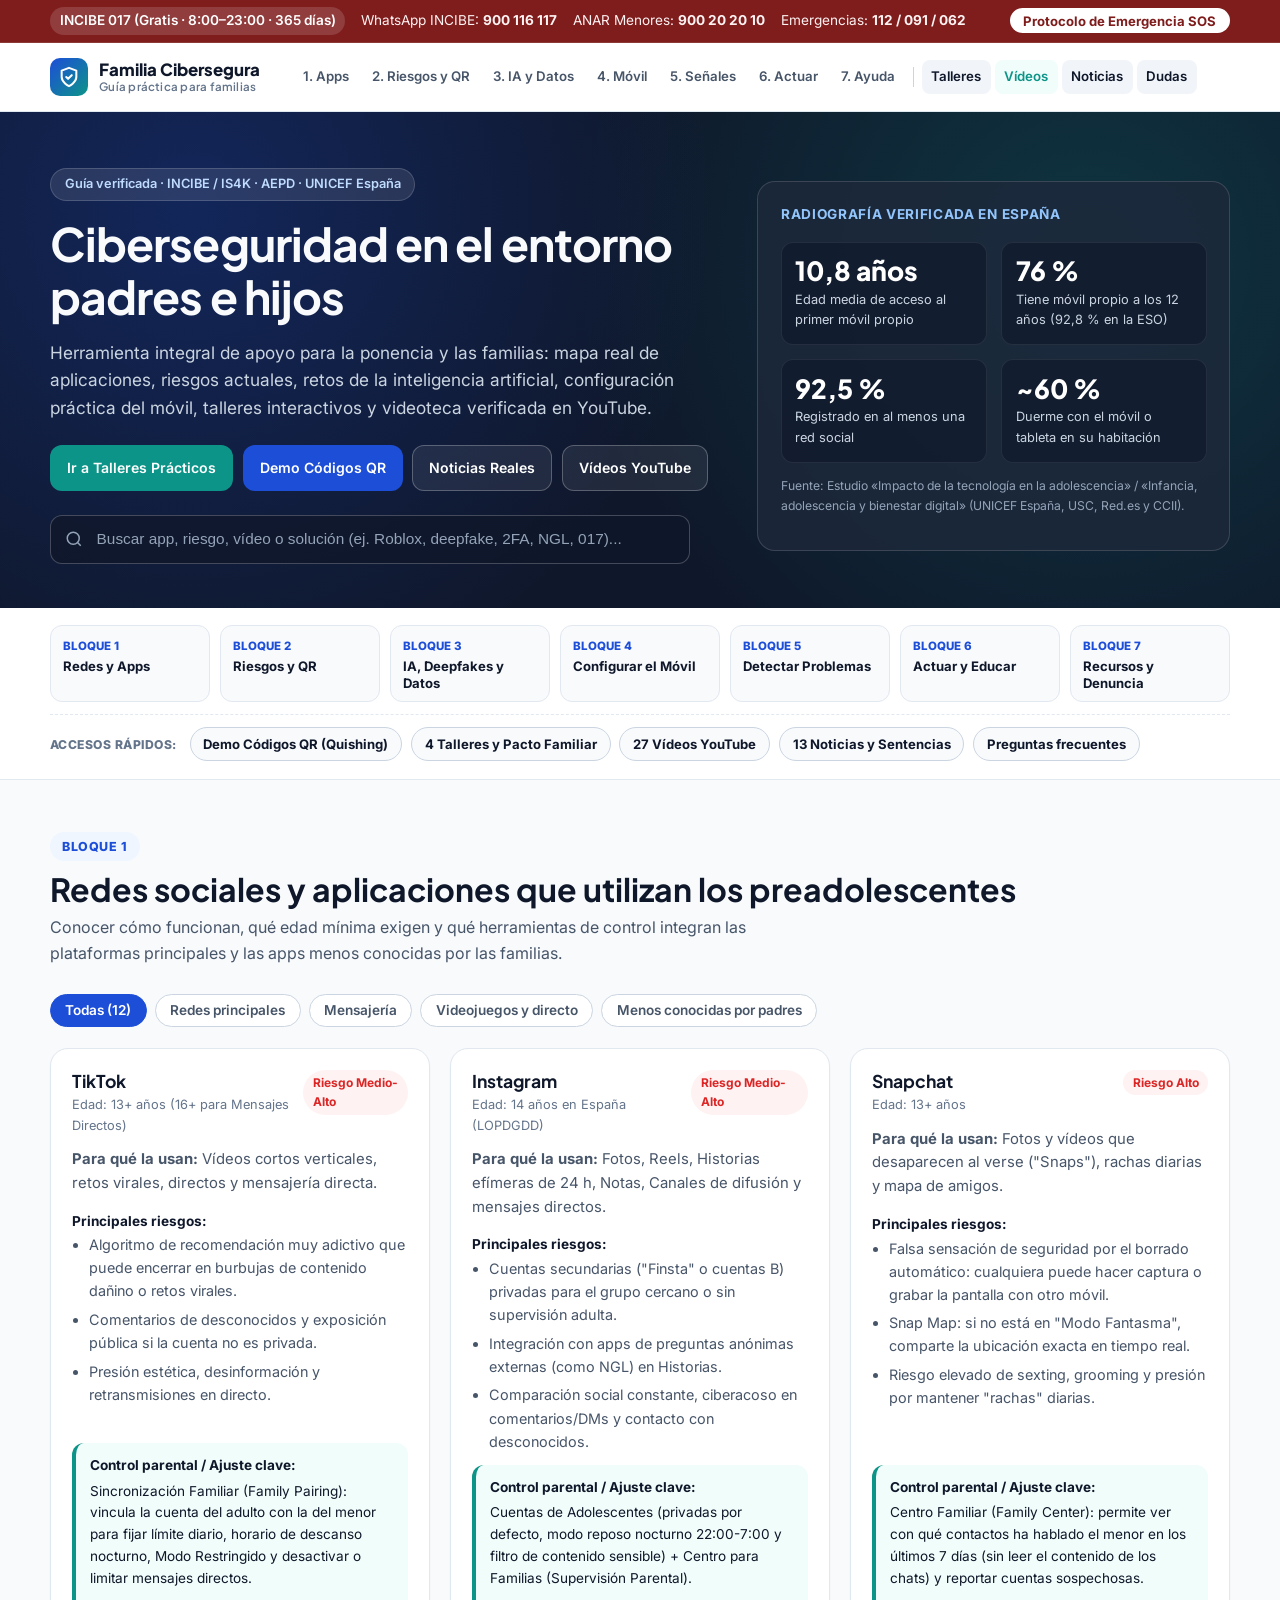
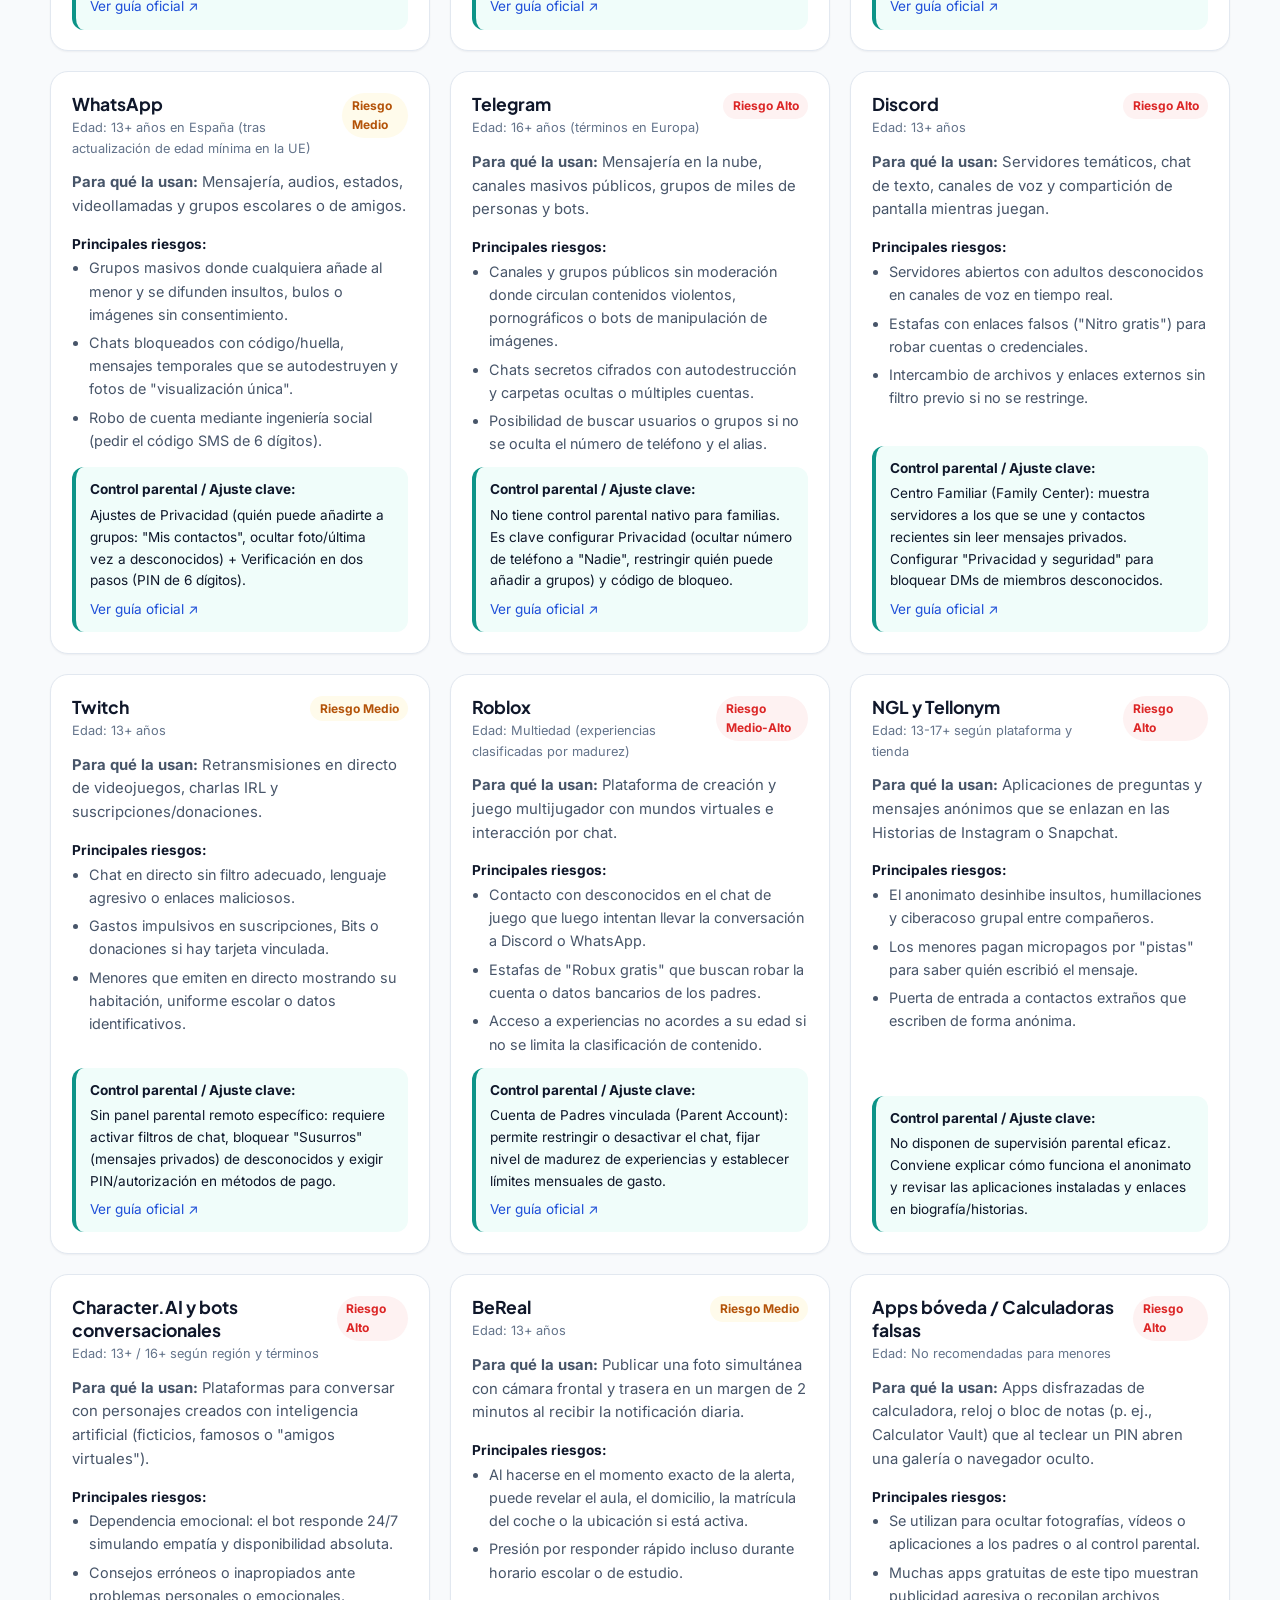
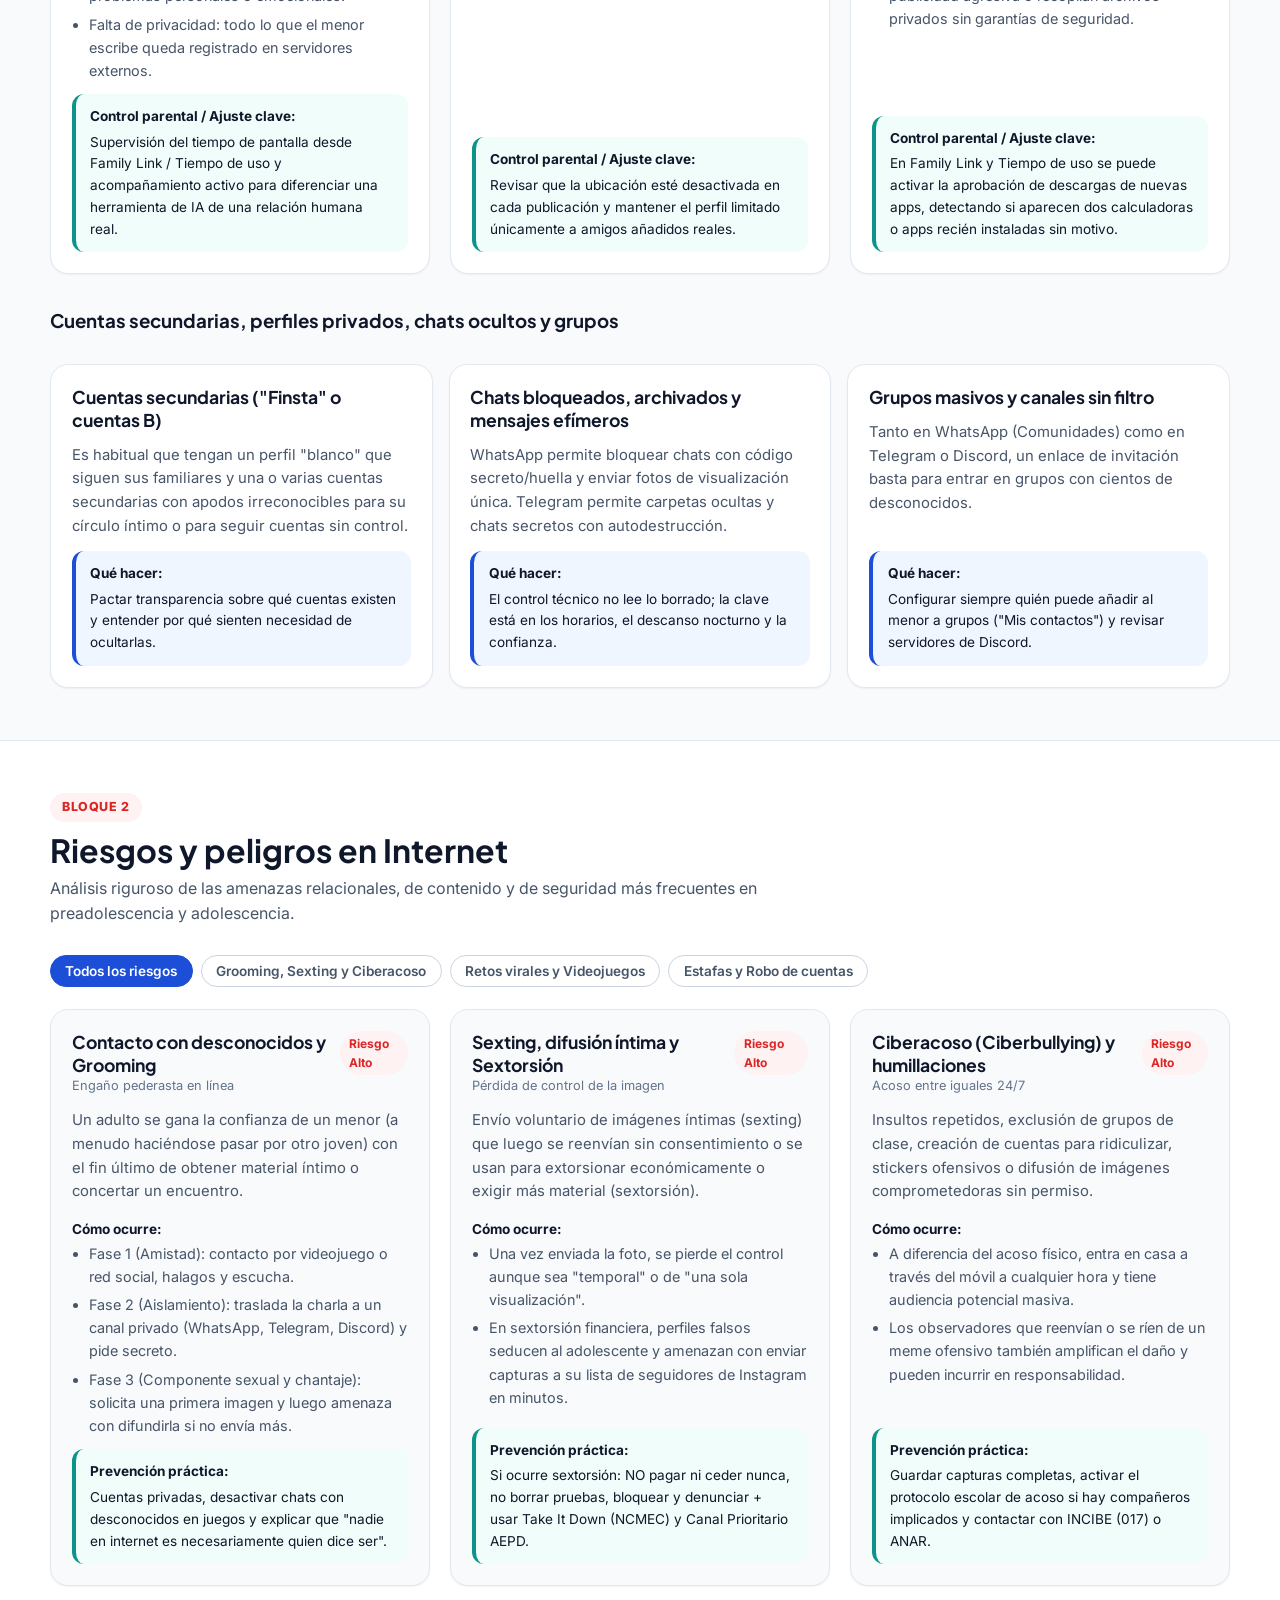
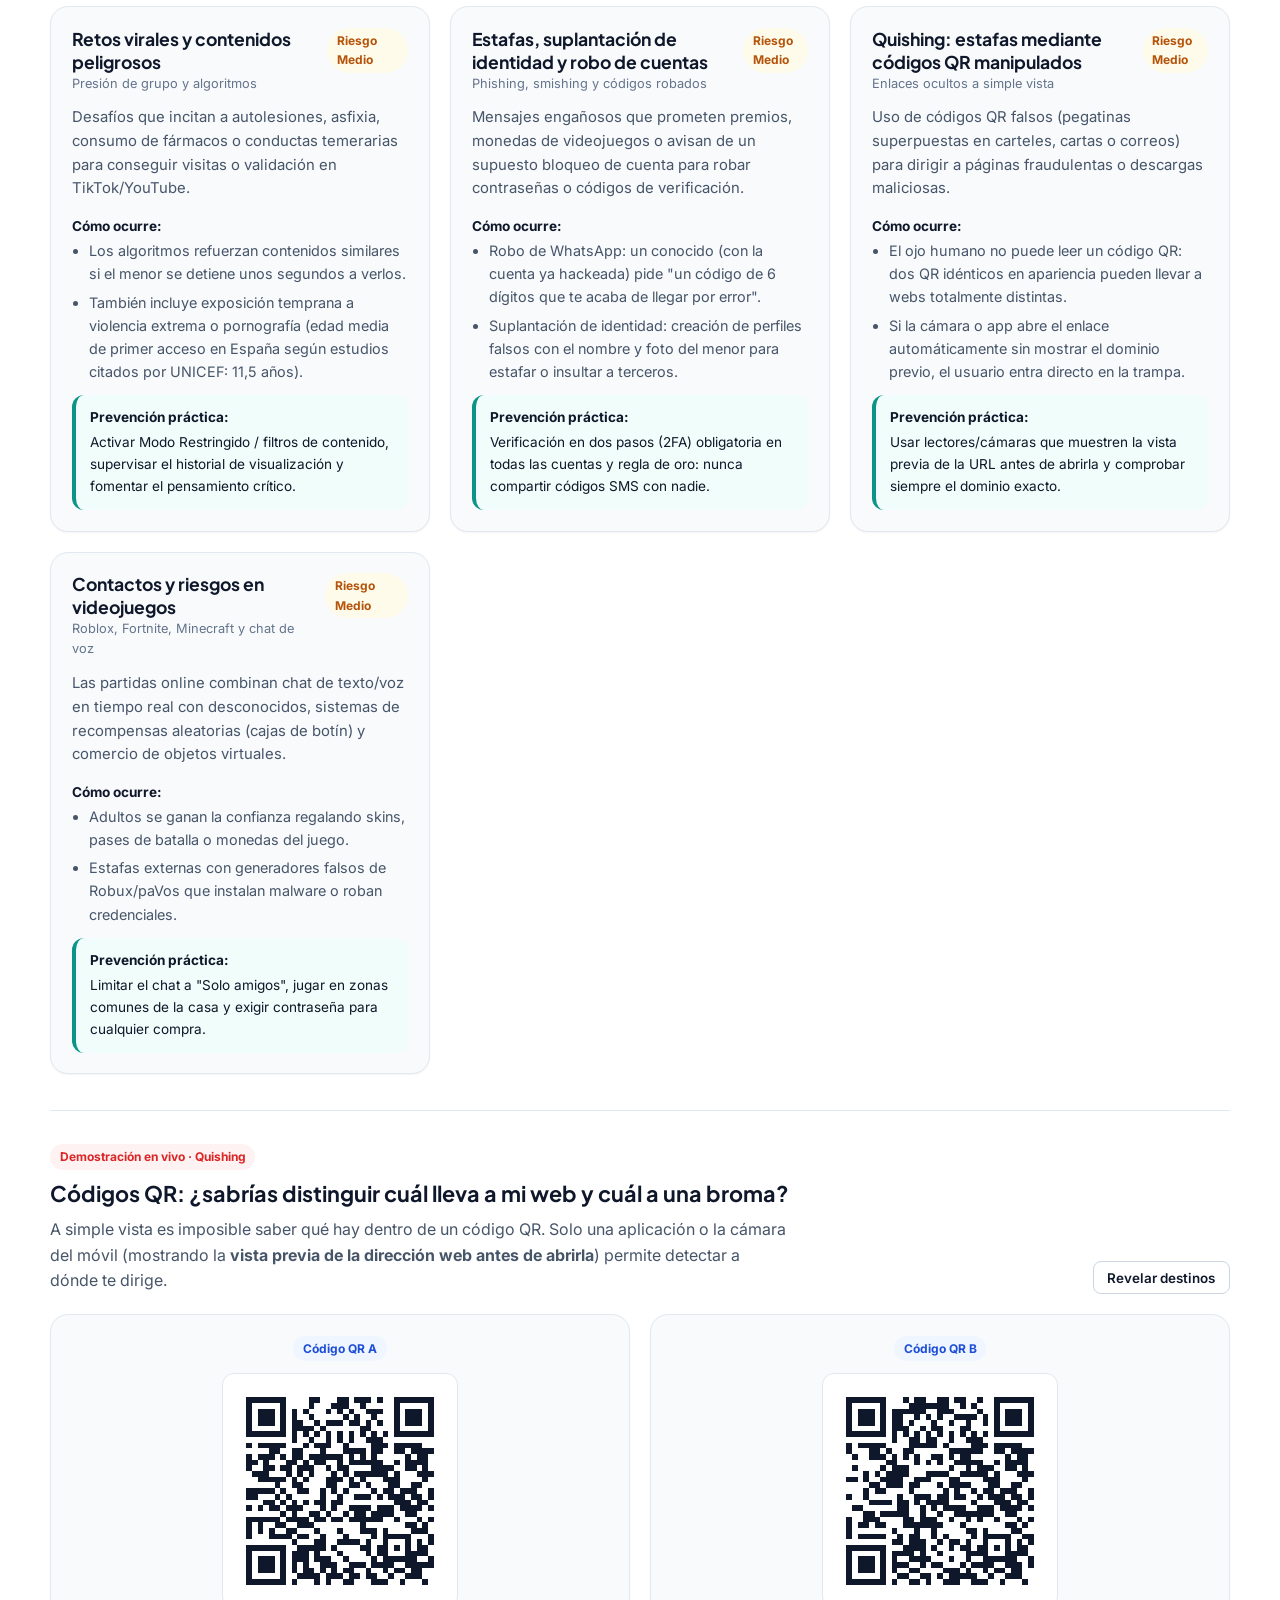
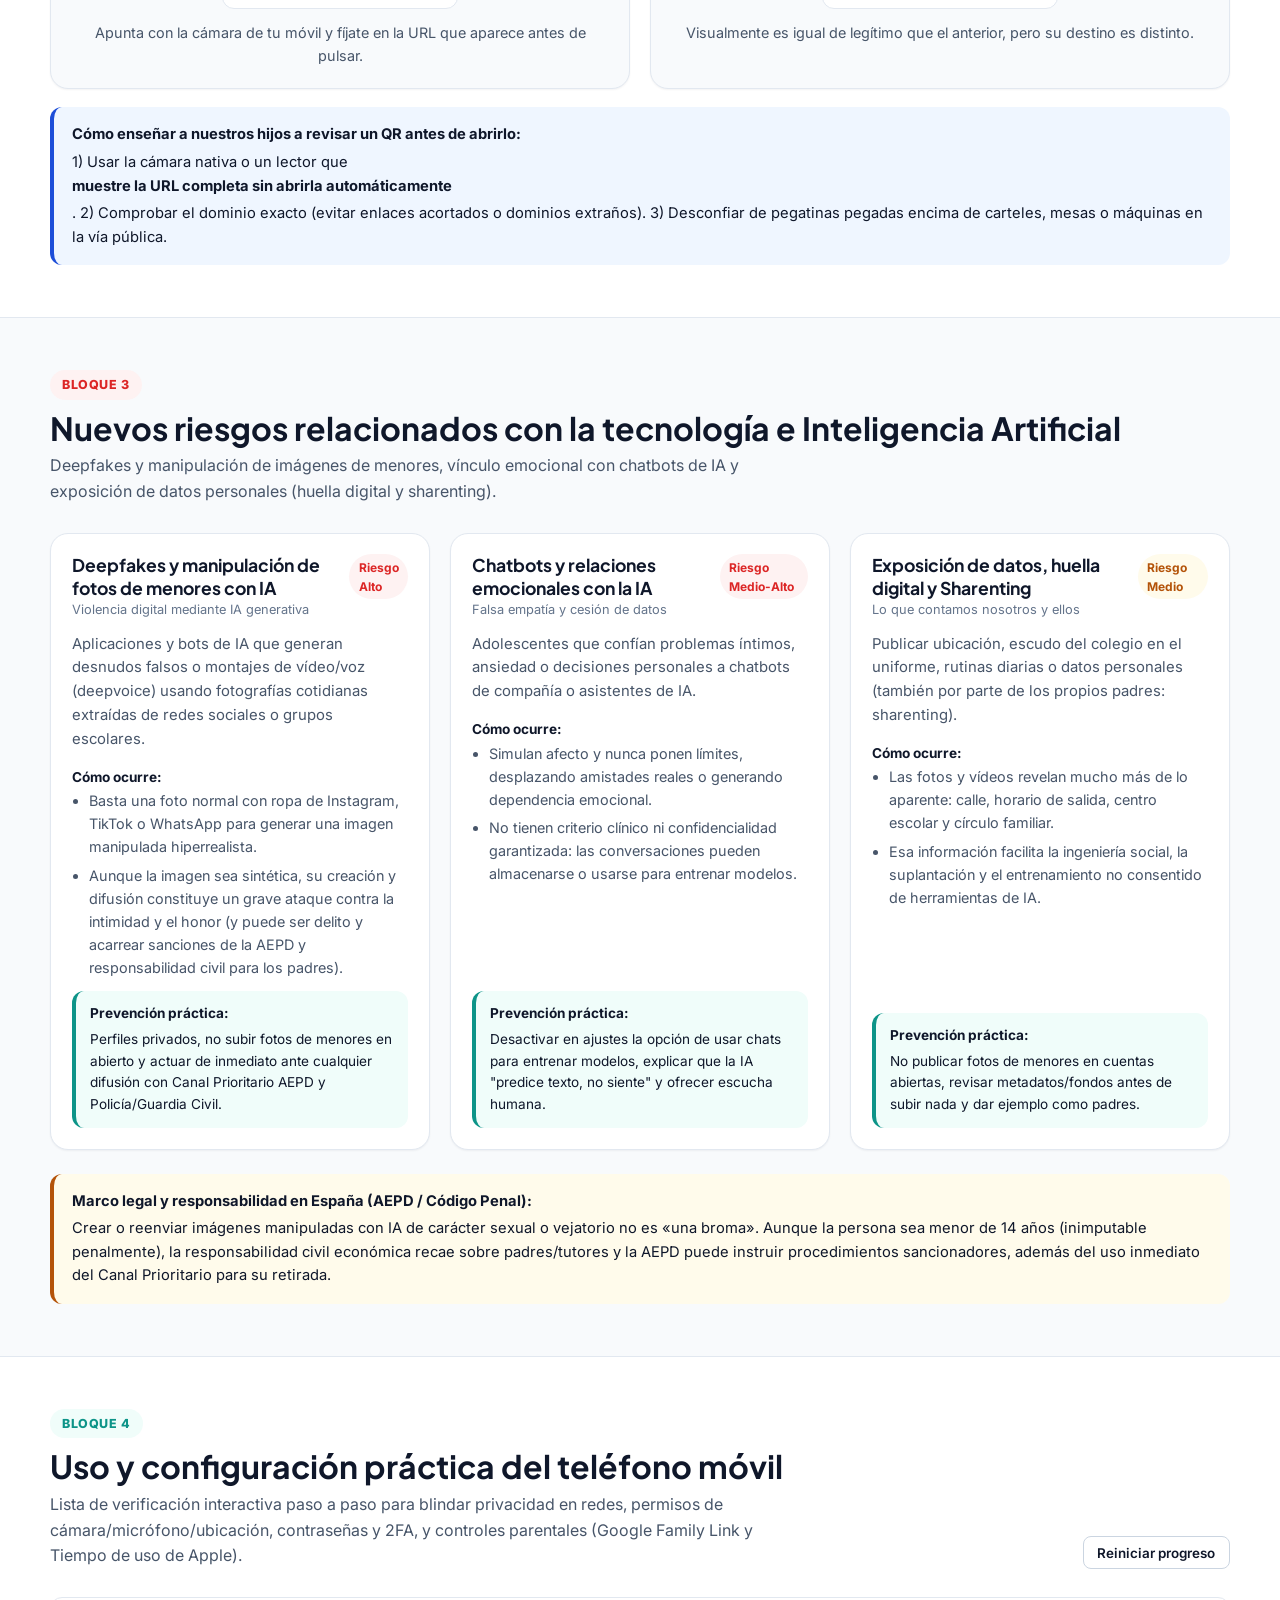
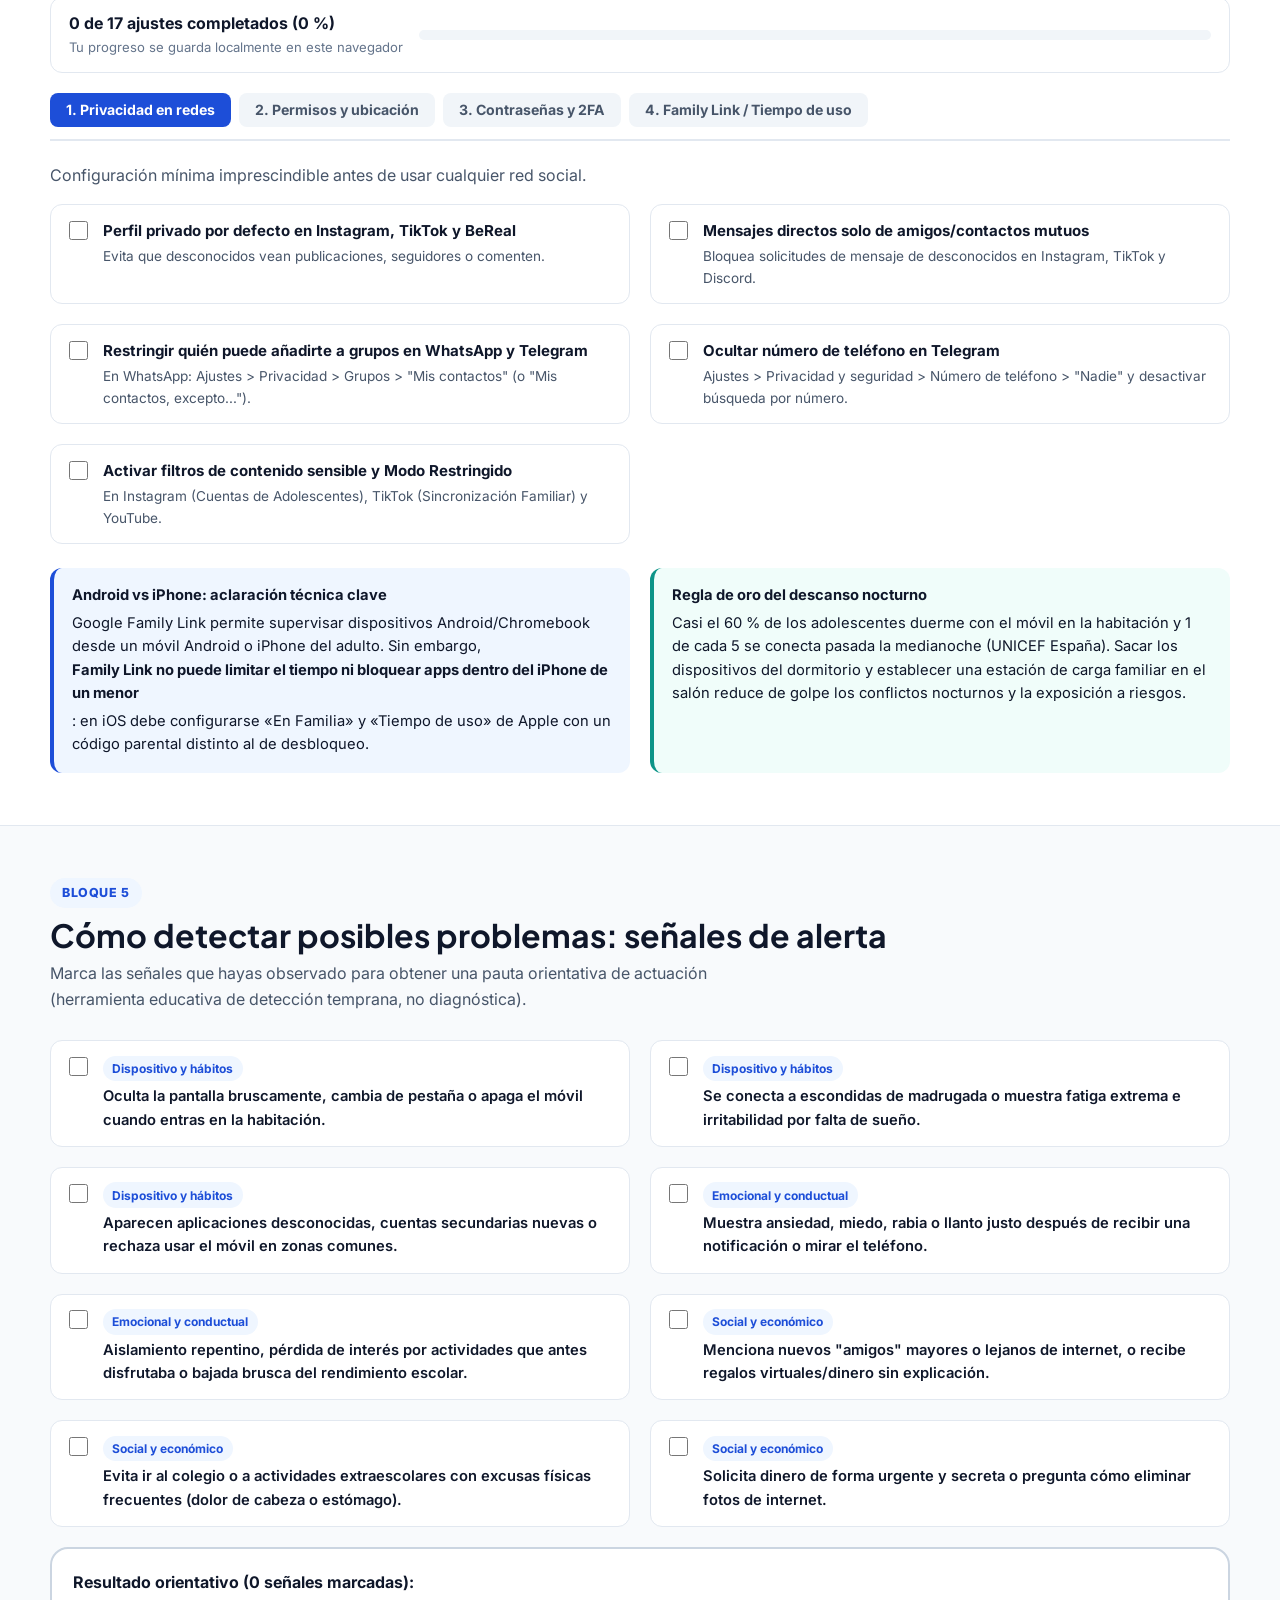
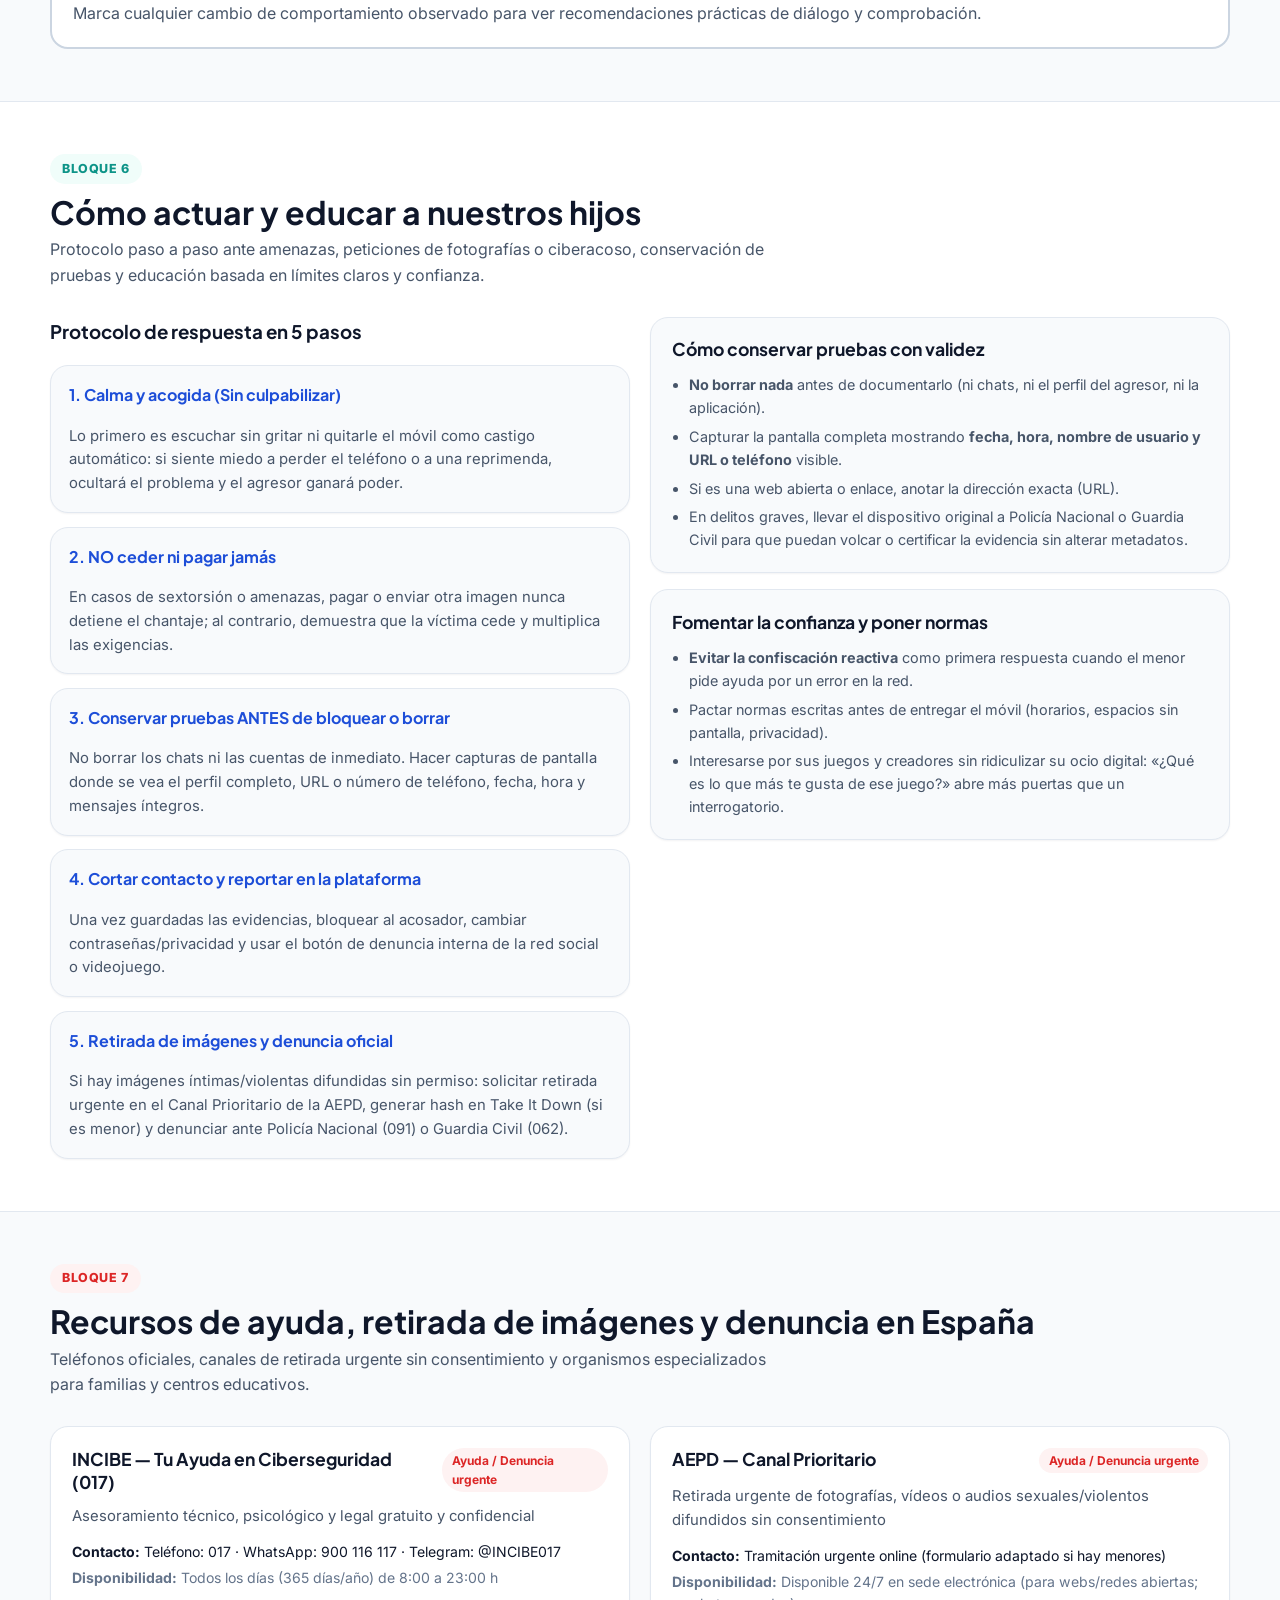
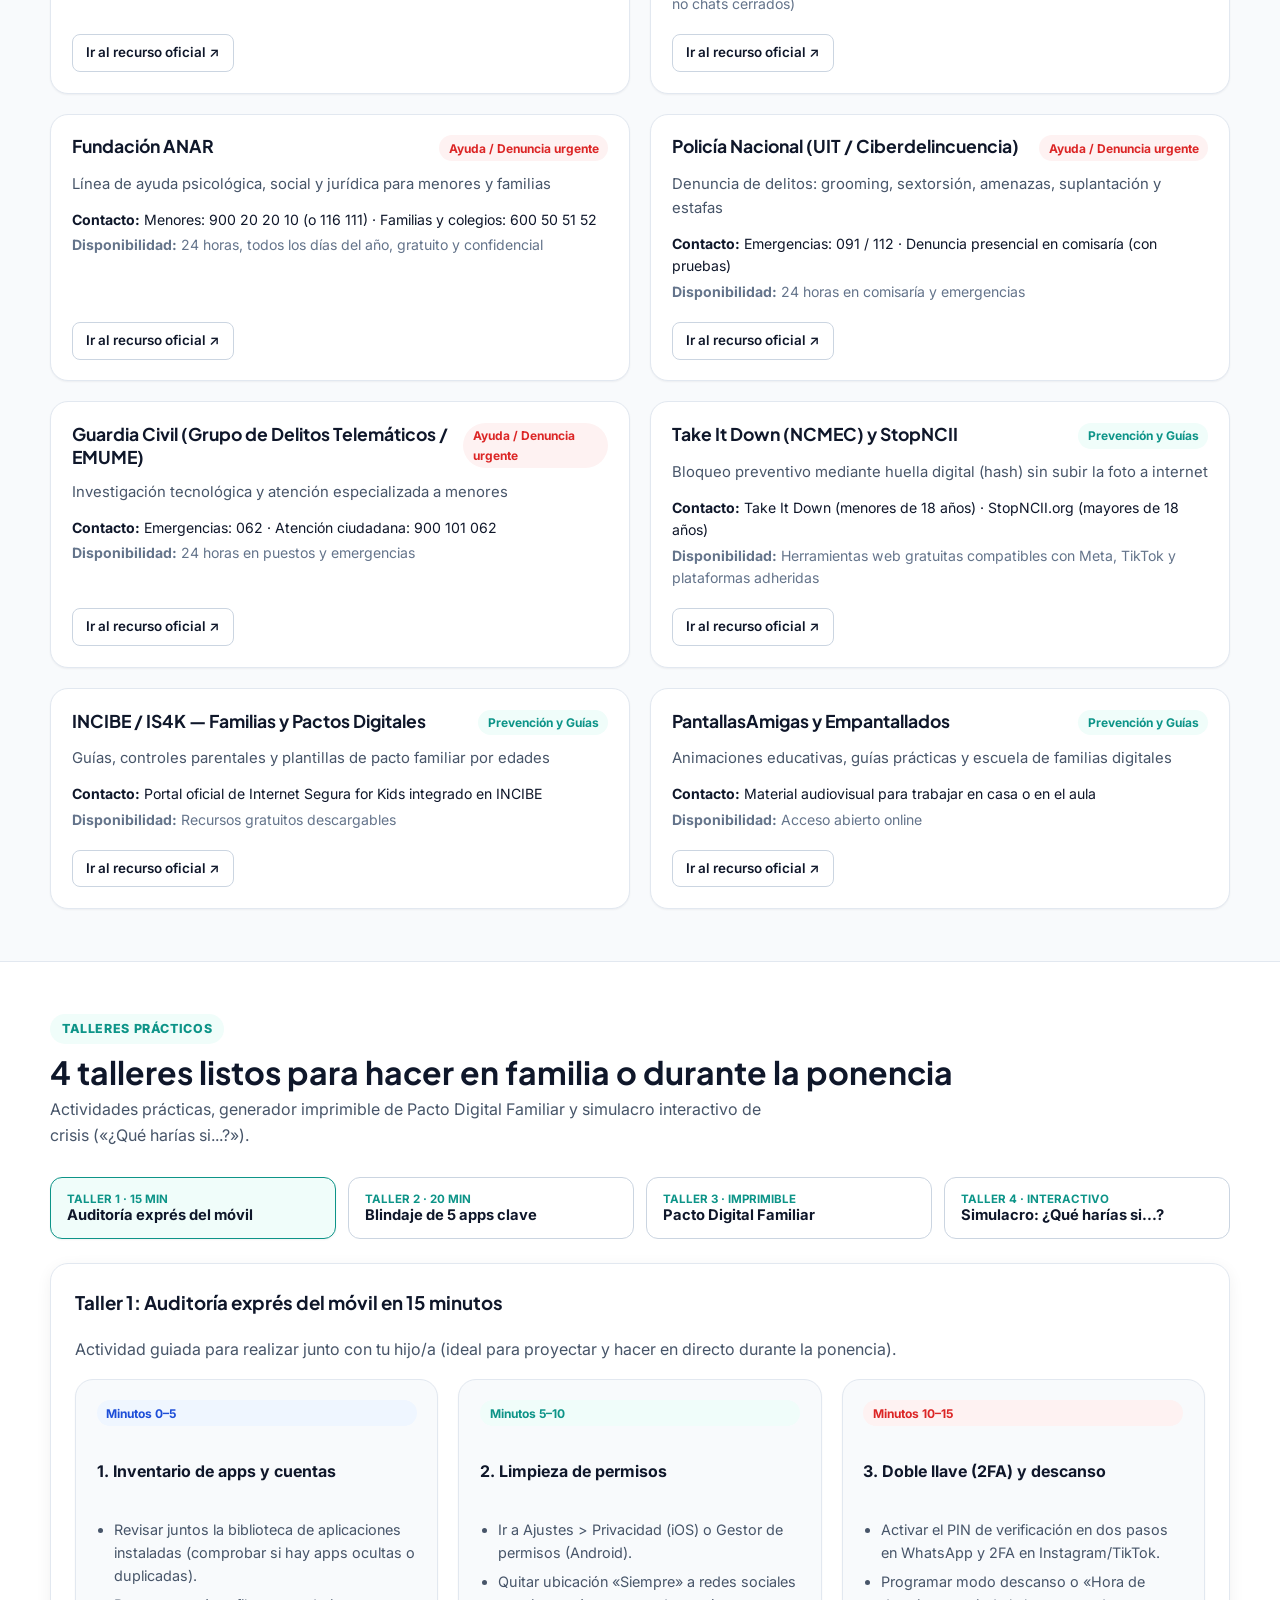
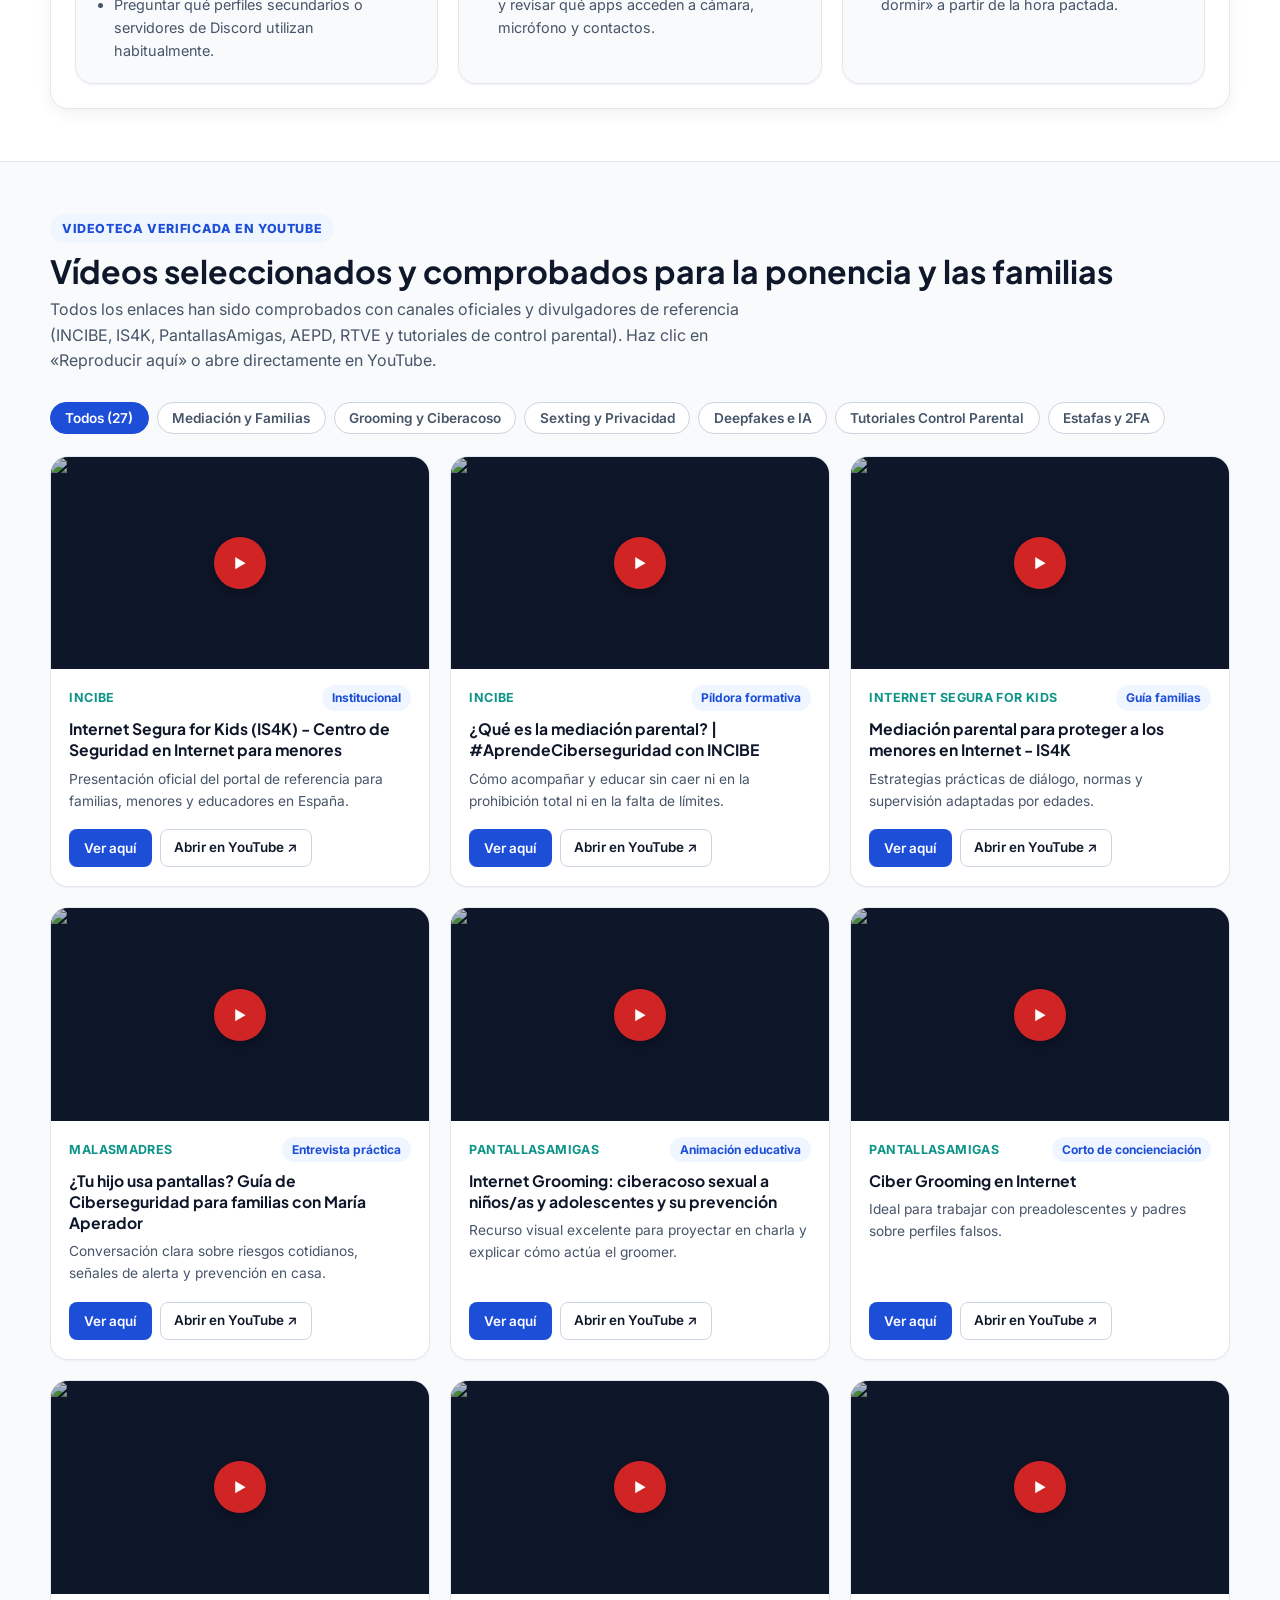
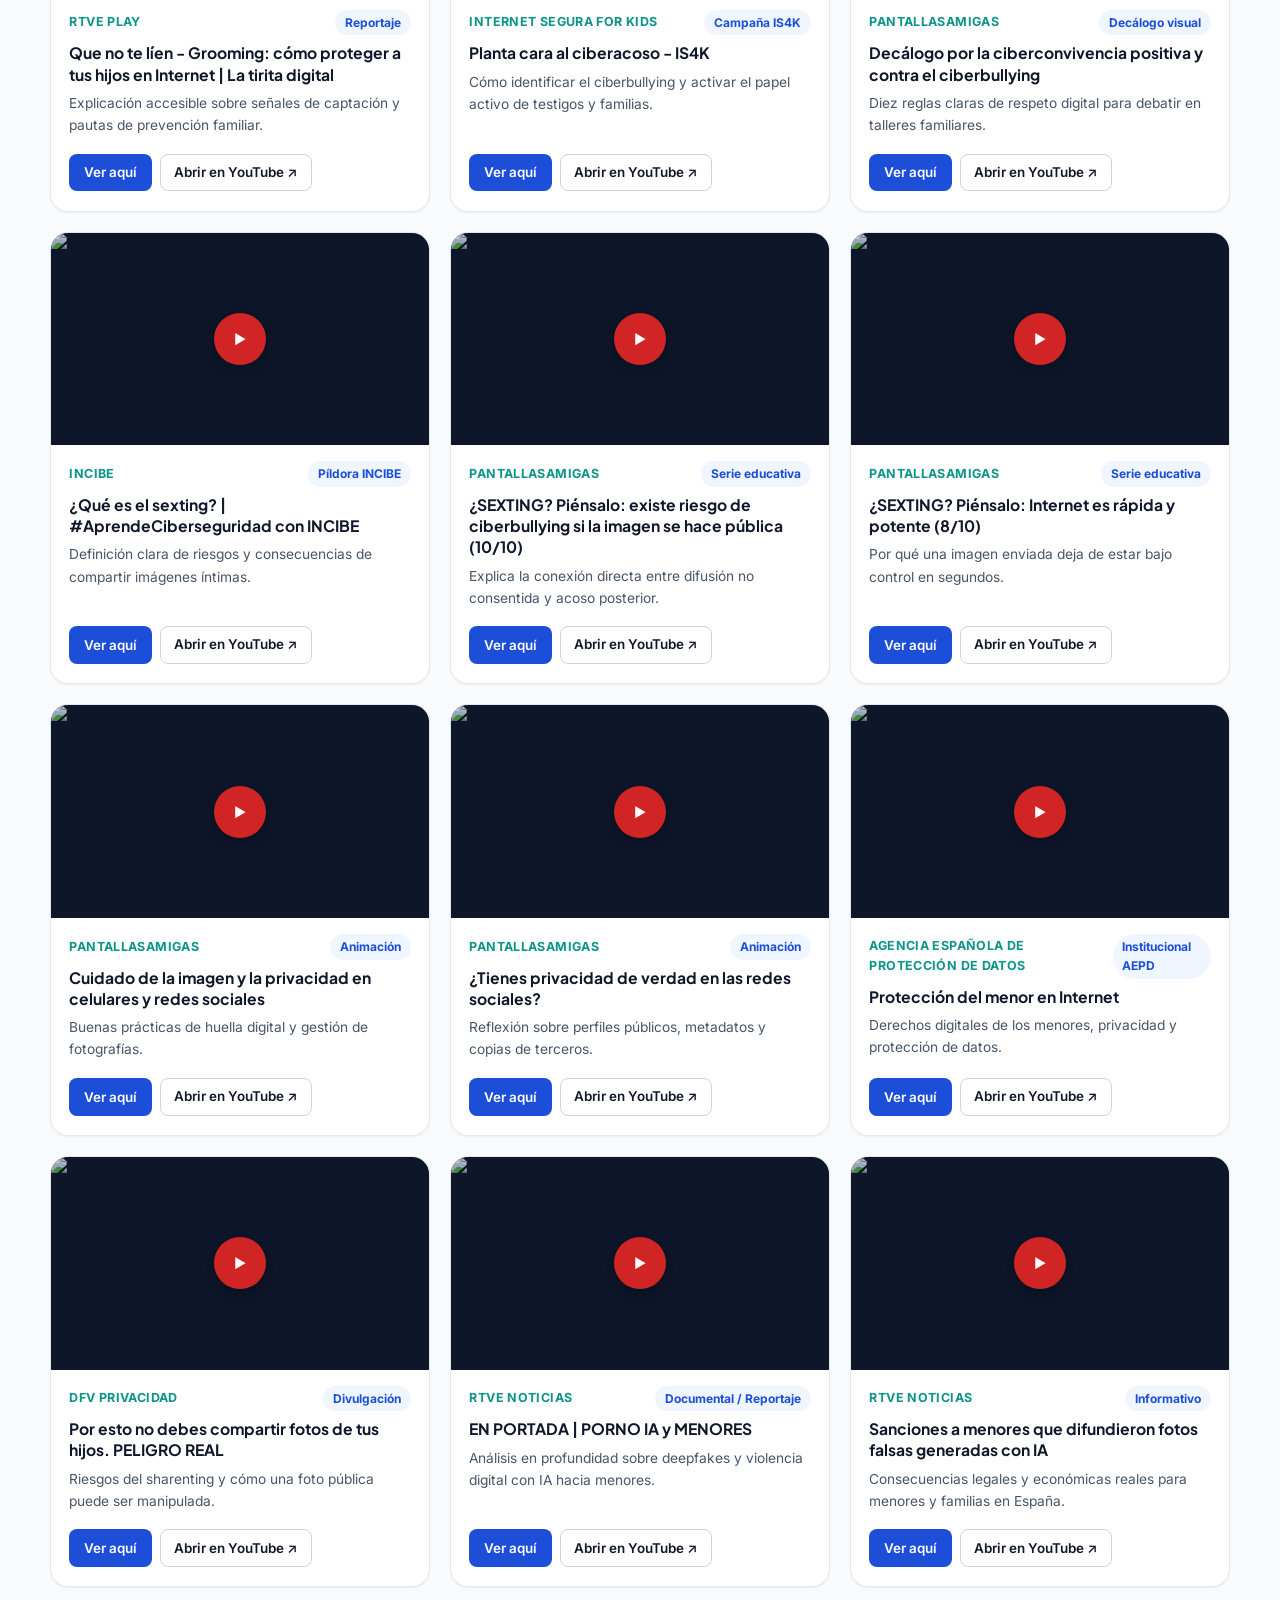
==== index.html @ 800d98d9 "Reordenar secciones 1-7 y actualizar menus de navegacion y accesos rapidos" ====
<!DOCTYPE html>
<html lang="es">
<head>
  <meta charset="UTF-8" />
  <meta name="viewport" content="width=device-width, initial-scale=1.0" />
  <title>Ciberseguridad en el Entorno Padres e Hijos | Guía, Talleres y Recursos</title>
  <meta name="description" content="Portal completo para ponencia sobre ciberseguridad en el entorno padres-hijos: redes sociales, riesgos, IA y deepfakes, control parental, señales de alerta, talleres prácticos, vídeos verificados de YouTube y recursos de ayuda (INCIBE 017, AEPD, ANAR)." />
  <link rel="preconnect" href="https://fonts.googleapis.com" />
  <link rel="preconnect" href="https://fonts.gstatic.com" crossorigin />
  <link href="https://fonts.googleapis.com/css2?family=Inter:wght@400;500;600;700&family=Plus+Jakarta+Sans:wght@700;800&display=swap" rel="stylesheet" />
  <link rel="stylesheet" href="css/styles.css" />
</head>
<body>

  <!-- Franja superior de ayuda inmediata -->
  <div class="sos-strip" role="region" aria-label="Teléfonos de ayuda inmediata">
    <div class="container sos-strip-inner">
      <div class="sos-numbers">
        <span class="sos-pill">INCIBE 017 (Gratis · 8:00–23:00 · 365 días)</span>
        <span>WhatsApp INCIBE: <strong>900 116 117</strong></span>
        <span>ANAR Menores: <strong>900 20 20 10</strong></span>
        <span>Emergencias: <strong>112 / 091 / 062</strong></span>
      </div>
      <button type="button" class="sos-btn" id="openSosBtn">Protocolo de Emergencia SOS</button>
    </div>
  </div>

  <!-- Navegación principal -->
  <header class="site-header">
    <div class="container header-inner">
      <a href="#inicio" class="brand">
        <span class="brand-icon" aria-hidden="true">
          <svg width="22" height="22" viewBox="0 0 24 24" fill="none" stroke="currentColor" stroke-width="2.2" stroke-linecap="round" stroke-linejoin="round">
            <path d="M12 22s8-4 8-10V5l-8-3-8 3v7c0 6 8 10 8 10z"></path>
            <path d="m9 12 2 2 4-4"></path>
          </svg>
        </span>
        <span>
          Familia Cibersegura
          <span class="brand-sub">Guía práctica para familias</span>
        </span>
      </a>

      <nav class="nav-links" id="navLinks" aria-label="Navegación de secciones">
        <a class="nav-link" href="#bloque-1">1. Apps</a>
        <a class="nav-link" href="#bloque-2">2. Riesgos y QR</a>
        <a class="nav-link" href="#bloque-3">3. IA y Datos</a>
        <a class="nav-link" href="#bloque-4">4. Móvil</a>
        <a class="nav-link" href="#bloque-5">5. Señales</a>
        <a class="nav-link" href="#bloque-6">6. Actuar</a>
        <a class="nav-link" href="#bloque-7">7. Ayuda</a>
        <span class="nav-sep" aria-hidden="true"></span>
        <a class="nav-link nav-link-tool" href="#talleres">Talleres</a>
        <a class="nav-link nav-link-tool" href="#videoteca">Vídeos</a>
        <a class="nav-link nav-link-tool" href="#noticias">Noticias</a>
        <a class="nav-link nav-link-tool" href="#faq">Dudas</a>
      </nav>

      <div class="header-actions">
        <button type="button" class="mobile-menu-btn" id="mobileMenuBtn" aria-label="Abrir menú">
          ☰
        </button>
      </div>
    </div>
  </header>

  <!-- Hero -->
  <section class="hero" id="inicio">
    <div class="container hero-grid">
      <div>
        <div class="hero-eyebrow">Guía verificada · INCIBE / IS4K · AEPD · UNICEF España</div>
        <h1>Ciberseguridad en el entorno padres e hijos</h1>
        <p class="hero-lead">
          Herramienta integral de apoyo para la ponencia y las familias: mapa real de aplicaciones, riesgos actuales, retos de la inteligencia artificial, configuración práctica del móvil, talleres interactivos y videoteca verificada en YouTube.
        </p>

        <div class="hero-actions">
          <a href="#talleres" class="btn btn-teal">Ir a Talleres Prácticos</a>
          <a href="#quishing" class="btn btn-primary">Demo Códigos QR</a>
          <a href="#noticias" class="btn btn-outline-light">Noticias Reales</a>
          <a href="#videoteca" class="btn btn-outline-light">Vídeos YouTube</a>
        </div>

        <div class="hero-search-wrap">
          <svg class="hero-search-icon" width="18" height="18" viewBox="0 0 24 24" fill="none" stroke="currentColor" stroke-width="2">
            <circle cx="11" cy="11" r="8"></circle>
            <path d="m21 21-4.3-4.3"></path>
          </svg>
          <input
            type="search"
            id="globalSearch"
            class="hero-search-input"
            placeholder="Buscar app, riesgo, vídeo o solución (ej. Roblox, deepfake, 2FA, NGL, 017)..."
            aria-label="Buscar en todo el portal"
          />
          <div class="search-results-box" id="searchResultsBox" aria-live="polite"></div>
        </div>
      </div>

      <aside class="stats-card" aria-label="Datos verificados de uso en España">
        <p class="stats-card-title">Radiografía verificada en España</p>
        <div class="stats-grid">
          <div class="stat-item">
            <div class="stat-value">10,8 años</div>
            <div class="stat-label">Edad media de acceso al primer móvil propio</div>
          </div>
          <div class="stat-item">
            <div class="stat-value">76 %</div>
            <div class="stat-label">Tiene móvil propio a los 12 años (92,8 % en la ESO)</div>
          </div>
          <div class="stat-item">
            <div class="stat-value">92,5 %</div>
            <div class="stat-label">Registrado en al menos una red social</div>
          </div>
          <div class="stat-item">
            <div class="stat-value">~60 %</div>
            <div class="stat-label">Duerme con el móvil o tableta en su habitación</div>
          </div>
        </div>
        <p class="stats-source">
          Fuente: Estudio «Impacto de la tecnología en la adolescencia» / «Infancia, adolescencia y bienestar digital» (UNICEF España, USC, Red.es y CCII).
        </p>
      </aside>
    </div>
  </section>

  <!-- Índice visual de los 7 bloques y recursos -->
  <div class="roadmap-bar">
    <div class="container">
      <div class="roadmap-grid">
        <a href="#bloque-1" class="roadmap-item"><span class="roadmap-num">Bloque 1</span><span class="roadmap-title">Redes y Apps</span></a>
        <a href="#bloque-2" class="roadmap-item"><span class="roadmap-num">Bloque 2</span><span class="roadmap-title">Riesgos y QR</span></a>
        <a href="#bloque-3" class="roadmap-item"><span class="roadmap-num">Bloque 3</span><span class="roadmap-title">IA, Deepfakes y Datos</span></a>
        <a href="#bloque-4" class="roadmap-item"><span class="roadmap-num">Bloque 4</span><span class="roadmap-title">Configurar el Móvil</span></a>
        <a href="#bloque-5" class="roadmap-item"><span class="roadmap-num">Bloque 5</span><span class="roadmap-title">Detectar Problemas</span></a>
        <a href="#bloque-6" class="roadmap-item"><span class="roadmap-num">Bloque 6</span><span class="roadmap-title">Actuar y Educar</span></a>
        <a href="#bloque-7" class="roadmap-item"><span class="roadmap-num">Bloque 7</span><span class="roadmap-title">Recursos y Denuncia</span></a>
      </div>
      <div class="roadmap-extras">
        <span class="roadmap-extras-label">Accesos rápidos:</span>
        <a href="#quishing" class="roadmap-chip">Demo Códigos QR (Quishing)</a>
        <a href="#talleres" class="roadmap-chip">4 Talleres y Pacto Familiar</a>
        <a href="#videoteca" class="roadmap-chip">27 Vídeos YouTube</a>
        <a href="#noticias" class="roadmap-chip">13 Noticias y Sentencias</a>
        <a href="#faq" class="roadmap-chip">Preguntas frecuentes</a>
      </div>
    </div>
  </div>

  <main>
    <!-- BLOQUE 1 -->
    <section class="section" id="bloque-1">
      <div class="container">
        <div class="section-header">
          <div>
            <span class="section-badge">Bloque 1</span>
            <h2>Redes sociales y aplicaciones que utilizan los preadolescentes</h2>
            <p class="section-desc">
              Conocer cómo funcionan, qué edad mínima exigen y qué herramientas de control integran las plataformas principales y las apps menos conocidas por las familias.
            </p>
          </div>
        </div>

        <div class="filter-bar" id="appFilters" role="group" aria-label="Filtrar aplicaciones">
          <button type="button" class="filter-btn active" data-filter="all">Todas (12)</button>
          <button type="button" class="filter-btn" data-filter="mainstream">Redes principales</button>
          <button type="button" class="filter-btn" data-filter="mensajeria">Mensajería</button>
          <button type="button" class="filter-btn" data-filter="gaming">Videojuegos y directo</button>
          <button type="button" class="filter-btn" data-filter="menos-conocidas">Menos conocidas por padres</button>
        </div>

        <div class="grid-3" id="appsGrid"></div>

        <div style="margin-top: 2rem;">
          <h3 style="font-family: var(--font-display); margin: 0 0 0.75rem;">Cuentas secundarias, perfiles privados, chats ocultos y grupos</h3>
          <div class="mechanics-grid" id="mechanicsGrid"></div>
        </div>
      </div>
    </section>

    <!-- BLOQUE 2 -->
    <section class="section" id="bloque-2">
      <div class="container">
        <div class="section-header">
          <div>
            <span class="section-badge danger">Bloque 2</span>
            <h2>Riesgos y peligros en Internet</h2>
            <p class="section-desc">
              Análisis riguroso de las amenazas relacionales, de contenido y de seguridad más frecuentes en preadolescencia y adolescencia.
            </p>
          </div>
        </div>

        <div class="filter-bar" id="riskFilters" role="group" aria-label="Filtrar riesgos">
          <button type="button" class="filter-btn active" data-filter="all">Todos los riesgos</button>
          <button type="button" class="filter-btn" data-filter="relacionales">Grooming, Sexting y Ciberacoso</button>
          <button type="button" class="filter-btn" data-filter="contenidos">Retos virales y Videojuegos</button>
          <button type="button" class="filter-btn" data-filter="tecnicos">Estafas y Robo de cuentas</button>
        </div>

        <div class="grid-3" id="risksGrid"></div>

        <!-- Demostración práctica de Quishing (Códigos QR) -->
        <div id="quishing" style="margin-top: 2.25rem; padding-top: 2rem; border-top: 1px solid var(--border);">
          <div style="display:flex;flex-wrap:wrap;align-items:flex-end;justify-content:space-between;gap:1rem;margin-bottom:1.25rem;">
            <div>
              <span class="badge badge-high" style="margin-bottom:0.45rem;">Demostración en vivo · Quishing</span>
              <h3 style="font-family:var(--font-display);font-size:1.35rem;margin:0 0 0.35rem;">
                Códigos QR: ¿sabrías distinguir cuál lleva a mi web y cuál a una broma?
              </h3>
              <p style="margin:0;color:var(--text-secondary);max-width:74ch;">
                A simple vista es imposible saber qué hay dentro de un código QR. Solo una aplicación o la cámara del móvil (mostrando la <strong>vista previa de la dirección web antes de abrirla</strong>) permite detectar a dónde te dirige.
              </p>
            </div>
            <button type="button" class="btn btn-outline btn-sm" id="revealQrBtn" aria-expanded="false">
              Revelar destinos
            </button>
          </div>

          <div class="grid-2">
            <div class="card" style="align-items:center;text-align:center;">
              <span class="badge badge-info">Código QR A</span>
              <div style="background:#ffffff;padding:0.75rem;border-radius:12px;border:1px solid var(--border);max-width:240px;">
                <img src="assets/qr-sorpresa.svg" alt="Código QR de demostración A" style="width:210px;height:210px;" />
              </div>
              <p style="font-size:0.9rem;">Apunta con la cámara de tu móvil y fíjate en la URL que aparece antes de pulsar.</p>
              <div class="qr-reveal callout warning" style="display:none;width:100%;text-align:left;font-size:0.86rem;">
                <strong>Destino real del QR A:</strong>
                Lleva a una imagen graciosa de demostración (<a href="sorpresa.html">sorpresa.html</a>). En un ataque real de <em>quishing</em>, podría ser una web falsa que imita a tu banco o red social.
              </div>
            </div>

            <div class="card" style="align-items:center;text-align:center;">
              <span class="badge badge-info">Código QR B</span>
              <div style="background:#ffffff;padding:0.75rem;border-radius:12px;border:1px solid var(--border);max-width:240px;">
                <img src="assets/qr-web.svg" alt="Código QR de demostración B" style="width:210px;height:210px;" />
              </div>
              <p style="font-size:0.9rem;">Visualmente es igual de legítimo que el anterior, pero su destino es distinto.</p>
              <div class="qr-reveal callout teal" style="display:none;width:100%;text-align:left;font-size:0.86rem;">
                <strong>Destino real del QR B:</strong>
                Lleva a esta misma guía oficial (<a href="https://pakogarcia.github.io/ciberseguridad/" target="_blank" rel="noopener noreferrer">pakogarcia.github.io/ciberseguridad/</a>).
              </div>
            </div>
          </div>

          <div class="callout" style="margin-top:1.15rem;">
            <strong>Cómo enseñar a nuestros hijos a revisar un QR antes de abrirlo:</strong>
            1) Usar la cámara nativa o un lector que <strong>muestre la URL completa sin abrirla automáticamente</strong>.
            2) Comprobar el dominio exacto (evitar enlaces acortados o dominios extraños).
            3) Desconfiar de pegatinas pegadas encima de carteles, mesas o máquinas en la vía pública.
          </div>
        </div>
      </div>
    </section>

    <!-- BLOQUE 3 -->
    <section class="section" id="bloque-3">
      <div class="container">
        <div class="section-header">
          <div>
            <span class="section-badge danger">Bloque 3</span>
            <h2>Nuevos riesgos relacionados con la tecnología e Inteligencia Artificial</h2>
            <p class="section-desc">
              Deepfakes y manipulación de imágenes de menores, vínculo emocional con chatbots de IA y exposición de datos personales (huella digital y sharenting).
            </p>
          </div>
        </div>

        <div class="grid-3" id="aiRisksGrid"></div>

        <div class="callout warning" style="margin-top: 1.5rem;">
          <strong>Marco legal y responsabilidad en España (AEPD / Código Penal):</strong>
          Crear o reenviar imágenes manipuladas con IA de carácter sexual o vejatorio no es «una broma». Aunque la persona sea menor de 14 años (inimputable penalmente), la responsabilidad civil económica recae sobre padres/tutores y la AEPD puede instruir procedimientos sancionadores, además del uso inmediato del Canal Prioritario para su retirada.
        </div>
      </div>
    </section>

    <!-- BLOQUE 4 -->
    <section class="section" id="bloque-4">
      <div class="container">
        <div class="section-header">
          <div>
            <span class="section-badge teal">Bloque 4</span>
            <h2>Uso y configuración práctica del teléfono móvil</h2>
            <p class="section-desc">
              Lista de verificación interactiva paso a paso para blindar privacidad en redes, permisos de cámara/micrófono/ubicación, contraseñas y 2FA, y controles parentales (Google Family Link y Tiempo de uso de Apple).
            </p>
          </div>
          <button type="button" class="btn btn-outline btn-sm" id="resetChecklistBtn">Reiniciar progreso</button>
        </div>

        <div class="checklist-progress" aria-live="polite">
          <div>
            <strong id="checklistSummary">0 de 17 ajustes completados</strong>
            <div style="font-size: 0.82rem; color: var(--text-muted);">Tu progreso se guarda localmente en este navegador</div>
          </div>
          <div class="progress-track" aria-hidden="true">
            <div class="progress-fill" id="checklistProgressFill"></div>
          </div>
        </div>

        <div class="tabs-nav" id="configTabsNav" role="tablist"></div>
        <div id="configTabPanel"></div>

        <div class="grid-2" style="margin-top: 1.5rem;">
          <div class="callout">
            <strong>Android vs iPhone: aclaración técnica clave</strong>
            Google Family Link permite supervisar dispositivos Android/Chromebook desde un móvil Android o iPhone del adulto. Sin embargo, <strong>Family Link no puede limitar el tiempo ni bloquear apps dentro del iPhone de un menor</strong>: en iOS debe configurarse «En Familia» y «Tiempo de uso» de Apple con un código parental distinto al de desbloqueo.
          </div>
          <div class="callout teal">
            <strong>Regla de oro del descanso nocturno</strong>
            Casi el 60 % de los adolescentes duerme con el móvil en la habitación y 1 de cada 5 se conecta pasada la medianoche (UNICEF España). Sacar los dispositivos del dormitorio y establecer una estación de carga familiar en el salón reduce de golpe los conflictos nocturnos y la exposición a riesgos.
          </div>
        </div>
      </div>
    </section>

    <!-- BLOQUE 5 -->
    <section class="section" id="bloque-5">
      <div class="container">
        <div class="section-header">
          <div>
            <span class="section-badge">Bloque 5</span>
            <h2>Cómo detectar posibles problemas: señales de alerta</h2>
            <p class="section-desc">
              Marca las señales que hayas observado para obtener una pauta orientativa de actuación (herramienta educativa de detección temprana, no diagnóstica).
            </p>
          </div>
        </div>

        <div class="grid-2" id="signalsGrid"></div>

        <div class="detector-summary" id="detectorSummary" aria-live="polite">
          <strong>Resultado orientativo (0 señales marcadas):</strong>
          <p style="margin: 0.35rem 0 0; color: var(--text-secondary);">
            Marca cualquier cambio de comportamiento observado para ver recomendaciones prácticas de diálogo y comprobación.
          </p>
        </div>
      </div>
    </section>

    <!-- BLOQUE 6 -->
    <section class="section" id="bloque-6">
      <div class="container">
        <div class="section-header">
          <div>
            <span class="section-badge teal">Bloque 6</span>
            <h2>Cómo actuar y educar a nuestros hijos</h2>
            <p class="section-desc">
              Protocolo paso a paso ante amenazas, peticiones de fotografías o ciberacoso, conservación de pruebas y educación basada en límites claros y confianza.
            </p>
          </div>
        </div>

        <div class="grid-2">
          <div>
            <h3 style="font-family: var(--font-display); margin-top: 0;">Protocolo de respuesta en 5 pasos</h3>
            <div style="display: grid; gap: 0.85rem;" id="actionProtocolList"></div>
          </div>

          <div style="display: flex; flex-direction: column; gap: 1rem;">
            <div class="card">
              <h3>Cómo conservar pruebas con validez</h3>
              <ul class="card-list">
                <li><strong>No borrar nada</strong> antes de documentarlo (ni chats, ni el perfil del agresor, ni la aplicación).</li>
                <li>Capturar la pantalla completa mostrando <strong>fecha, hora, nombre de usuario y URL o teléfono</strong> visible.</li>
                <li>Si es una web abierta o enlace, anotar la dirección exacta (URL).</li>
                <li>En delitos graves, llevar el dispositivo original a Policía Nacional o Guardia Civil para que puedan volcar o certificar la evidencia sin alterar metadatos.</li>
              </ul>
            </div>

            <div class="card">
              <h3>Fomentar la confianza y poner normas</h3>
              <ul class="card-list">
                <li><strong>Evitar la confiscación reactiva</strong> como primera respuesta cuando el menor pide ayuda por un error en la red.</li>
                <li>Pactar normas escritas antes de entregar el móvil (horarios, espacios sin pantalla, privacidad).</li>
                <li>Interesarse por sus juegos y creadores sin ridiculizar su ocio digital: «¿Qué es lo que más te gusta de ese juego?» abre más puertas que un interrogatorio.</li>
              </ul>
            </div>
          </div>
        </div>
      </div>
    </section>

    <!-- BLOQUE 7 -->
    <section class="section" id="bloque-7">
      <div class="container">
        <div class="section-header">
          <div>
            <span class="section-badge danger">Bloque 7</span>
            <h2>Recursos de ayuda, retirada de imágenes y denuncia en España</h2>
            <p class="section-desc">
              Teléfonos oficiales, canales de retirada urgente sin consentimiento y organismos especializados para familias y centros educativos.
            </p>
          </div>
        </div>

        <div class="grid-2" id="resourcesGrid"></div>
      </div>
    </section>

    <!-- TALLERES PRÁCTICOS -->
    <section class="section" id="talleres">
      <div class="container">
        <div class="section-header">
          <div>
            <span class="section-badge teal">Talleres Prácticos</span>
            <h2>4 talleres listos para hacer en familia o durante la ponencia</h2>
            <p class="section-desc">
              Actividades prácticas, generador imprimible de Pacto Digital Familiar y simulacro interactivo de crisis («¿Qué harías si...?»).
            </p>
          </div>
        </div>

        <div class="workshop-tabs" role="tablist">
          <button type="button" class="workshop-tab active" data-workshop="taller-1">
            <small>Taller 1 · 15 min</small>
            <span>Auditoría exprés del móvil</span>
          </button>
          <button type="button" class="workshop-tab" data-workshop="taller-2">
            <small>Taller 2 · 20 min</small>
            <span>Blindaje de 5 apps clave</span>
          </button>
          <button type="button" class="workshop-tab" data-workshop="taller-3">
            <small>Taller 3 · Imprimible</small>
            <span>Pacto Digital Familiar</span>
          </button>
          <button type="button" class="workshop-tab" data-workshop="taller-4">
            <small>Taller 4 · Interactivo</small>
            <span>Simulacro: ¿Qué harías si...?</span>
          </button>
        </div>

        <div class="workshop-panel" id="workshopPanel"></div>
      </div>
    </section>

    <!-- VIDEOTECA YOUTUBE -->
    <section class="section" id="videoteca">
      <div class="container">
        <div class="section-header">
          <div>
            <span class="section-badge">Videoteca Verificada en YouTube</span>
            <h2>Vídeos seleccionados y comprobados para la ponencia y las familias</h2>
            <p class="section-desc">
              Todos los enlaces han sido comprobados con canales oficiales y divulgadores de referencia (INCIBE, IS4K, PantallasAmigas, AEPD, RTVE y tutoriales de control parental). Haz clic en «Reproducir aquí» o abre directamente en YouTube.
            </p>
          </div>
        </div>

        <div class="filter-bar" id="videoFilters" role="group" aria-label="Filtrar vídeos">
          <button type="button" class="filter-btn active" data-filter="all">Todos (27)</button>
          <button type="button" class="filter-btn" data-filter="familias">Mediación y Familias</button>
          <button type="button" class="filter-btn" data-filter="grooming-acoso">Grooming y Ciberacoso</button>
          <button type="button" class="filter-btn" data-filter="sexting-privacidad">Sexting y Privacidad</button>
          <button type="button" class="filter-btn" data-filter="ia-deepfakes">Deepfakes e IA</button>
          <button type="button" class="filter-btn" data-filter="tutoriales">Tutoriales Control Parental</button>
          <button type="button" class="filter-btn" data-filter="estafas-2fa">Estafas y 2FA</button>
        </div>

        <div class="grid-3" id="videosGrid"></div>
      </div>
    </section>

    <!-- NOTICIAS Y CASOS REALES -->
    <section class="section" id="noticias">
      <div class="container">
        <div class="section-header">
          <div>
            <span class="section-badge danger">Actualidad y Casos Reales</span>
            <h2>Noticias y sentencias reales sobre menores en la red</h2>
            <p class="section-desc">
              Selección contrastada de noticias, sentencias judiciales y casos reales atendidos por INCIBE, AEPED, RTVE, Europa Press y medios españoles sobre deepfakes, grooming, sextorsión, ciberbullying, estafas y retos virales.
            </p>
          </div>
        </div>

        <div class="filter-bar" id="newsFilters" role="group" aria-label="Filtrar noticias">
          <button type="button" class="filter-btn active" data-filter="all">Todas (13)</button>
          <button type="button" class="filter-btn" data-filter="deepfakes">Deepfakes e IA</button>
          <button type="button" class="filter-btn" data-filter="grooming">Grooming y Sextorsión</button>
          <button type="button" class="filter-btn" data-filter="acoso">Ciberbullying y Acoso</button>
          <button type="button" class="filter-btn" data-filter="estafas">Estafas y Videojuegos</button>
          <button type="button" class="filter-btn" data-filter="redes-retos">Redes y Retos virales</button>
        </div>

        <div class="grid-3" id="newsGrid"></div>
      </div>
    </section>

    <!-- PREGUNTAS FRECUENTES DE LAS FAMILIAS -->
    <section class="section" id="faq">
      <div class="container">
        <div class="section-header">
          <div>
            <span class="section-badge">Dudas habituales</span>
            <h2>Preguntas frecuentes de las familias</h2>
            <p class="section-desc">
              Respuestas claras y contrastadas sobre edad de acceso al móvil, supervisión, compatibilidad entre Android e iPhone y responsabilidad legal.
            </p>
          </div>
        </div>

        <div id="speakerFaq" style="max-width: 880px;"></div>
      </div>
    </section>
  </main>

  <footer class="site-footer">
    <div class="container footer-grid">
      <div>
        <h4>Ciberseguridad Padres e Hijos</h4>
        <p>
          Recurso divulgativo y de apoyo a ponencias elaborado con información contrastada de organismos oficiales españoles e internacionales. Ante cualquier incidente real con un menor, contacta de inmediato con <strong>INCIBE (017)</strong>, <strong>Fundación ANAR (900 20 20 10 / 600 50 51 52)</strong> o las Fuerzas y Cuerpos de Seguridad (<strong>091 / 062 / 112</strong>).
        </p>
      </div>
      <div>
        <h4>Enlaces oficiales clave</h4>
        <ul style="list-style: none; padding: 0; margin: 0; display: grid; gap: 0.4rem;">
          <li><a href="https://www.incibe.es/menores/familias" target="_blank" rel="noopener noreferrer">INCIBE / IS4K Familias</a></li>
          <li><a href="https://www.incibe.es/menores/pactos-familiares-para-el-buen-uso-de-dispositivos" target="_blank" rel="noopener noreferrer">Pactos Familiares INCIBE</a></li>
          <li><a href="https://www.aepd.es/canalprioritario" target="_blank" rel="noopener noreferrer">AEPD Canal Prioritario</a></li>
          <li><a href="https://www.anar.org/" target="_blank" rel="noopener noreferrer">Fundación ANAR</a></li>
        </ul>
      </div>
      <div>
        <h4>Retirada y Denuncia</h4>
        <ul style="list-style: none; padding: 0; margin: 0; display: grid; gap: 0.4rem;">
          <li><a href="https://www.missingkids.org/gethelpnow/cybertipline" target="_blank" rel="noopener noreferrer">NCMEC / CyberTipline</a></li>
          <li><a href="https://stopncii.org/?lang=es" target="_blank" rel="noopener noreferrer">StopNCII (18+)</a></li>
          <li><a href="https://www.policia.es/_es/denuncias.php" target="_blank" rel="noopener noreferrer">Policía Nacional Denuncias</a></li>
          <li><a href="https://web.guardiacivil.es/es/tramites/denuncias/denuncia-electronica/" target="_blank" rel="noopener noreferrer">Guardia Civil Denuncia Electrónica</a></li>
        </ul>
      </div>
    </div>
  </footer>

  <!-- Modal Reproductor de Vídeo y Emergencia SOS -->
  <div class="modal-backdrop" id="appModal" role="dialog" aria-modal="true" aria-labelledby="modalTitle">
    <div class="modal-dialog">
      <div class="modal-header">
        <h3 id="modalTitle" style="margin: 0; font-family: var(--font-display); font-size: 1.08rem;">Detalle</h3>
        <button type="button" class="modal-close" id="closeModalBtn">Cerrar ✕</button>
      </div>
      <div class="modal-body" id="modalBody"></div>
    </div>
  </div>

  <script src="js/data.js"></script>
  <script src="js/app.js"></script>
</body>
</html>
---- css/styles.css ----
/* ==========================================================================
   Ciberseguridad Padres e Hijos — Estilos principales
   Diseño limpio, accesible, preparado para ponencia (proyector) e impresión
   ========================================================================== */

:root {
  --bg-page: #f8fafc;
  --bg-surface: #ffffff;
  --bg-muted: #f1f5f9;
  --bg-dark: #0f172a;
  --bg-dark-elevated: #1e293b;

  --text-main: #0f172a;
  --text-secondary: #475569;
  --text-muted: #64748b;
  --text-on-dark: #f8fafc;

  --primary: #1d4ed8;
  --primary-hover: #1e40af;
  --primary-soft: #eff6ff;

  --teal: #0d9488;
  --teal-soft: #f0fdfa;

  --danger: #dc2626;
  --danger-soft: #fef2f2;
  --warning: #b45309;
  --warning-soft: #fffbeb;
  --success: #15803d;
  --success-soft: #f0fdf4;

  --border: #e2e8f0;
  --border-strong: #cbd5e1;

  --radius-sm: 8px;
  --radius-md: 12px;
  --radius-lg: 18px;
  --radius-xl: 24px;

  --shadow-sm: 0 1px 2px rgba(15, 23, 42, 0.05);
  --shadow-md: 0 4px 16px rgba(15, 23, 42, 0.06);
  --shadow-lg: 0 12px 32px rgba(15, 23, 42, 0.1);

  --font-sans: 'Inter', system-ui, -apple-system, 'Segoe UI', Roboto, sans-serif;
  --font-display: 'Plus Jakarta Sans', 'Inter', system-ui, sans-serif;
}

*,
*::before,
*::after {
  box-sizing: border-box;
}

html {
  scroll-behavior: smooth;
  font-size: 16px;
}

body {
  margin: 0;
  font-family: var(--font-sans);
  color: var(--text-main);
  background: var(--bg-page);
  line-height: 1.6;
  -webkit-font-smoothing: antialiased;
}

img,
svg {
  display: block;
  max-width: 100%;
}

a {
  color: var(--primary);
  text-decoration: none;
}

a:hover {
  text-decoration: underline;
}

button {
  font-family: inherit;
  cursor: pointer;
}

/* Contenedor */
.container {
  width: 100%;
  max-width: 1220px;
  margin: 0 auto;
  padding: 0 1.25rem;
}

/* Barra superior de emergencia */
.sos-strip {
  background: #7f1d1d;
  color: #fef2f2;
  font-size: 0.85rem;
  padding: 0.45rem 0;
  border-bottom: 1px solid rgba(255, 255, 255, 0.12);
}

.sos-strip-inner {
  display: flex;
  flex-wrap: wrap;
  align-items: center;
  justify-content: space-between;
  gap: 0.75rem;
}

.sos-numbers {
  display: flex;
  flex-wrap: wrap;
  align-items: center;
  gap: 1rem;
}

.sos-pill {
  display: inline-flex;
  align-items: center;
  gap: 0.35rem;
  background: rgba(255, 255, 255, 0.14);
  padding: 0.18rem 0.6rem;
  border-radius: 999px;
  font-weight: 600;
  color: #ffffff;
}

.sos-btn {
  background: #ffffff;
  color: #7f1d1d;
  border: none;
  padding: 0.28rem 0.85rem;
  border-radius: 999px;
  font-weight: 700;
  font-size: 0.82rem;
  transition: transform 0.15s ease, background 0.15s ease;
}

.sos-btn:hover {
  background: #fee2e2;
  transform: translateY(-1px);
}

/* Header & Navegación */
.site-header {
  position: sticky;
  top: 0;
  z-index: 90;
  background: rgba(255, 255, 255, 0.94);
  backdrop-filter: blur(12px);
  border-bottom: 1px solid var(--border);
}

.header-inner {
  display: flex;
  align-items: center;
  justify-content: space-between;
  gap: 1rem;
  min-height: 68px;
}

.brand {
  display: flex;
  align-items: center;
  gap: 0.7rem;
  color: var(--text-main);
  font-family: var(--font-display);
  font-weight: 800;
  font-size: 1.05rem;
  line-height: 1.2;
}

.brand:hover {
  text-decoration: none;
}

.brand-icon {
  width: 38px;
  height: 38px;
  border-radius: 10px;
  background: linear-gradient(135deg, var(--primary), var(--teal));
  color: #ffffff;
  display: grid;
  place-items: center;
  flex-shrink: 0;
}

.brand-sub {
  display: block;
  font-size: 0.72rem;
  font-weight: 600;
  color: var(--text-muted);
  letter-spacing: 0.02em;
}

.nav-links {
  display: flex;
  align-items: center;
  gap: 0.2rem;
  flex-wrap: nowrap;
}

.nav-sep {
  width: 1px;
  height: 20px;
  background: var(--border-strong);
  margin: 0 0.3rem;
  flex-shrink: 0;
}

.nav-link {
  padding: 0.42rem 0.62rem;
  border-radius: var(--radius-sm);
  color: var(--text-secondary);
  font-size: 0.83rem;
  font-weight: 600;
  white-space: nowrap;
  transition: background 0.15s ease, color 0.15s ease;
}

.nav-link:hover,
.nav-link.active {
  background: var(--primary-soft);
  color: var(--primary);
  text-decoration: none;
}

.nav-link-tool {
  background: var(--bg-muted);
  color: var(--text-main);
}

.nav-link-tool:hover,
.nav-link-tool.active {
  background: var(--teal-soft);
  color: var(--teal);
}

.header-actions {
  display: flex;
  align-items: center;
  gap: 0.5rem;
  flex-shrink: 0;
}

.mobile-menu-btn {
  display: none;
  border: 1px solid var(--border);
  background: var(--bg-surface);
  border-radius: var(--radius-sm);
  padding: 0.45rem 0.65rem;
}

/* Hero */
.hero {
  background: radial-gradient(circle at 15% 20%, rgba(29, 78, 216, 0.28), transparent 45%),
    radial-gradient(circle at 85% 30%, rgba(13, 148, 136, 0.24), transparent 45%),
    var(--bg-dark);
  color: var(--text-on-dark);
  padding: 3.5rem 0 2.75rem;
}

.hero-grid {
  display: grid;
  grid-template-columns: 1.35fr 0.95fr;
  gap: 2.25rem;
  align-items: center;
}

.hero-eyebrow {
  display: inline-flex;
  align-items: center;
  gap: 0.5rem;
  background: rgba(255, 255, 255, 0.1);
  border: 1px solid rgba(255, 255, 255, 0.16);
  padding: 0.32rem 0.85rem;
  border-radius: 999px;
  font-size: 0.8rem;
  font-weight: 600;
  color: #bfdbfe;
  margin-bottom: 1rem;
}

.hero h1 {
  font-family: var(--font-display);
  font-size: clamp(1.9rem, 3.6vw, 2.9rem);
  line-height: 1.15;
  margin: 0 0 1rem;
  letter-spacing: -0.02em;
}

.hero-lead {
  font-size: 1.08rem;
  color: #cbd5e1;
  margin: 0 0 1.5rem;
  max-width: 62ch;
}

.hero-actions {
  display: flex;
  flex-wrap: wrap;
  gap: 0.6rem;
  margin-bottom: 1.5rem;
}

.hero-actions .btn {
  padding: 0.65rem 1rem;
  font-size: 0.88rem;
}

.btn {
  display: inline-flex;
  align-items: center;
  justify-content: center;
  gap: 0.45rem;
  padding: 0.72rem 1.25rem;
  border-radius: var(--radius-md);
  font-weight: 600;
  font-size: 0.94rem;
  border: 1px solid transparent;
  transition: all 0.15s ease;
}

.btn:hover {
  text-decoration: none;
}

.btn-primary {
  background: var(--primary);
  color: #ffffff;
}

.btn-primary:hover {
  background: var(--primary-hover);
}

.btn-teal {
  background: var(--teal);
  color: #ffffff;
}

.btn-teal:hover {
  background: #0f766e;
}

.btn-outline-light {
  background: rgba(255, 255, 255, 0.08);
  border-color: rgba(255, 255, 255, 0.25);
  color: #ffffff;
}

.btn-outline-light:hover {
  background: rgba(255, 255, 255, 0.16);
}

.btn-outline {
  background: var(--bg-surface);
  border-color: var(--border-strong);
  color: var(--text-main);
}

.btn-outline:hover {
  background: var(--bg-muted);
}

.btn-sm {
  padding: 0.45rem 0.85rem;
  font-size: 0.84rem;
  border-radius: var(--radius-sm);
}

/* Buscador global */
.hero-search-wrap {
  position: relative;
  max-width: 640px;
}

.hero-search-input {
  width: 100%;
  padding: 0.9rem 1rem 0.9rem 2.85rem;
  border-radius: var(--radius-md);
  border: 1px solid rgba(255, 255, 255, 0.22);
  background: rgba(15, 23, 42, 0.75);
  color: #ffffff;
  font-size: 0.96rem;
}

.hero-search-input::placeholder {
  color: #94a3b8;
}

.hero-search-icon {
  position: absolute;
  left: 0.95rem;
  top: 50%;
  transform: translateY(-50%);
  color: #94a3b8;
  pointer-events: none;
}

.search-results-box {
  margin-top: 0.65rem;
  background: var(--bg-surface);
  color: var(--text-main);
  border-radius: var(--radius-md);
  box-shadow: var(--shadow-lg);
  border: 1px solid var(--border);
  max-height: 320px;
  overflow-y: auto;
  display: none;
}

.search-results-box.open {
  display: block;
}

.search-result-item {
  display: flex;
  align-items: flex-start;
  justify-content: space-between;
  gap: 0.75rem;
  padding: 0.75rem 1rem;
  border-bottom: 1px solid var(--border);
  cursor: pointer;
}

.search-result-item:hover {
  background: var(--primary-soft);
}

.search-result-item:last-child {
  border-bottom: none;
}

/* Panel estadístico verificado (UNICEF España / USC / Red.es) */
.stats-card {
  background: rgba(30, 41, 59, 0.82);
  border: 1px solid rgba(255, 255, 255, 0.14);
  border-radius: var(--radius-lg);
  padding: 1.4rem;
}

.stats-card-title {
  font-size: 0.85rem;
  font-weight: 700;
  text-transform: uppercase;
  letter-spacing: 0.05em;
  color: #93c5fd;
  margin: 0 0 1rem;
}

.stats-grid {
  display: grid;
  grid-template-columns: repeat(2, 1fr);
  gap: 0.9rem;
}

.stat-item {
  background: rgba(15, 23, 42, 0.65);
  border: 1px solid rgba(255, 255, 255, 0.08);
  border-radius: var(--radius-md);
  padding: 0.85rem;
}

.stat-value {
  font-family: var(--font-display);
  font-size: 1.65rem;
  font-weight: 800;
  color: #ffffff;
  line-height: 1.1;
}

.stat-label {
  font-size: 0.8rem;
  color: #cbd5e1;
  margin-top: 0.25rem;
}

.stats-source {
  margin-top: 0.85rem;
  font-size: 0.76rem;
  color: #94a3b8;
}

/* Índice rápido de los 7 bloques */
.roadmap-bar {
  background: var(--bg-surface);
  border-bottom: 1px solid var(--border);
  padding: 1.1rem 0;
}

.roadmap-grid {
  display: grid;
  grid-template-columns: repeat(7, minmax(130px, 1fr));
  gap: 0.6rem;
  overflow-x: auto;
}

.roadmap-item {
  display: flex;
  flex-direction: column;
  gap: 0.2rem;
  padding: 0.65rem 0.75rem;
  border-radius: var(--radius-md);
  border: 1px solid var(--border);
  background: var(--bg-page);
  color: var(--text-main);
  transition: all 0.15s ease;
}

.roadmap-item:hover {
  border-color: var(--primary);
  background: var(--primary-soft);
  text-decoration: none;
  transform: translateY(-2px);
}

.roadmap-extras {
  display: flex;
  flex-wrap: wrap;
  align-items: center;
  gap: 0.55rem;
  margin-top: 0.75rem;
  padding-top: 0.75rem;
  border-top: 1px dashed var(--border);
}

.roadmap-extras-label {
  font-size: 0.76rem;
  font-weight: 800;
  text-transform: uppercase;
  letter-spacing: 0.04em;
  color: var(--text-muted);
  margin-right: 0.25rem;
}

.roadmap-chip {
  display: inline-flex;
  align-items: center;
  gap: 0.35rem;
  padding: 0.34rem 0.8rem;
  border-radius: 999px;
  border: 1px solid var(--border-strong);
  background: var(--bg-page);
  color: var(--text-main);
  font-size: 0.82rem;
  font-weight: 700;
  transition: all 0.15s ease;
}

.roadmap-chip:hover {
  border-color: var(--teal);
  background: var(--teal-soft);
  color: var(--teal);
  text-decoration: none;
}

.roadmap-num {
  font-size: 0.72rem;
  font-weight: 800;
  color: var(--primary);
  text-transform: uppercase;
}

.roadmap-title {
  font-size: 0.82rem;
  font-weight: 700;
  line-height: 1.25;
}

/* Secciones principales */
.section {
  padding: 3.25rem 0;
  border-bottom: 1px solid var(--border);
}

.section:nth-of-type(even) {
  background: var(--bg-surface);
}

.section-header {
  display: flex;
  flex-wrap: wrap;
  align-items: flex-end;
  justify-content: space-between;
  gap: 1rem;
  margin-bottom: 1.75rem;
}

.section-badge {
  display: inline-flex;
  align-items: center;
  gap: 0.4rem;
  font-size: 0.78rem;
  font-weight: 800;
  text-transform: uppercase;
  letter-spacing: 0.05em;
  color: var(--primary);
  background: var(--primary-soft);
  padding: 0.3rem 0.75rem;
  border-radius: 999px;
  margin-bottom: 0.55rem;
}

.section-badge.teal {
  color: var(--teal);
  background: var(--teal-soft);
}

.section-badge.danger {
  color: var(--danger);
  background: var(--danger-soft);
}

.section h2 {
  font-family: var(--font-display);
  font-size: clamp(1.45rem, 2.6vw, 2rem);
  margin: 0 0 0.4rem;
  line-height: 1.2;
}

.section-desc {
  color: var(--text-secondary);
  margin: 0;
  max-width: 72ch;
}

/* Filtros / Tabs */
.filter-bar {
  display: flex;
  flex-wrap: wrap;
  gap: 0.5rem;
  margin-bottom: 1.35rem;
}

.filter-btn {
  border: 1px solid var(--border-strong);
  background: var(--bg-surface);
  color: var(--text-secondary);
  padding: 0.45rem 0.9rem;
  border-radius: 999px;
  font-size: 0.85rem;
  font-weight: 600;
  transition: all 0.15s ease;
}

.filter-btn:hover {
  border-color: var(--primary);
  color: var(--primary);
}

.filter-btn.active {
  background: var(--primary);
  border-color: var(--primary);
  color: #ffffff;
}

/* Grids y Tarjetas */
.grid-2 {
  display: grid;
  grid-template-columns: repeat(2, minmax(0, 1fr));
  gap: 1.25rem;
}

.grid-3 {
  display: grid;
  grid-template-columns: repeat(3, minmax(0, 1fr));
  gap: 1.25rem;
}

.grid-4 {
  display: grid;
  grid-template-columns: repeat(4, minmax(0, 1fr));
  gap: 1rem;
}

.card {
  background: var(--bg-surface);
  border: 1px solid var(--border);
  border-radius: var(--radius-lg);
  padding: 1.3rem;
  box-shadow: var(--shadow-sm);
  display: flex;
  flex-direction: column;
  gap: 0.75rem;
}

.section:nth-of-type(even) .card {
  background: var(--bg-page);
}

.card-top {
  display: flex;
  align-items: flex-start;
  justify-content: space-between;
  gap: 0.75rem;
}

.card h3 {
  font-family: var(--font-display);
  font-size: 1.1rem;
  margin: 0;
  line-height: 1.3;
}

.card p {
  margin: 0;
  color: var(--text-secondary);
  font-size: 0.93rem;
}

/* Etiquetas */
.tag-row {
  display: flex;
  flex-wrap: wrap;
  gap: 0.4rem;
}

.badge {
  display: inline-flex;
  align-items: center;
  gap: 0.3rem;
  padding: 0.2rem 0.6rem;
  border-radius: 999px;
  font-size: 0.75rem;
  font-weight: 700;
}

.badge-high {
  background: var(--danger-soft);
  color: var(--danger);
}

.badge-med {
  background: var(--warning-soft);
  color: var(--warning);
}

.badge-low {
  background: var(--success-soft);
  color: var(--success);
}

.badge-info {
  background: var(--primary-soft);
  color: var(--primary);
}

.badge-teal {
  background: var(--teal-soft);
  color: var(--teal);
}

.card-list {
  margin: 0;
  padding-left: 1.1rem;
  color: var(--text-secondary);
  font-size: 0.9rem;
}

.card-list li + li {
  margin-top: 0.35rem;
}

.callout {
  border-radius: var(--radius-md);
  padding: 1rem 1.15rem;
  border-left: 4px solid var(--primary);
  background: var(--primary-soft);
  color: var(--text-main);
  font-size: 0.92rem;
}

.callout.warning {
  border-left-color: var(--warning);
  background: var(--warning-soft);
}

.callout.danger {
  border-left-color: var(--danger);
  background: var(--danger-soft);
}

.callout.teal {
  border-left-color: var(--teal);
  background: var(--teal-soft);
}

.callout strong {
  display: block;
  margin-bottom: 0.25rem;
}

/* Bloque 1: Subsección de cuentas ocultas y mecánicas */
.mechanics-grid {
  display: grid;
  grid-template-columns: repeat(3, minmax(0, 1fr));
  gap: 1rem;
  margin-top: 1.75rem;
}

/* Bloque 4: Configurador móvil con checklist */
.tabs-nav {
  display: flex;
  flex-wrap: wrap;
  gap: 0.5rem;
  border-bottom: 2px solid var(--border);
  padding-bottom: 0.75rem;
  margin-bottom: 1.35rem;
}

.tab-btn {
  border: none;
  background: var(--bg-muted);
  color: var(--text-secondary);
  padding: 0.55rem 1rem;
  border-radius: var(--radius-sm);
  font-weight: 700;
  font-size: 0.88rem;
}

.tab-btn.active {
  background: var(--primary);
  color: #ffffff;
}

.checklist-progress {
  display: flex;
  align-items: center;
  justify-content: space-between;
  gap: 1rem;
  background: var(--bg-surface);
  border: 1px solid var(--border);
  padding: 0.85rem 1.1rem;
  border-radius: var(--radius-md);
  margin-bottom: 1.25rem;
}

.progress-track {
  flex: 1;
  height: 10px;
  background: var(--bg-muted);
  border-radius: 999px;
  overflow: hidden;
}

.progress-fill {
  height: 100%;
  background: linear-gradient(90deg, var(--primary), var(--teal));
  width: 0%;
  transition: width 0.25s ease;
}

.check-item {
  display: flex;
  align-items: flex-start;
  gap: 0.75rem;
  padding: 0.85rem;
  border-radius: var(--radius-md);
  border: 1px solid var(--border);
  background: var(--bg-surface);
  cursor: pointer;
}

.check-item:hover {
  border-color: var(--primary);
}

.check-item input[type="checkbox"] {
  width: 19px;
  height: 19px;
  margin-top: 2px;
  accent-color: var(--teal);
  flex-shrink: 0;
}

.check-item.checked {
  background: var(--teal-soft);
  border-color: #99f6e4;
}

.check-item.checked .check-title {
  text-decoration: line-through;
  color: var(--text-muted);
}

/* Bloque 5: Detector de señales */
.detector-summary {
  background: var(--bg-surface);
  border: 2px solid var(--border-strong);
  border-radius: var(--radius-lg);
  padding: 1.3rem;
  margin-top: 1.25rem;
}

/* Talleres prácticos */
.workshop-tabs {
  display: grid;
  grid-template-columns: repeat(4, minmax(0, 1fr));
  gap: 0.75rem;
  margin-bottom: 1.5rem;
}

.workshop-tab {
  text-align: left;
  padding: 0.9rem 1rem;
  border-radius: var(--radius-md);
  border: 1px solid var(--border-strong);
  background: var(--bg-surface);
  transition: all 0.15s ease;
}

.workshop-tab.active {
  border-color: var(--teal);
  background: var(--teal-soft);
  box-shadow: var(--shadow-sm);
}

.workshop-tab small {
  display: block;
  font-weight: 700;
  color: var(--teal);
  text-transform: uppercase;
  font-size: 0.72rem;
}

.workshop-tab span {
  font-weight: 700;
  font-size: 0.92rem;
  color: var(--text-main);
}

.workshop-panel {
  background: var(--bg-surface);
  border: 1px solid var(--border);
  border-radius: var(--radius-lg);
  padding: 1.5rem;
  box-shadow: var(--shadow-md);
}

/* Pacto Digital Familiar */
.pacto-form-grid {
  display: grid;
  grid-template-columns: 1fr 1.2fr;
  gap: 1.5rem;
}

.form-group {
  margin-bottom: 0.9rem;
}

.form-group label {
  display: block;
  font-size: 0.85rem;
  font-weight: 700;
  margin-bottom: 0.3rem;
}

.form-control {
  width: 100%;
  padding: 0.6rem 0.75rem;
  border-radius: var(--radius-sm);
  border: 1px solid var(--border-strong);
  font-family: inherit;
  font-size: 0.92rem;
  background: #ffffff;
}

.pacto-preview {
  background: #fffdf7;
  border: 2px solid #cbd5e1;
  border-radius: var(--radius-md);
  padding: 1.5rem;
}

.pacto-preview h4 {
  font-family: var(--font-display);
  margin: 0 0 0.5rem;
  font-size: 1.25rem;
  color: var(--bg-dark);
}

.pacto-signatures {
  display: grid;
  grid-template-columns: 1fr 1fr;
  gap: 1.25rem;
  margin-top: 1.5rem;
  padding-top: 1rem;
  border-top: 1px dashed var(--border-strong);
}

.sig-line {
  border-bottom: 1px solid var(--text-muted);
  height: 28px;
  margin-bottom: 0.3rem;
}

/* Simulacro interactivo */
.scenario-card {
  border: 1px solid var(--border);
  border-radius: var(--radius-md);
  padding: 1.2rem;
  background: var(--bg-page);
}

.scenario-options {
  display: grid;
  gap: 0.55rem;
  margin-top: 0.85rem;
}

.scenario-opt {
  text-align: left;
  padding: 0.75rem 1rem;
  border-radius: var(--radius-sm);
  border: 1px solid var(--border-strong);
  background: #ffffff;
  font-size: 0.9rem;
  transition: all 0.15s ease;
}

.scenario-opt:hover {
  border-color: var(--primary);
  background: var(--primary-soft);
}

.scenario-opt.is-correct {
  border-color: var(--success);
  background: var(--success-soft);
}

.scenario-opt.is-wrong {
  border-color: var(--danger);
  background: var(--danger-soft);
}

.scenario-feedback {
  margin-top: 0.85rem;
  padding: 0.85rem;
  border-radius: var(--radius-sm);
  font-size: 0.9rem;
}

/* Videoteca YouTube */
.video-card {
  background: var(--bg-surface);
  border: 1px solid var(--border);
  border-radius: var(--radius-lg);
  overflow: hidden;
  display: flex;
  flex-direction: column;
  box-shadow: var(--shadow-sm);
  transition: transform 0.15s ease, box-shadow 0.15s ease;
}

.video-card:hover {
  transform: translateY(-2px);
  box-shadow: var(--shadow-md);
}

.video-thumb-wrap {
  position: relative;
  aspect-ratio: 16 / 9;
  background: #0f172a;
  overflow: hidden;
}

.video-thumb-wrap img {
  width: 100%;
  height: 100%;
  object-fit: cover;
}

.video-play-badge {
  position: absolute;
  inset: 0;
  display: grid;
  place-items: center;
  background: rgba(15, 23, 42, 0.25);
  transition: background 0.15s ease;
}

.video-card:hover .video-play-badge {
  background: rgba(15, 23, 42, 0.1);
}

.play-circle {
  width: 52px;
  height: 52px;
  border-radius: 50%;
  background: rgba(220, 38, 38, 0.94);
  color: #ffffff;
  display: grid;
  place-items: center;
  box-shadow: 0 4px 16px rgba(0, 0, 0, 0.35);
}

.video-body {
  padding: 1rem 1.15rem 1.2rem;
  display: flex;
  flex-direction: column;
  gap: 0.45rem;
  flex: 1;
}

.video-channel {
  font-size: 0.78rem;
  font-weight: 700;
  color: var(--teal);
  text-transform: uppercase;
  letter-spacing: 0.03em;
}

.video-title {
  font-family: var(--font-display);
  font-size: 0.98rem;
  font-weight: 700;
  line-height: 1.35;
  margin: 0;
  color: var(--text-main);
}

.video-actions {
  margin-top: auto;
  padding-top: 0.65rem;
  display: flex;
  gap: 0.5rem;
}

/* Modal Reproductor / Emergencia */
.modal-backdrop {
  position: fixed;
  inset: 0;
  z-index: 200;
  background: rgba(15, 23, 42, 0.72);
  backdrop-filter: blur(4px);
  display: none;
  align-items: center;
  justify-content: center;
  padding: 1.25rem;
}

.modal-backdrop.open {
  display: flex;
}

.modal-dialog {
  background: var(--bg-surface);
  border-radius: var(--radius-lg);
  width: 100%;
  max-width: 820px;
  max-height: 90vh;
  overflow-y: auto;
  box-shadow: var(--shadow-lg);
}

.modal-header {
  display: flex;
  align-items: center;
  justify-content: space-between;
  gap: 1rem;
  padding: 1rem 1.25rem;
  border-bottom: 1px solid var(--border);
}

.modal-body {
  padding: 1.25rem;
}

.modal-close {
  border: 1px solid var(--border);
  background: var(--bg-muted);
  border-radius: var(--radius-sm);
  padding: 0.35rem 0.7rem;
  font-weight: 700;
}

.iframe-16-9 {
  position: relative;
  width: 100%;
  aspect-ratio: 16 / 9;
  background: #000;
  border-radius: var(--radius-md);
  overflow: hidden;
}

.iframe-16-9 iframe {
  position: absolute;
  inset: 0;
  width: 100%;
  height: 100%;
  border: 0;
}

/* Acordeón FAQ / Ponente */
.accordion-item {
  border: 1px solid var(--border);
  border-radius: var(--radius-md);
  background: var(--bg-surface);
  overflow: hidden;
}

.accordion-item + .accordion-item {
  margin-top: 0.65rem;
}

.accordion-trigger {
  width: 100%;
  text-align: left;
  background: none;
  border: none;
  padding: 1rem 1.15rem;
  font-weight: 700;
  font-size: 0.96rem;
  color: var(--text-main);
  display: flex;
  align-items: center;
  justify-content: space-between;
  gap: 1rem;
}

.accordion-content {
  padding: 0 1.15rem 1rem;
  color: var(--text-secondary);
  font-size: 0.92rem;
  display: none;
}

.accordion-item.open .accordion-content {
  display: block;
}

/* Footer */
.site-footer {
  background: var(--bg-dark);
  color: #cbd5e1;
  padding: 2.5rem 0;
  font-size: 0.88rem;
}

.footer-grid {
  display: grid;
  grid-template-columns: 1.5fr 1fr 1fr;
  gap: 2rem;
}

.site-footer h4 {
  color: #ffffff;
  margin: 0 0 0.75rem;
  font-family: var(--font-display);
}

.site-footer a {
  color: #93c5fd;
}

/* Responsive */
@media (max-width: 1120px) {
  .nav-links {
    display: none;
  }

  .nav-links.mobile-open {
    display: flex;
    flex-direction: column;
    align-items: stretch;
    position: absolute;
    top: 68px;
    left: 0;
    right: 0;
    background: var(--bg-surface);
    border-bottom: 1px solid var(--border);
    padding: 0.75rem 1.25rem;
    box-shadow: var(--shadow-md);
    max-height: 75vh;
    overflow-y: auto;
  }

  .nav-sep {
    width: 100%;
    height: 1px;
    margin: 0.35rem 0;
  }

  .mobile-menu-btn {
    display: inline-flex;
  }
}

@media (max-width: 980px) {
  .hero-grid,
  .pacto-form-grid,
  .footer-grid {
    grid-template-columns: 1fr;
  }

  .grid-3,
  .mechanics-grid {
    grid-template-columns: repeat(2, minmax(0, 1fr));
  }

  .grid-4,
  .workshop-tabs {
    grid-template-columns: repeat(2, minmax(0, 1fr));
  }
}

@media (max-width: 640px) {
  .grid-2,
  .grid-3,
  .grid-4,
  .mechanics-grid,
  .workshop-tabs,
  .stats-grid,
  .pacto-signatures {
    grid-template-columns: 1fr;
  }
}

/* Impresión limpia (especialmente para el Pacto Digital Familiar) */
@media print {
  .sos-strip,
  .site-header,
  .hero,
  .roadmap-bar,
  .filter-bar,
  .workshop-tabs,
  .no-print,
  .site-footer {
    display: none !important;
  }

  body {
    background: #ffffff;
  }

  .pacto-preview {
    border: 2px solid #000000;
    box-shadow: none;
  }
}
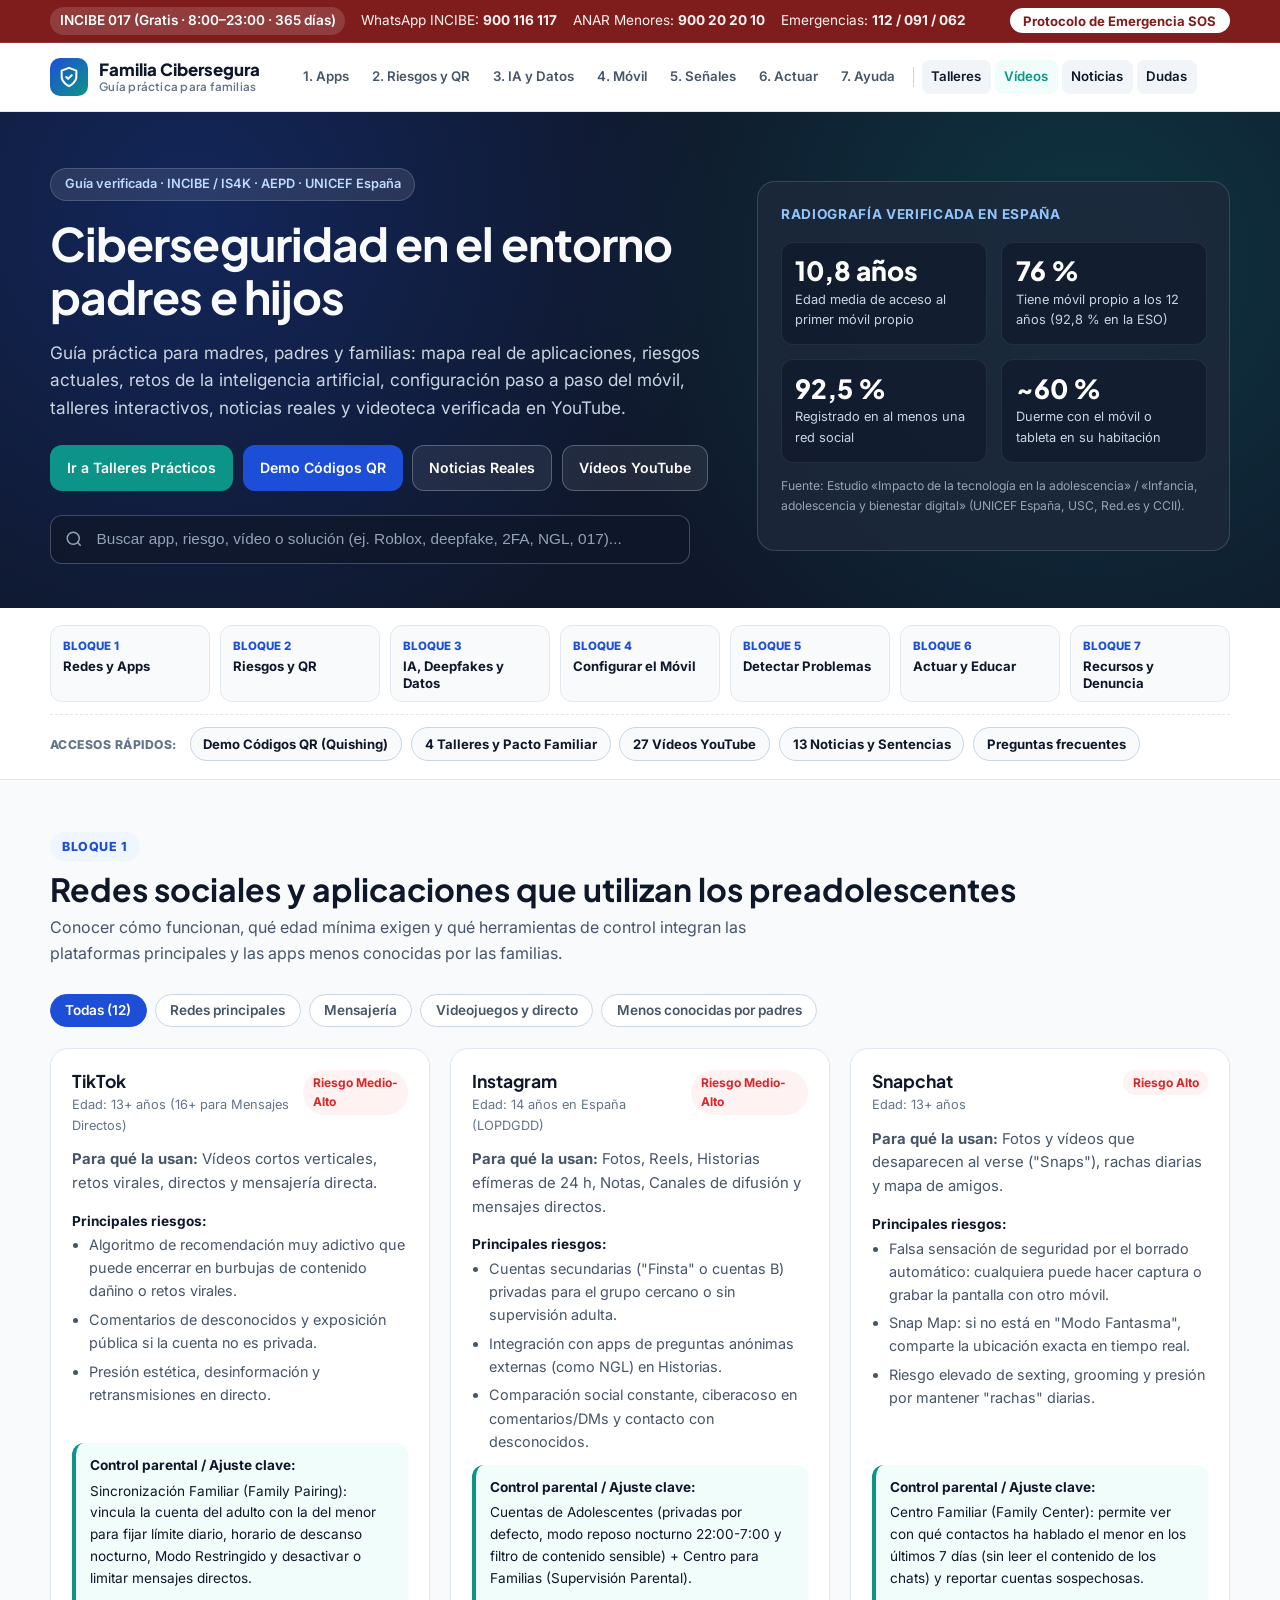
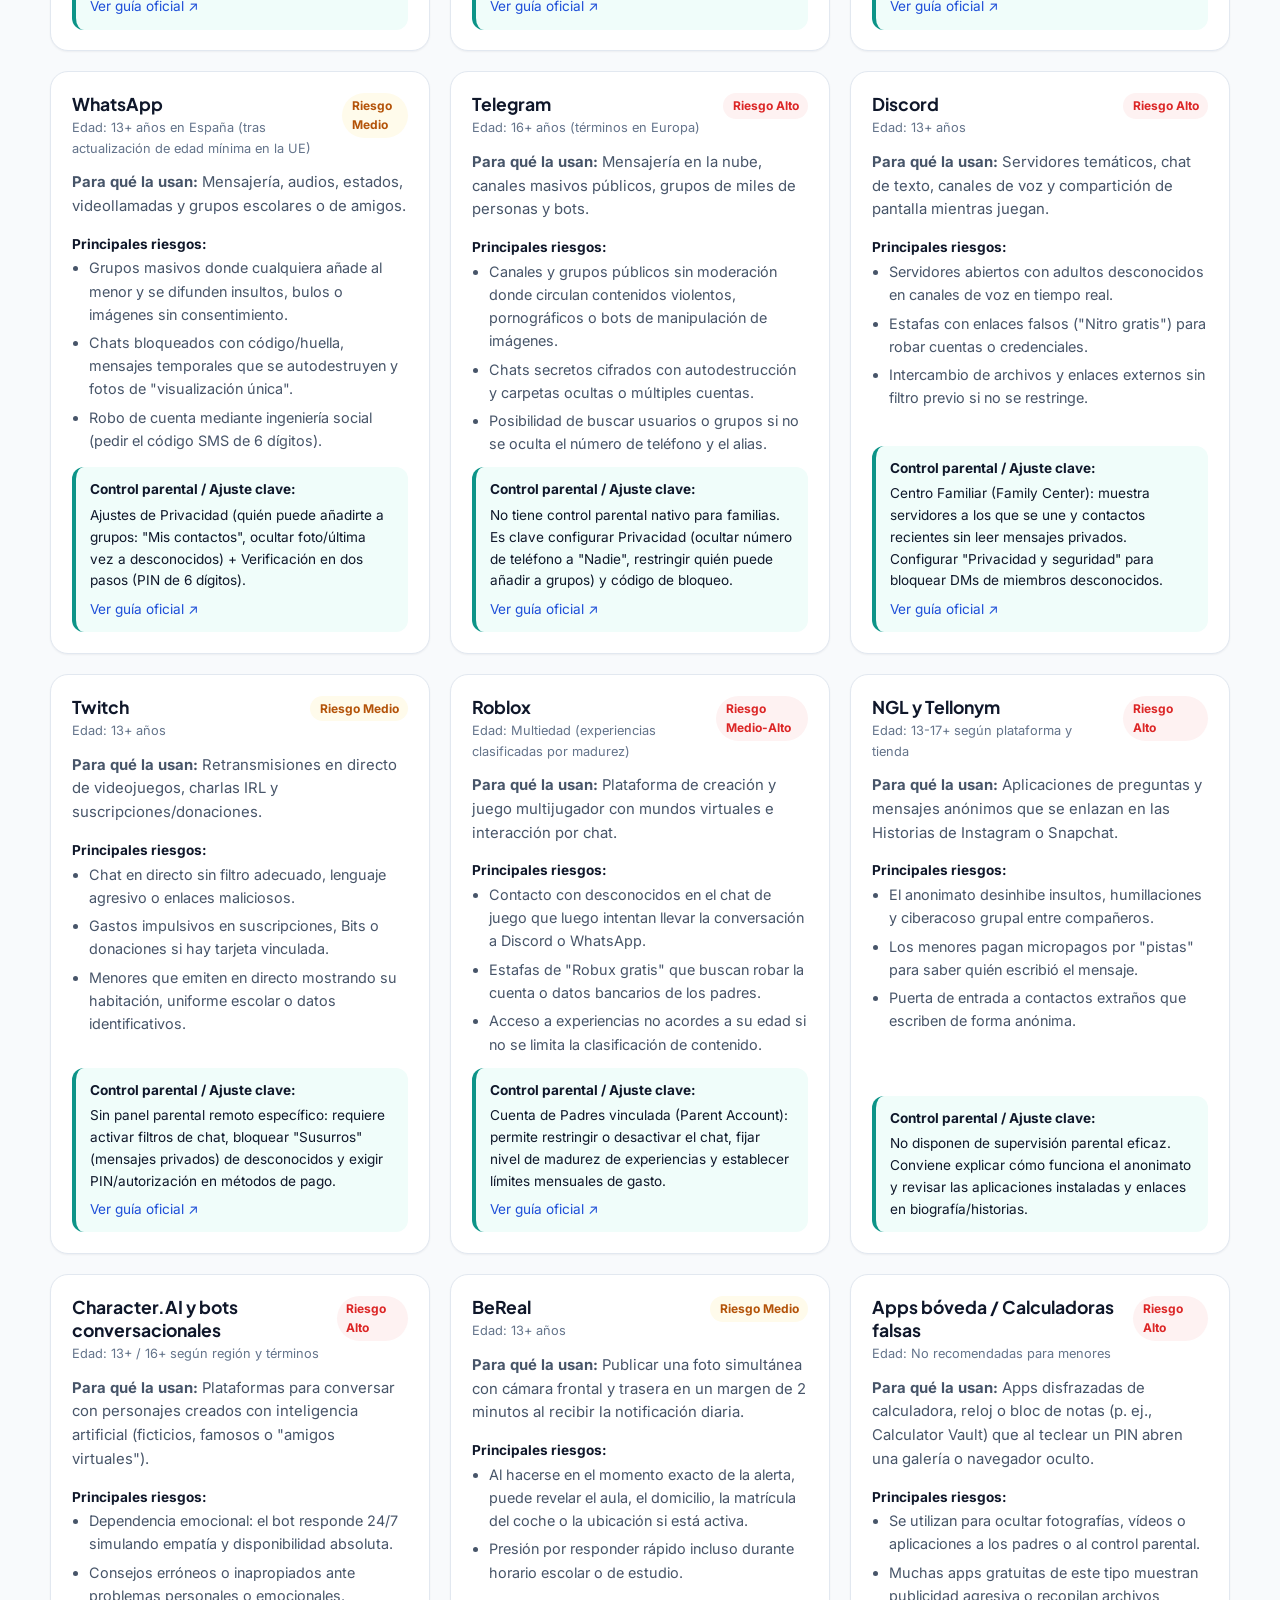
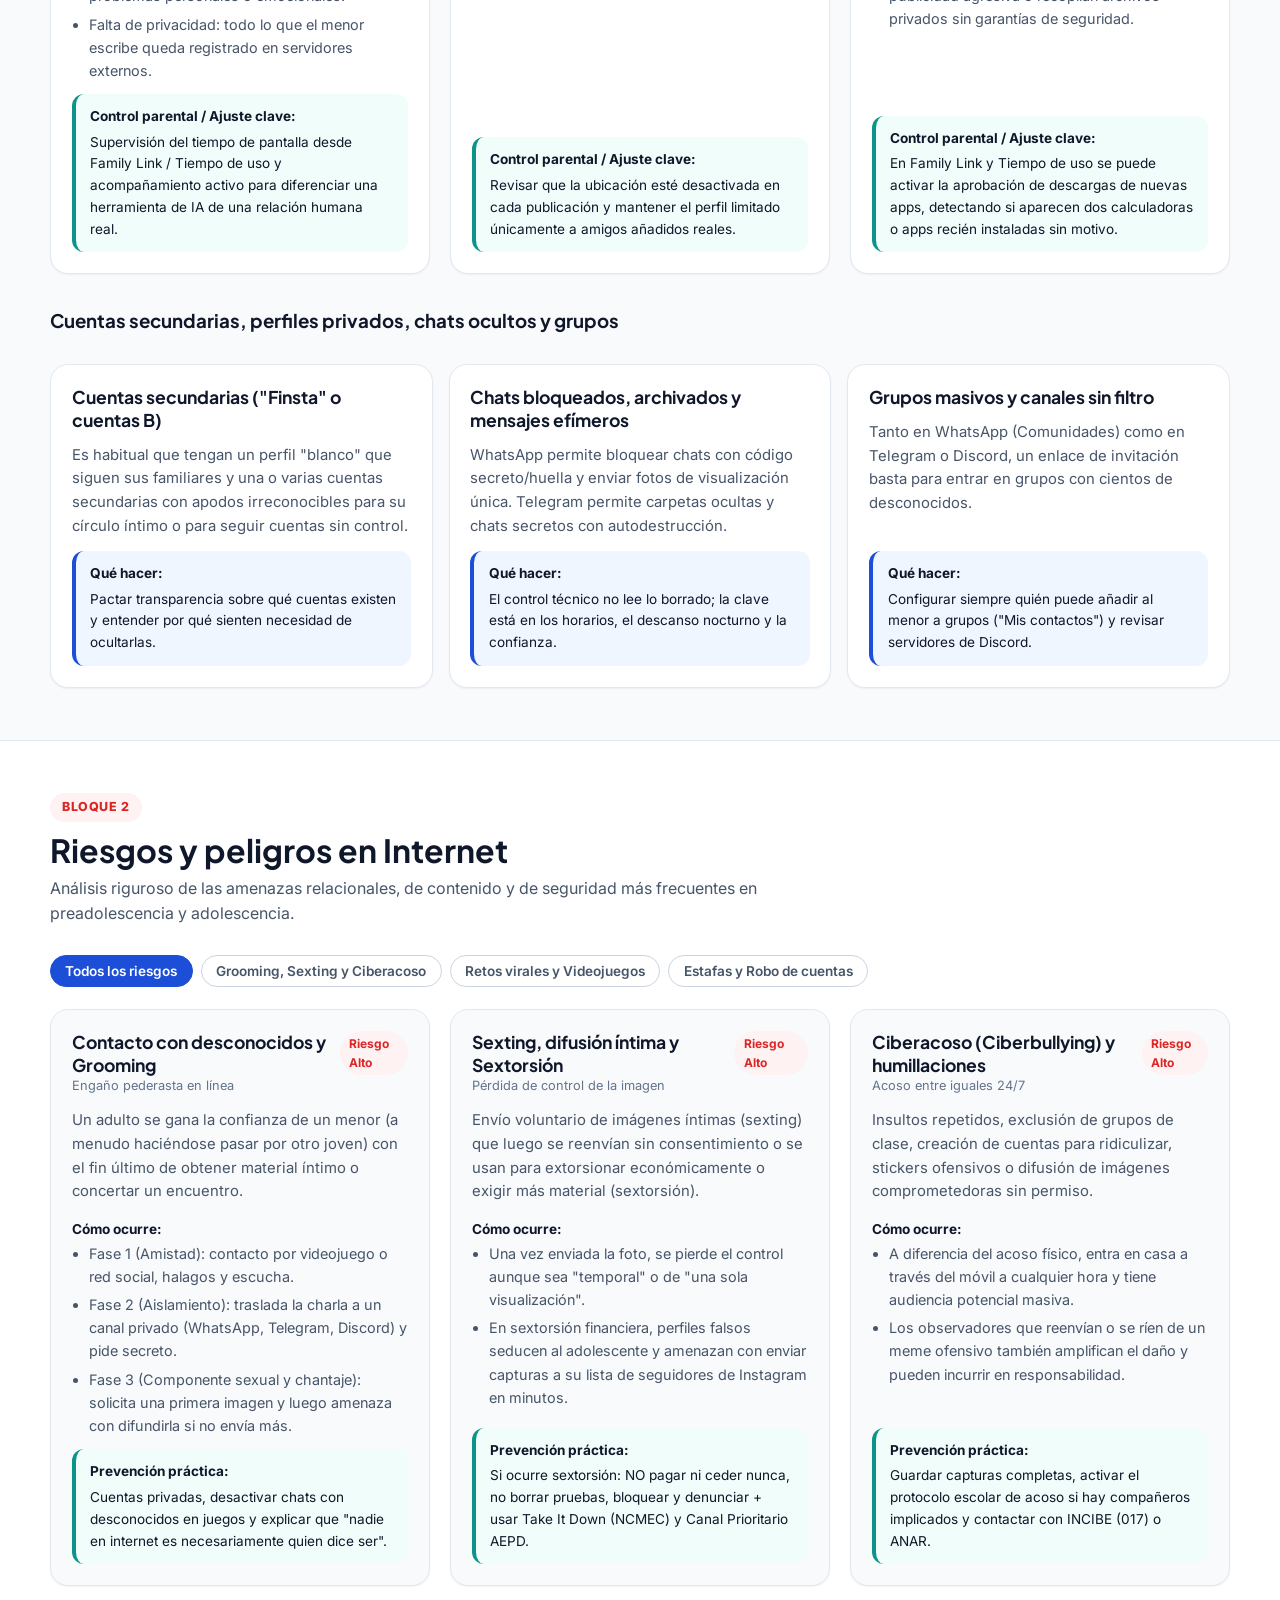
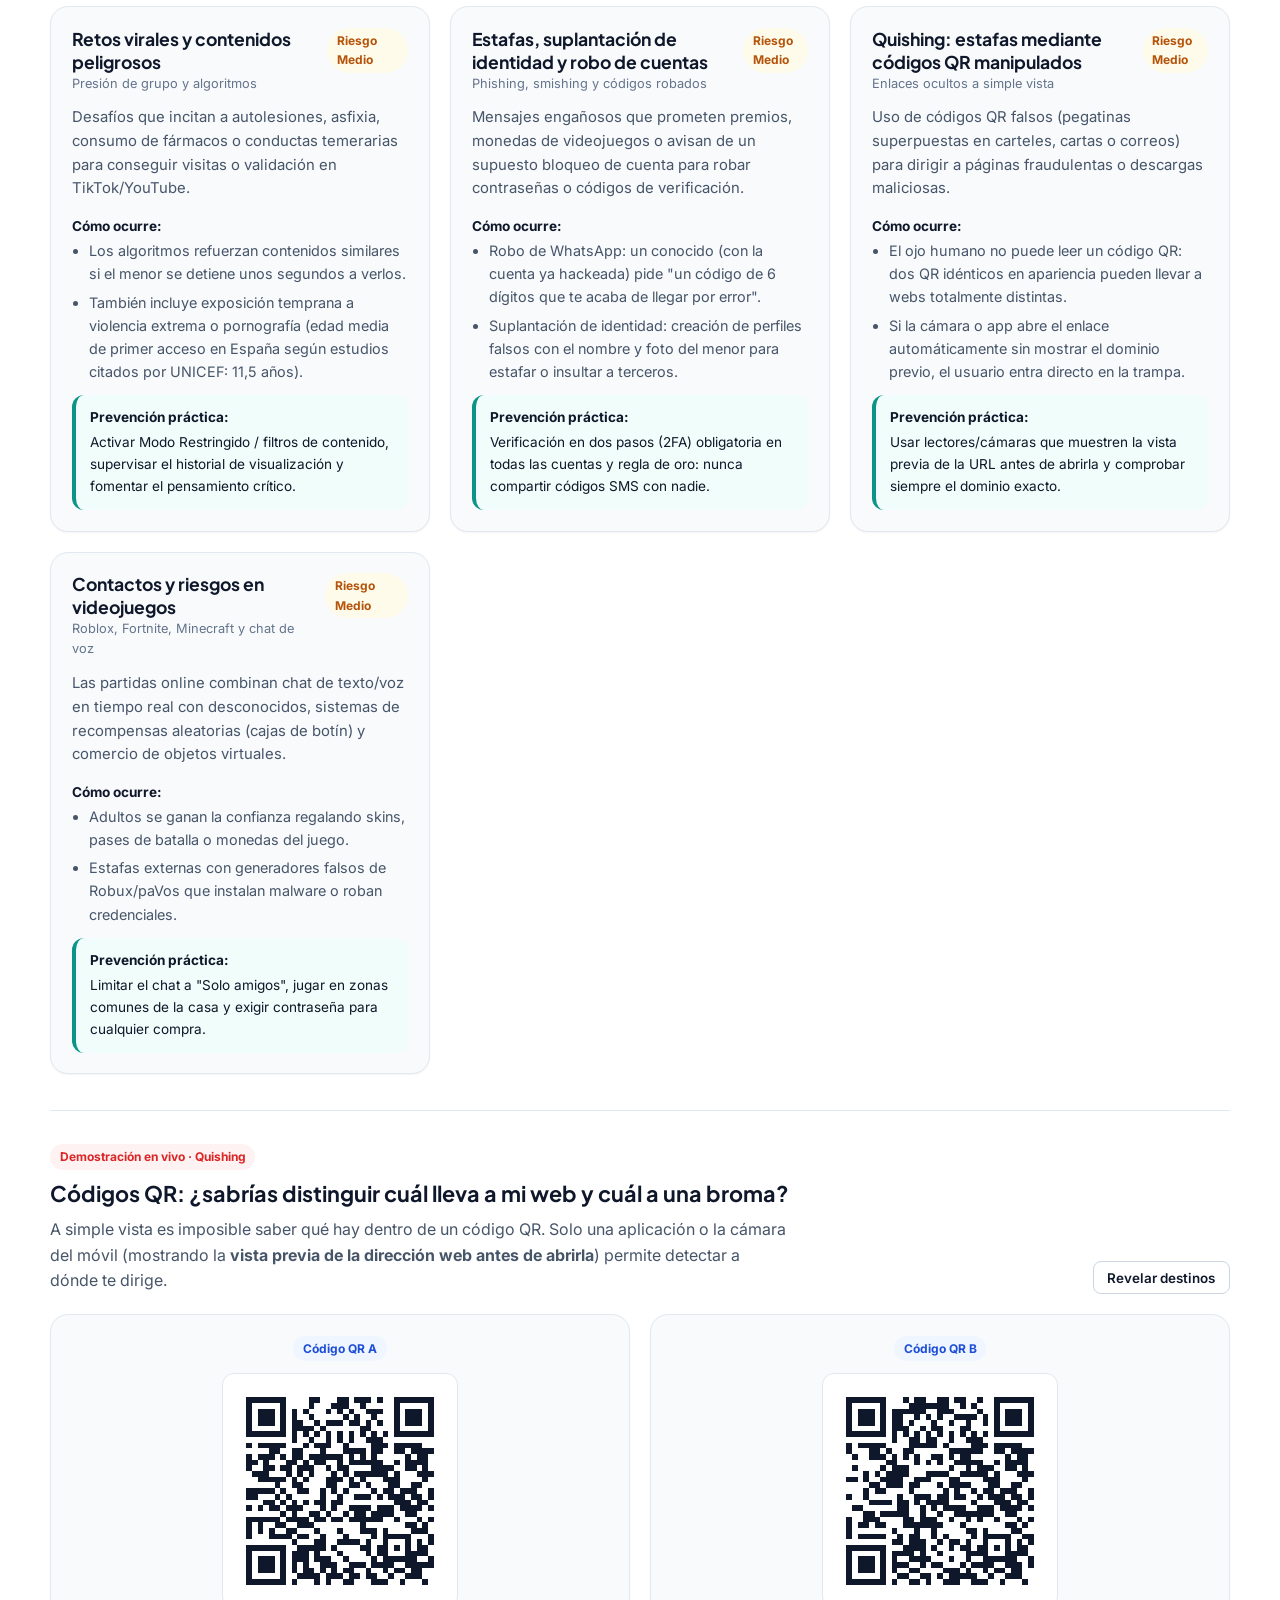
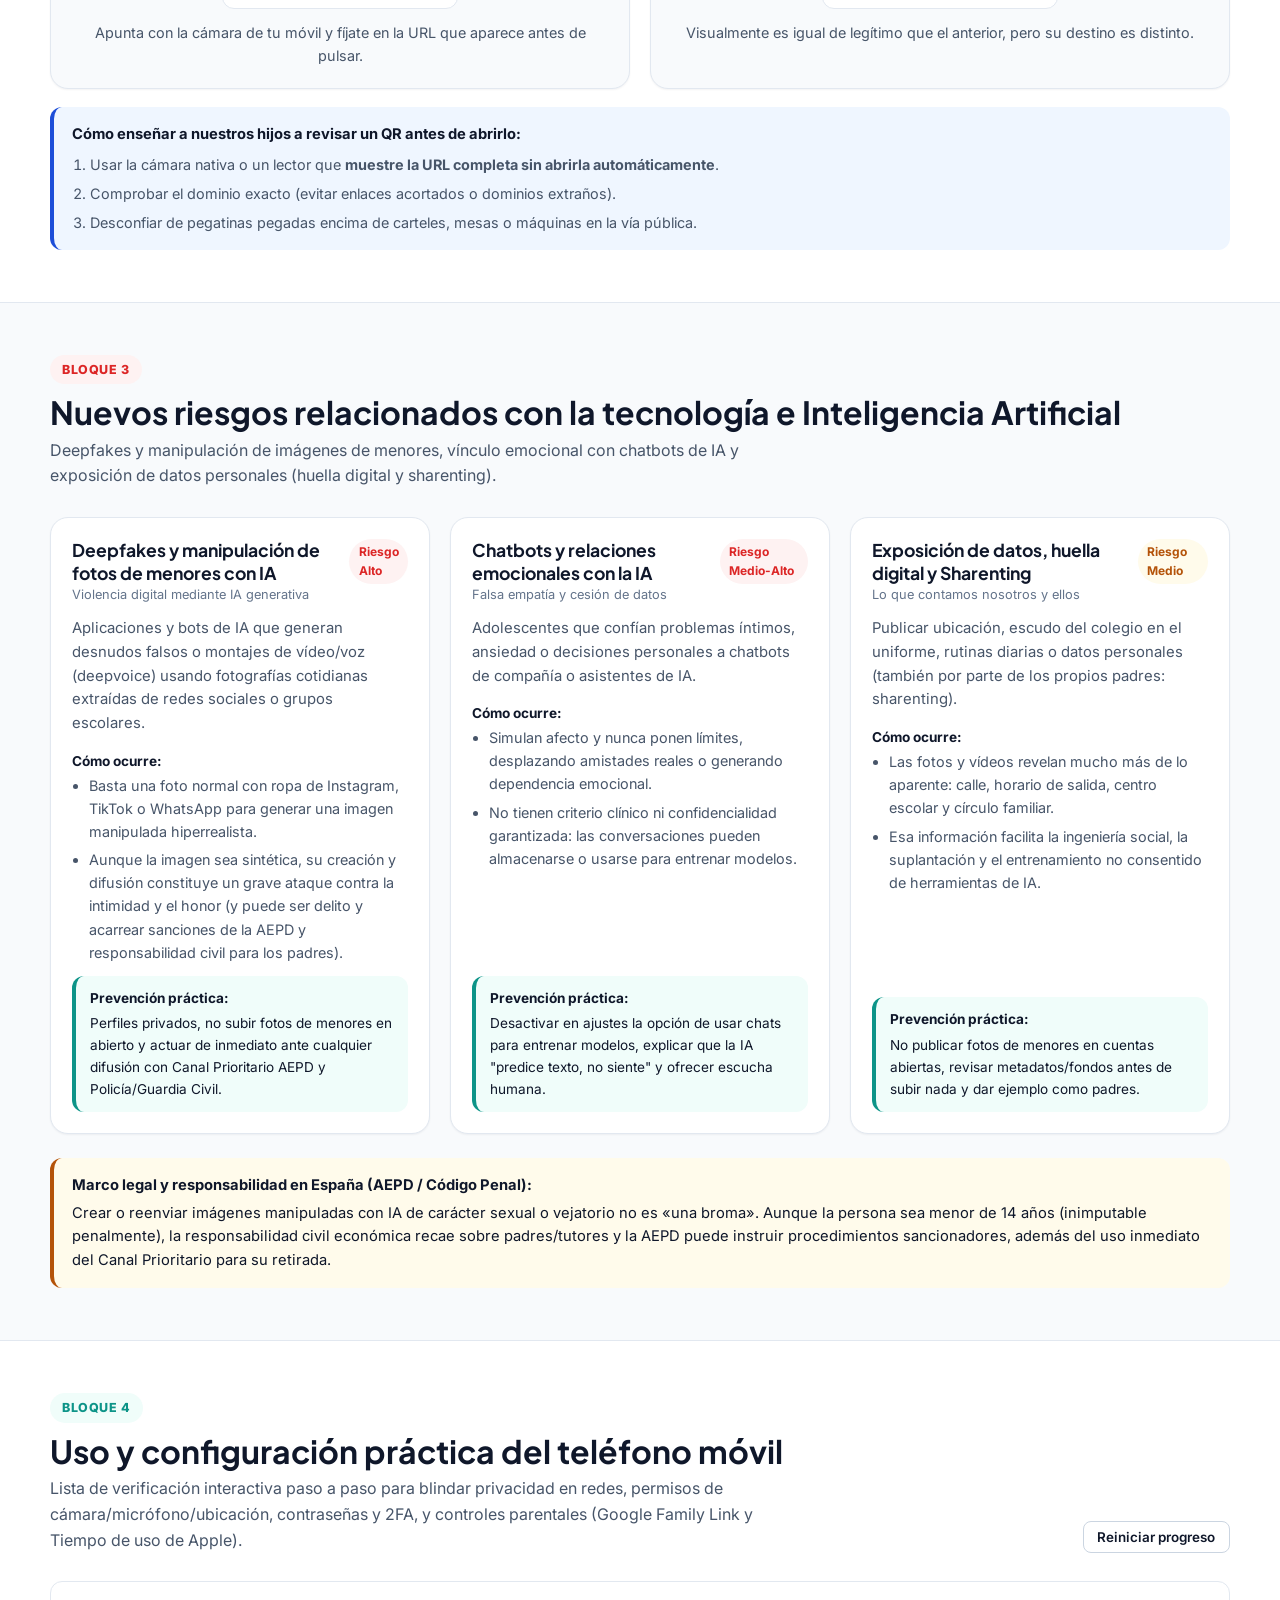
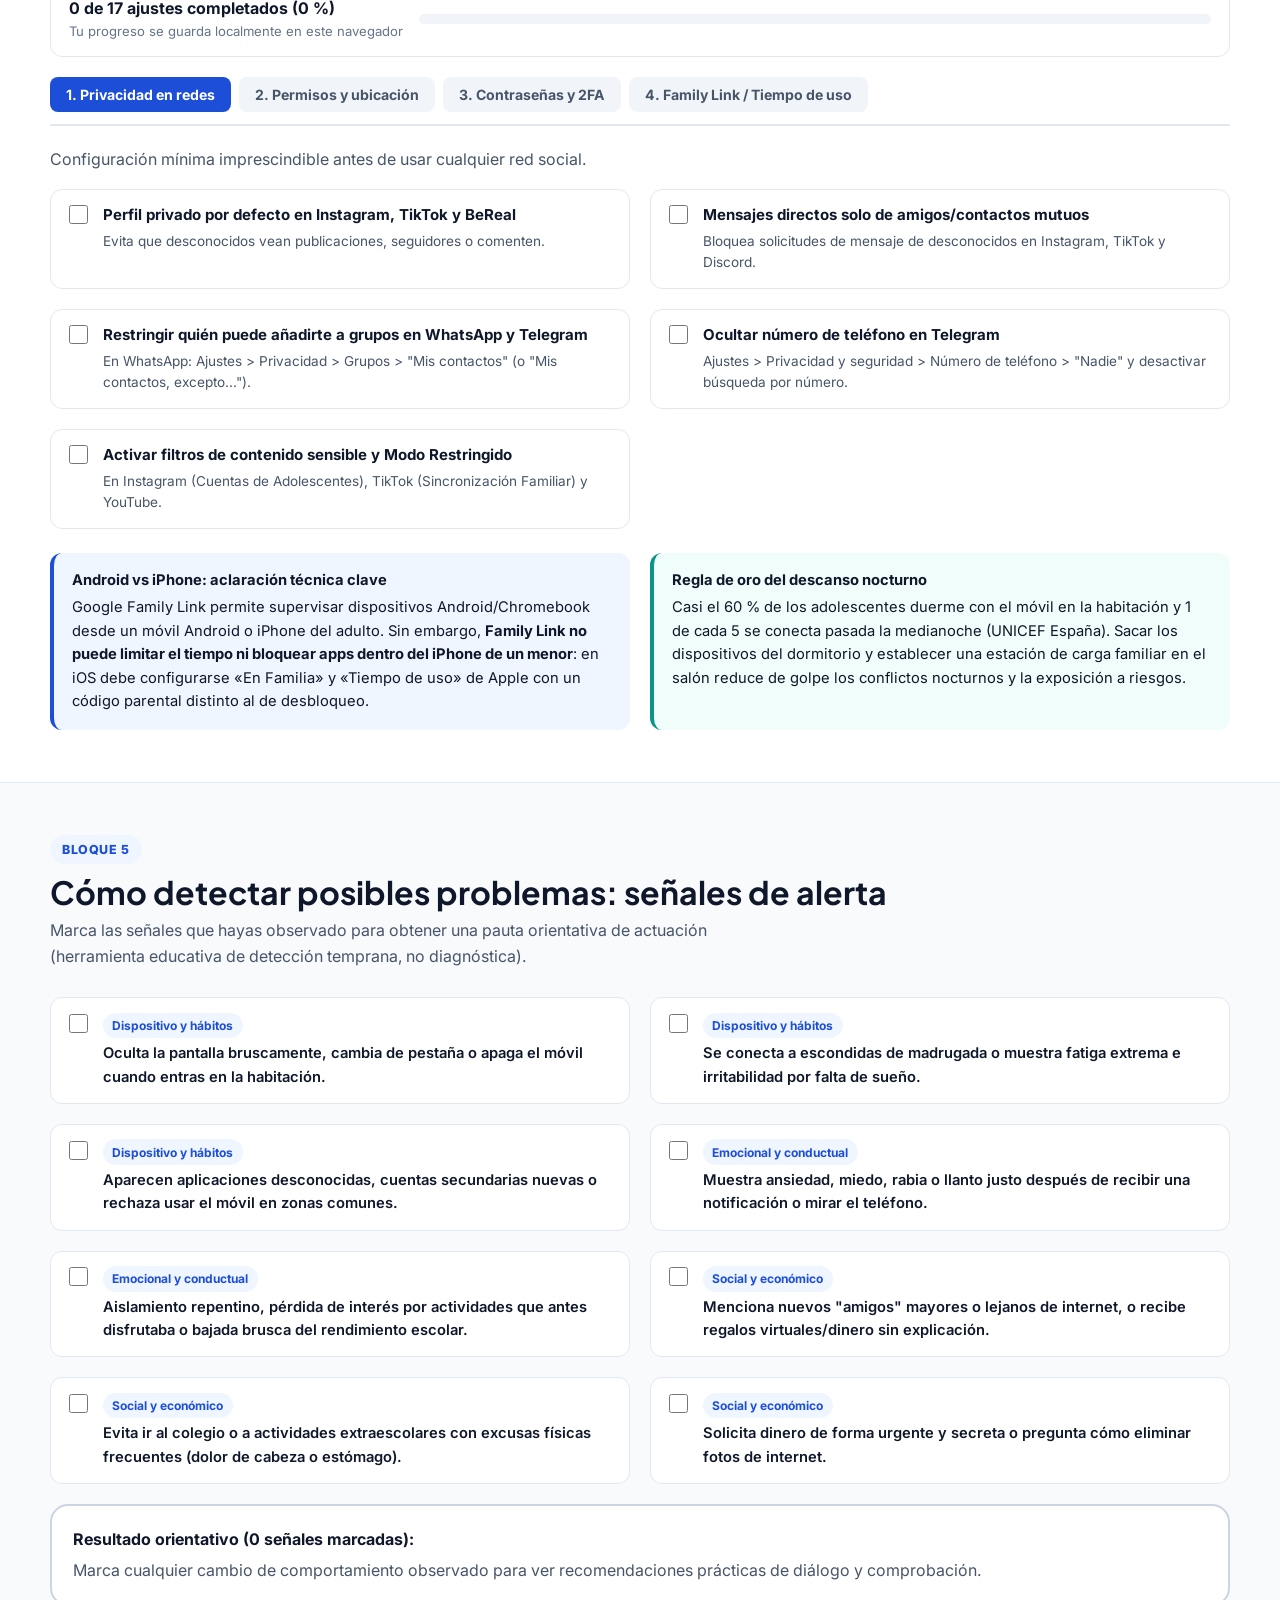
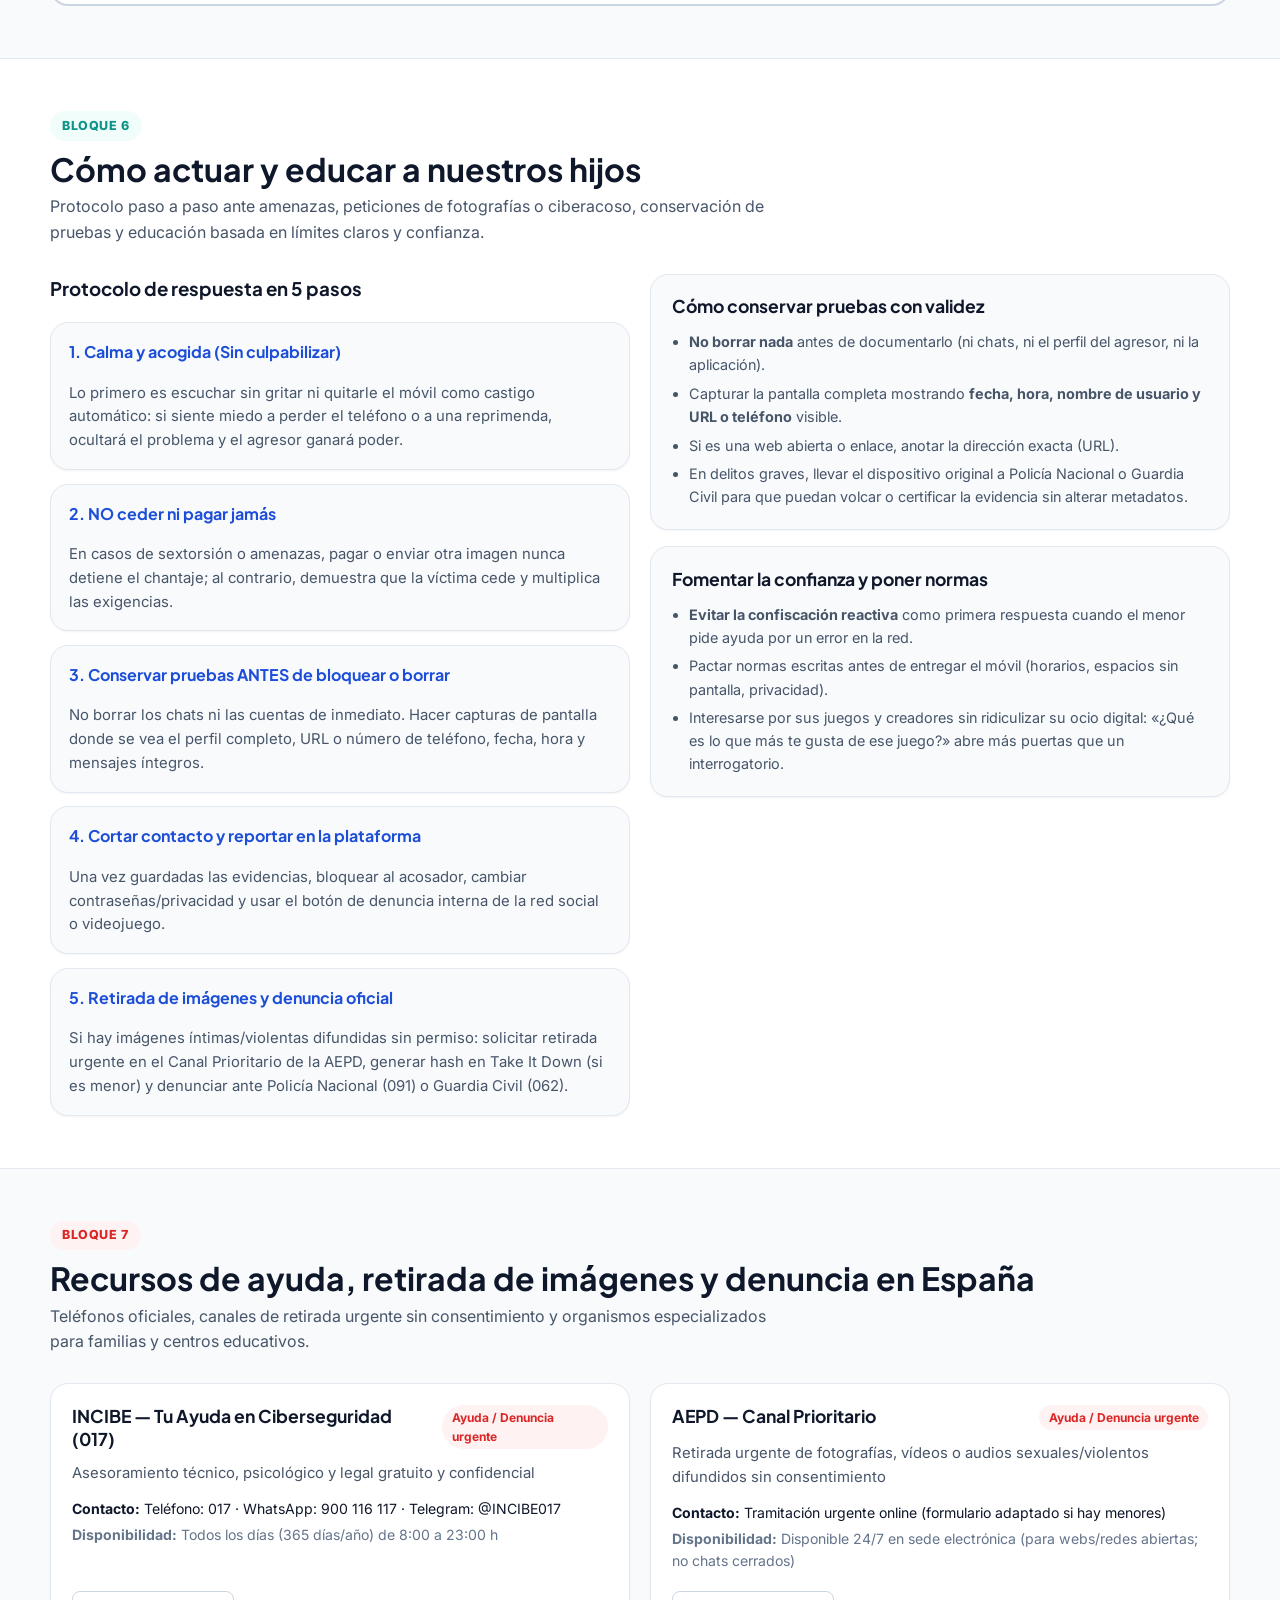
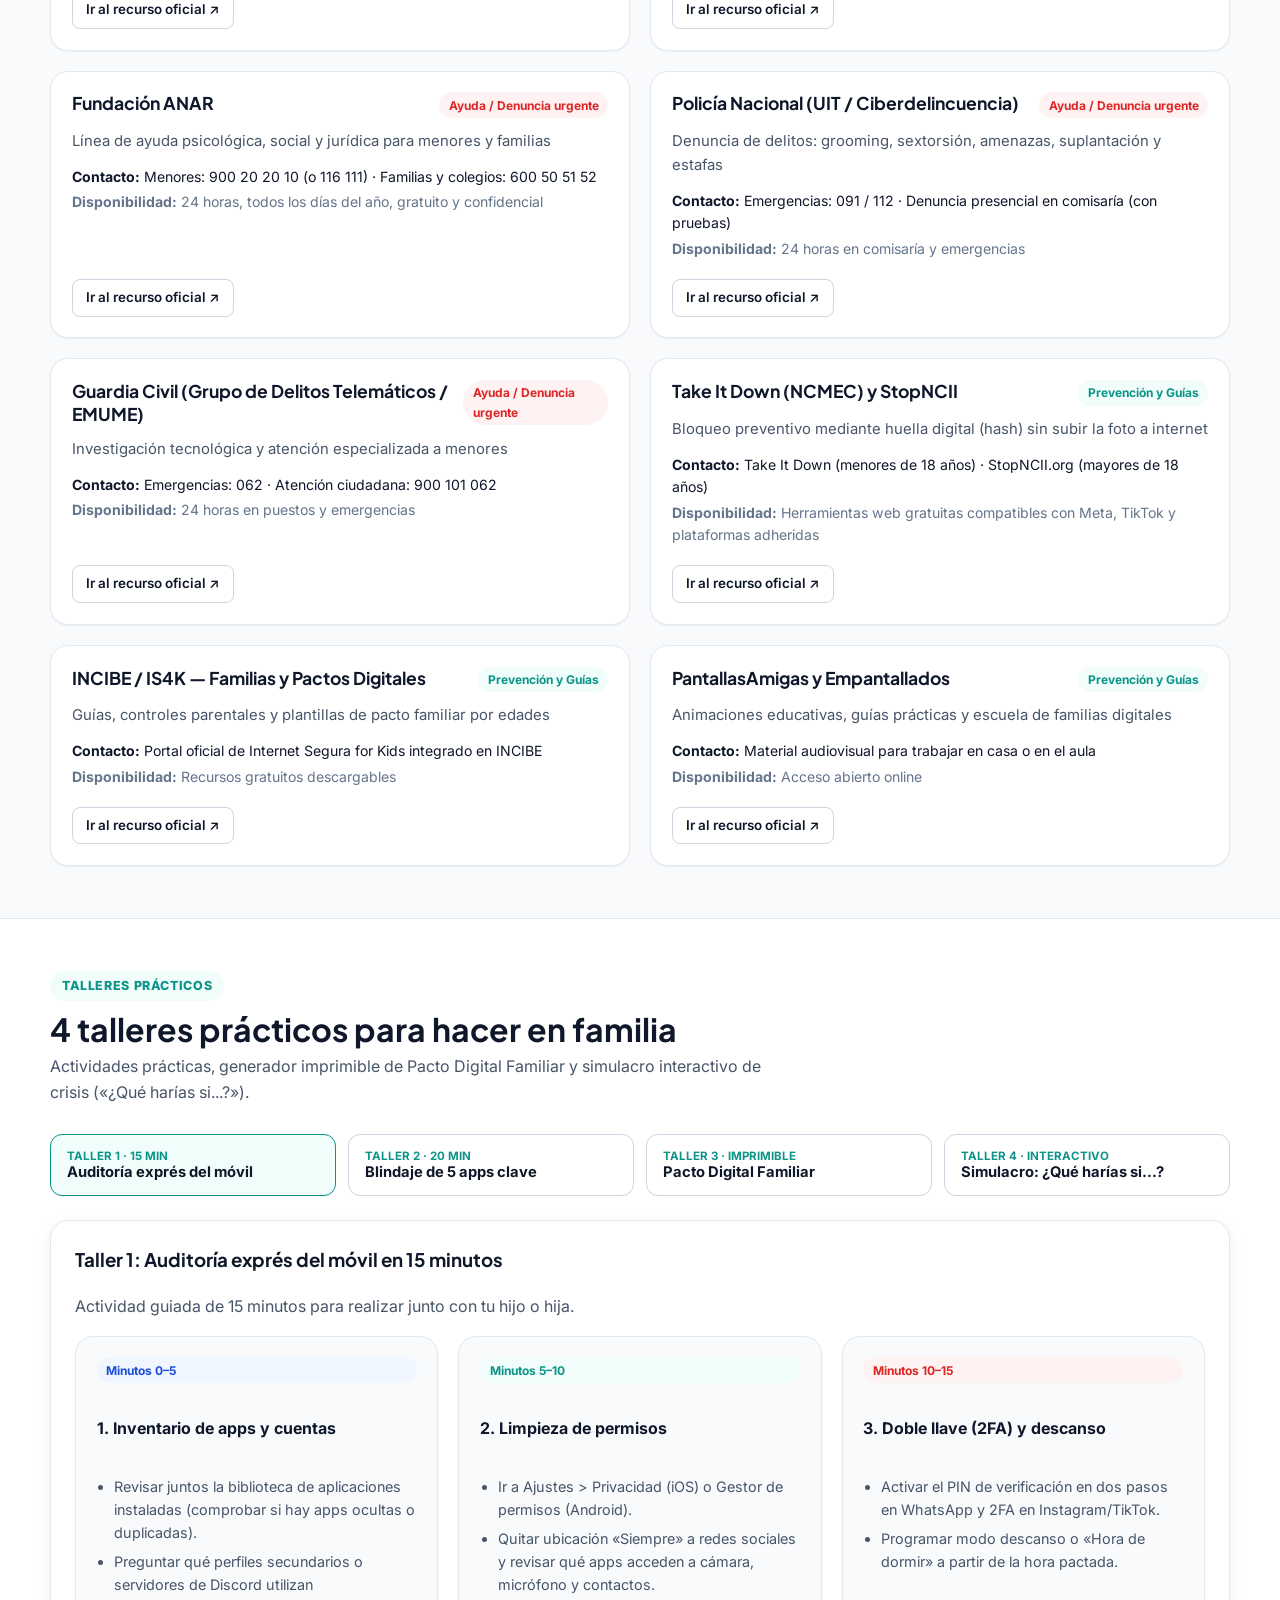
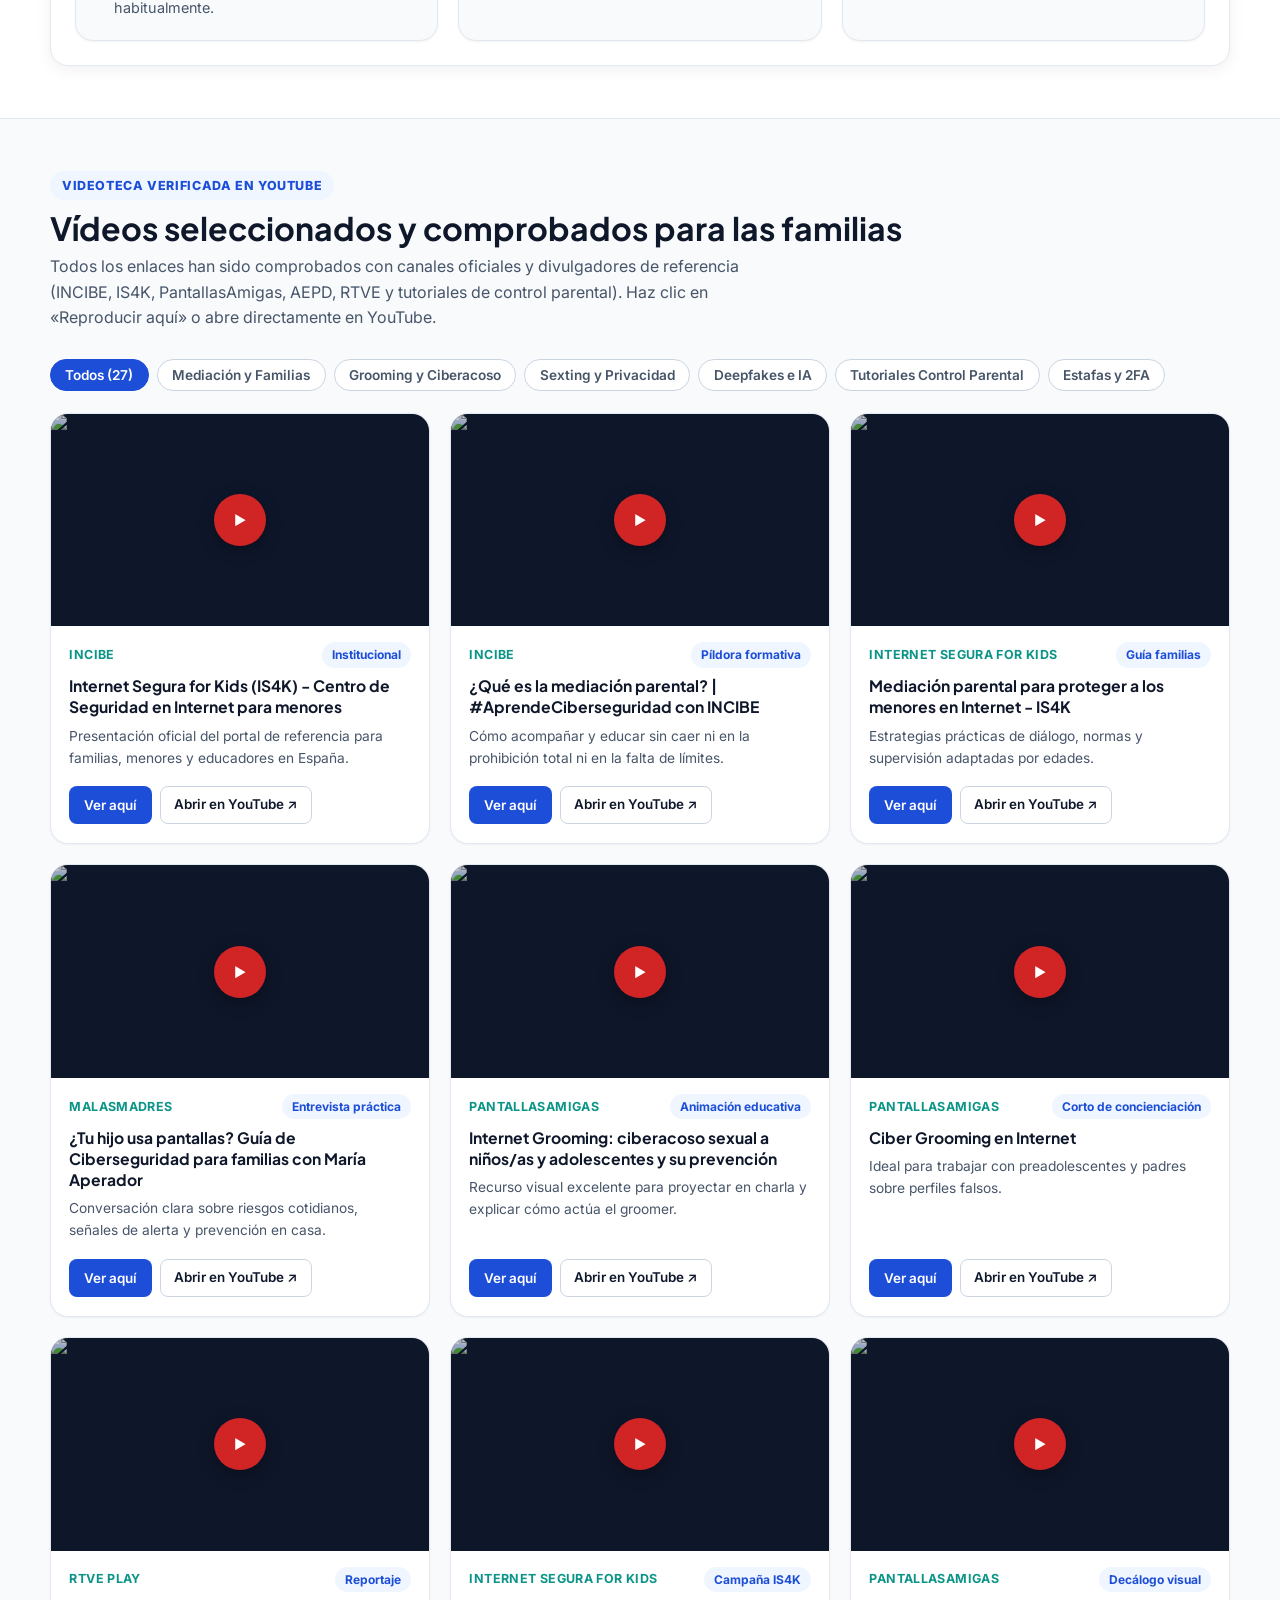
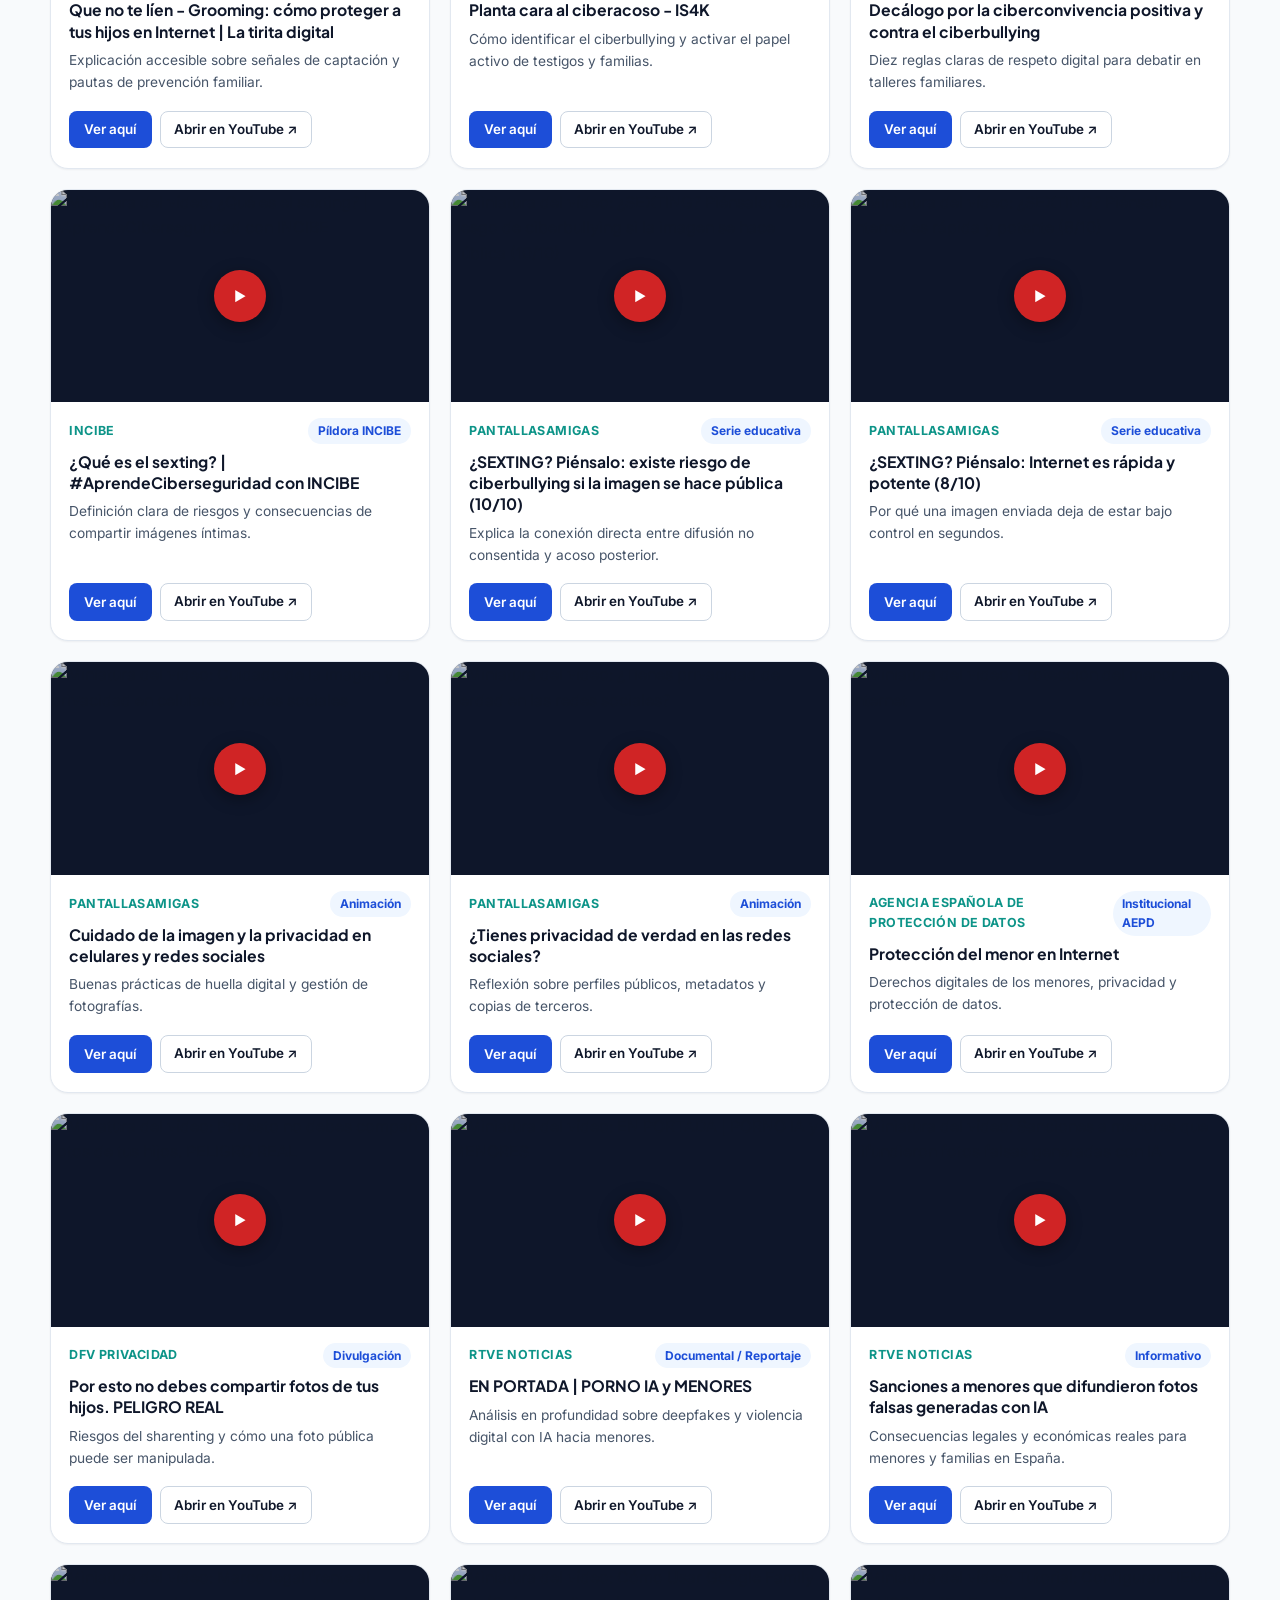
==== commit 69ce4bd8: "Corregir saltos de linea de strong en callouts y pulir textos para familias" ====
--- a/index.html
+++ b/index.html
@@ -4,7 +4,7 @@
   <meta charset="UTF-8" />
   <meta name="viewport" content="width=device-width, initial-scale=1.0" />
   <title>Ciberseguridad en el Entorno Padres e Hijos | Guía, Talleres y Recursos</title>
-  <meta name="description" content="Portal completo para ponencia sobre ciberseguridad en el entorno padres-hijos: redes sociales, riesgos, IA y deepfakes, control parental, señales de alerta, talleres prácticos, vídeos verificados de YouTube y recursos de ayuda (INCIBE 017, AEPD, ANAR)." />
+  <meta name="description" content="Guía práctica para familias sobre ciberseguridad en el entorno padres-hijos: redes sociales, riesgos, IA y deepfakes, control parental, señales de alerta, talleres prácticos, noticias reales, vídeos verificados de YouTube y recursos de ayuda (INCIBE 017, AEPD, ANAR)." />
   <link rel="preconnect" href="https://fonts.googleapis.com" />
   <link rel="preconnect" href="https://fonts.gstatic.com" crossorigin />
   <link href="https://fonts.googleapis.com/css2?family=Inter:wght@400;500;600;700&family=Plus+Jakarta+Sans:wght@700;800&display=swap" rel="stylesheet" />
@@ -71,7 +71,7 @@
         <div class="hero-eyebrow">Guía verificada · INCIBE / IS4K · AEPD · UNICEF España</div>
         <h1>Ciberseguridad en el entorno padres e hijos</h1>
         <p class="hero-lead">
-          Herramienta integral de apoyo para la ponencia y las familias: mapa real de aplicaciones, riesgos actuales, retos de la inteligencia artificial, configuración práctica del móvil, talleres interactivos y videoteca verificada en YouTube.
+          Guía práctica para madres, padres y familias: mapa real de aplicaciones, riesgos actuales, retos de la inteligencia artificial, configuración paso a paso del móvil, talleres interactivos, noticias reales y videoteca verificada en YouTube.
         </p>
 
         <div class="hero-actions">
@@ -245,9 +245,11 @@
 
           <div class="callout" style="margin-top:1.15rem;">
             <strong>Cómo enseñar a nuestros hijos a revisar un QR antes de abrirlo:</strong>
-            1) Usar la cámara nativa o un lector que <strong>muestre la URL completa sin abrirla automáticamente</strong>.
-            2) Comprobar el dominio exacto (evitar enlaces acortados o dominios extraños).
-            3) Desconfiar de pegatinas pegadas encima de carteles, mesas o máquinas en la vía pública.
+            <ol class="card-list" style="margin-top:0.4rem;">
+              <li>Usar la cámara nativa o un lector que <strong>muestre la URL completa sin abrirla automáticamente</strong>.</li>
+              <li>Comprobar el dominio exacto (evitar enlaces acortados o dominios extraños).</li>
+              <li>Desconfiar de pegatinas pegadas encima de carteles, mesas o máquinas en la vía pública.</li>
+            </ol>
           </div>
         </div>
       </div>
@@ -405,7 +407,7 @@
         <div class="section-header">
           <div>
             <span class="section-badge teal">Talleres Prácticos</span>
-            <h2>4 talleres listos para hacer en familia o durante la ponencia</h2>
+            <h2>4 talleres prácticos para hacer en familia</h2>
             <p class="section-desc">
               Actividades prácticas, generador imprimible de Pacto Digital Familiar y simulacro interactivo de crisis («¿Qué harías si...?»).
             </p>
@@ -441,7 +443,7 @@
         <div class="section-header">
           <div>
             <span class="section-badge">Videoteca Verificada en YouTube</span>
-            <h2>Vídeos seleccionados y comprobados para la ponencia y las familias</h2>
+            <h2>Vídeos seleccionados y comprobados para las familias</h2>
             <p class="section-desc">
               Todos los enlaces han sido comprobados con canales oficiales y divulgadores de referencia (INCIBE, IS4K, PantallasAmigas, AEPD, RTVE y tutoriales de control parental). Haz clic en «Reproducir aquí» o abre directamente en YouTube.
             </p>
@@ -511,7 +513,7 @@
       <div>
         <h4>Ciberseguridad Padres e Hijos</h4>
         <p>
-          Recurso divulgativo y de apoyo a ponencias elaborado con información contrastada de organismos oficiales españoles e internacionales. Ante cualquier incidente real con un menor, contacta de inmediato con <strong>INCIBE (017)</strong>, <strong>Fundación ANAR (900 20 20 10 / 600 50 51 52)</strong> o las Fuerzas y Cuerpos de Seguridad (<strong>091 / 062 / 112</strong>).
+          Recurso divulgativo para familias y centros educativos elaborado con información contrastada de organismos oficiales españoles e internacionales. Ante cualquier incidente real con un menor, contacta de inmediato con <strong>INCIBE (017)</strong>, <strong>Fundación ANAR (900 20 20 10 / 600 50 51 52)</strong> o las Fuerzas y Cuerpos de Seguridad (<strong>091 / 062 / 112</strong>).
         </p>
       </div>
       <div>
--- a/css/styles.css
+++ b/css/styles.css
@@ -789,7 +789,7 @@
   background: var(--teal-soft);
 }
 
-.callout strong {
+.callout > strong:first-child {
   display: block;
   margin-bottom: 0.25rem;
 }
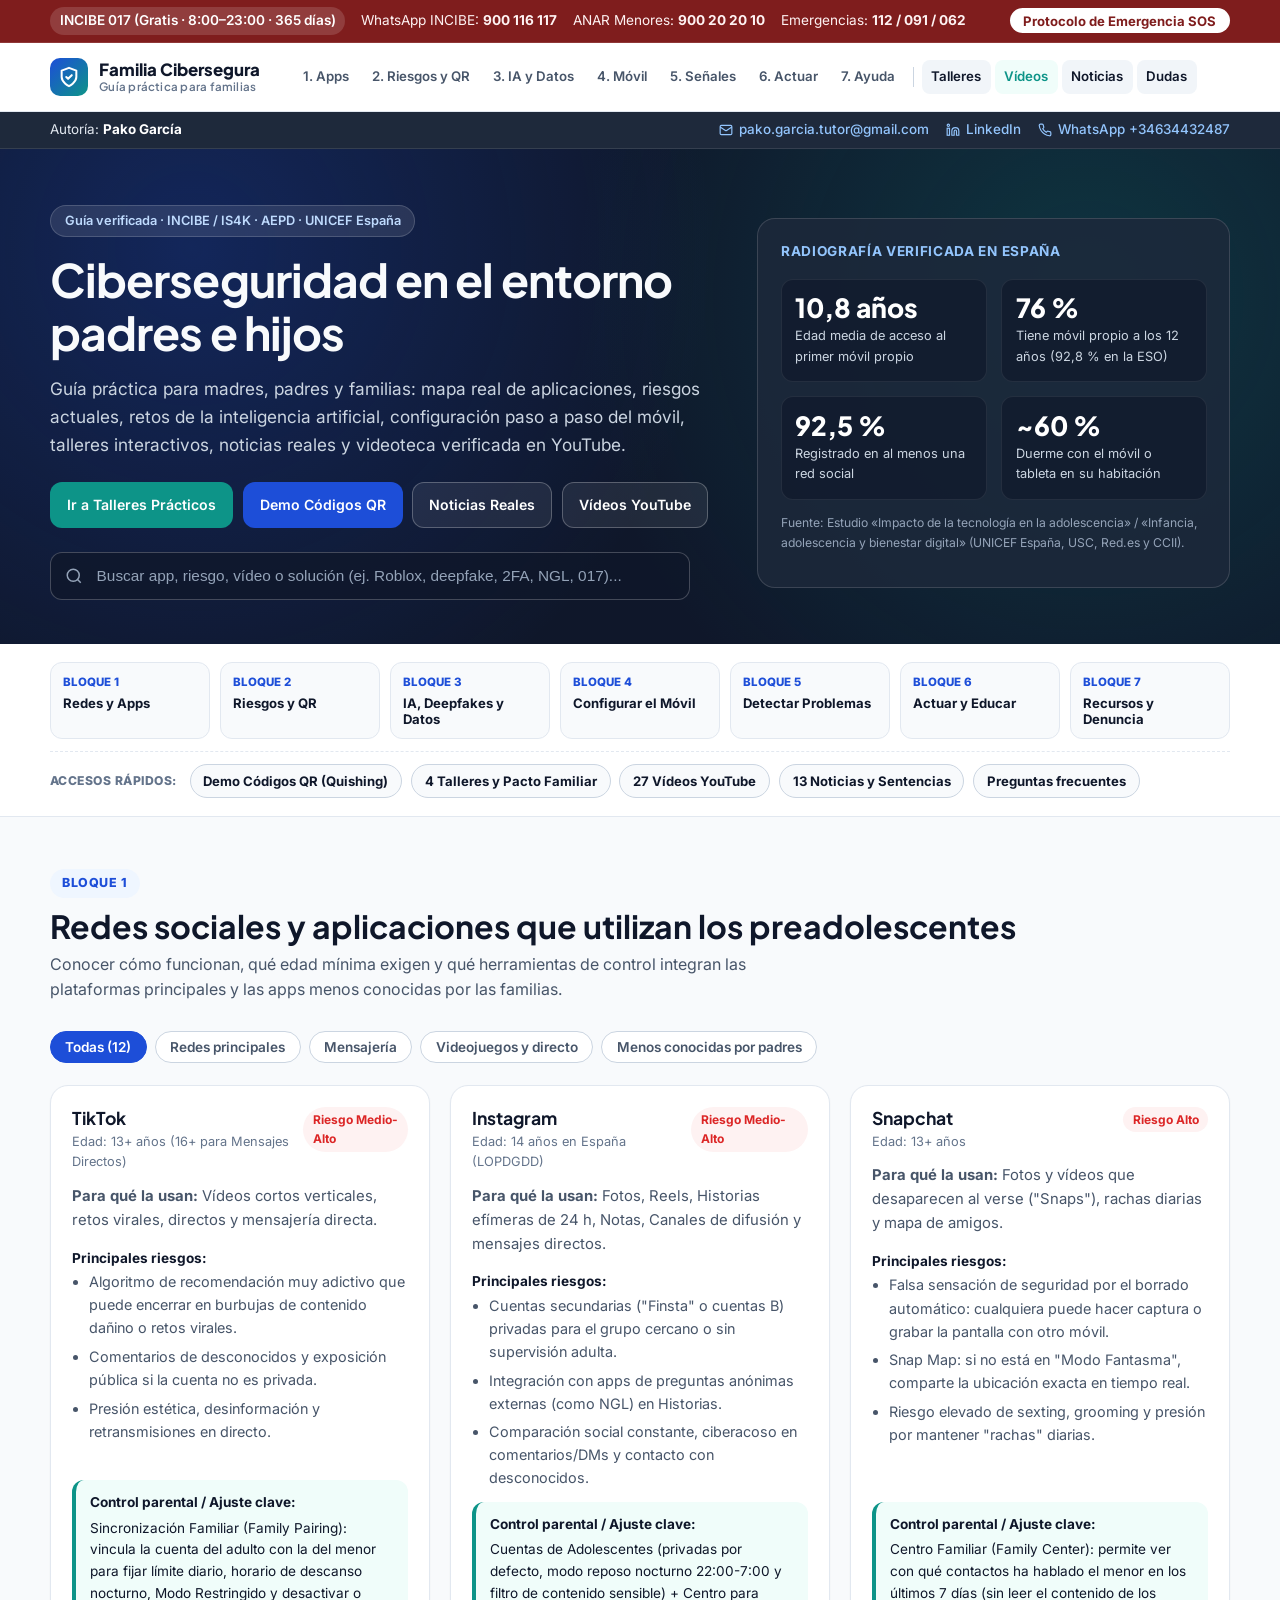
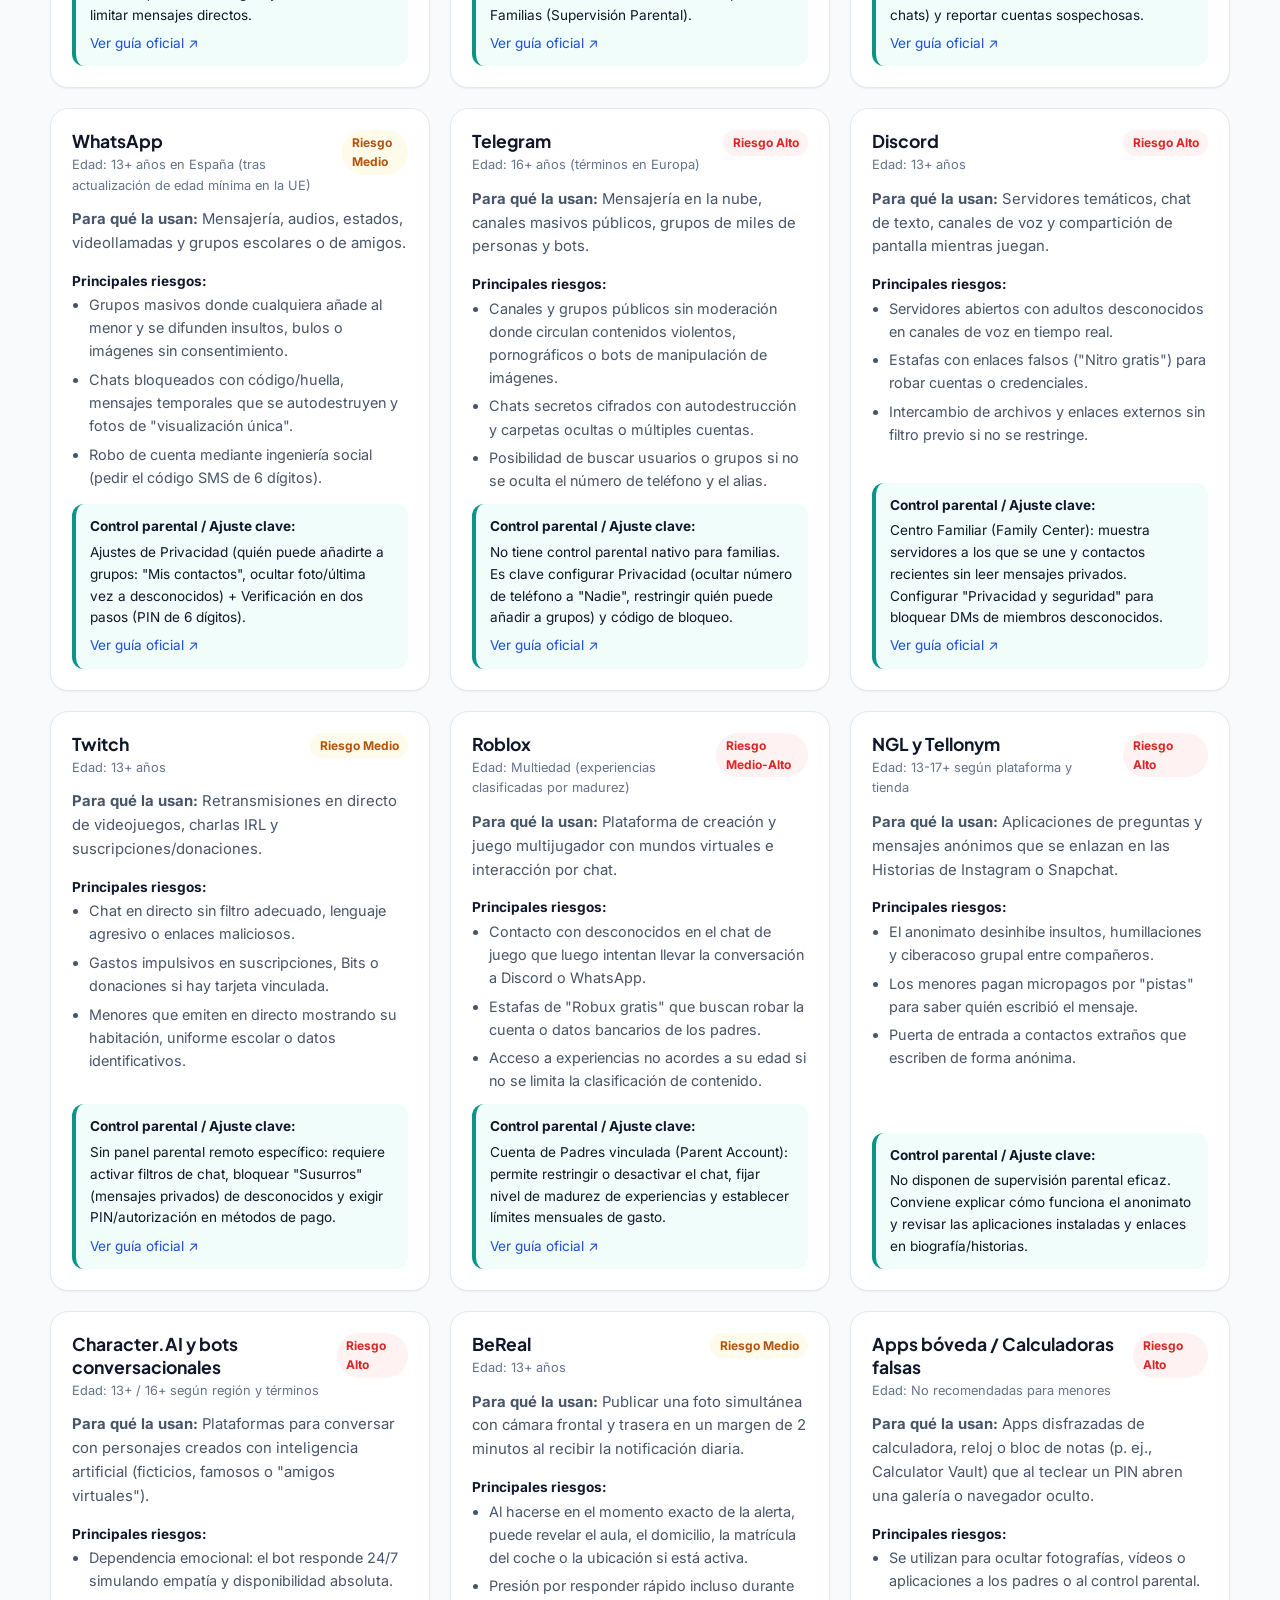
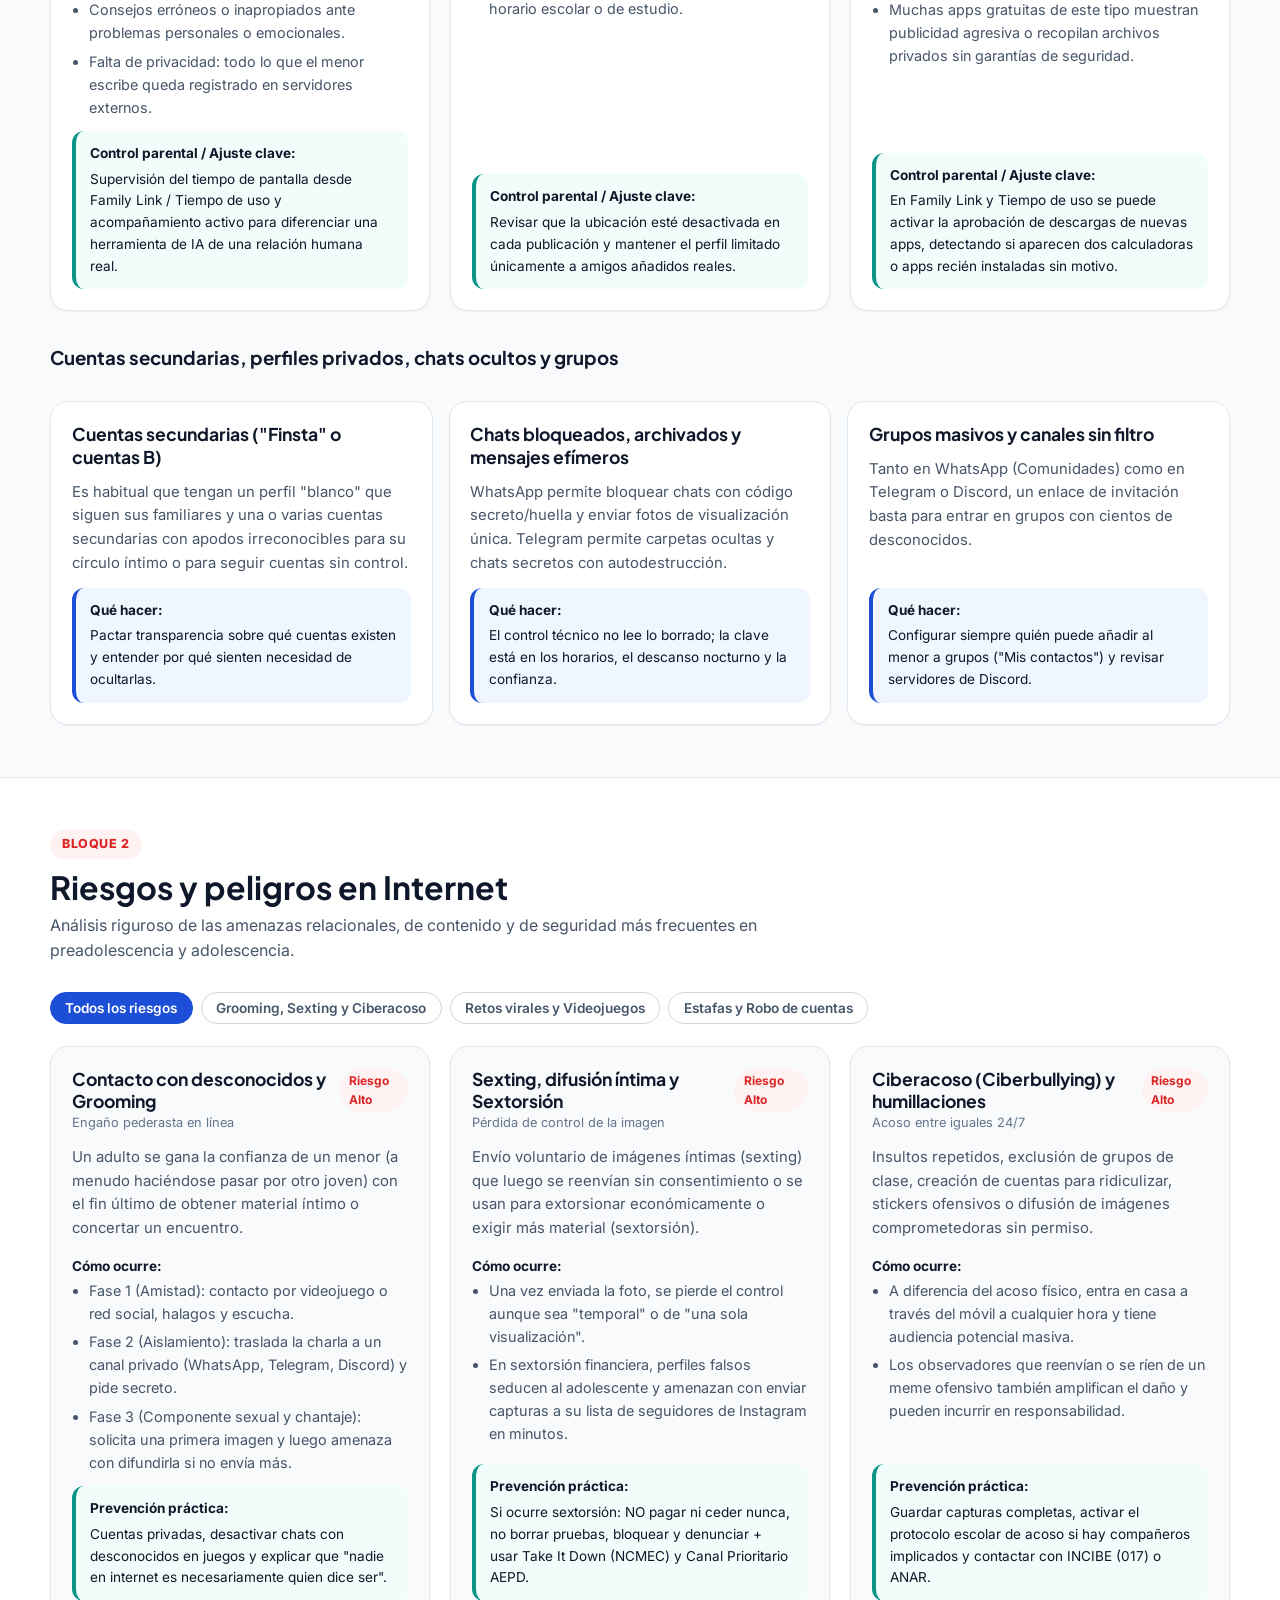
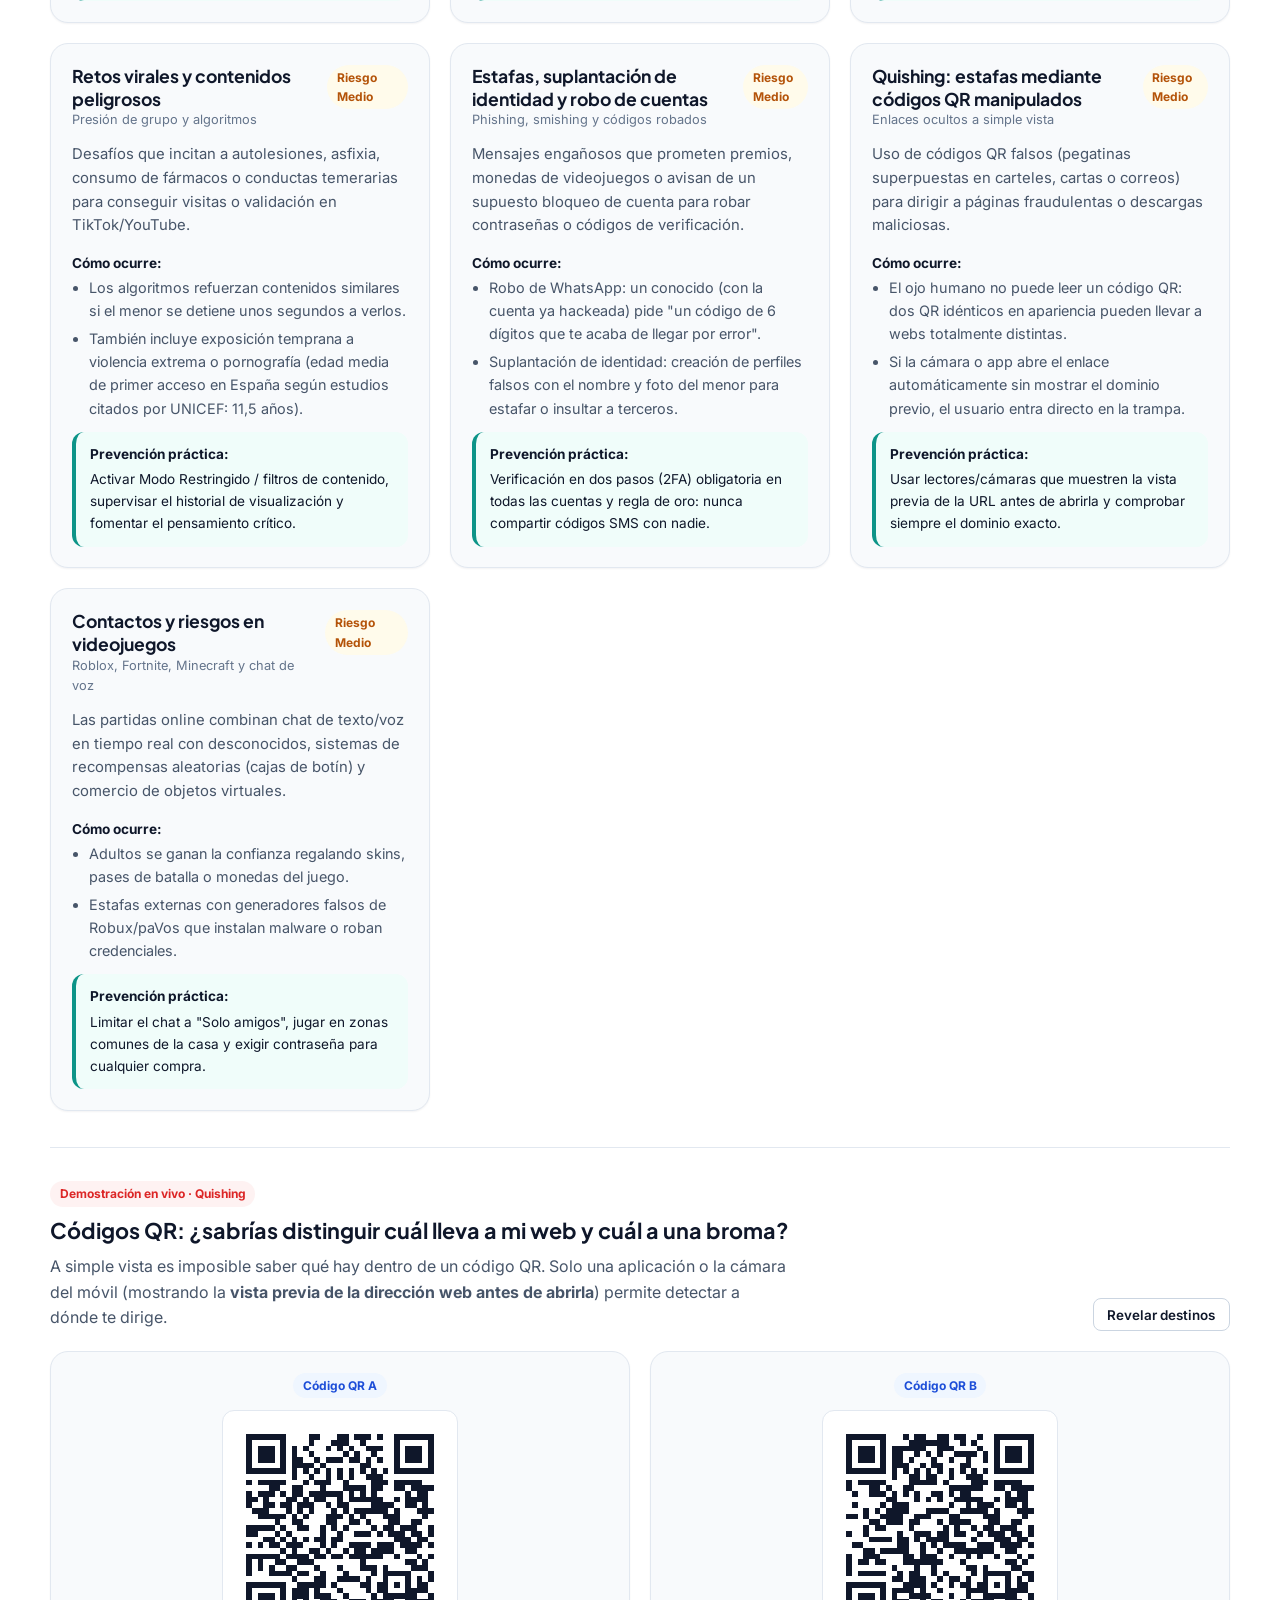
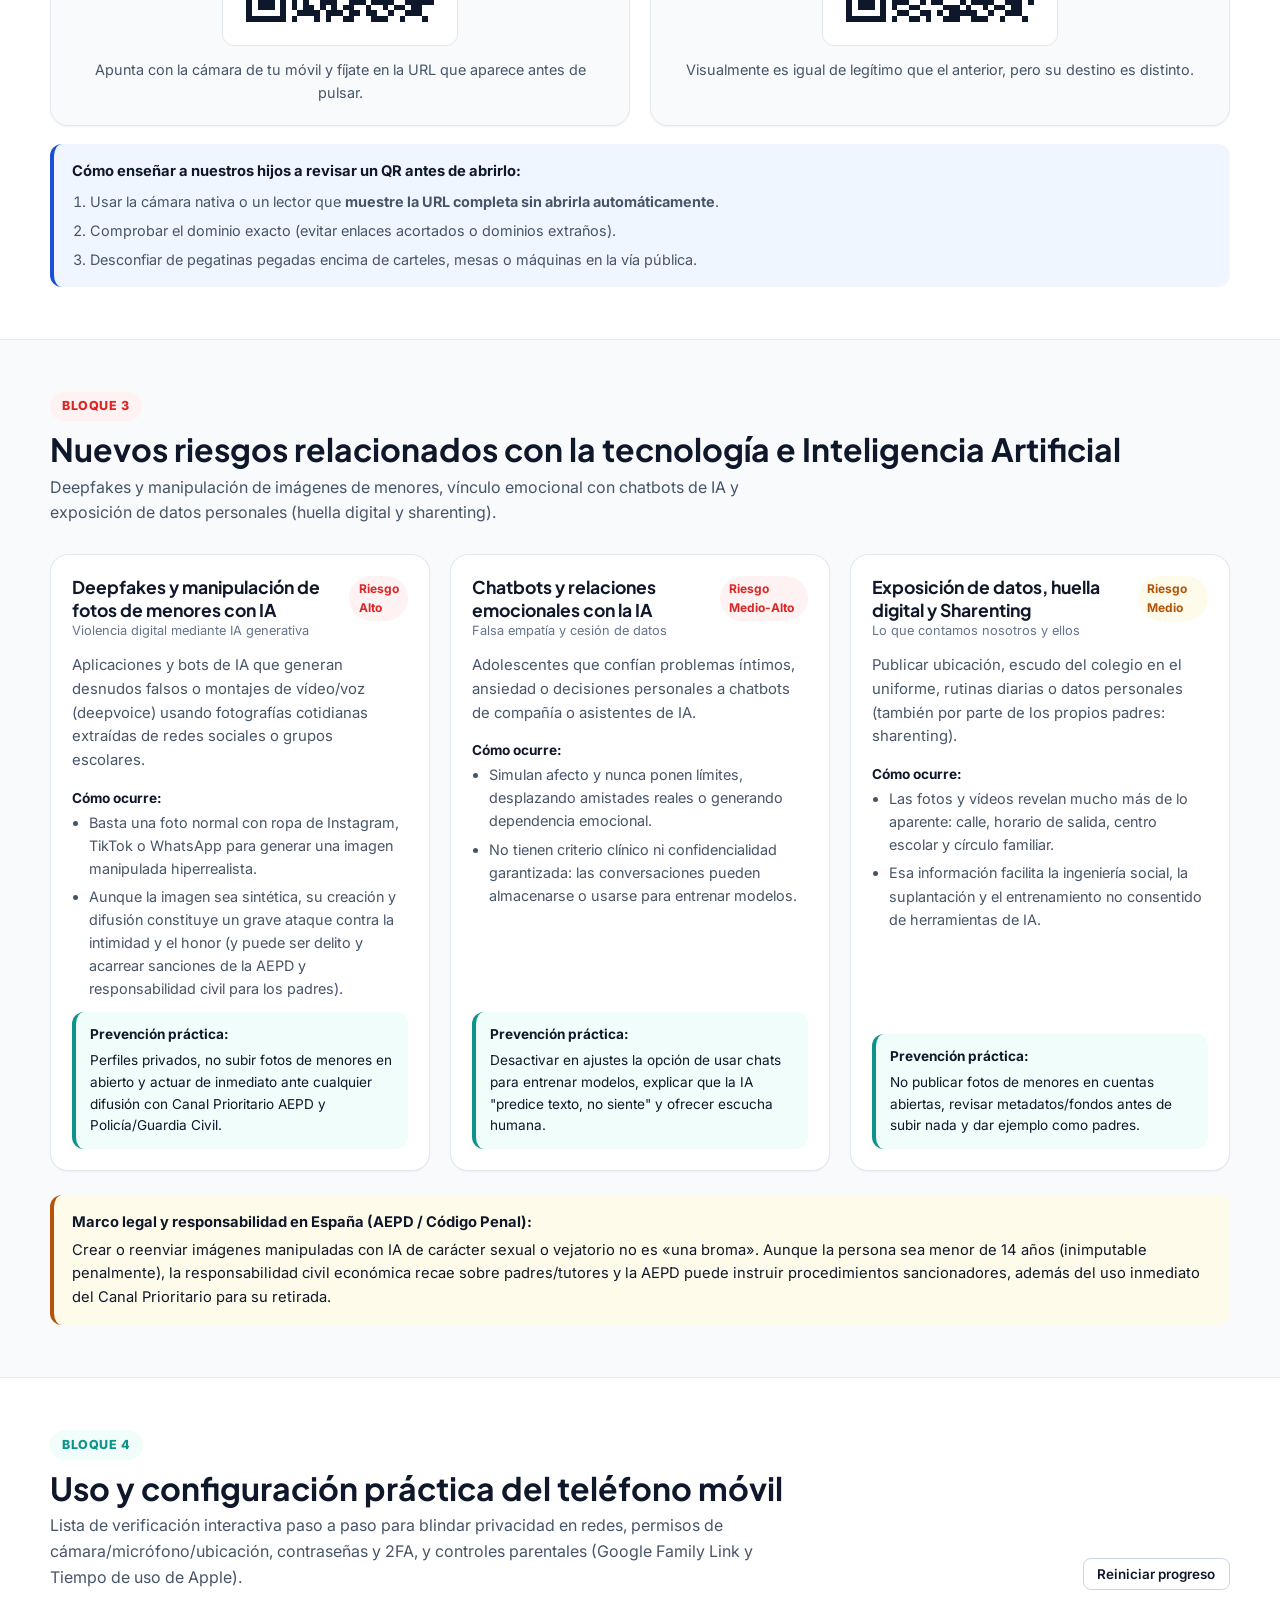
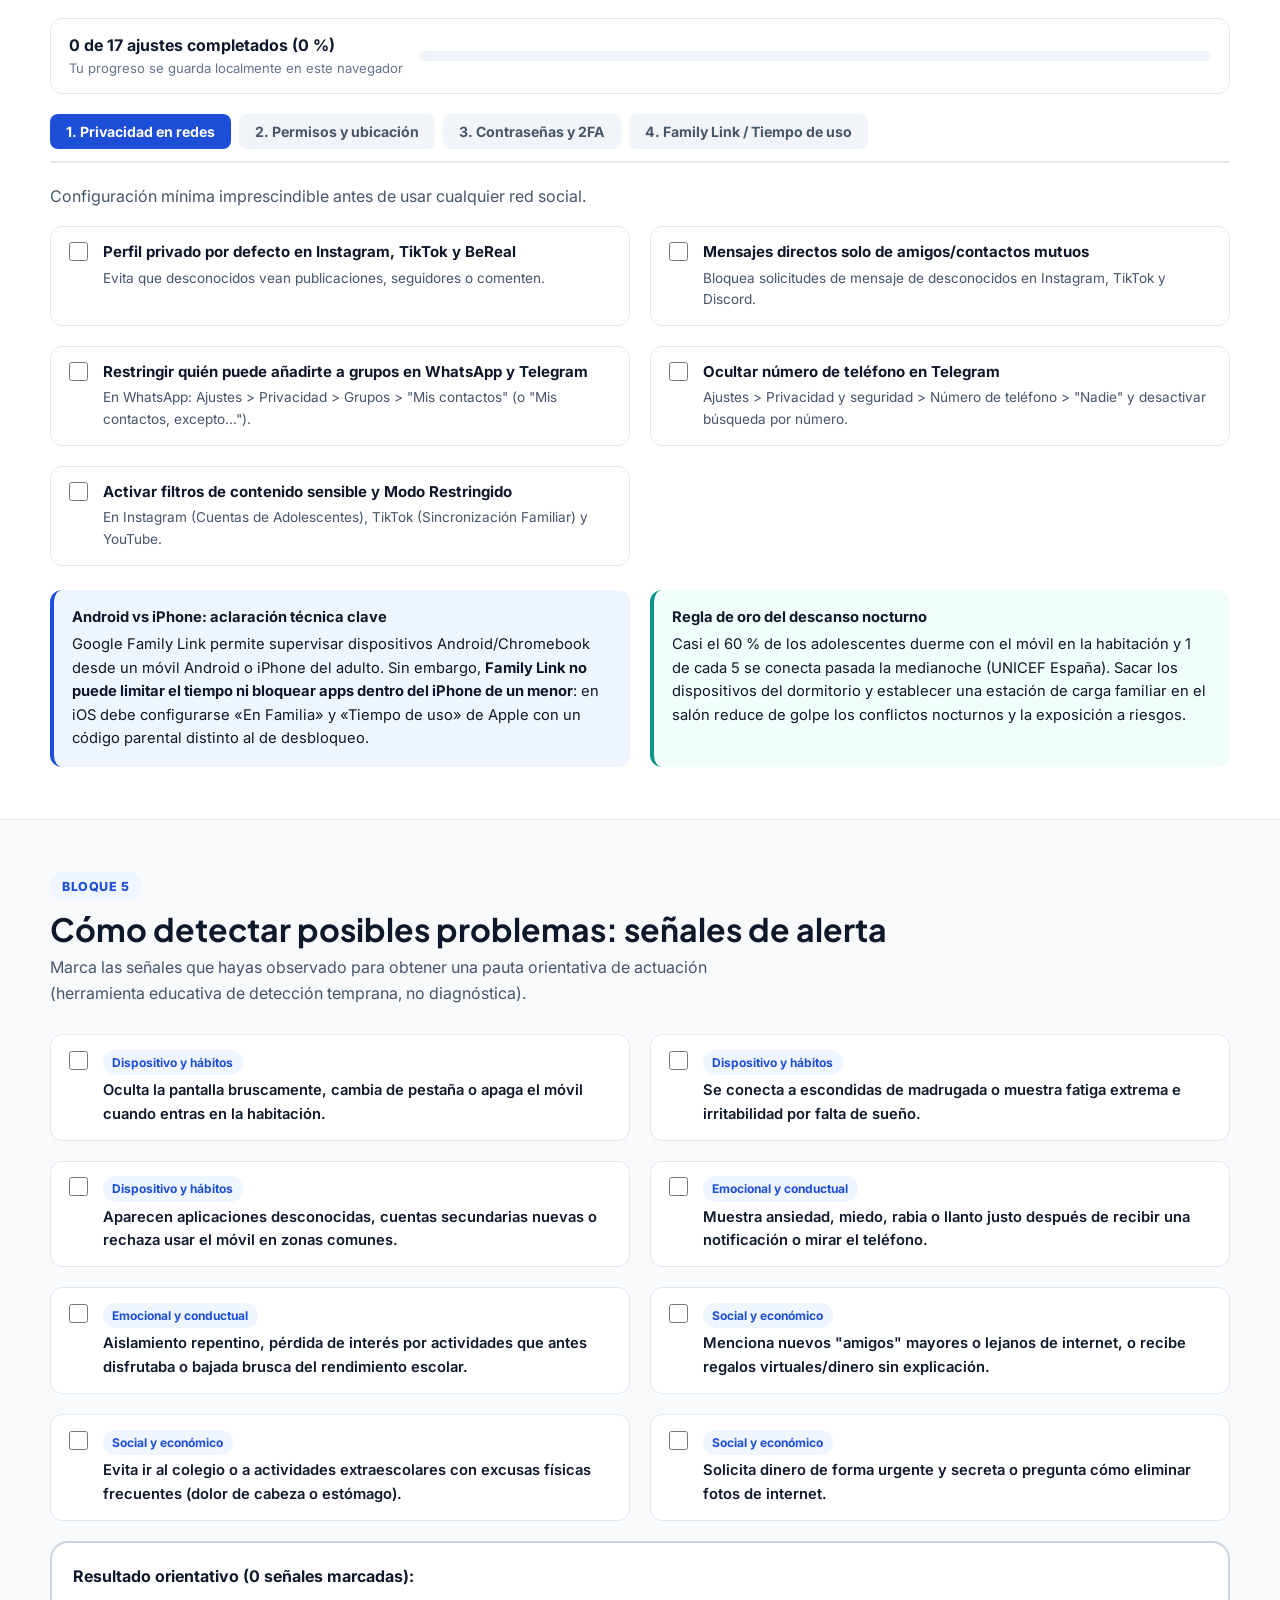
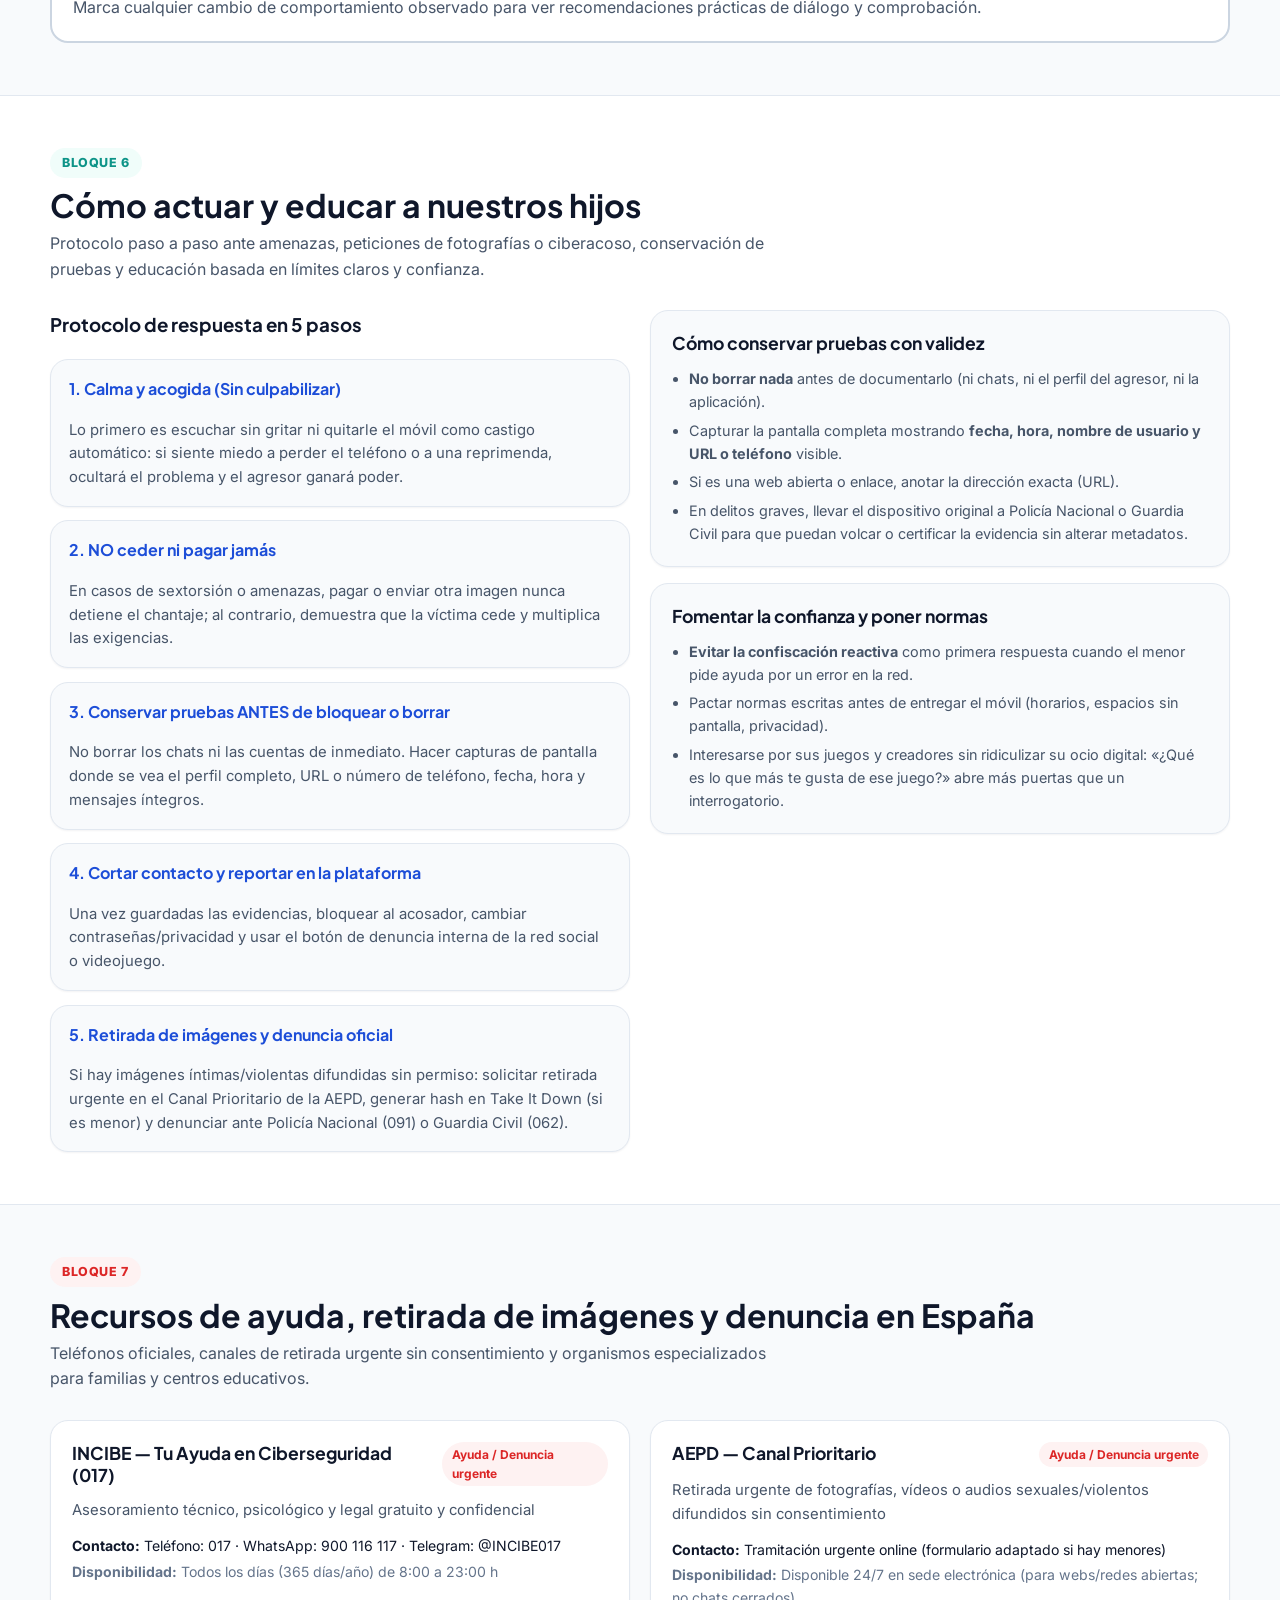
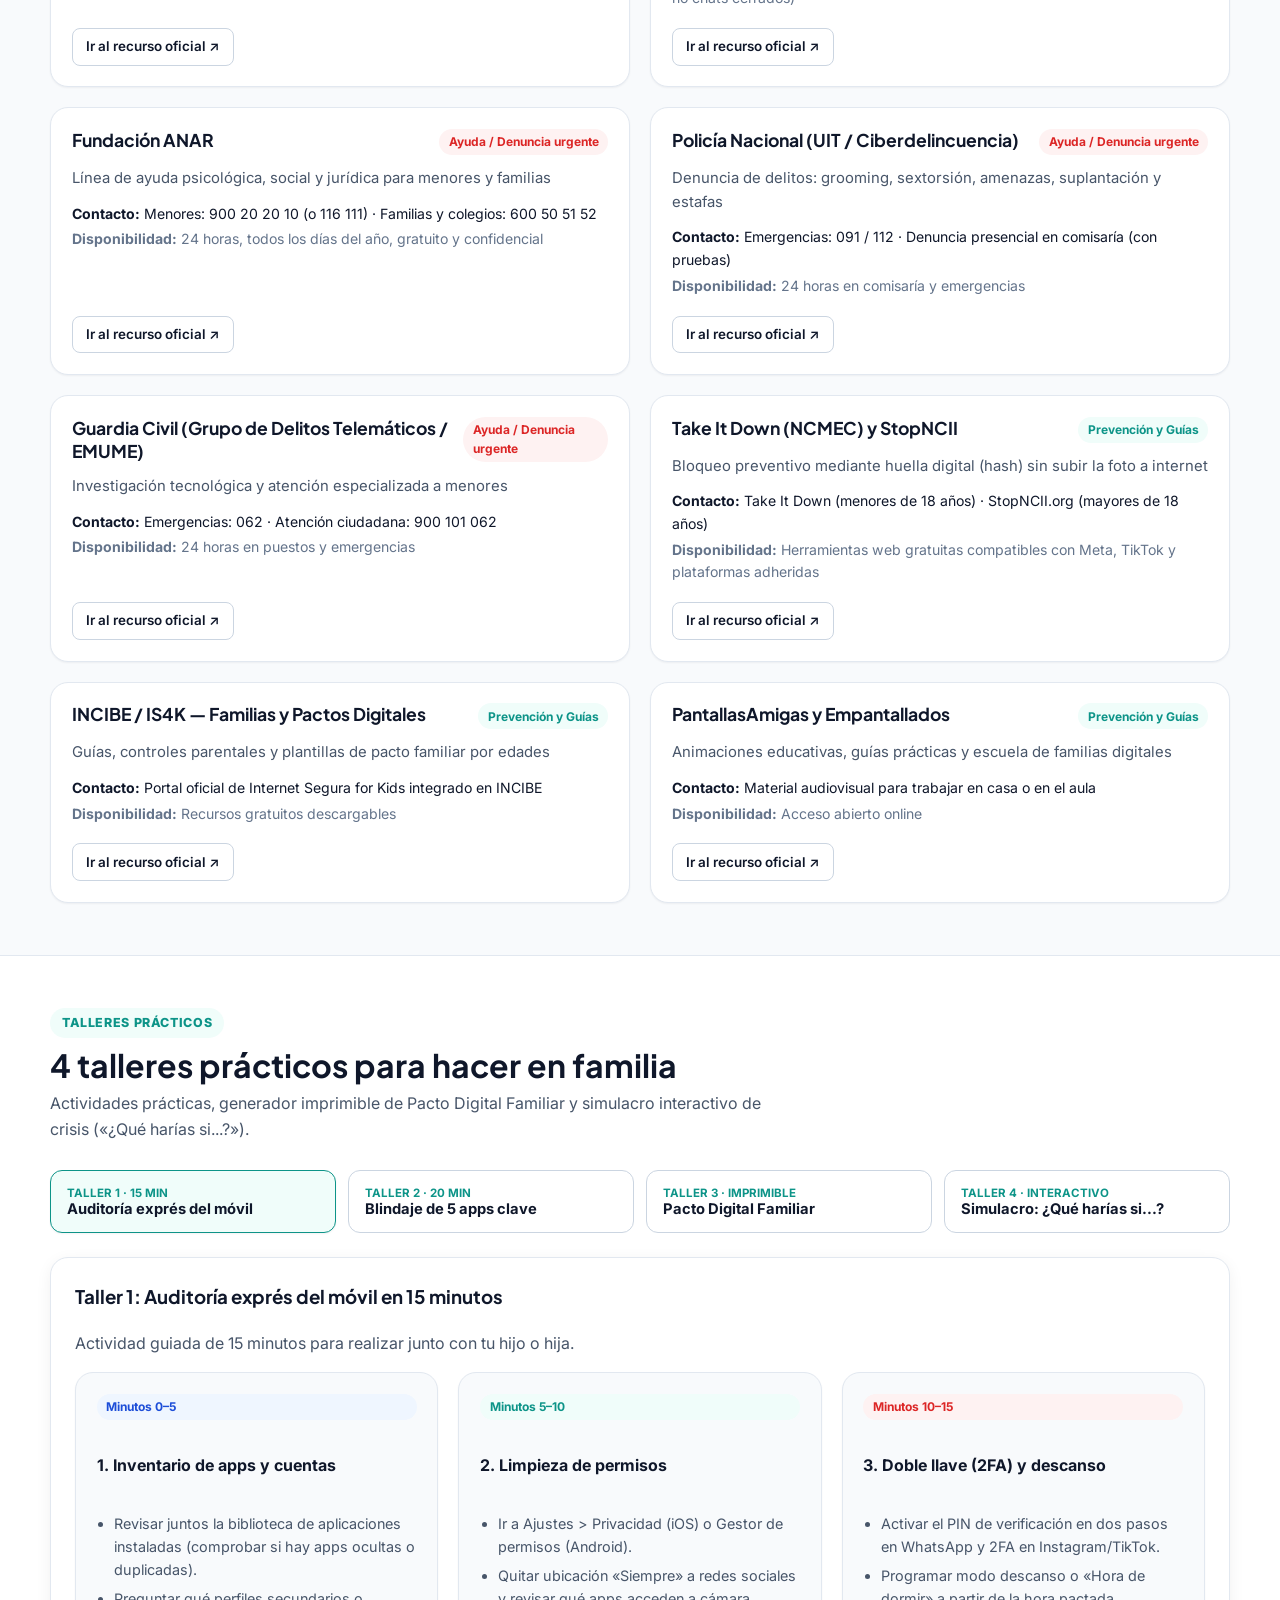
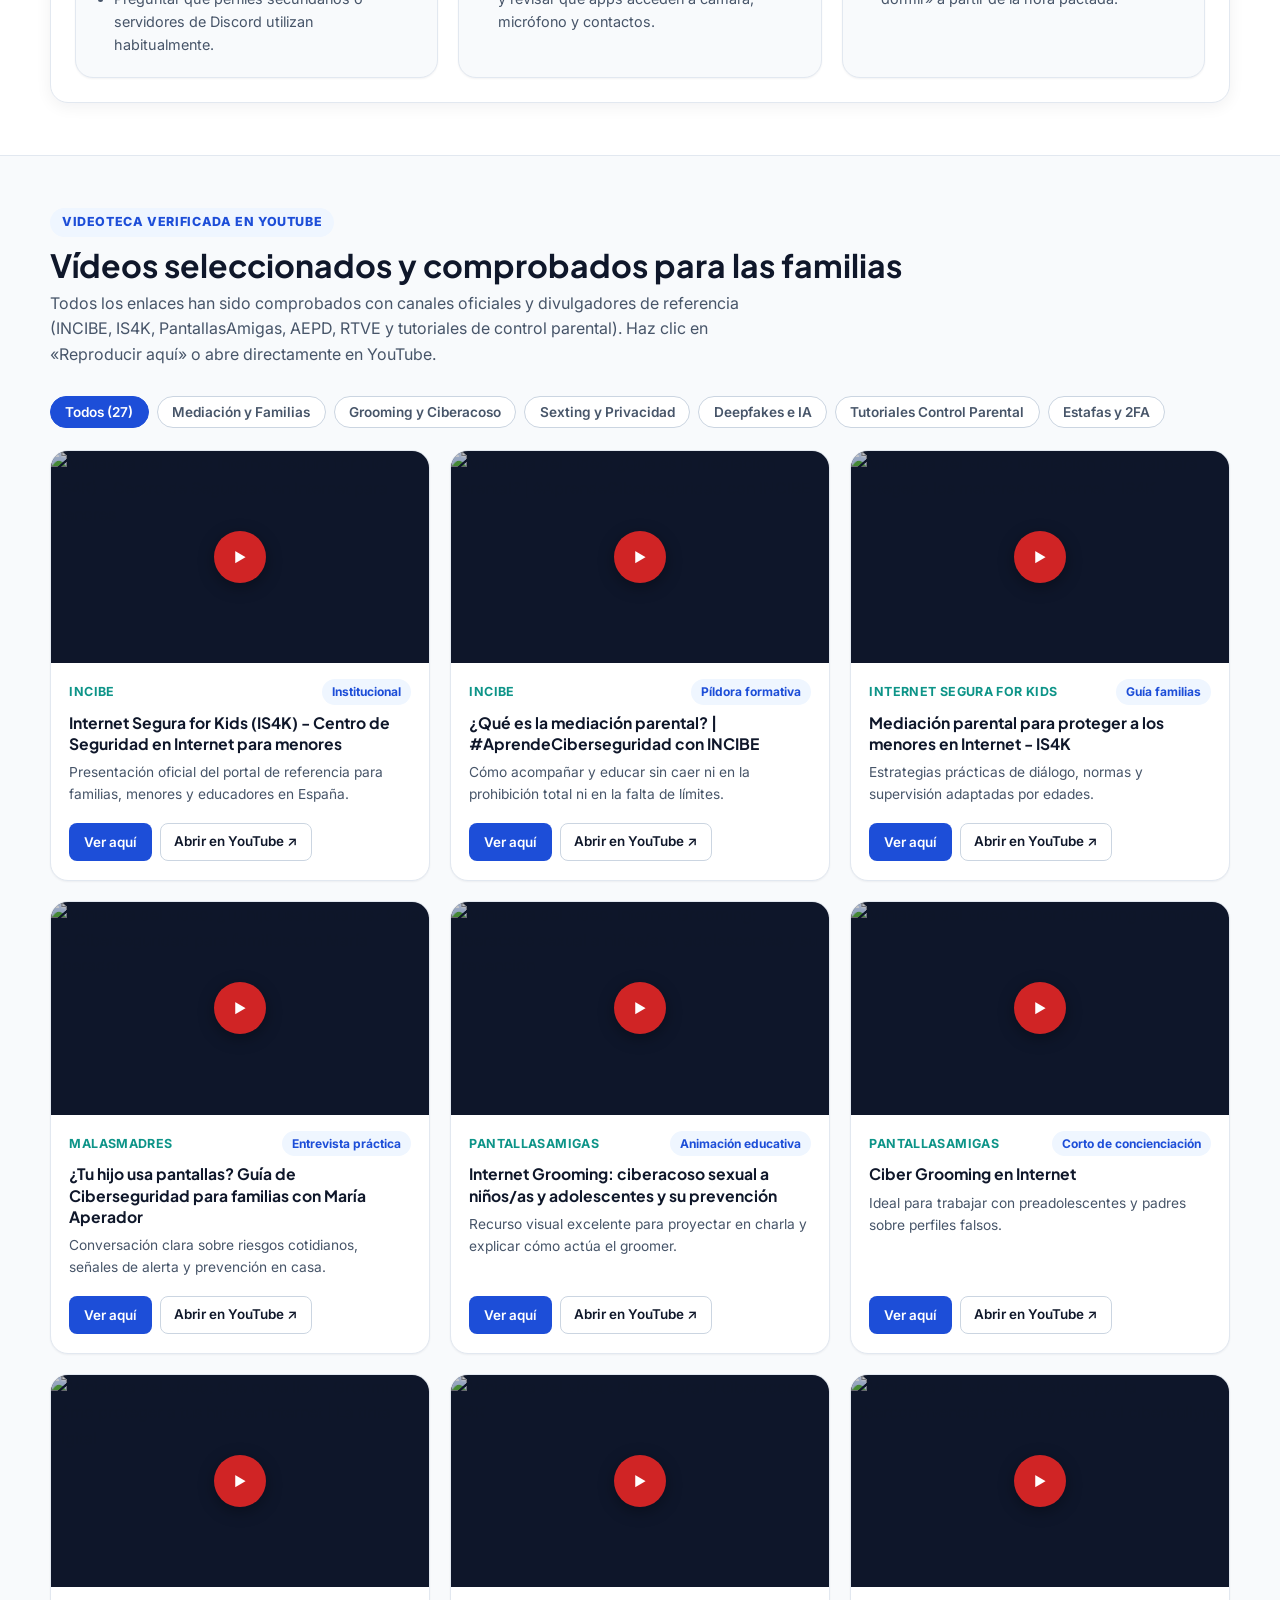
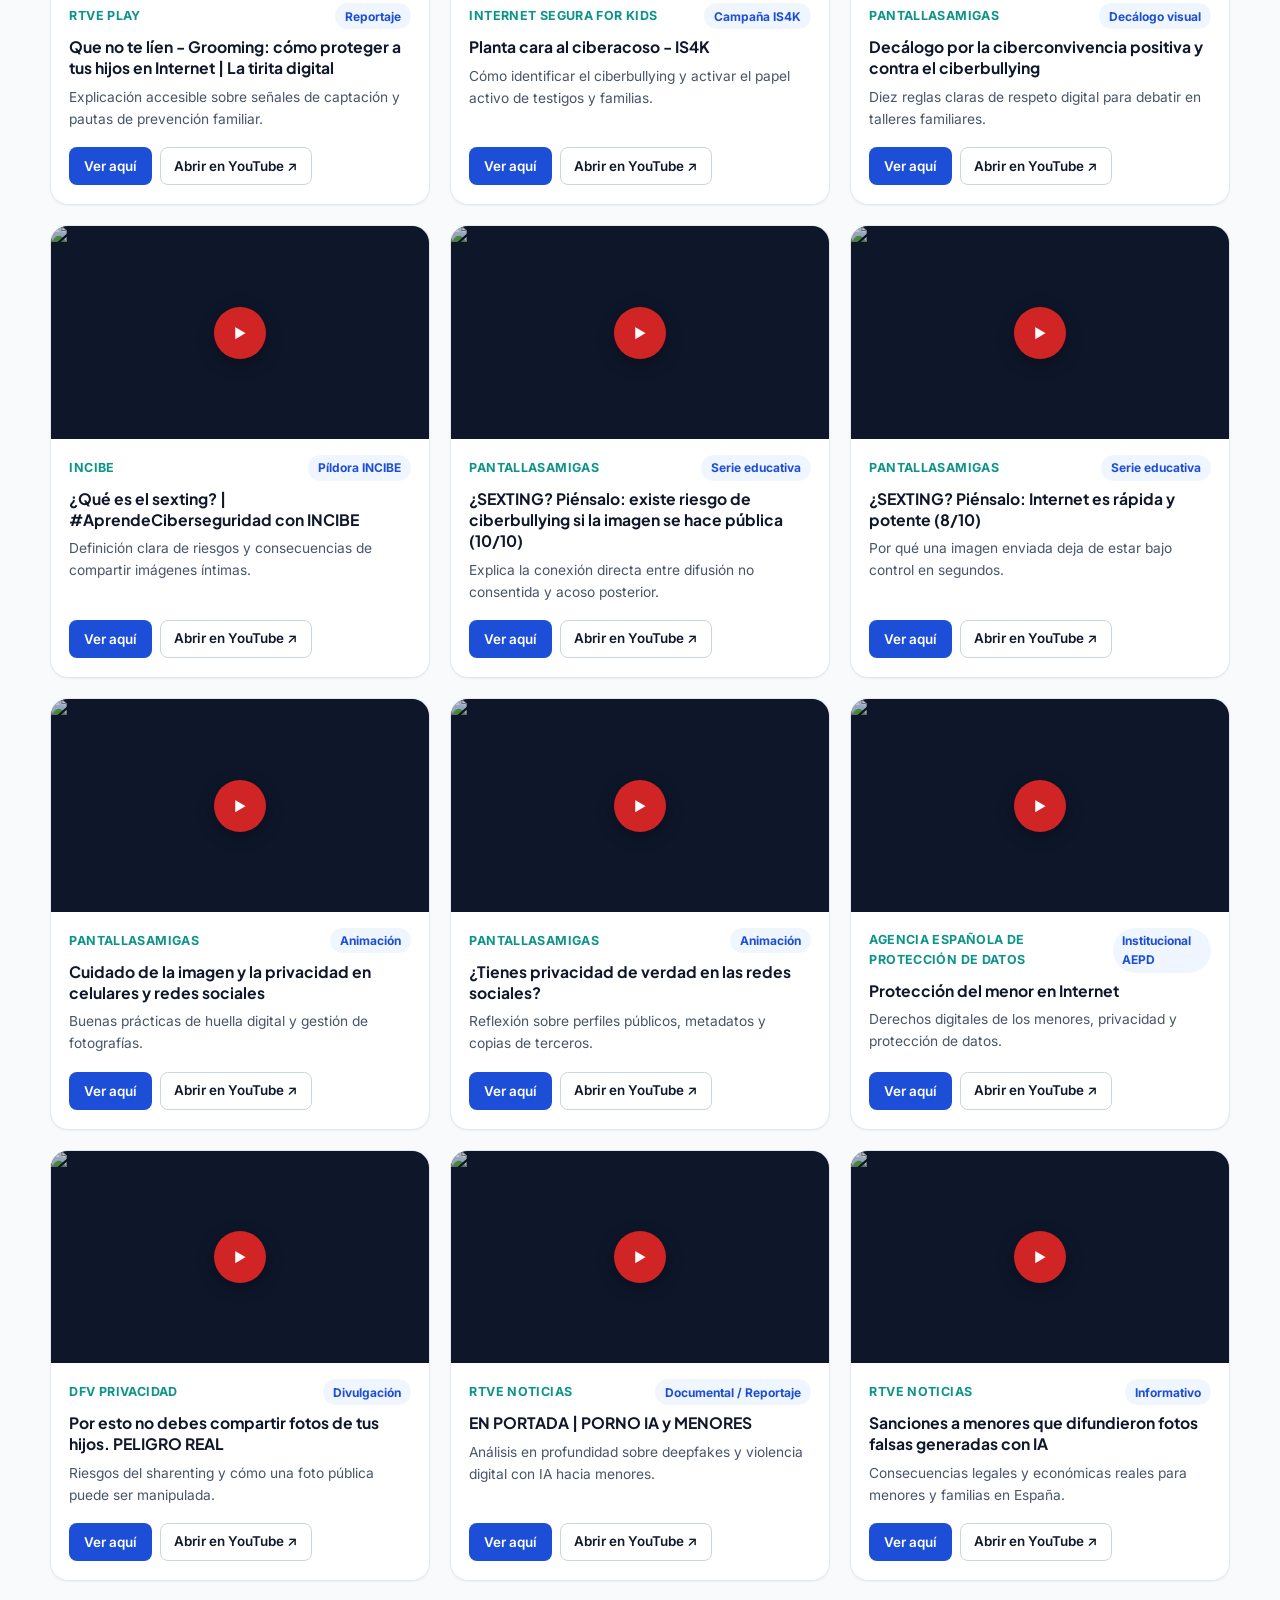
==== commit eb37386f: "Añadir autoria y contacto de Pako Garcia en cabecera y pie de pagina" ====
--- a/index.html
+++ b/index.html
@@ -4,6 +4,7 @@
   <meta charset="UTF-8" />
   <meta name="viewport" content="width=device-width, initial-scale=1.0" />
   <title>Ciberseguridad en el Entorno Padres e Hijos | Guía, Talleres y Recursos</title>
+  <meta name="author" content="Pako García" />
   <meta name="description" content="Guía práctica para familias sobre ciberseguridad en el entorno padres-hijos: redes sociales, riesgos, IA y deepfakes, control parental, señales de alerta, talleres prácticos, noticias reales, vídeos verificados de YouTube y recursos de ayuda (INCIBE 017, AEPD, ANAR)." />
   <link rel="preconnect" href="https://fonts.googleapis.com" />
   <link rel="preconnect" href="https://fonts.gstatic.com" crossorigin />
@@ -63,6 +64,27 @@
       </div>
     </div>
   </header>
+
+  <!-- Franja de autoría superior -->
+  <div class="author-strip" role="region" aria-label="Autoría y contacto">
+    <div class="container author-strip-inner">
+      <div>Autoría: <span class="author-name">Pako García</span></div>
+      <div class="author-links">
+        <a class="author-link" href="mailto:pako.garcia.tutor@gmail.com">
+          <svg width="14" height="14" viewBox="0 0 24 24" fill="none" stroke="currentColor" stroke-width="2" aria-hidden="true"><rect width="20" height="16" x="2" y="4" rx="2"/><path d="m22 7-8.97 5.7a1.94 1.94 0 0 1-2.06 0L2 7"/></svg>
+          pako.garcia.tutor@gmail.com
+        </a>
+        <a class="author-link" href="https://www.linkedin.com/in/pako-garcia/" target="_blank" rel="noopener noreferrer">
+          <svg width="14" height="14" viewBox="0 0 24 24" fill="none" stroke="currentColor" stroke-width="2" aria-hidden="true"><path d="M16 8a6 6 0 0 1 6 6v7h-4v-7a2 2 0 0 0-2-2 2 2 0 0 0-2 2v7h-4v-7a6 6 0 0 1 6-6z"/><rect width="4" height="12" x="2" y="9"/><circle cx="4" cy="4" r="2"/></svg>
+          LinkedIn
+        </a>
+        <a class="author-link" href="https://wa.me/34634432487" target="_blank" rel="noopener noreferrer">
+          <svg width="14" height="14" viewBox="0 0 24 24" fill="none" stroke="currentColor" stroke-width="2" aria-hidden="true"><path d="M22 16.92v3a2 2 0 0 1-2.18 2 19.79 19.79 0 0 1-8.63-3.07 19.5 19.5 0 0 1-6-6 19.79 19.79 0 0 1-3.07-8.67A2 2 0 0 1 4.11 2h3a2 2 0 0 1 2 1.72 12.84 12.84 0 0 0 .7 2.81 2 2 0 0 1-.45 2.11L8.09 9.91a16 16 0 0 0 6 6l1.27-1.27a2 2 0 0 1 2.11-.45 12.84 12.84 0 0 0 2.81.7A2 2 0 0 1 22 16.92z"/></svg>
+          WhatsApp +34634432487
+        </a>
+      </div>
+    </div>
+  </div>
 
   <!-- Hero -->
   <section class="hero" id="inicio">
@@ -535,6 +557,24 @@
         </ul>
       </div>
     </div>
+
+    <div class="container footer-author">
+      <div>Autoría: <span class="author-name">Pako García</span></div>
+      <div class="author-links">
+        <a class="author-link" href="mailto:pako.garcia.tutor@gmail.com">
+          <svg width="14" height="14" viewBox="0 0 24 24" fill="none" stroke="currentColor" stroke-width="2" aria-hidden="true"><rect width="20" height="16" x="2" y="4" rx="2"/><path d="m22 7-8.97 5.7a1.94 1.94 0 0 1-2.06 0L2 7"/></svg>
+          pako.garcia.tutor@gmail.com
+        </a>
+        <a class="author-link" href="https://www.linkedin.com/in/pako-garcia/" target="_blank" rel="noopener noreferrer">
+          <svg width="14" height="14" viewBox="0 0 24 24" fill="none" stroke="currentColor" stroke-width="2" aria-hidden="true"><path d="M16 8a6 6 0 0 1 6 6v7h-4v-7a2 2 0 0 0-2-2 2 2 0 0 0-2 2v7h-4v-7a6 6 0 0 1 6-6z"/><rect width="4" height="12" x="2" y="9"/><circle cx="4" cy="4" r="2"/></svg>
+          LinkedIn
+        </a>
+        <a class="author-link" href="https://wa.me/34634432487" target="_blank" rel="noopener noreferrer">
+          <svg width="14" height="14" viewBox="0 0 24 24" fill="none" stroke="currentColor" stroke-width="2" aria-hidden="true"><path d="M22 16.92v3a2 2 0 0 1-2.18 2 19.79 19.79 0 0 1-8.63-3.07 19.5 19.5 0 0 1-6-6 19.79 19.79 0 0 1-3.07-8.67A2 2 0 0 1 4.11 2h3a2 2 0 0 1 2 1.72 12.84 12.84 0 0 0 .7 2.81 2 2 0 0 1-.45 2.11L8.09 9.91a16 16 0 0 0 6 6l1.27-1.27a2 2 0 0 1 2.11-.45 12.84 12.84 0 0 0 2.81.7A2 2 0 0 1 22 16.92z"/></svg>
+          WhatsApp +34634432487
+        </a>
+      </div>
+    </div>
   </footer>
 
   <!-- Modal Reproductor de Vídeo y Emergencia SOS -->
--- a/css/styles.css
+++ b/css/styles.css
@@ -282,6 +282,47 @@
   font-weight: 600;
   color: #bfdbfe;
   margin-bottom: 1rem;
+}
+
+.author-strip {
+  background: #1e293b;
+  color: #e2e8f0;
+  font-size: 0.84rem;
+  border-bottom: 1px solid rgba(255, 255, 255, 0.1);
+  padding: 0.45rem 0;
+}
+
+.author-strip-inner {
+  display: flex;
+  flex-wrap: wrap;
+  align-items: center;
+  justify-content: space-between;
+  gap: 0.65rem 1.25rem;
+}
+
+.author-name {
+  font-weight: 700;
+  color: #ffffff;
+}
+
+.author-links {
+  display: flex;
+  flex-wrap: wrap;
+  align-items: center;
+  gap: 0.65rem 1.1rem;
+}
+
+.author-link {
+  display: inline-flex;
+  align-items: center;
+  gap: 0.35rem;
+  color: #93c5fd;
+  font-weight: 500;
+}
+
+.author-link:hover {
+  color: #ffffff;
+  text-decoration: underline;
 }
 
 .hero h1 {
@@ -1255,6 +1296,17 @@
 
 .site-footer a {
   color: #93c5fd;
+}
+
+.footer-author {
+  margin-top: 2rem;
+  padding-top: 1.25rem;
+  border-top: 1px solid rgba(255, 255, 255, 0.14);
+  display: flex;
+  flex-wrap: wrap;
+  align-items: center;
+  justify-content: space-between;
+  gap: 0.75rem 1.5rem;
 }
 
 /* Responsive */
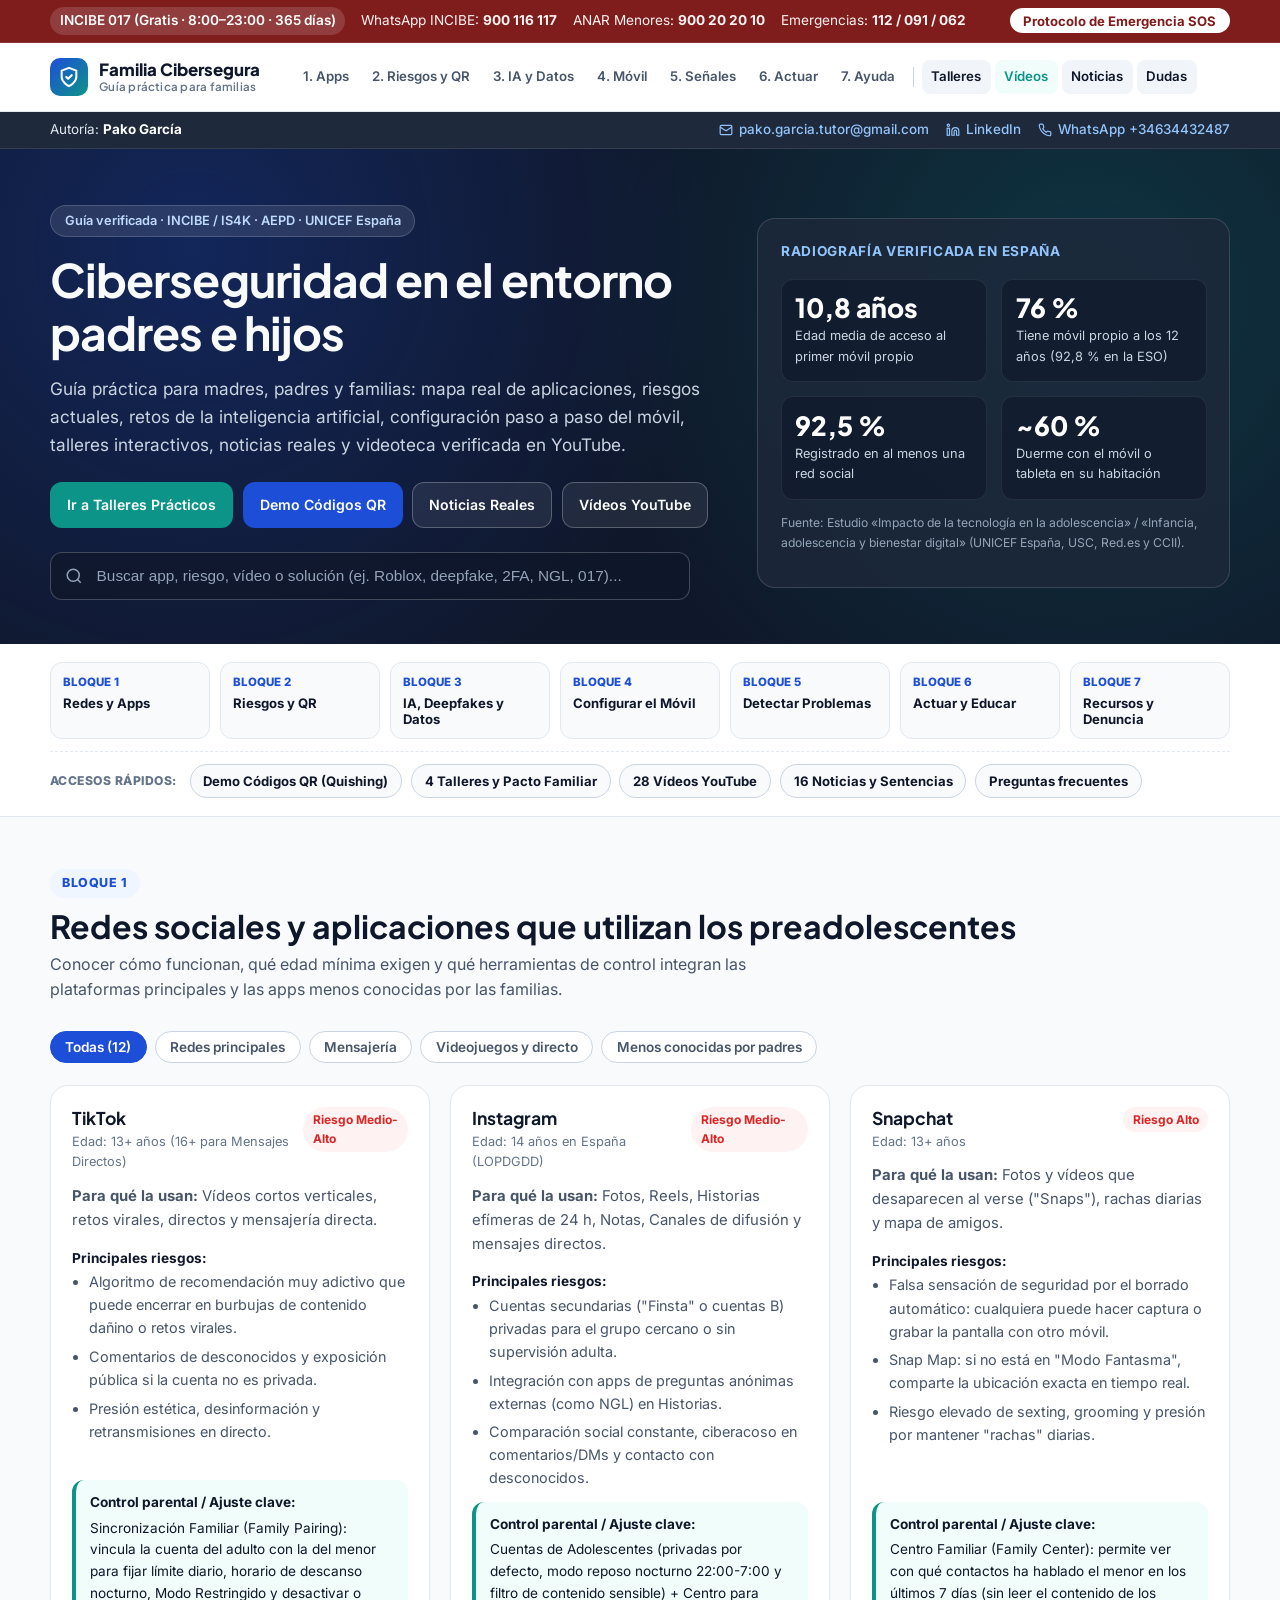
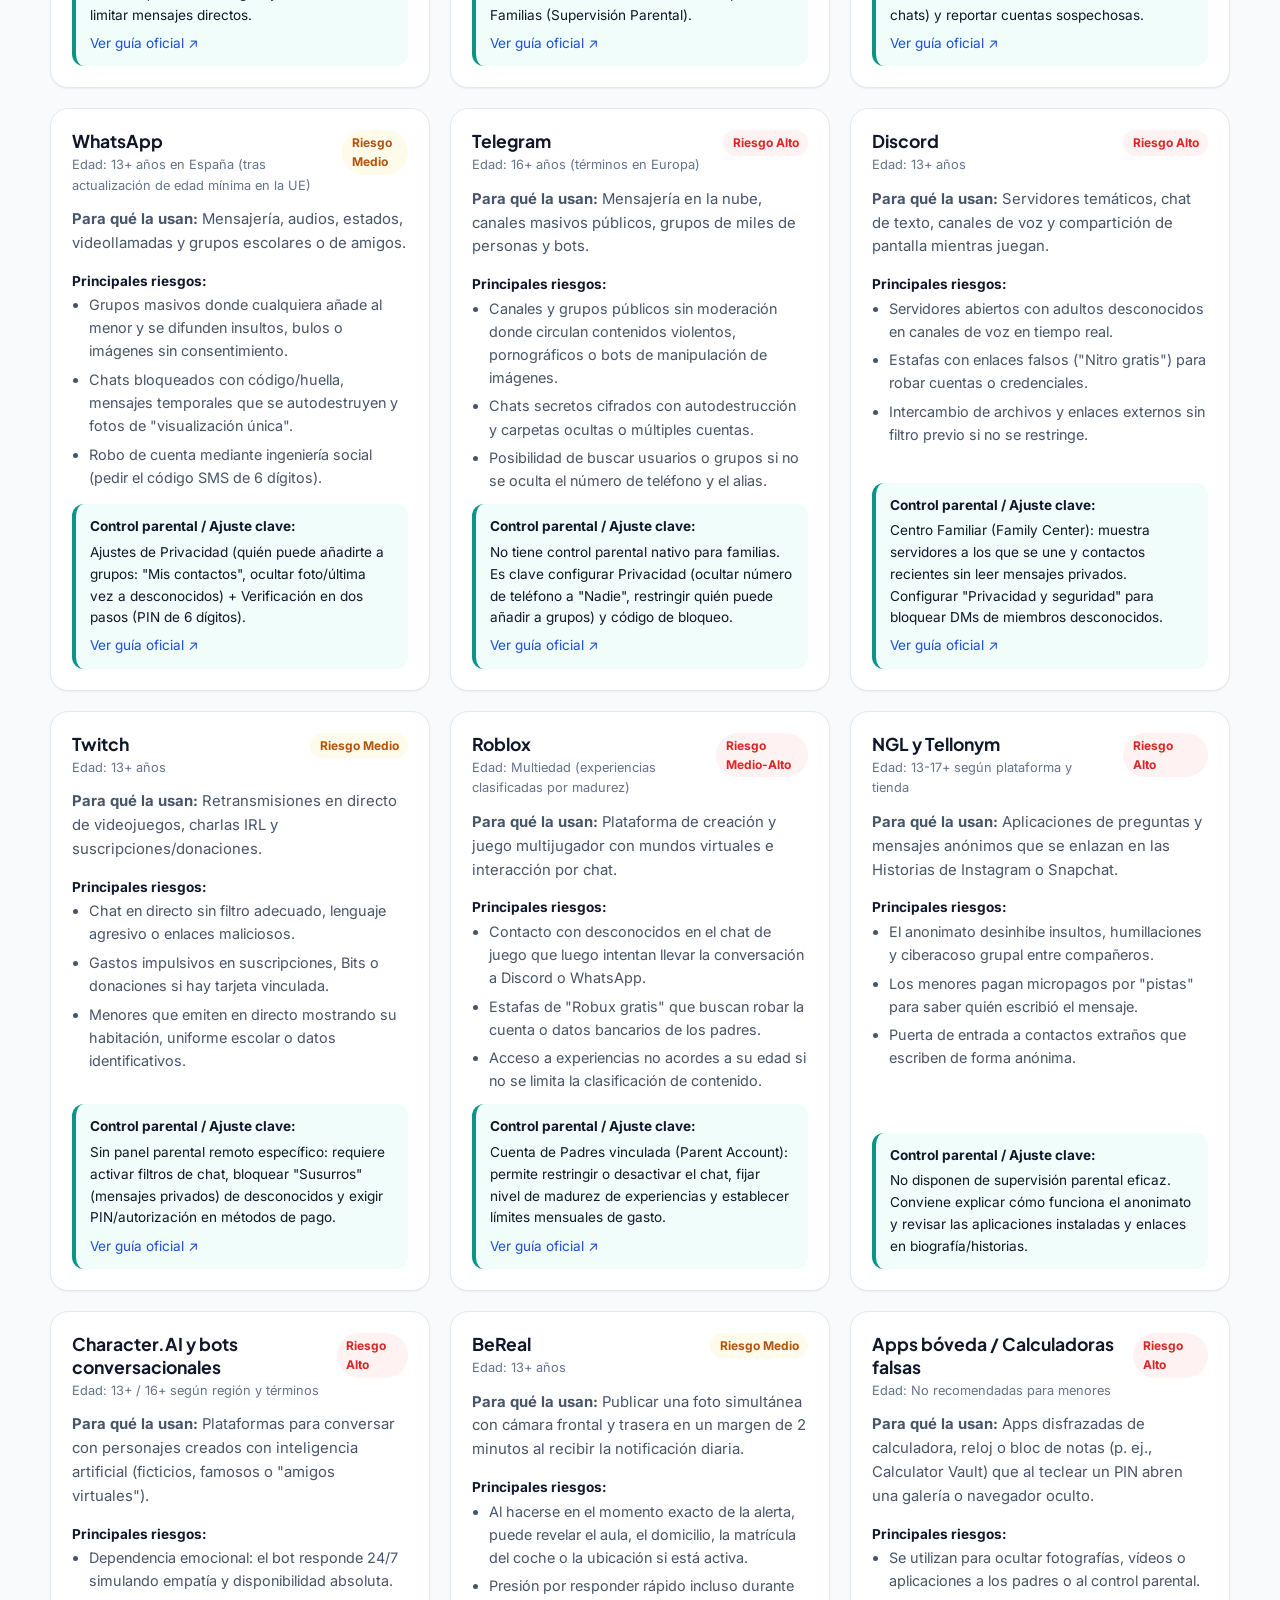
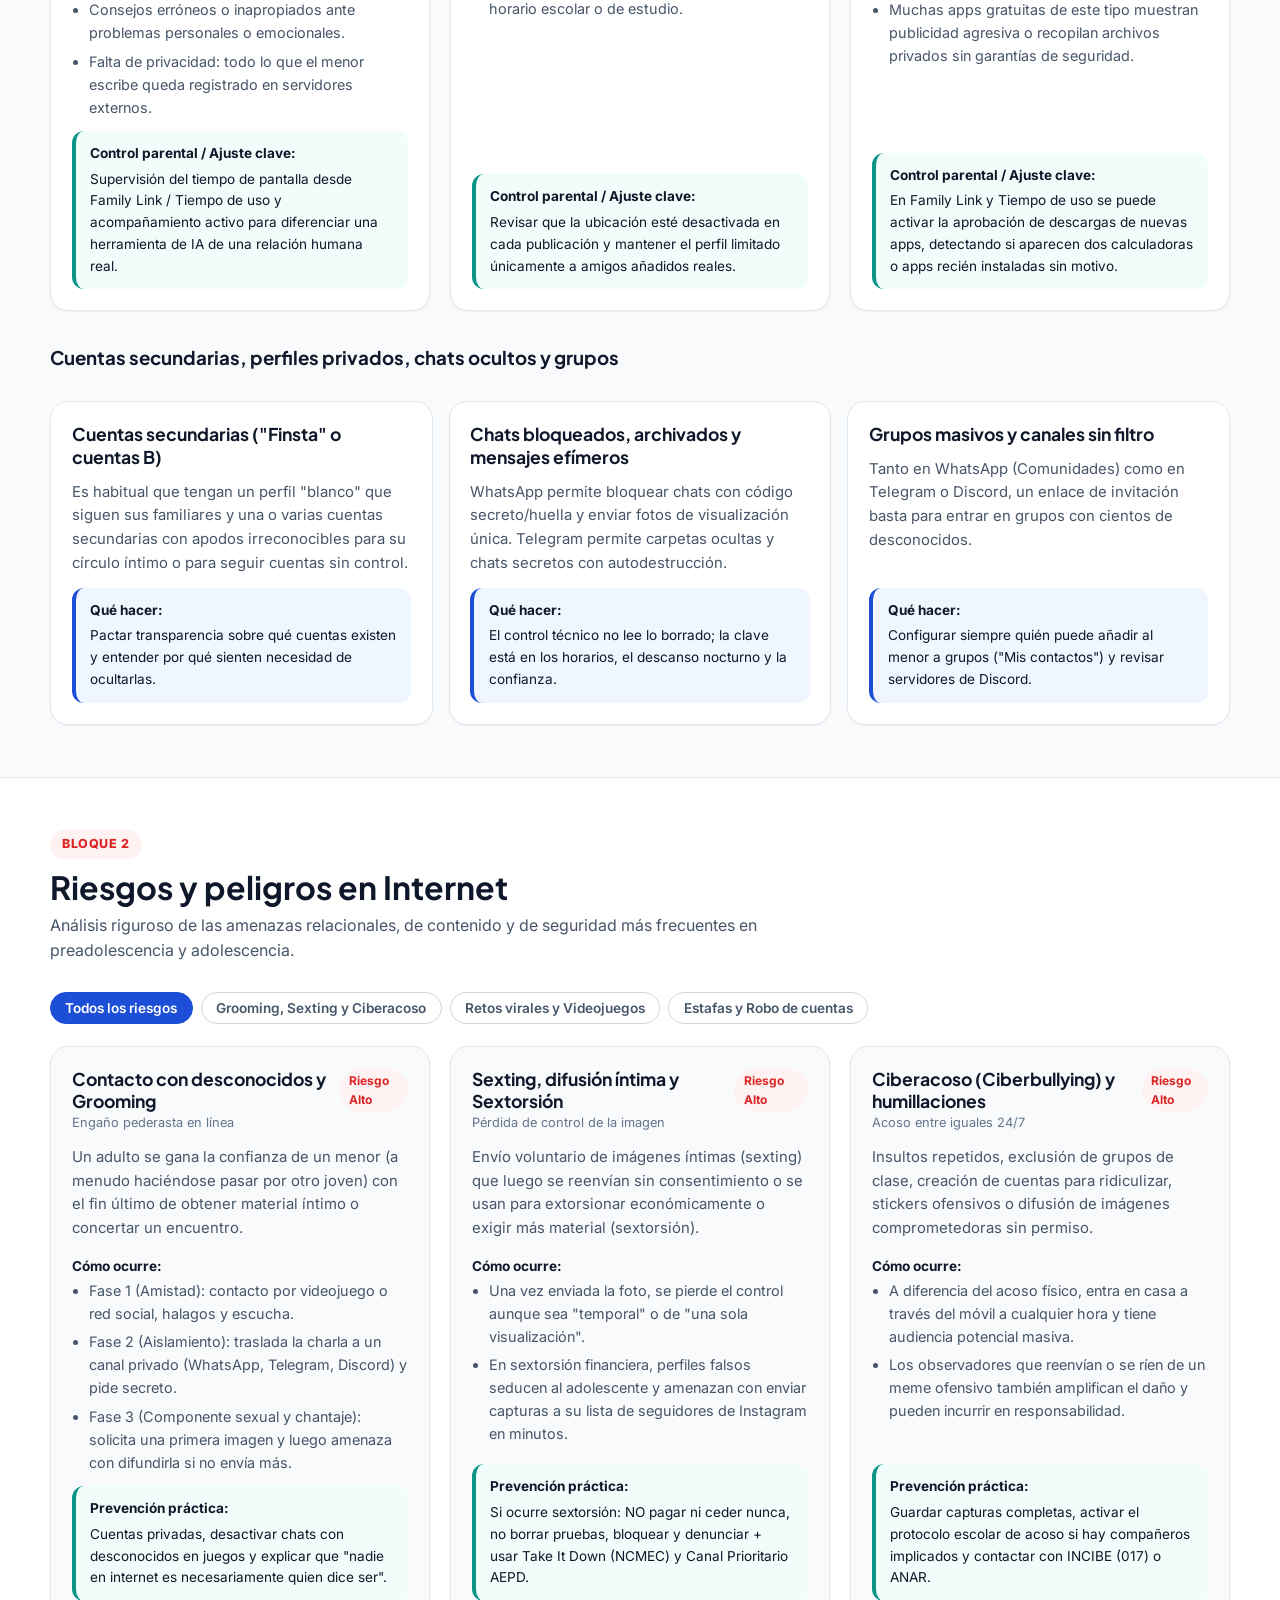
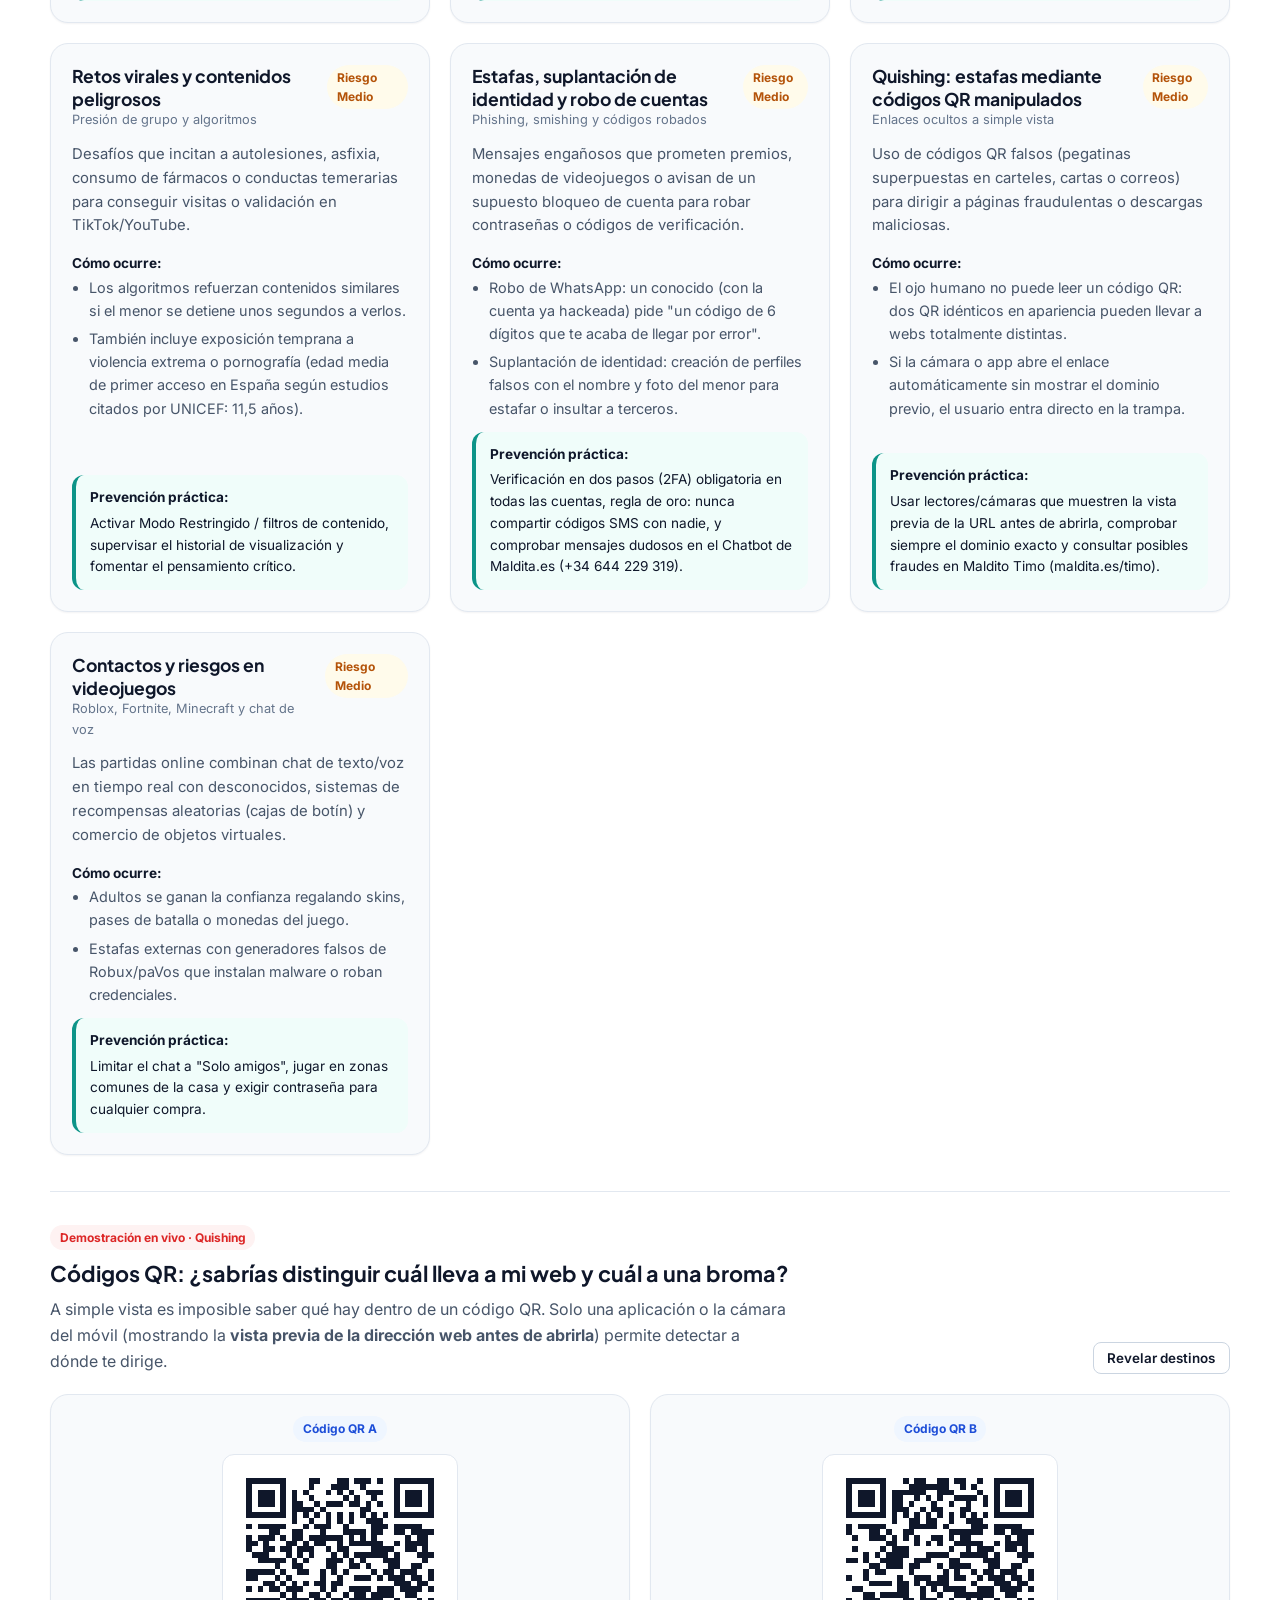
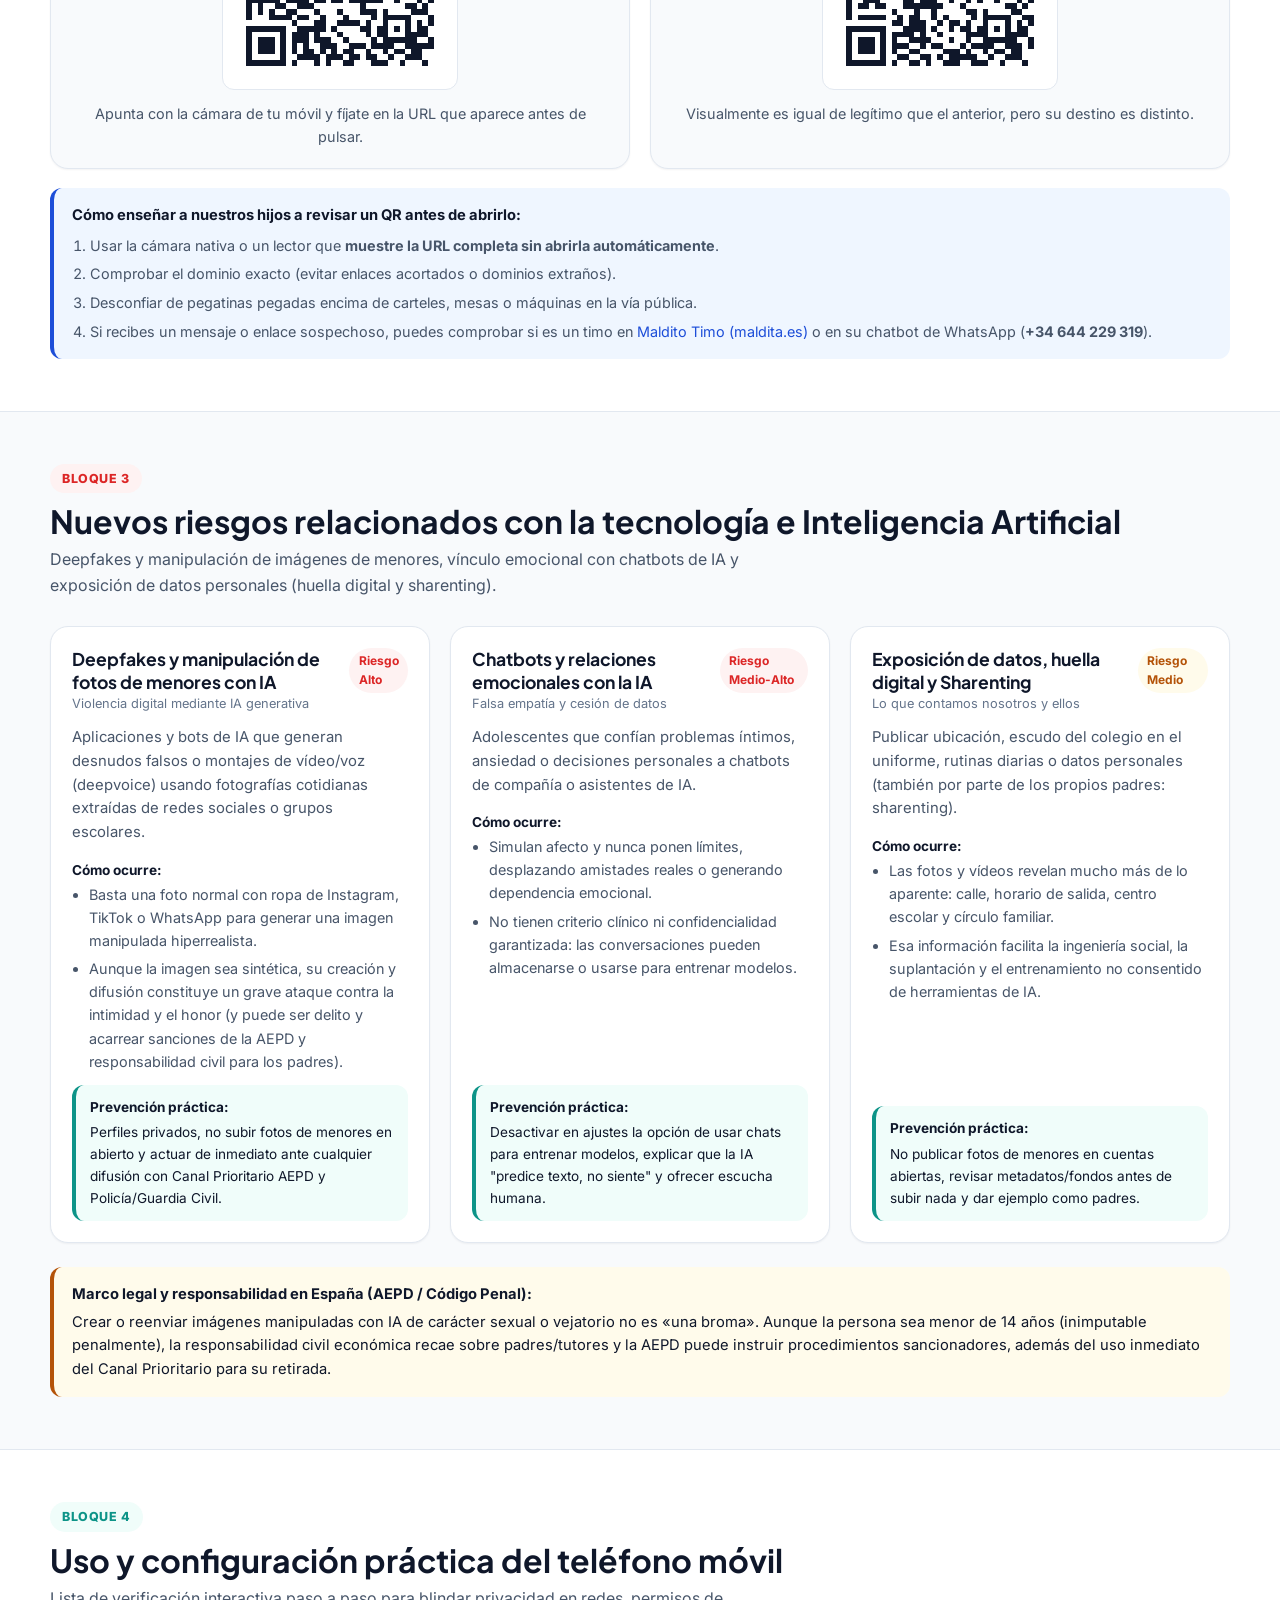
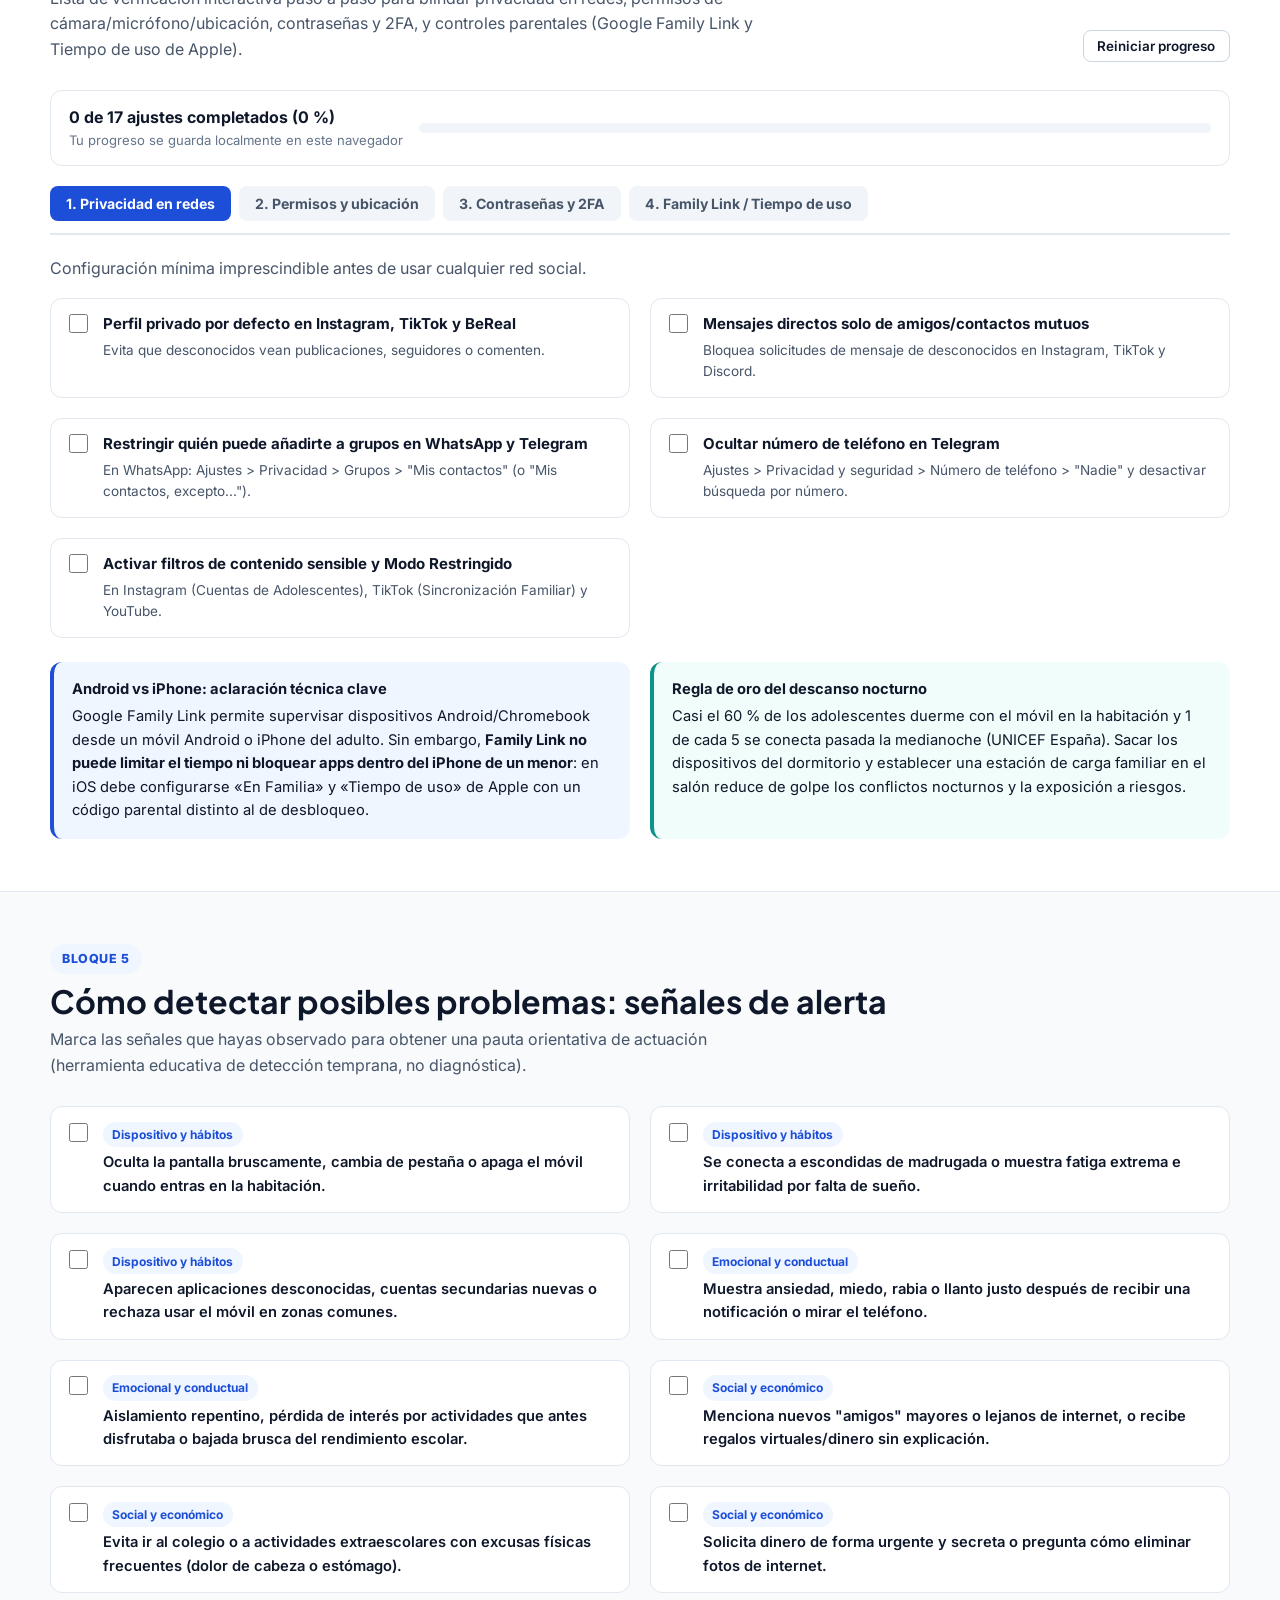
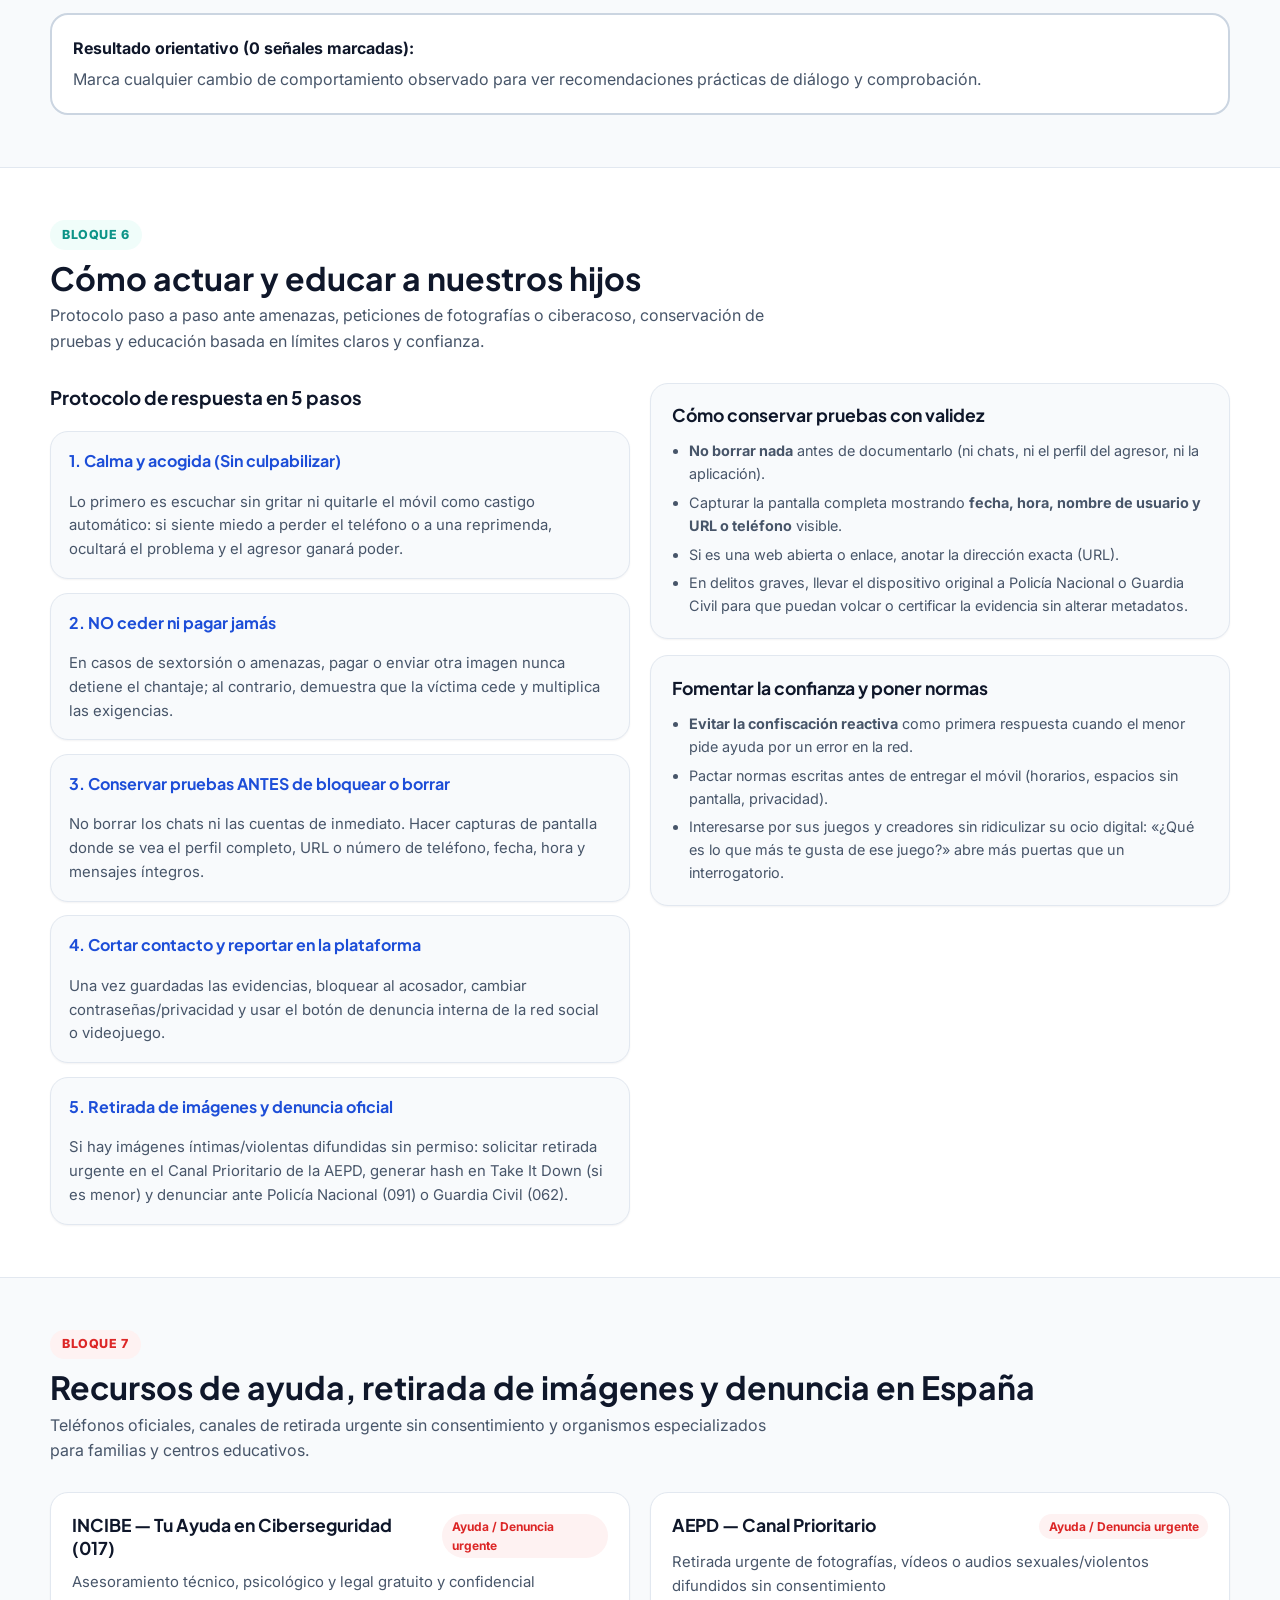
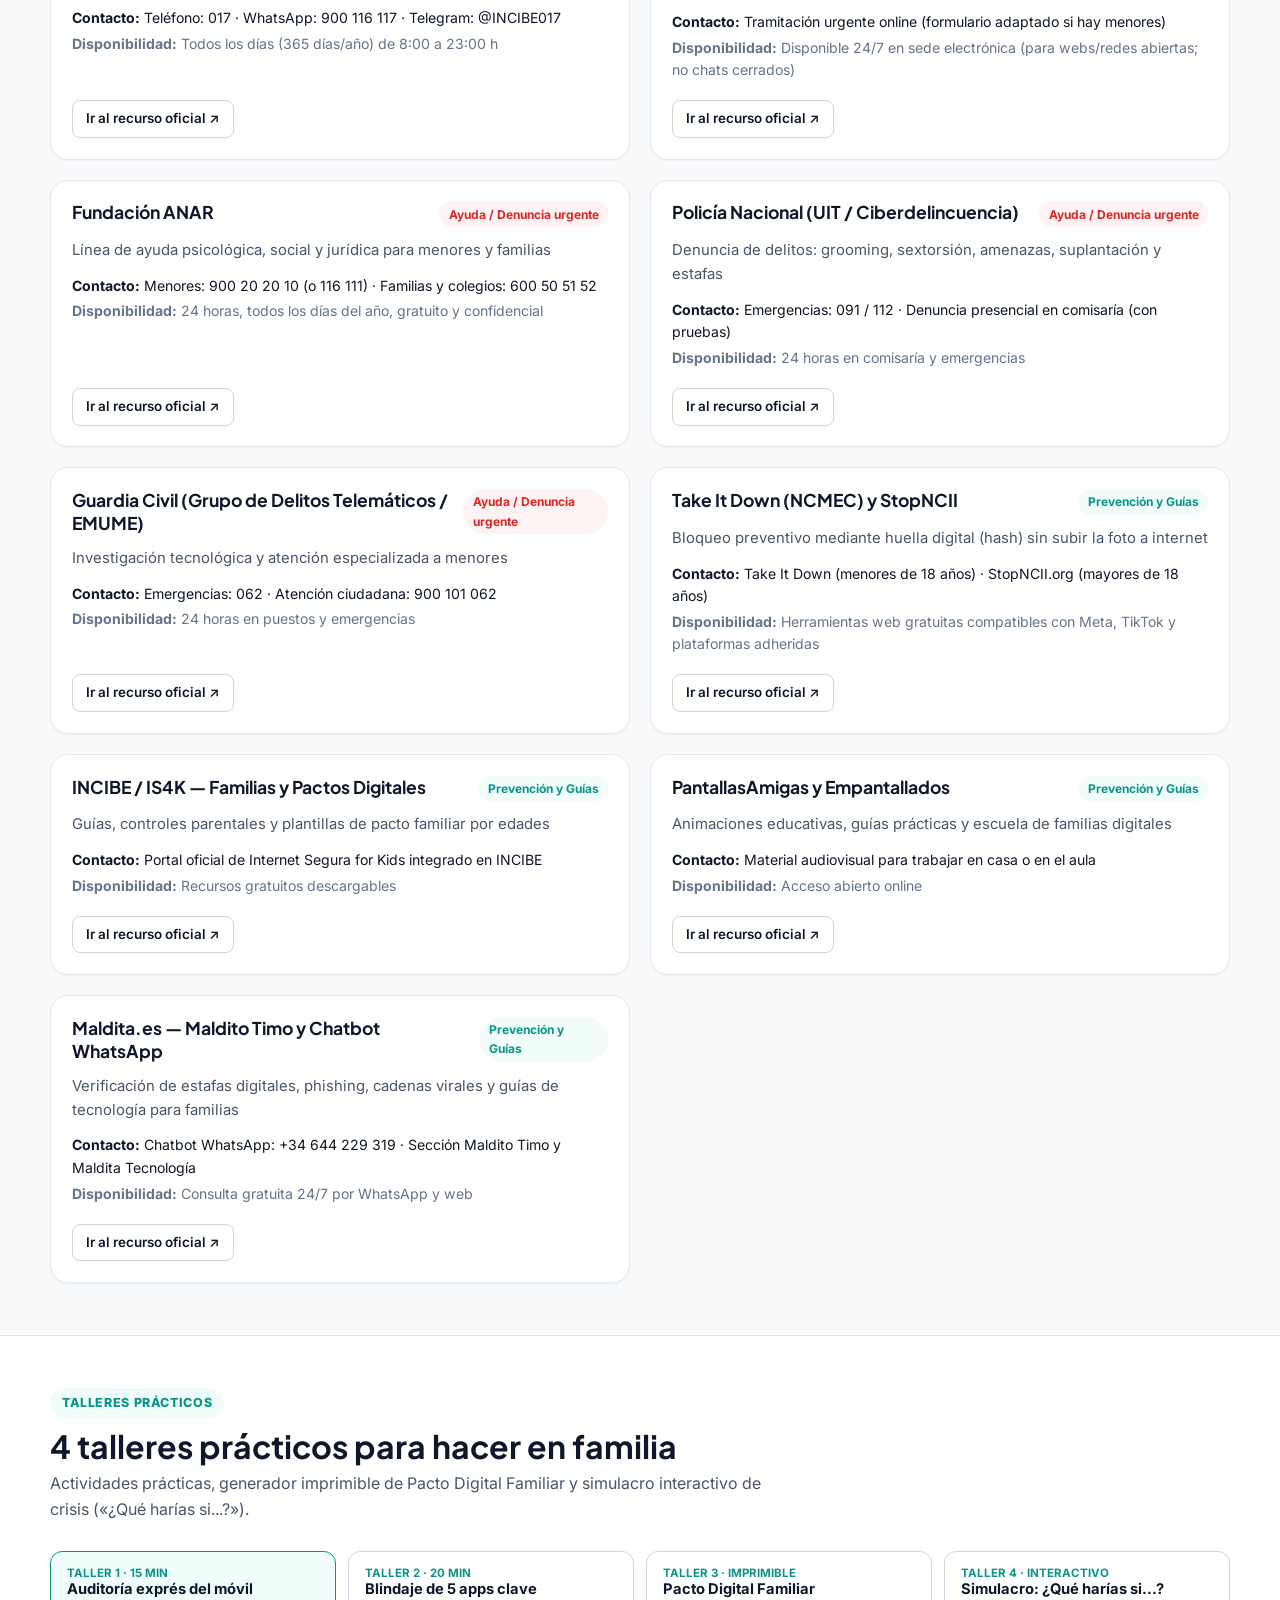
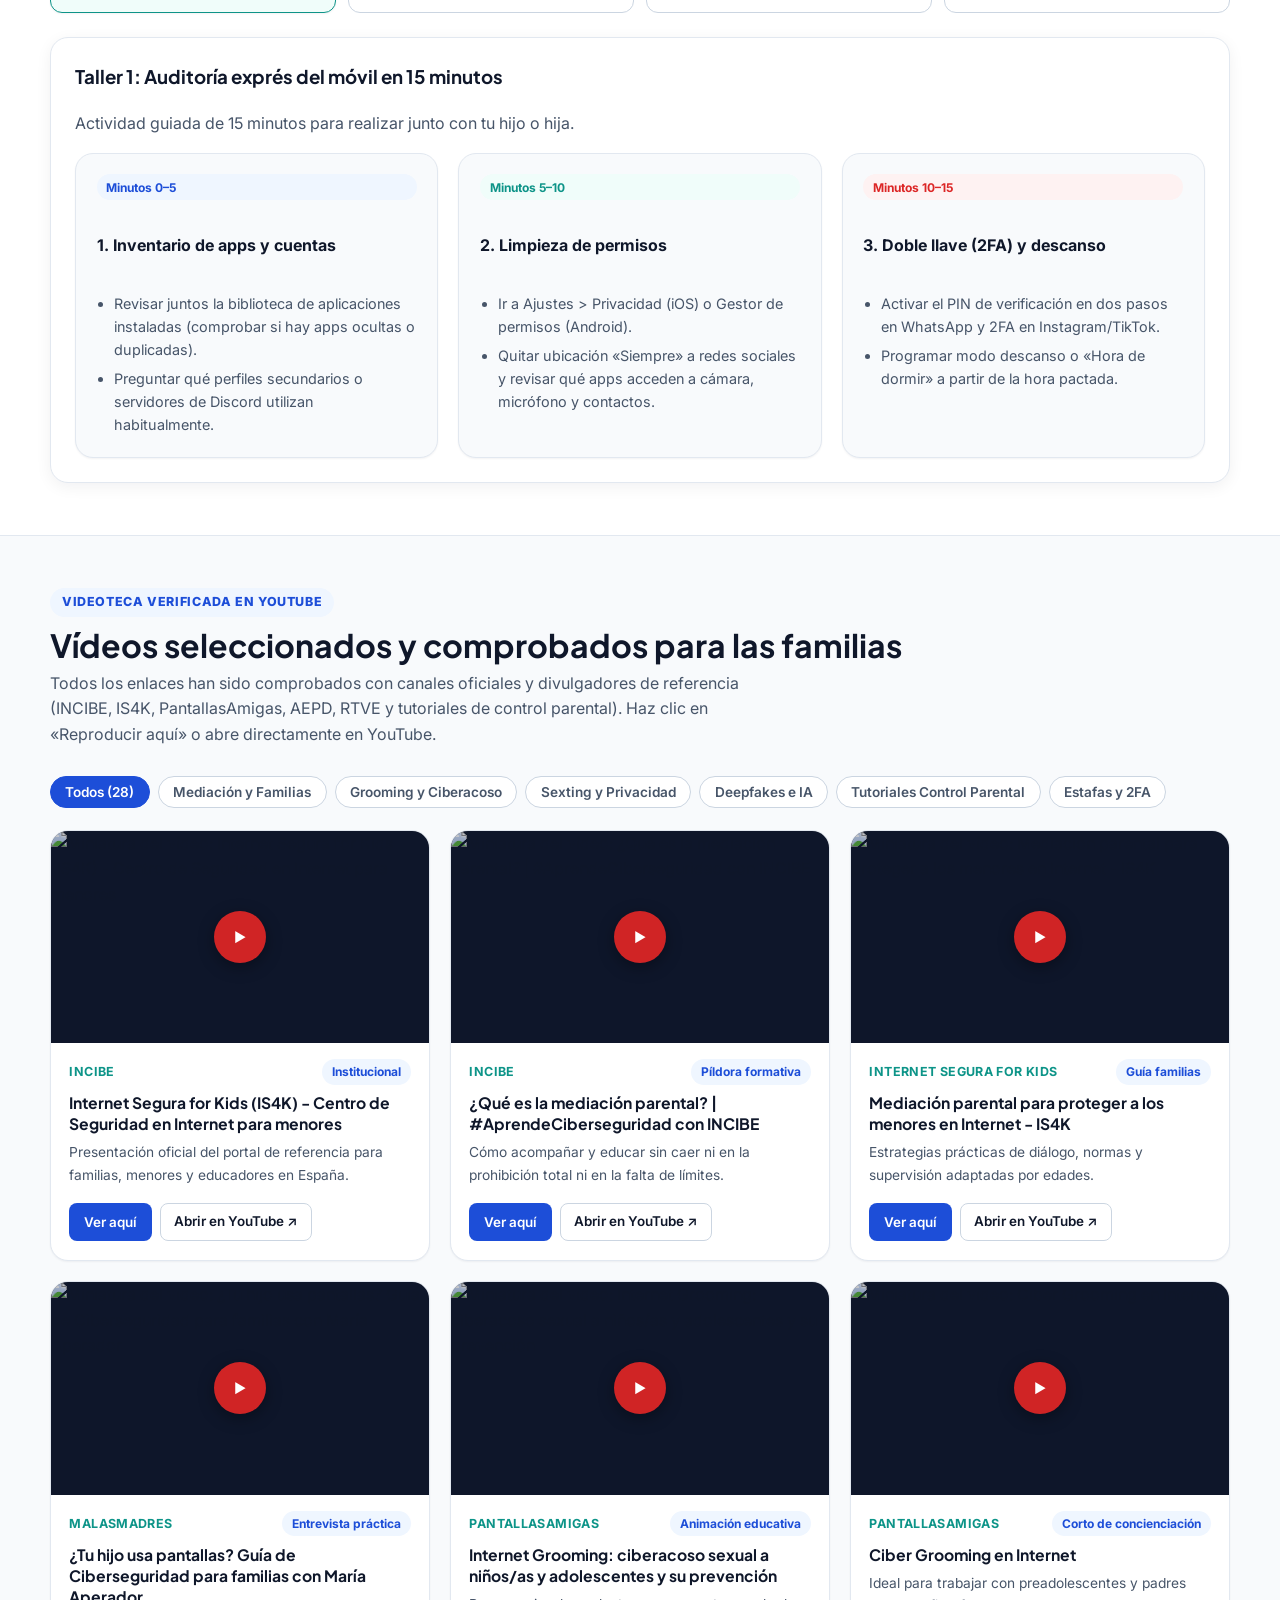
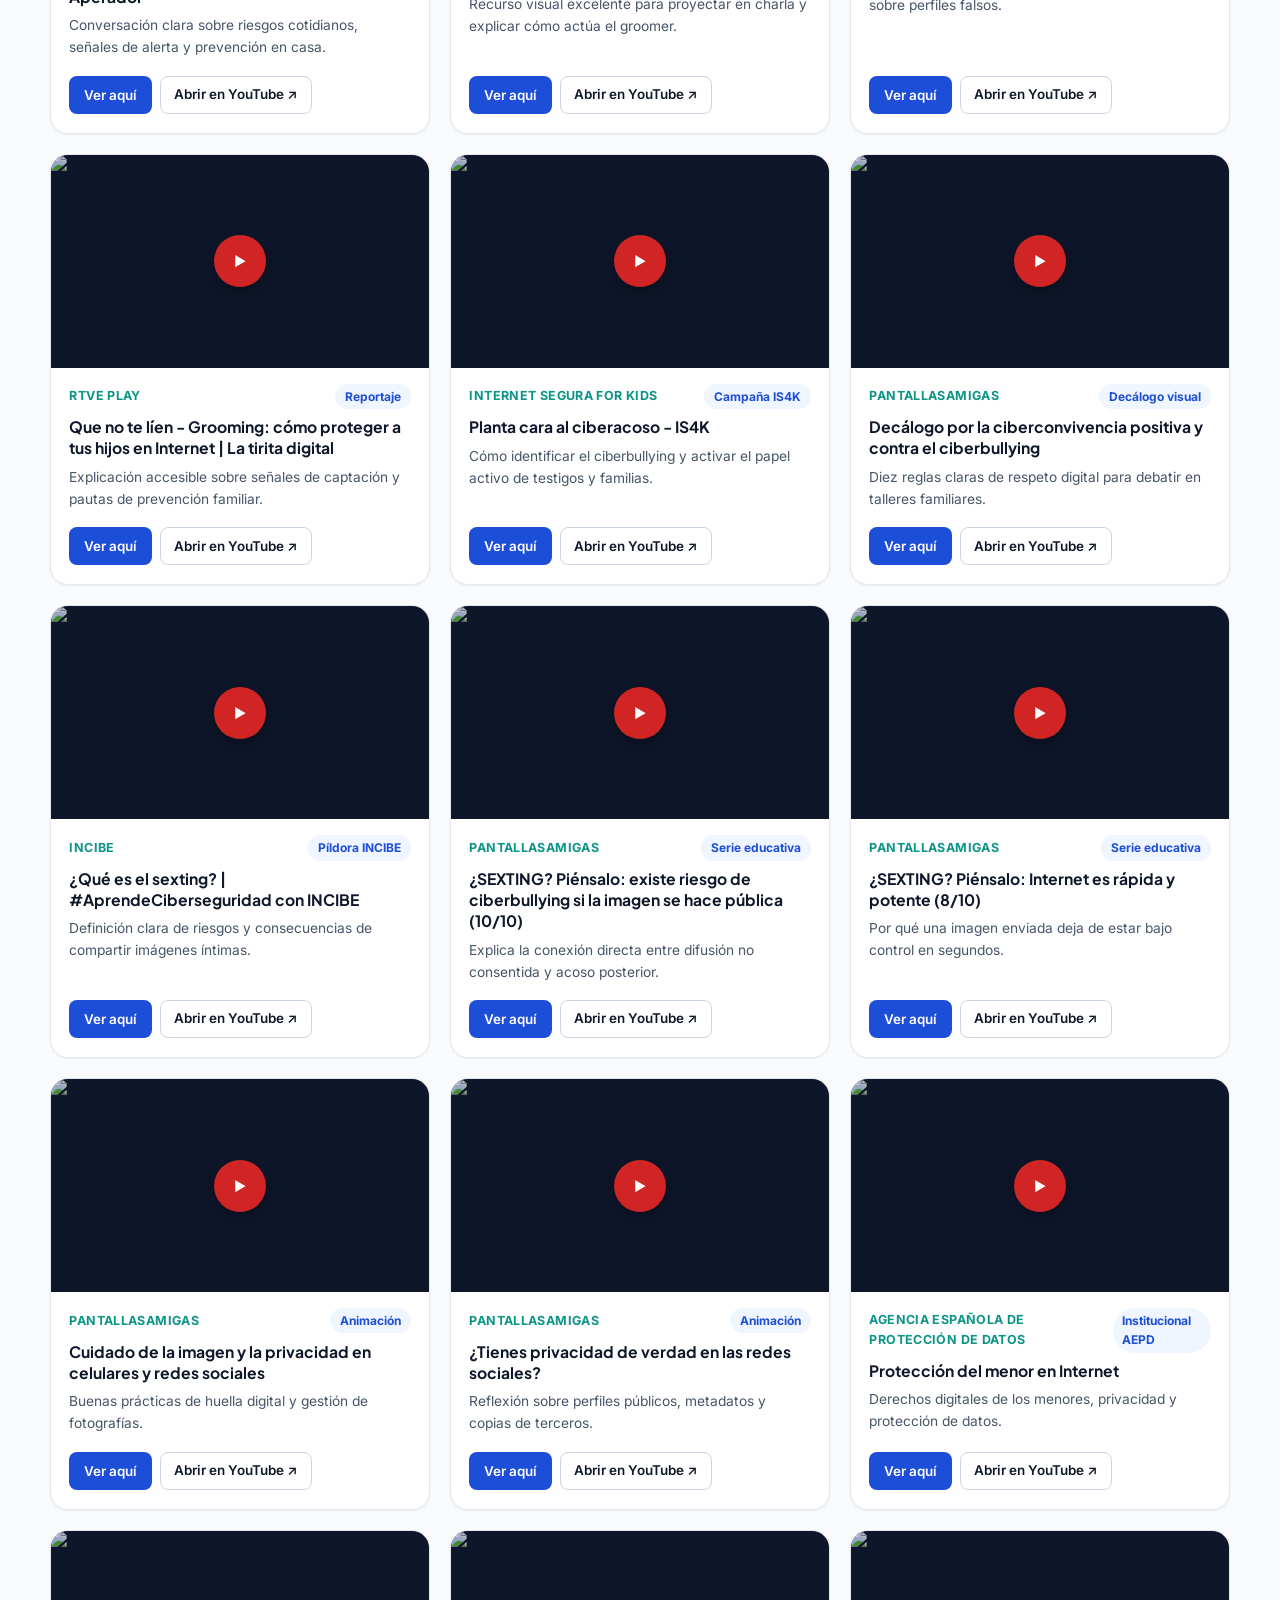
==== commit 767ce6a7: "Integrar maldita.es (Maldito Timo, Chatbot WhatsApp, articulos y video)" ====
--- a/index.html
+++ b/index.html
@@ -162,8 +162,8 @@
         <span class="roadmap-extras-label">Accesos rápidos:</span>
         <a href="#quishing" class="roadmap-chip">Demo Códigos QR (Quishing)</a>
         <a href="#talleres" class="roadmap-chip">4 Talleres y Pacto Familiar</a>
-        <a href="#videoteca" class="roadmap-chip">27 Vídeos YouTube</a>
-        <a href="#noticias" class="roadmap-chip">13 Noticias y Sentencias</a>
+        <a href="#videoteca" class="roadmap-chip">28 Vídeos YouTube</a>
+        <a href="#noticias" class="roadmap-chip">16 Noticias y Sentencias</a>
         <a href="#faq" class="roadmap-chip">Preguntas frecuentes</a>
       </div>
     </div>
@@ -271,6 +271,7 @@
               <li>Usar la cámara nativa o un lector que <strong>muestre la URL completa sin abrirla automáticamente</strong>.</li>
               <li>Comprobar el dominio exacto (evitar enlaces acortados o dominios extraños).</li>
               <li>Desconfiar de pegatinas pegadas encima de carteles, mesas o máquinas en la vía pública.</li>
+              <li>Si recibes un mensaje o enlace sospechoso, puedes comprobar si es un timo en <a href="https://maldita.es/timo/" target="_blank" rel="noopener noreferrer">Maldito Timo (maldita.es)</a> o en su chatbot de WhatsApp (<strong>+34 644 229 319</strong>).</li>
             </ol>
           </div>
         </div>
@@ -473,7 +474,7 @@
         </div>
 
         <div class="filter-bar" id="videoFilters" role="group" aria-label="Filtrar vídeos">
-          <button type="button" class="filter-btn active" data-filter="all">Todos (27)</button>
+          <button type="button" class="filter-btn active" data-filter="all">Todos (28)</button>
           <button type="button" class="filter-btn" data-filter="familias">Mediación y Familias</button>
           <button type="button" class="filter-btn" data-filter="grooming-acoso">Grooming y Ciberacoso</button>
           <button type="button" class="filter-btn" data-filter="sexting-privacidad">Sexting y Privacidad</button>
@@ -500,7 +501,7 @@
         </div>
 
         <div class="filter-bar" id="newsFilters" role="group" aria-label="Filtrar noticias">
-          <button type="button" class="filter-btn active" data-filter="all">Todas (13)</button>
+          <button type="button" class="filter-btn active" data-filter="all">Todas (16)</button>
           <button type="button" class="filter-btn" data-filter="deepfakes">Deepfakes e IA</button>
           <button type="button" class="filter-btn" data-filter="grooming">Grooming y Sextorsión</button>
           <button type="button" class="filter-btn" data-filter="acoso">Ciberbullying y Acoso</button>
@@ -545,6 +546,7 @@
           <li><a href="https://www.incibe.es/menores/pactos-familiares-para-el-buen-uso-de-dispositivos" target="_blank" rel="noopener noreferrer">Pactos Familiares INCIBE</a></li>
           <li><a href="https://www.aepd.es/canalprioritario" target="_blank" rel="noopener noreferrer">AEPD Canal Prioritario</a></li>
           <li><a href="https://www.anar.org/" target="_blank" rel="noopener noreferrer">Fundación ANAR</a></li>
+          <li><a href="https://maldita.es/timo/" target="_blank" rel="noopener noreferrer">Maldita.es — Maldito Timo</a></li>
         </ul>
       </div>
       <div>
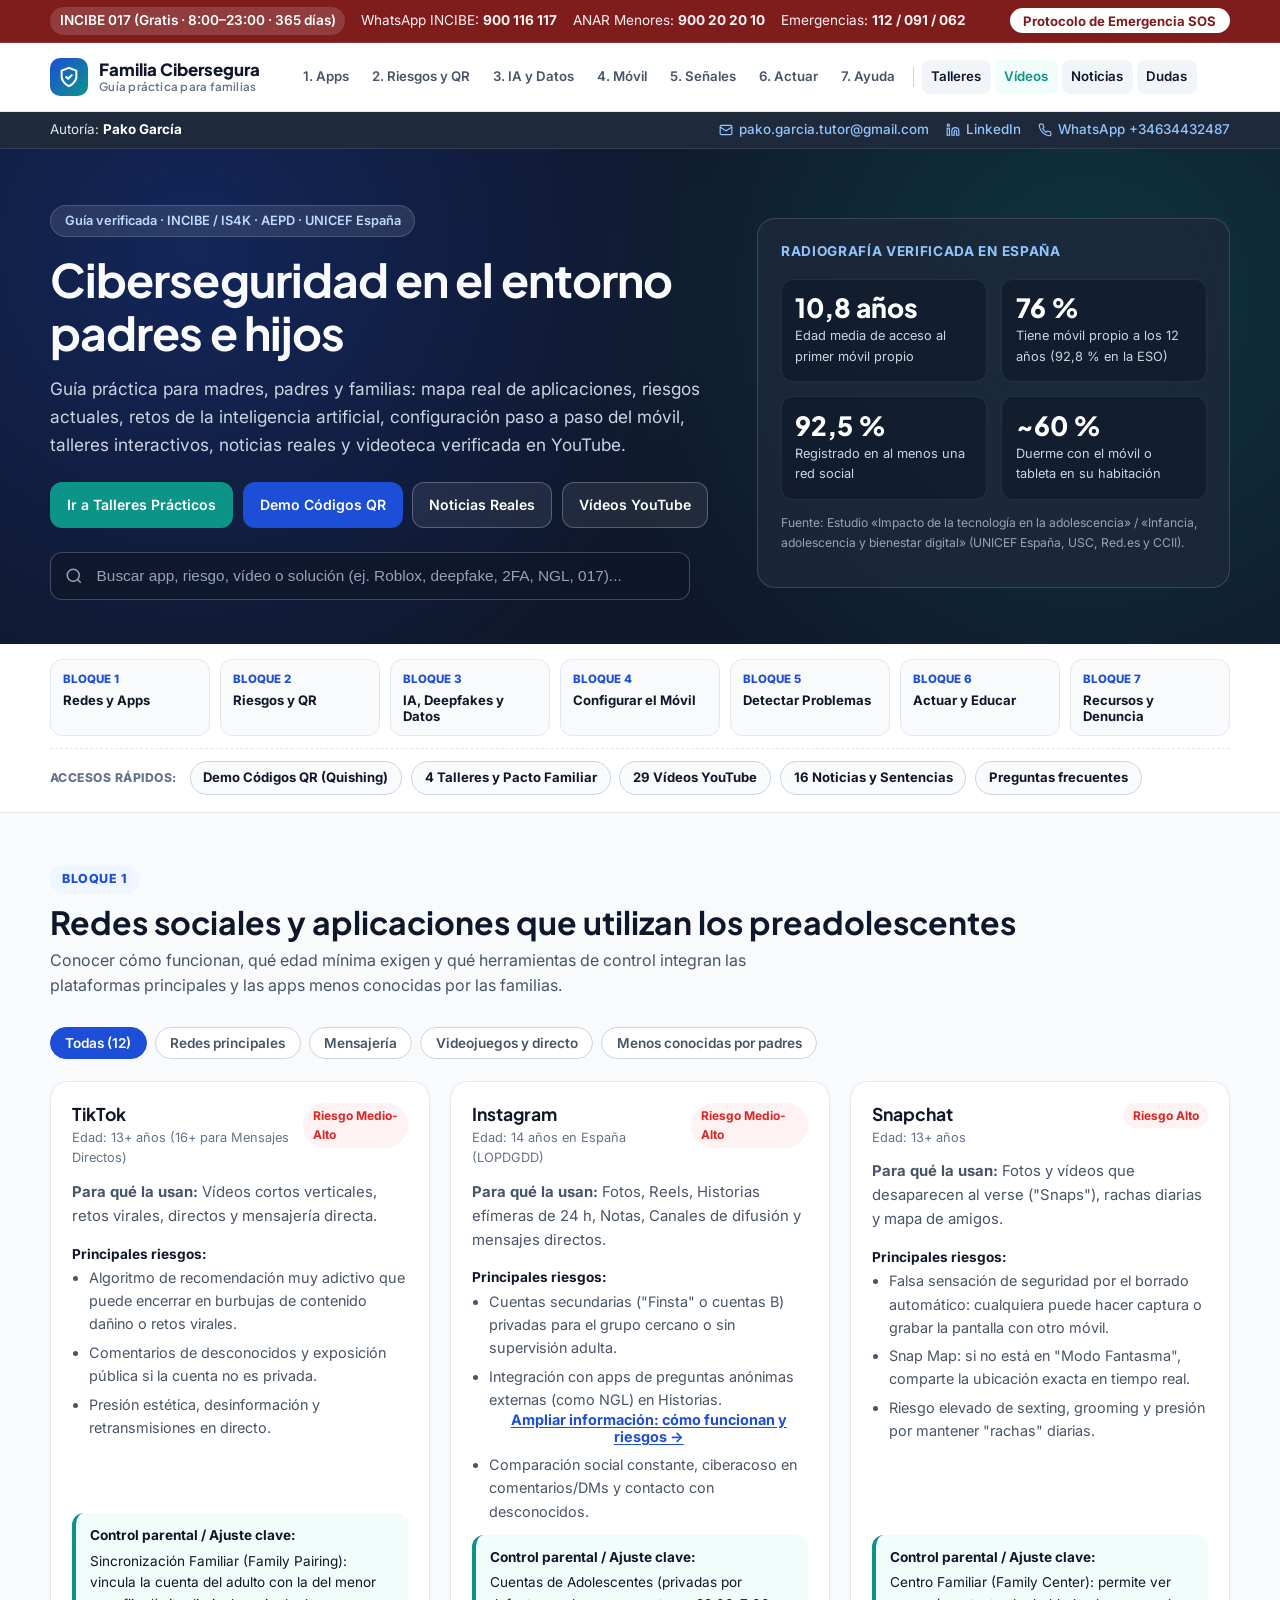
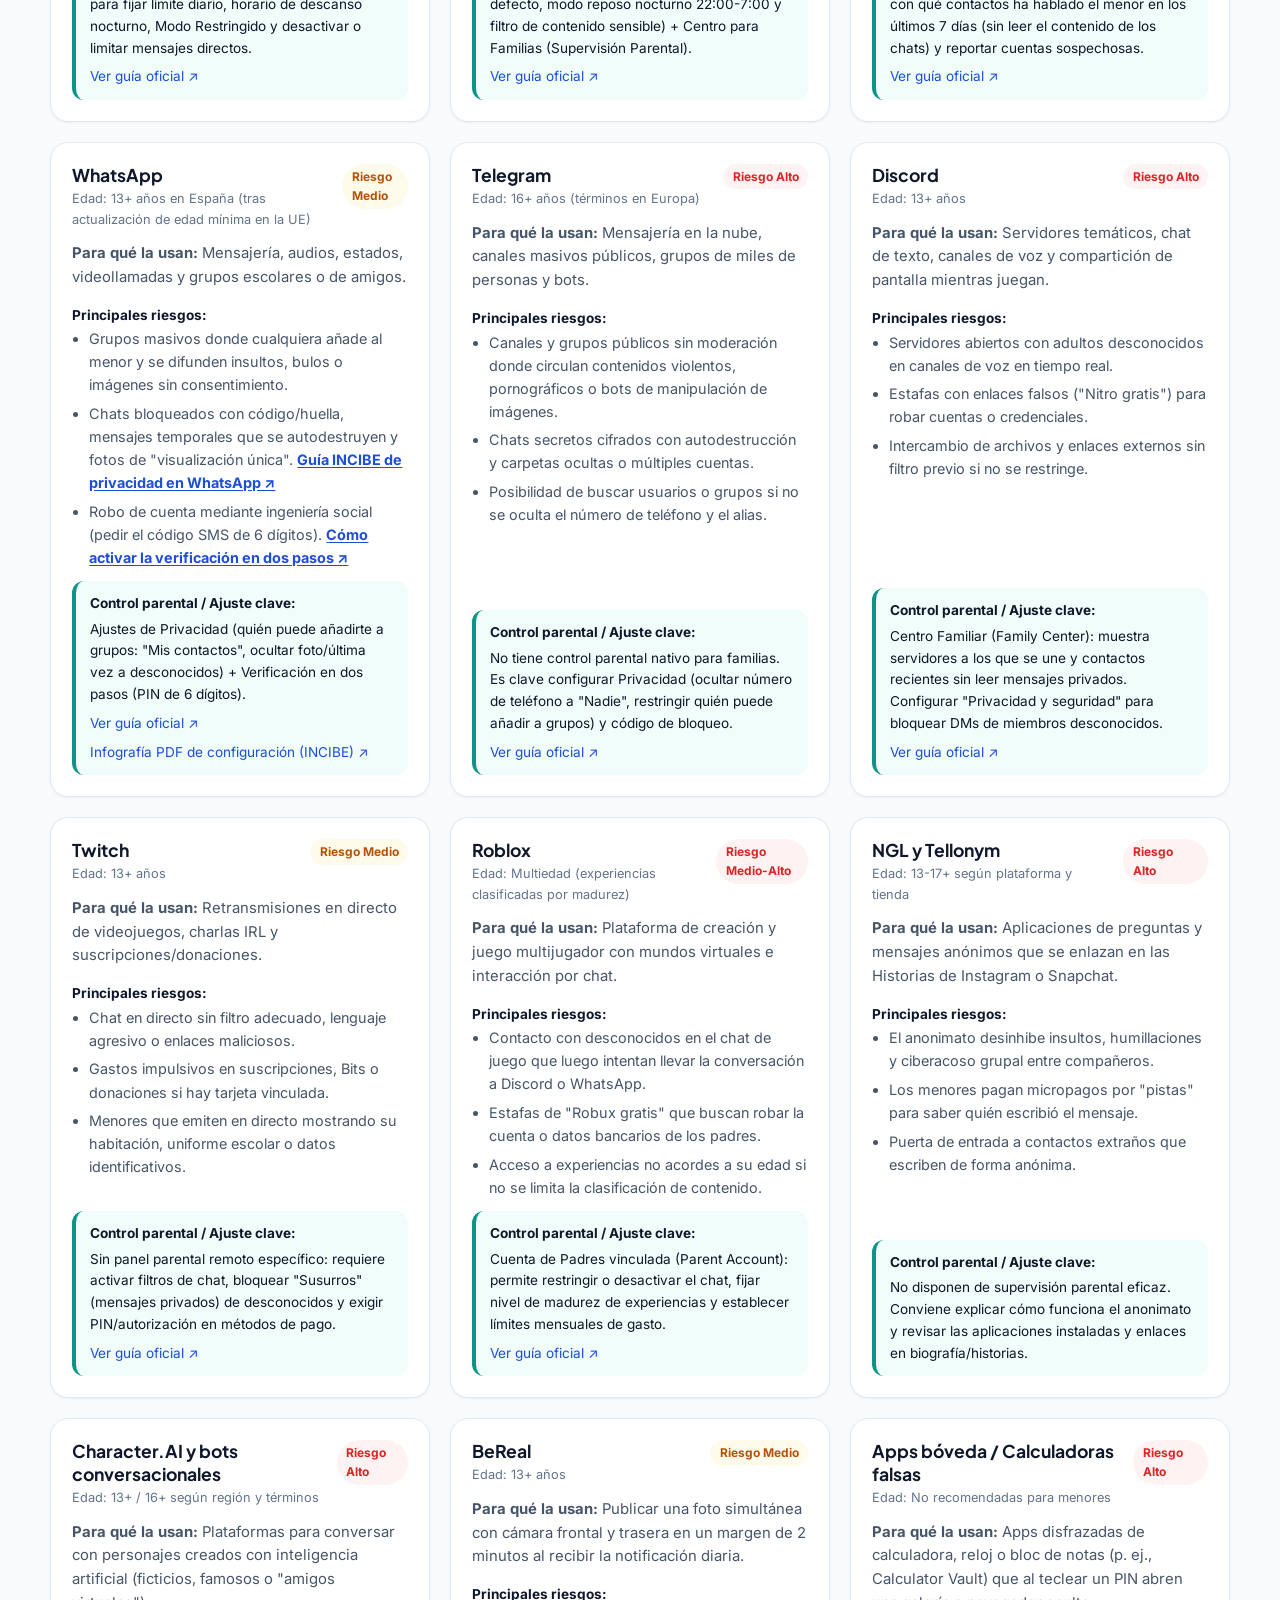
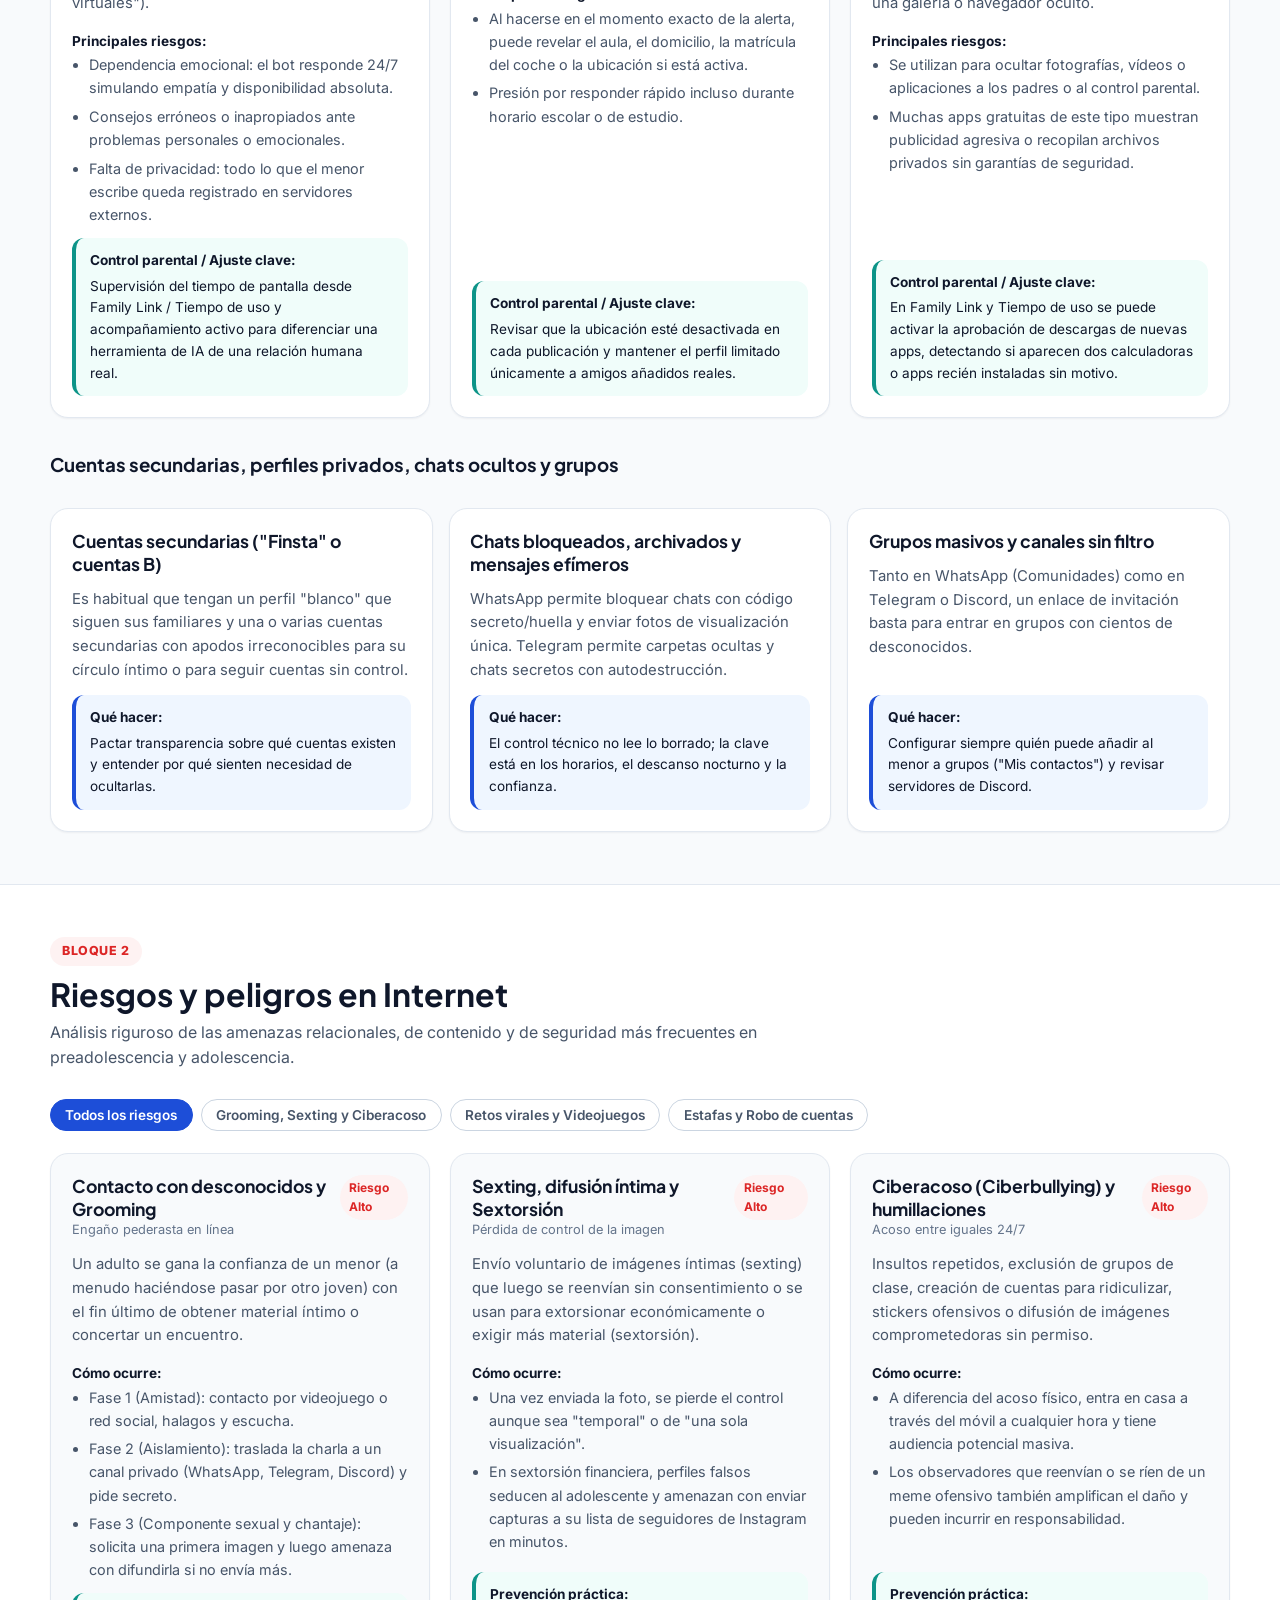
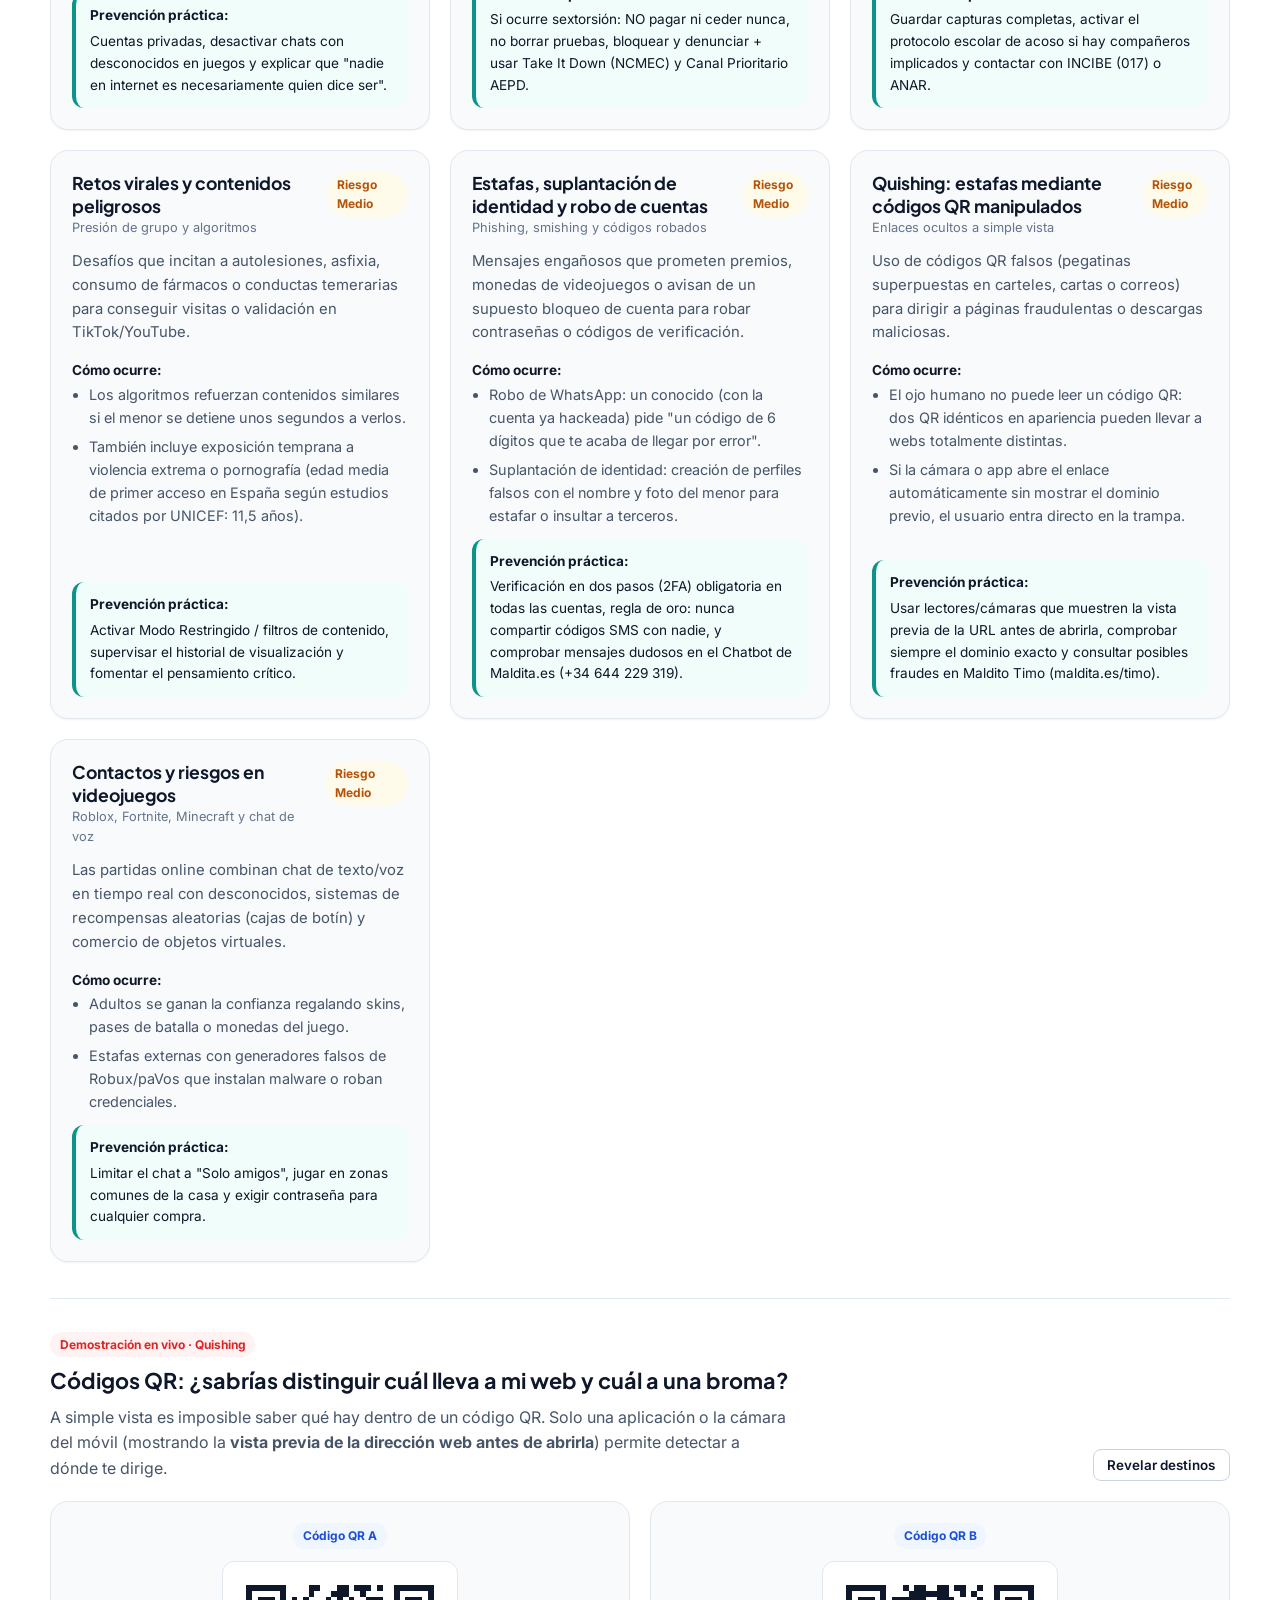
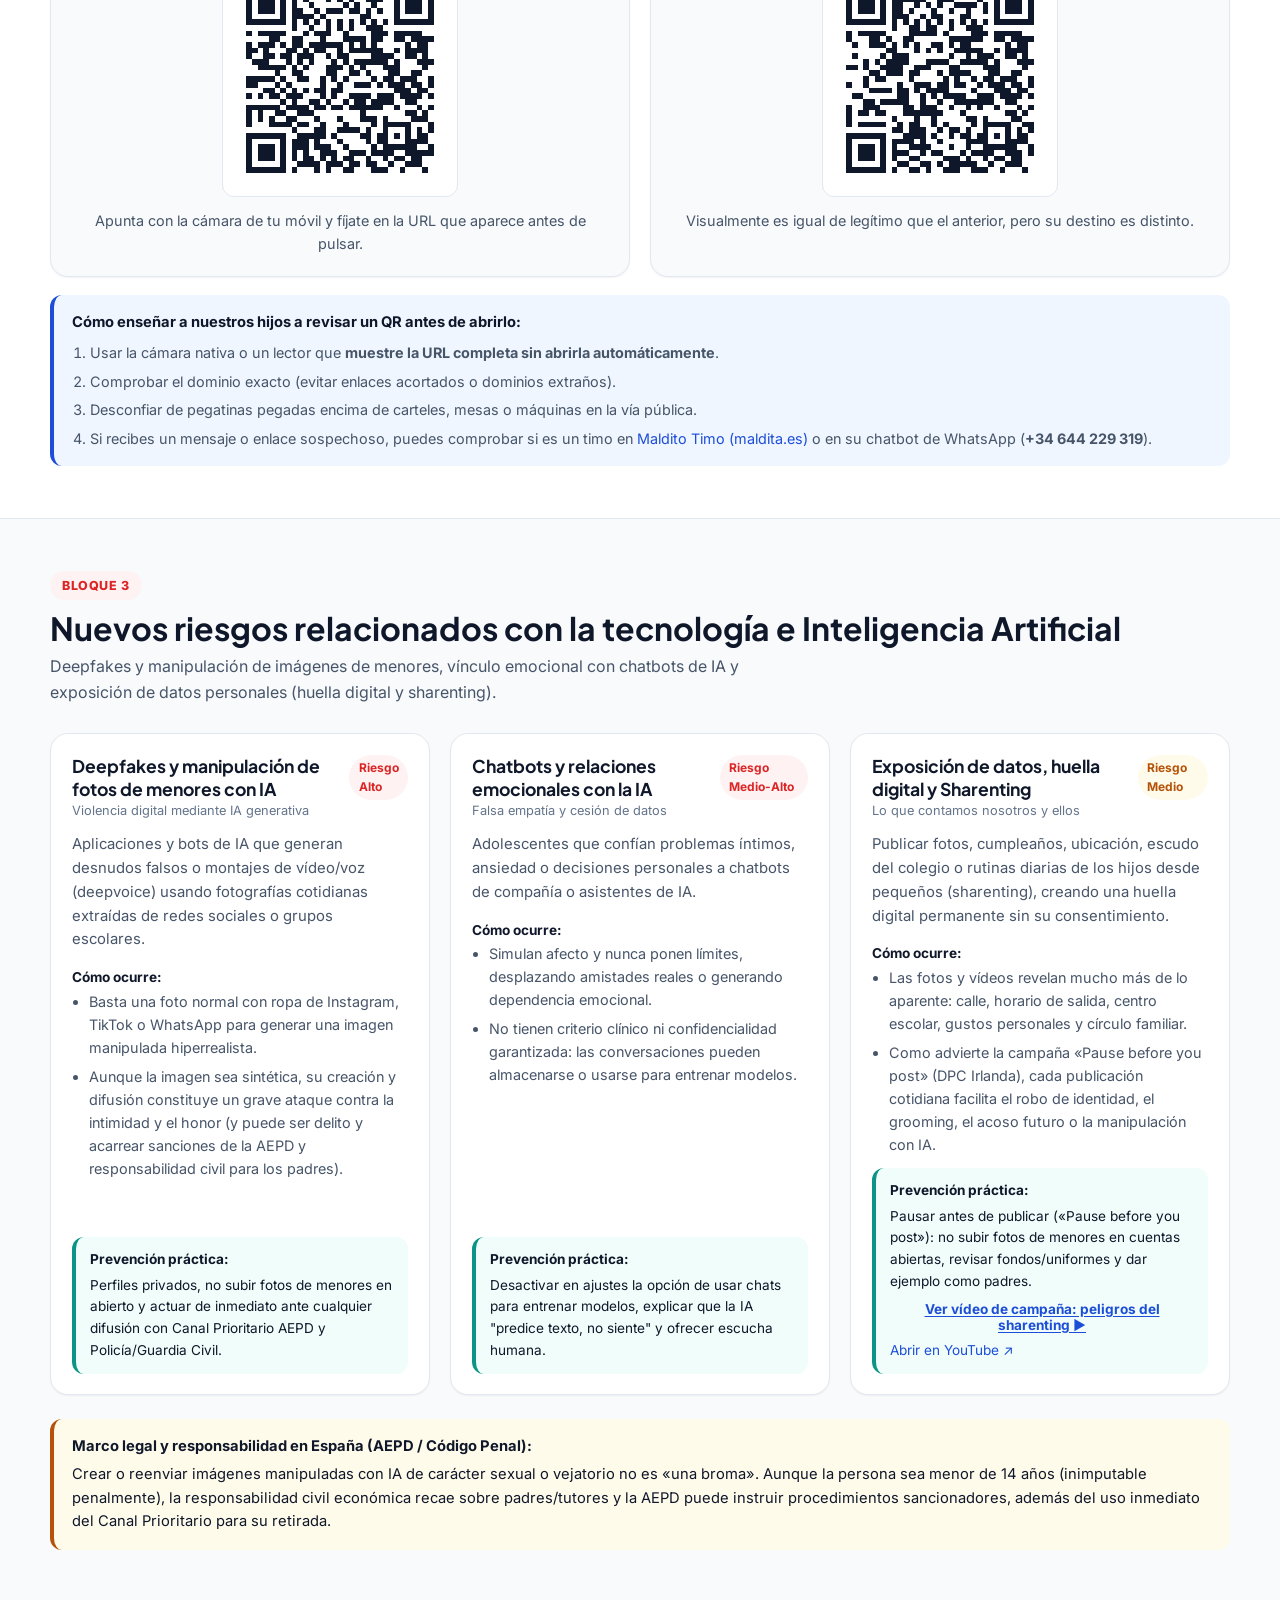
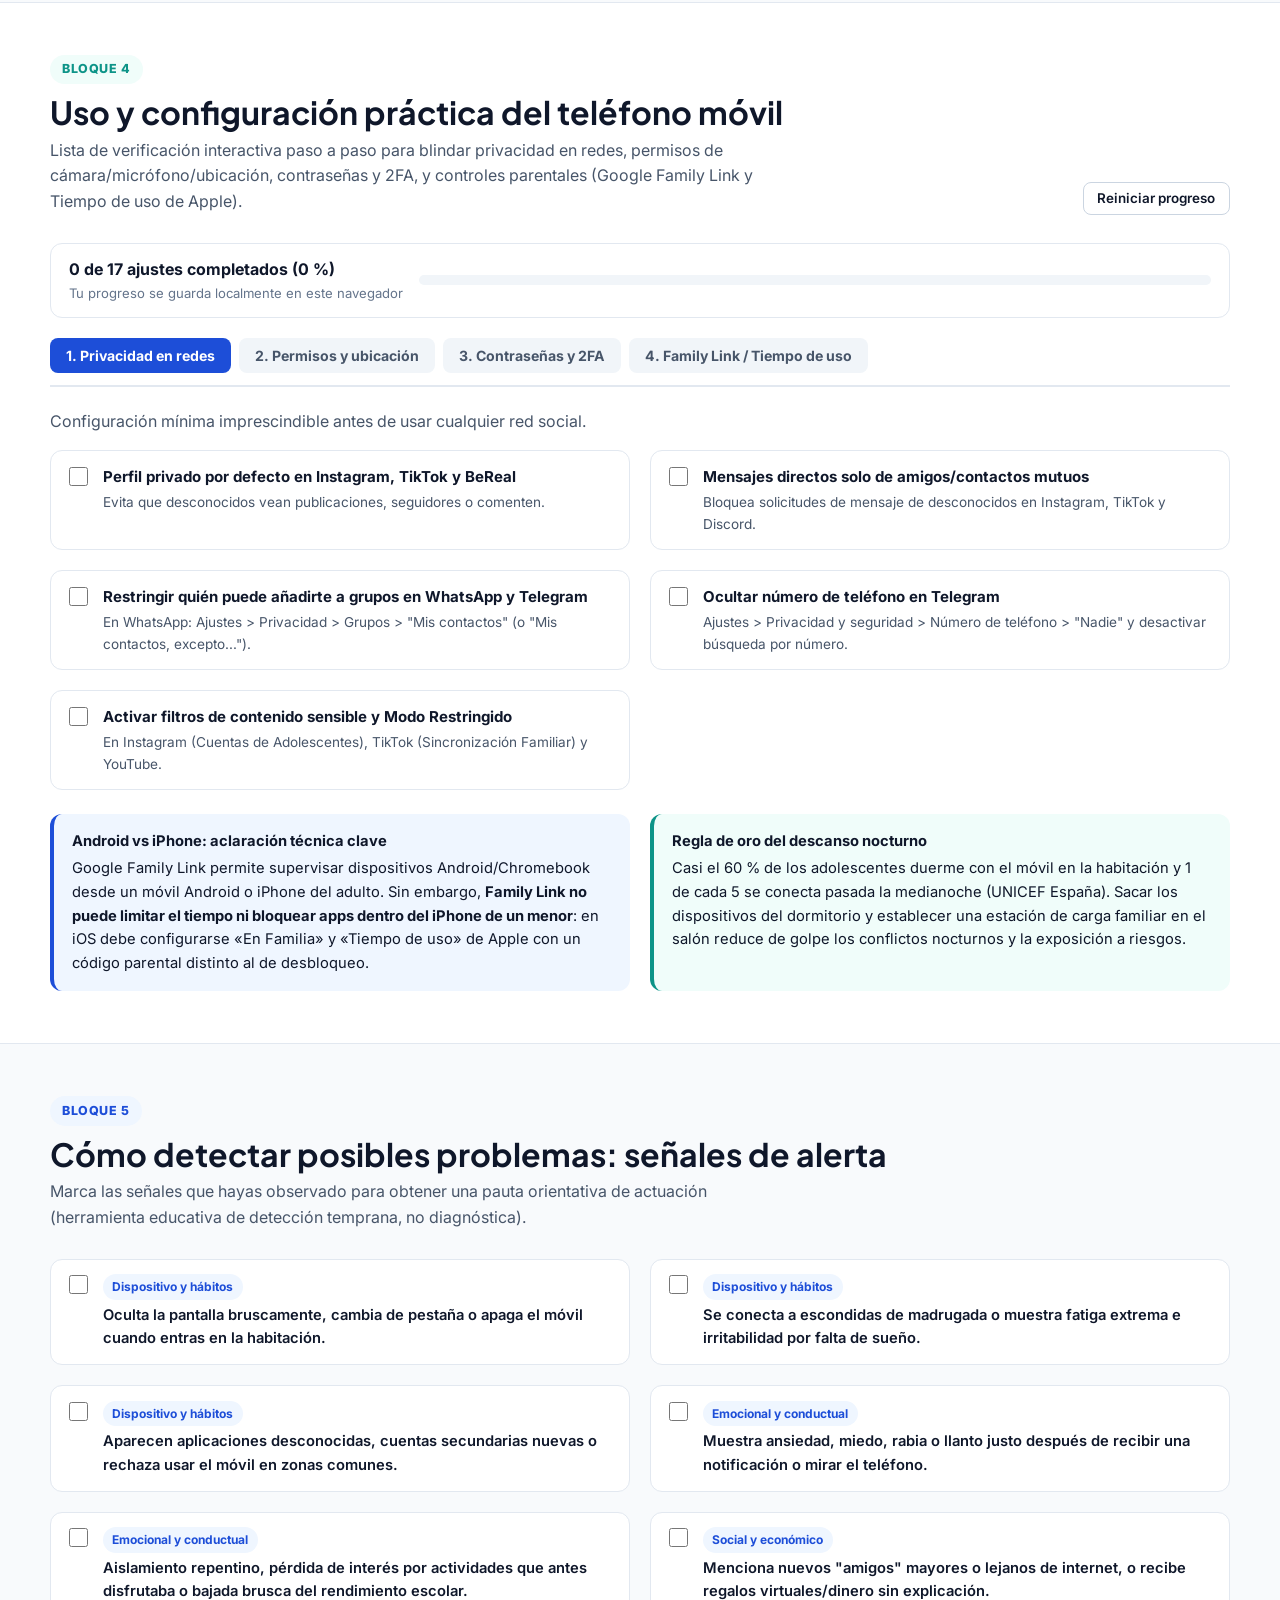
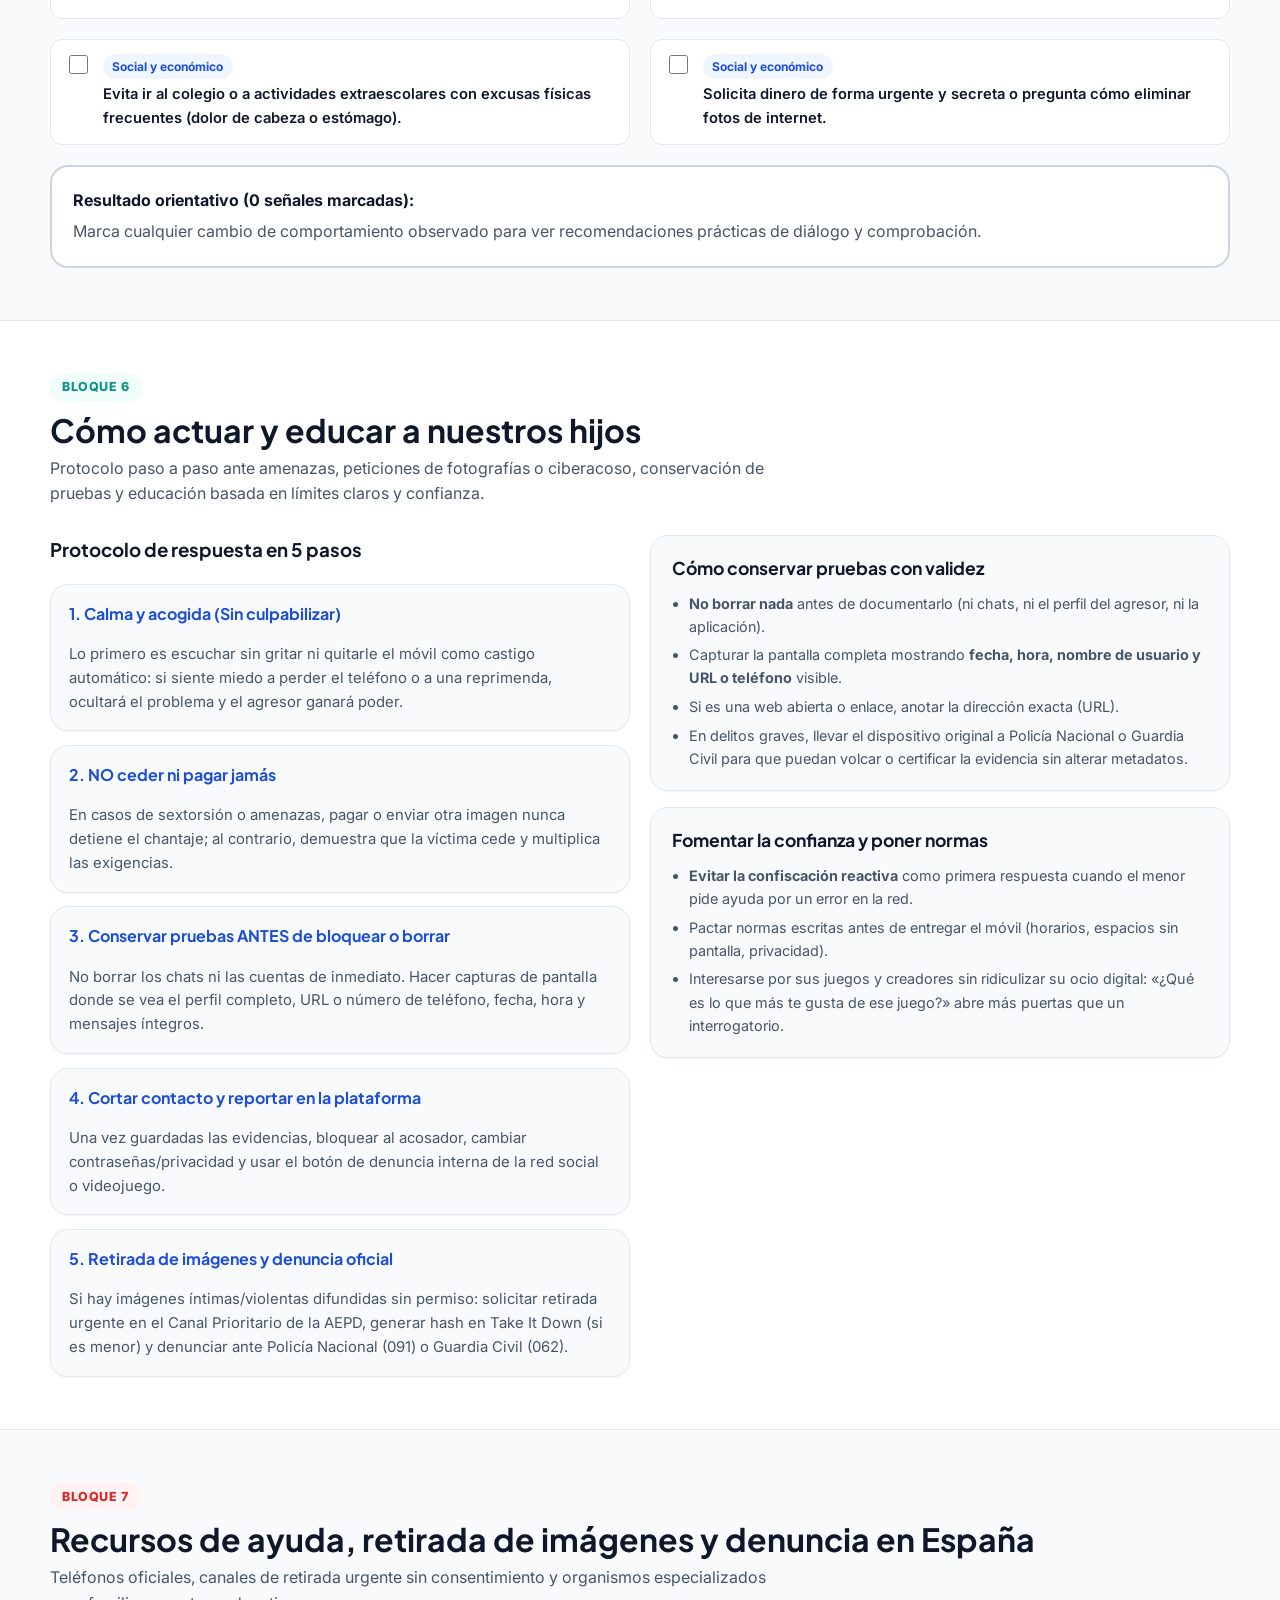
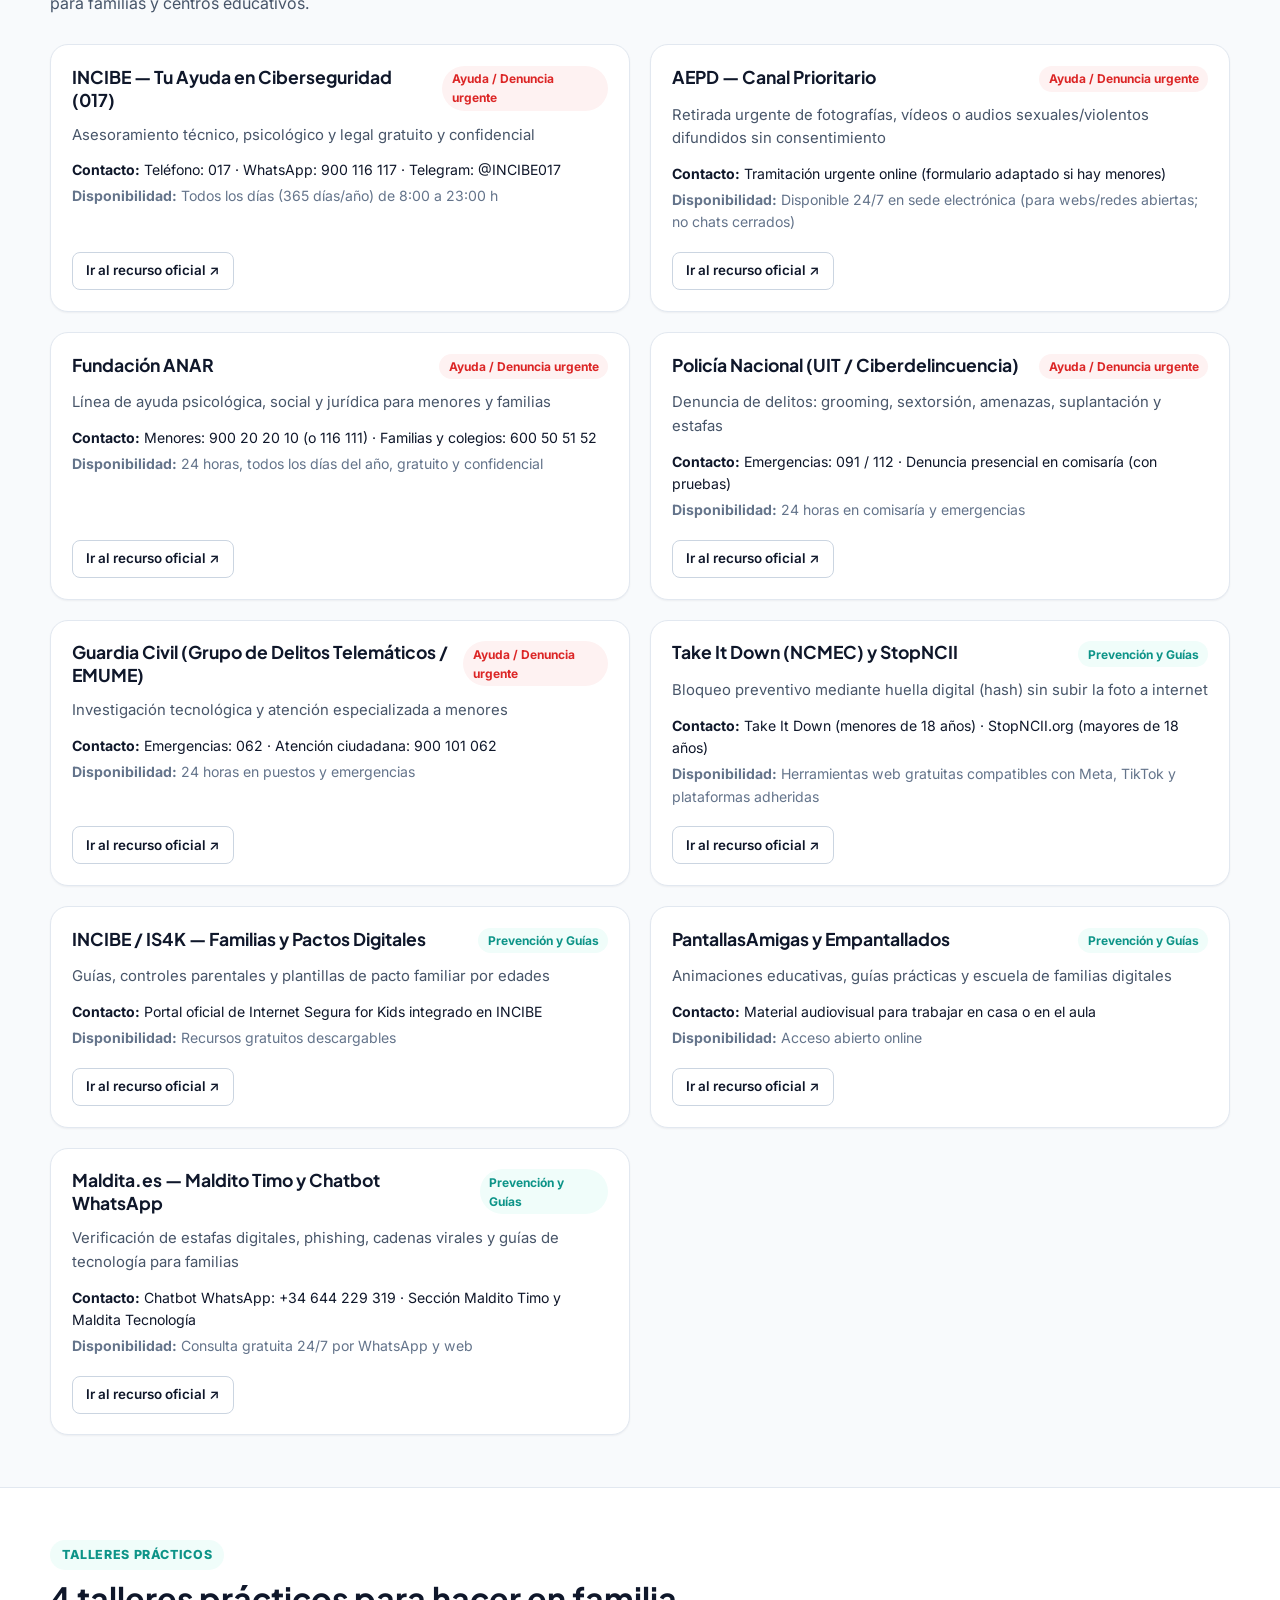
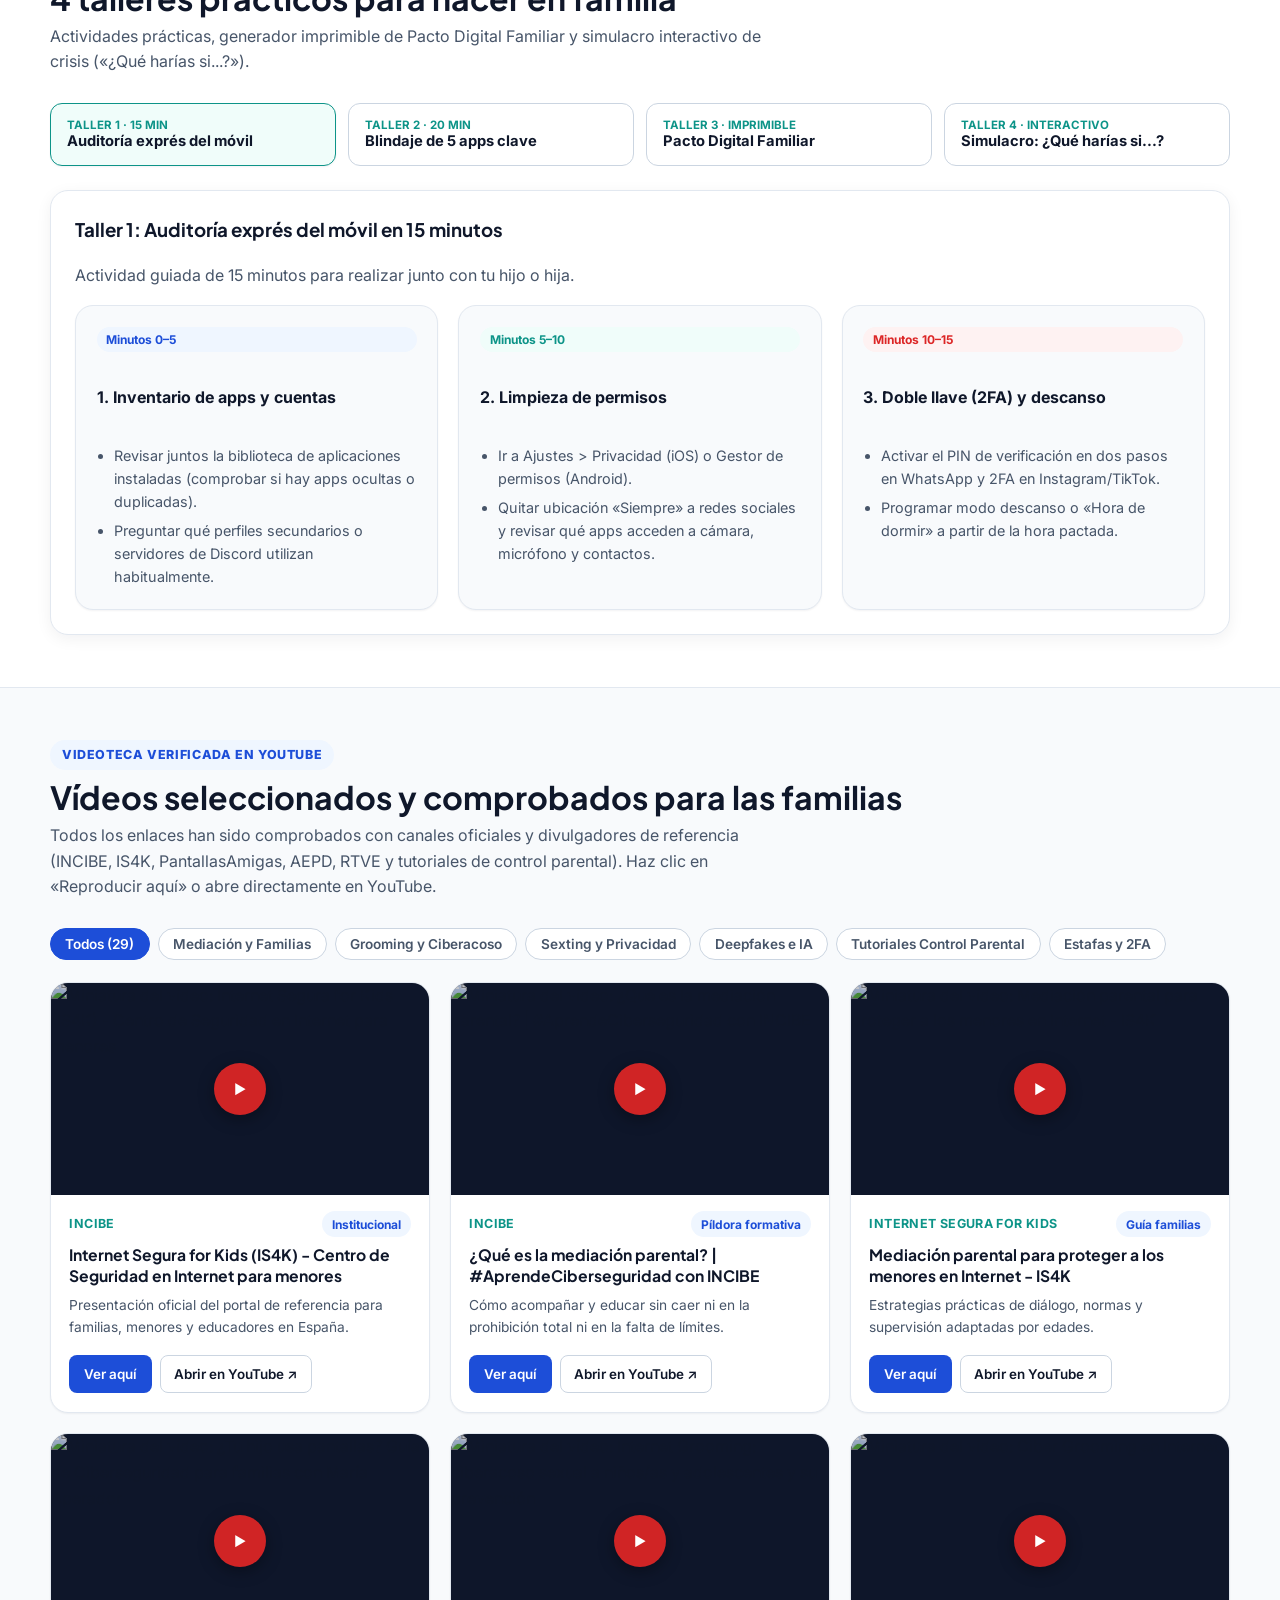
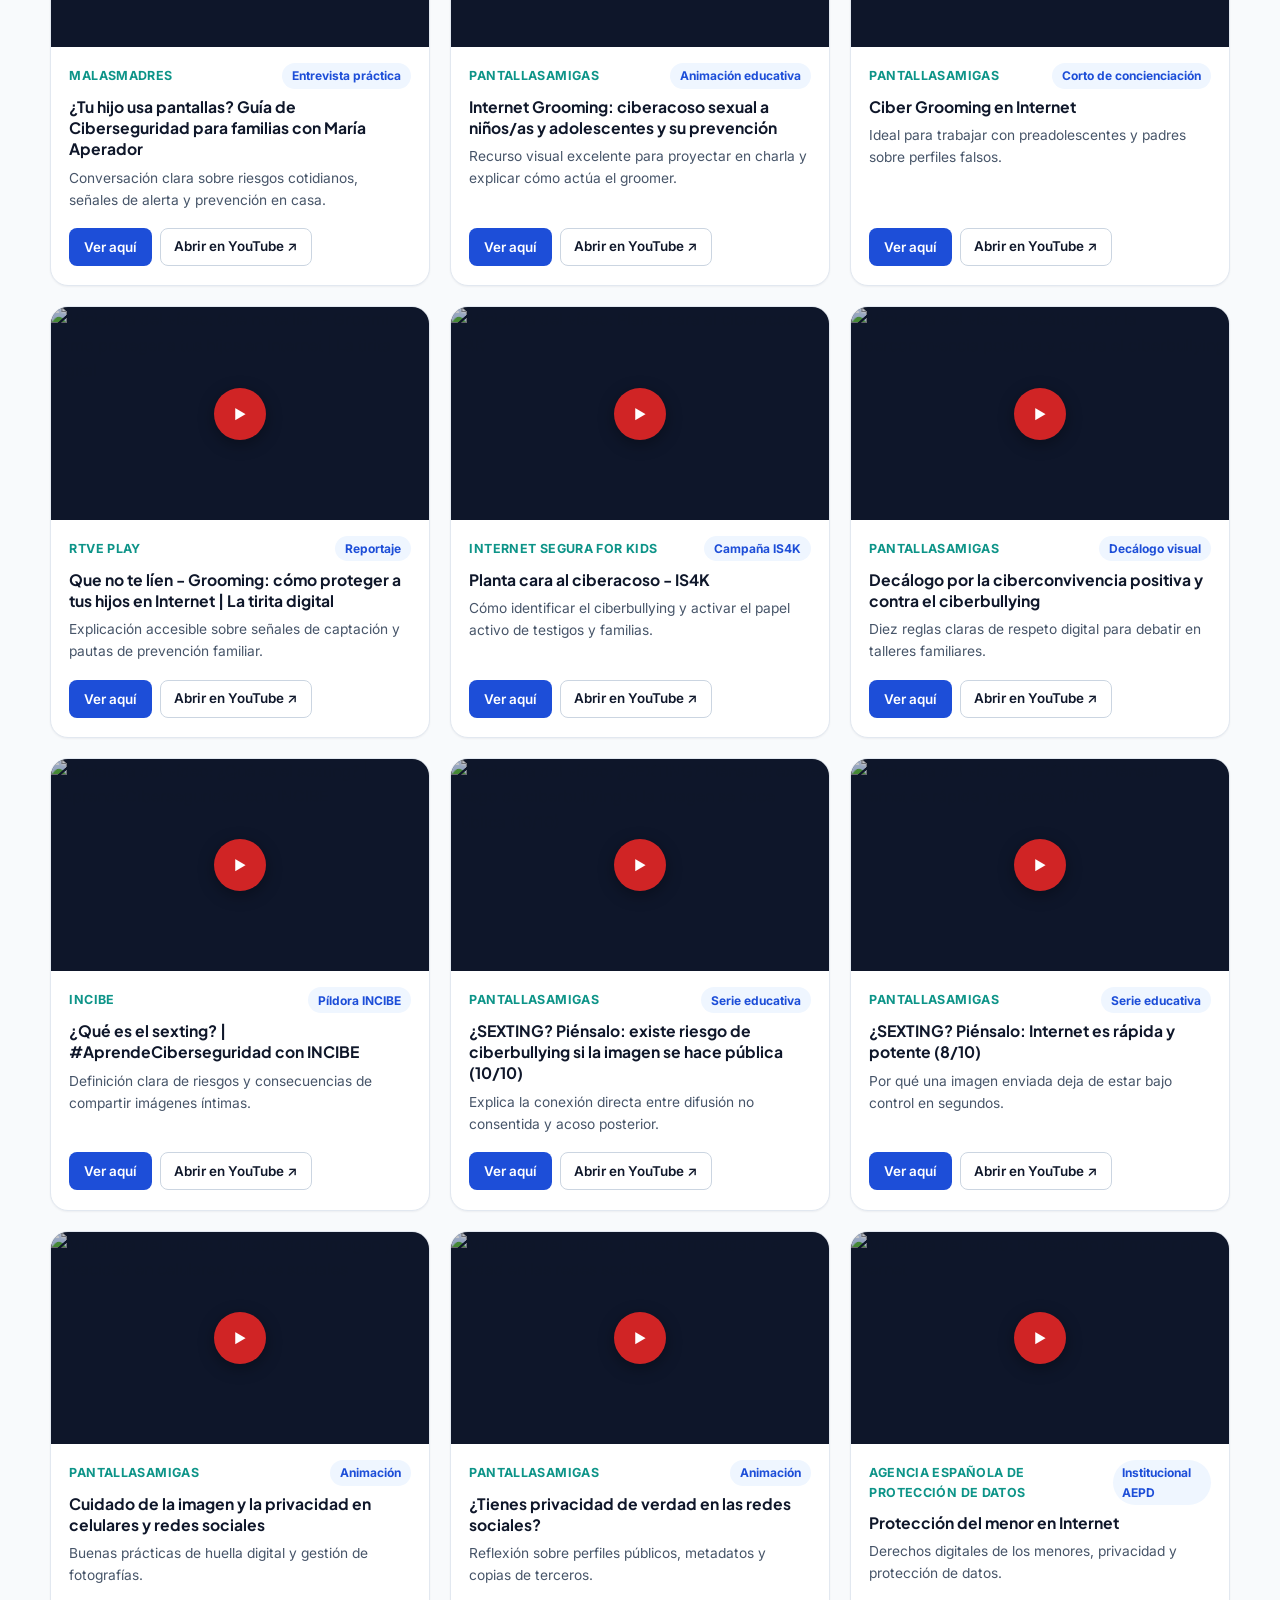
==== commit 7382cd91: "Ampliar apartado de Sharenting y añadir video de campaña Pause before you post" ====
--- a/index.html
+++ b/index.html
@@ -162,7 +162,7 @@
         <span class="roadmap-extras-label">Accesos rápidos:</span>
         <a href="#quishing" class="roadmap-chip">Demo Códigos QR (Quishing)</a>
         <a href="#talleres" class="roadmap-chip">4 Talleres y Pacto Familiar</a>
-        <a href="#videoteca" class="roadmap-chip">28 Vídeos YouTube</a>
+        <a href="#videoteca" class="roadmap-chip">29 Vídeos YouTube</a>
         <a href="#noticias" class="roadmap-chip">16 Noticias y Sentencias</a>
         <a href="#faq" class="roadmap-chip">Preguntas frecuentes</a>
       </div>
@@ -474,7 +474,7 @@
         </div>
 
         <div class="filter-bar" id="videoFilters" role="group" aria-label="Filtrar vídeos">
-          <button type="button" class="filter-btn active" data-filter="all">Todos (28)</button>
+          <button type="button" class="filter-btn active" data-filter="all">Todos (29)</button>
           <button type="button" class="filter-btn" data-filter="familias">Mediación y Familias</button>
           <button type="button" class="filter-btn" data-filter="grooming-acoso">Grooming y Ciberacoso</button>
           <button type="button" class="filter-btn" data-filter="sexting-privacidad">Sexting y Privacidad</button>
--- a/css/styles.css
+++ b/css/styles.css
@@ -411,6 +411,28 @@
   padding: 0.45rem 0.85rem;
   font-size: 0.84rem;
   border-radius: var(--radius-sm);
+}
+
+.inline-link-btn {
+  display: inline;
+  background: none;
+  border: none;
+  padding: 0;
+  color: var(--primary);
+  font-weight: 700;
+  font-size: inherit;
+  text-decoration: underline;
+  text-underline-offset: 2px;
+  cursor: pointer;
+}
+
+.inline-link-btn:hover {
+  color: var(--primary-hover);
+}
+
+.card-highlight {
+  border-color: var(--primary) !important;
+  box-shadow: 0 0 0 3px rgba(29, 78, 216, 0.2) !important;
 }
 
 /* Buscador global */
@@ -530,7 +552,7 @@
 .roadmap-bar {
   background: var(--bg-surface);
   border-bottom: 1px solid var(--border);
-  padding: 1.1rem 0;
+  padding: 0.9rem 0 1.05rem;
 }
 
 .roadmap-grid {
@@ -538,6 +560,8 @@
   grid-template-columns: repeat(7, minmax(130px, 1fr));
   gap: 0.6rem;
   overflow-x: auto;
+  padding: 6px 4px;
+  margin: -6px -4px;
 }
 
 .roadmap-item {
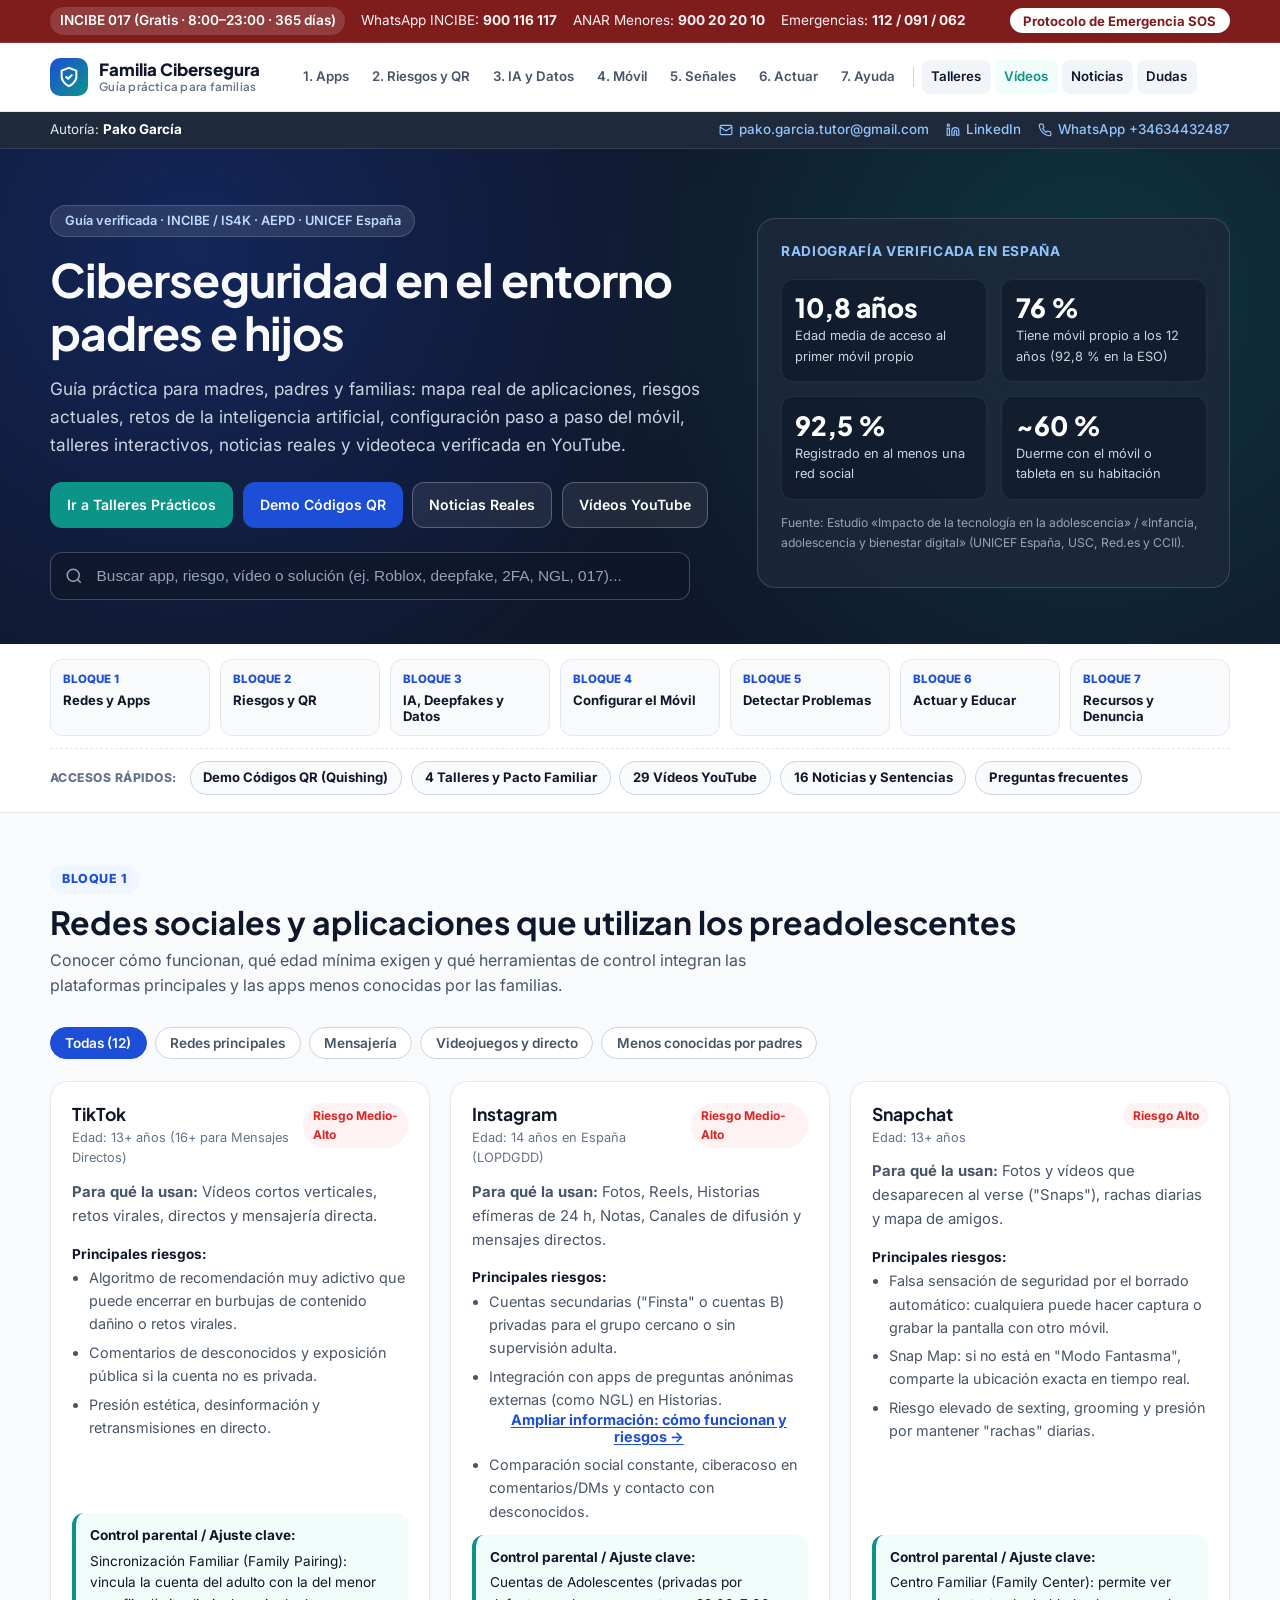
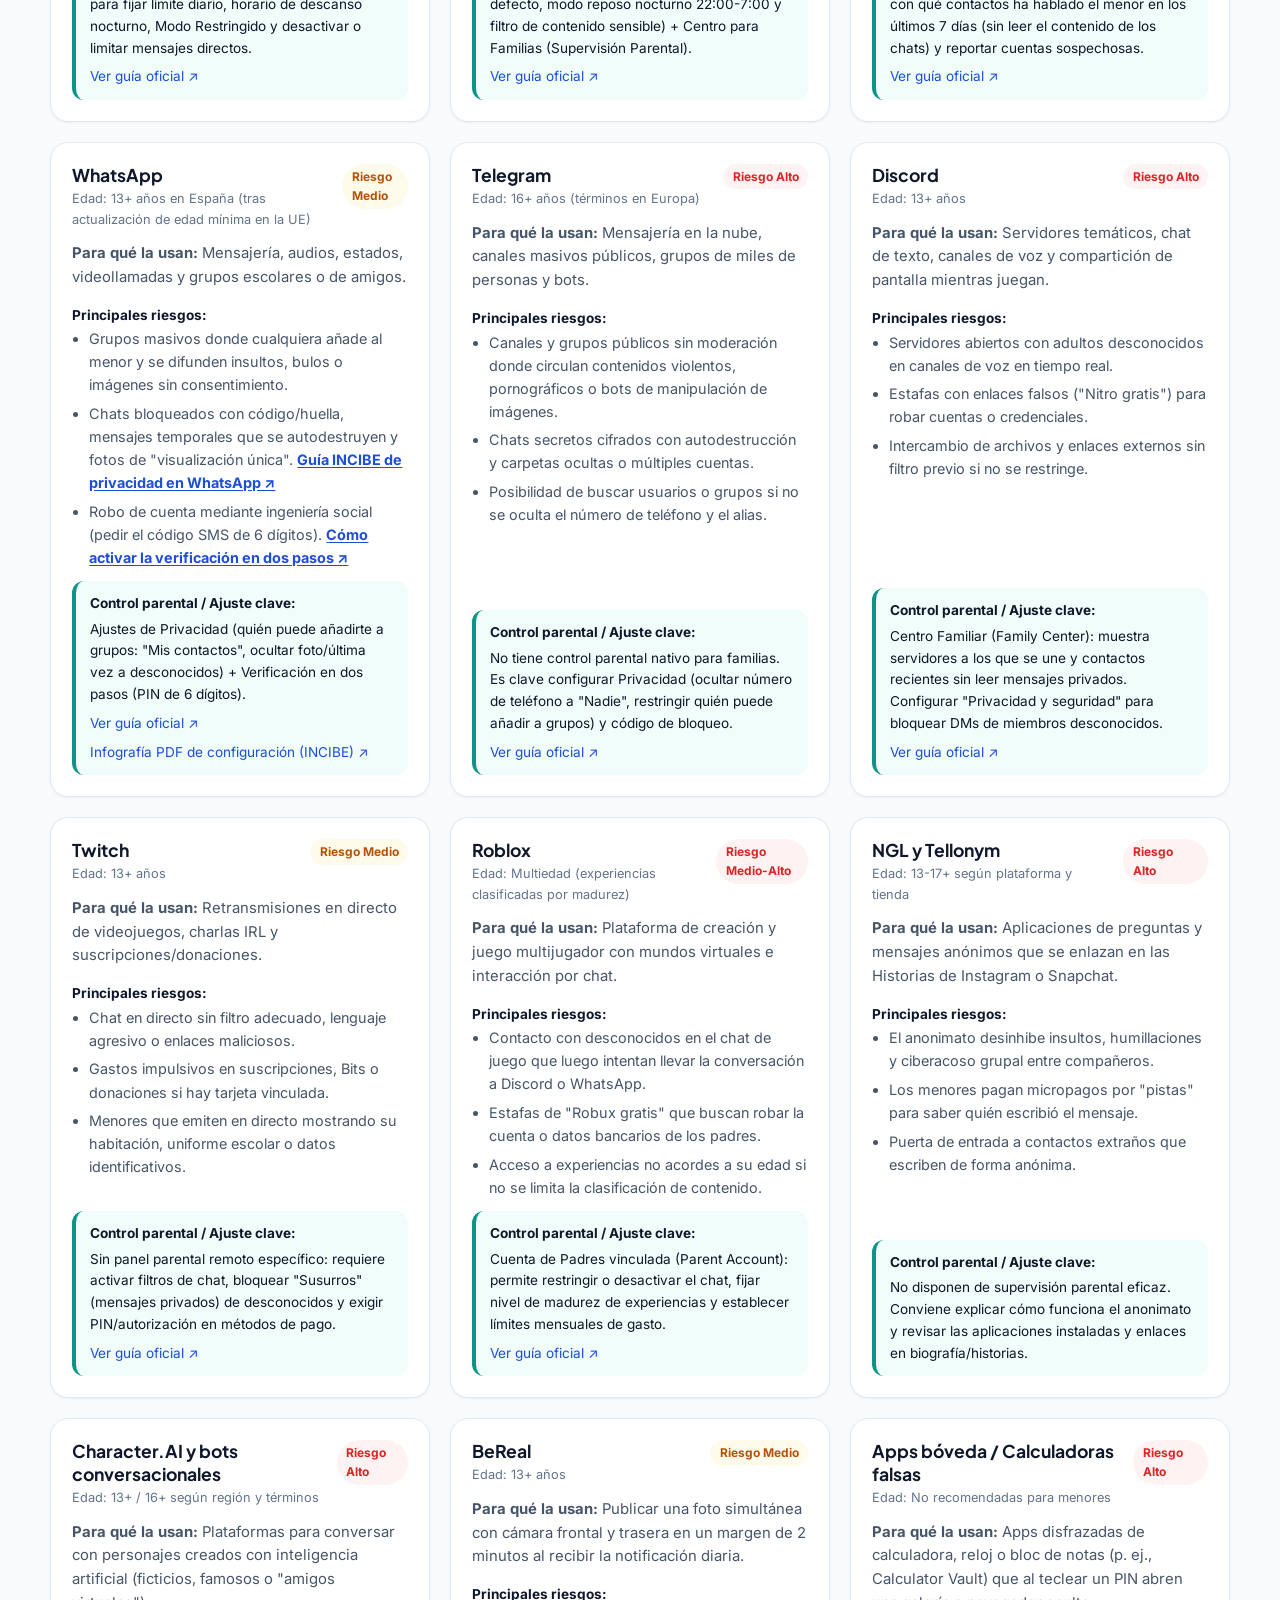
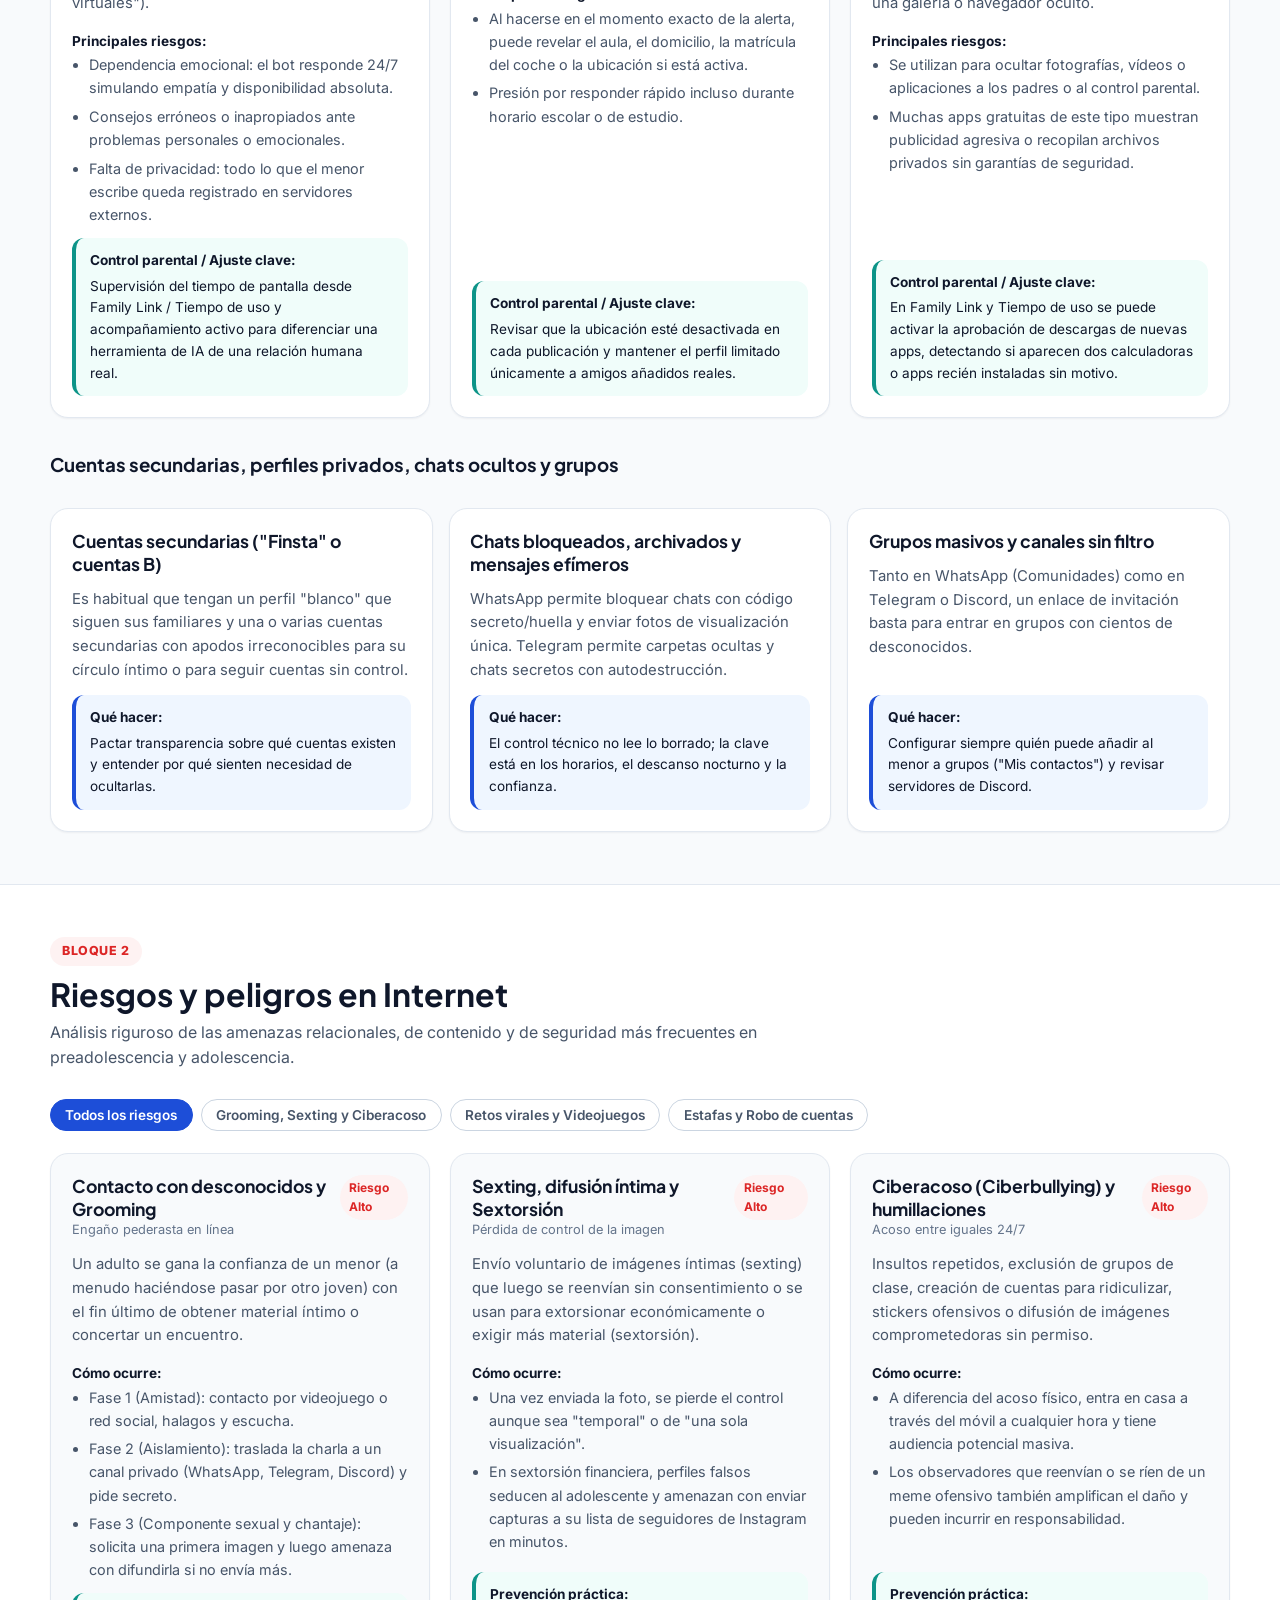
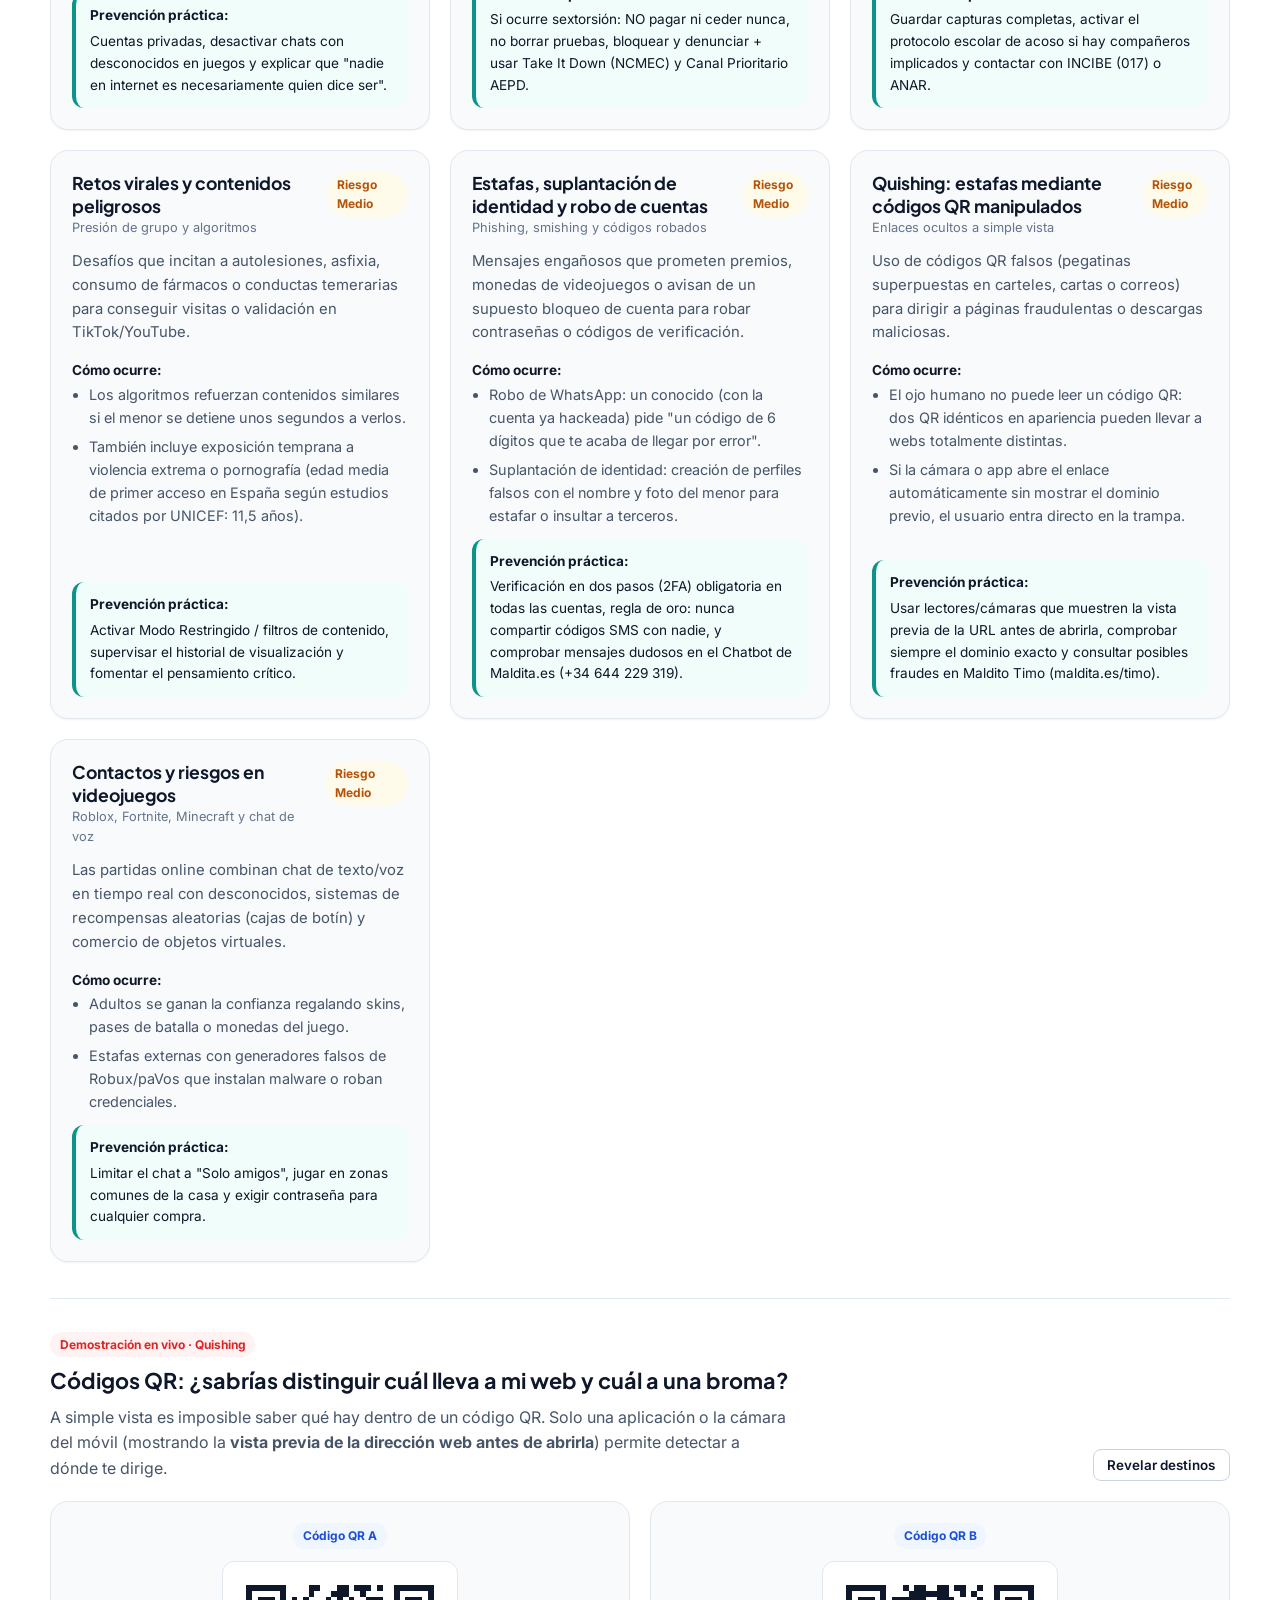
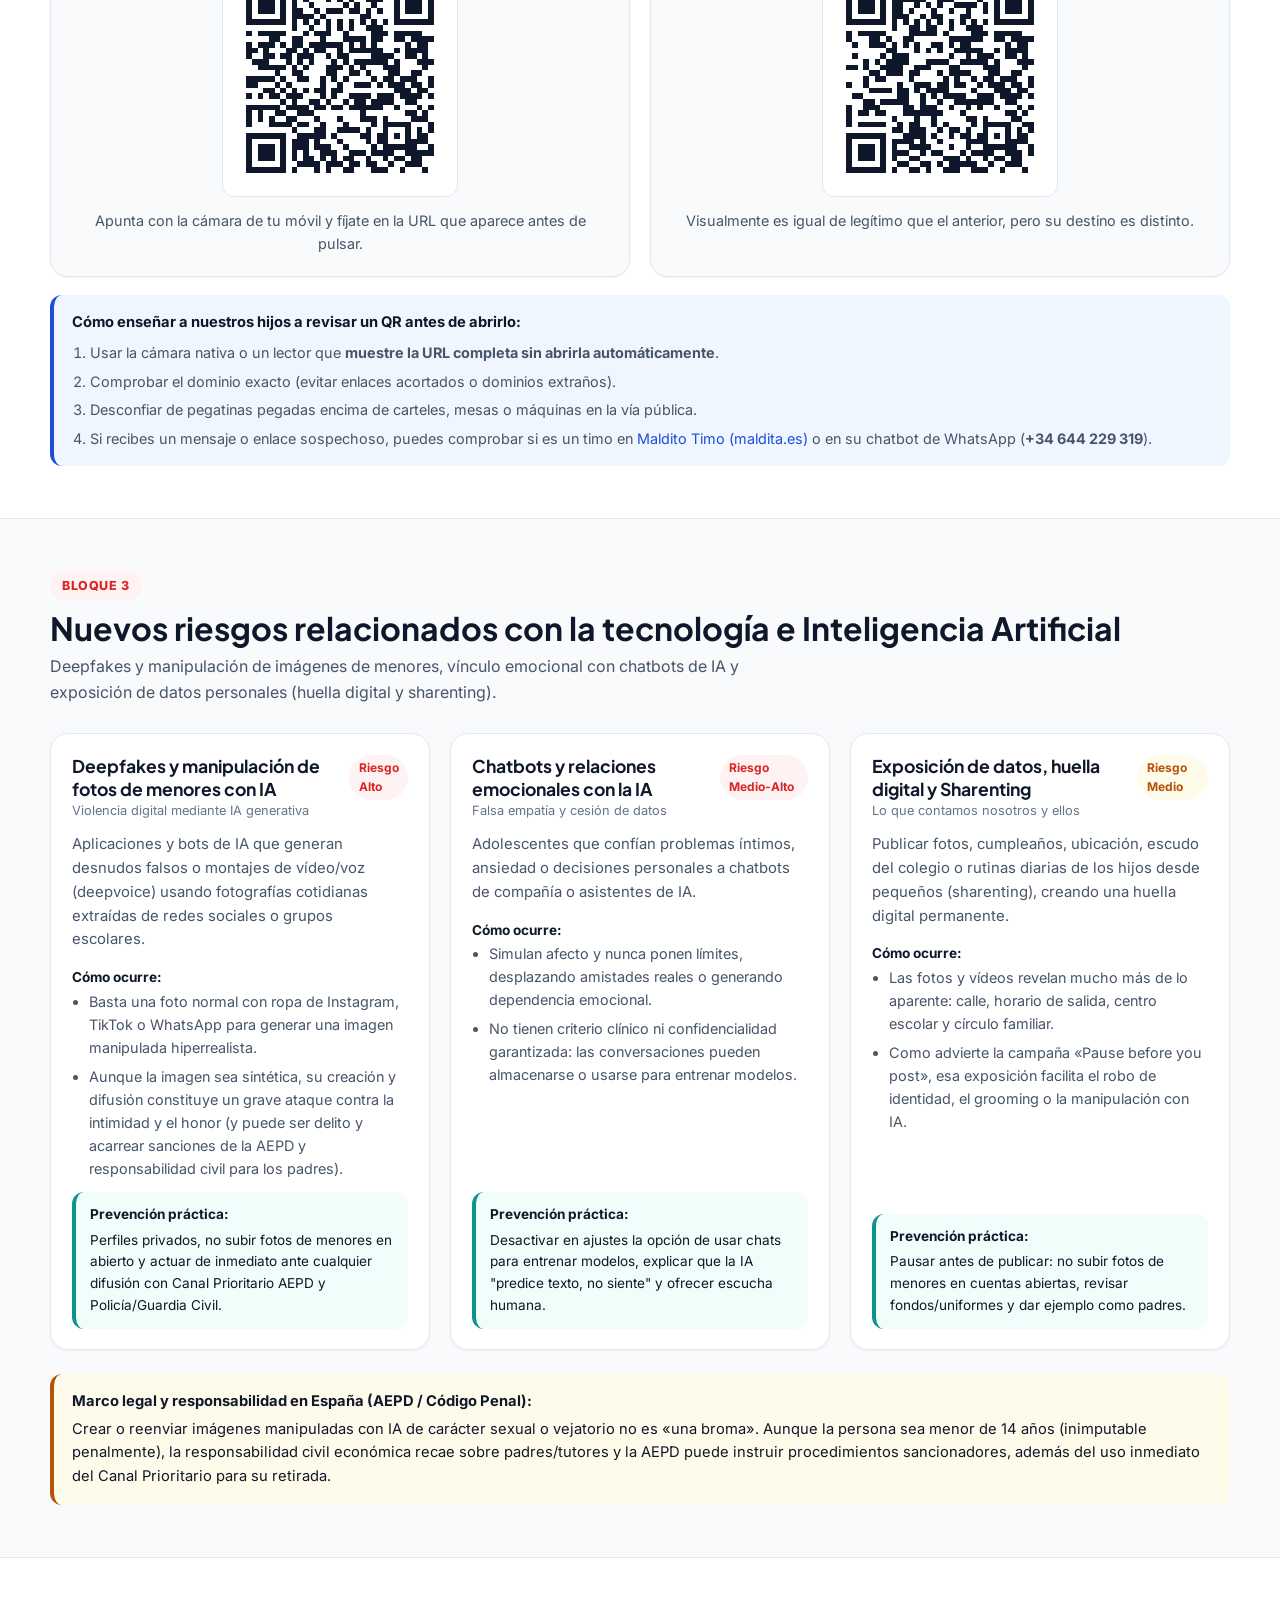
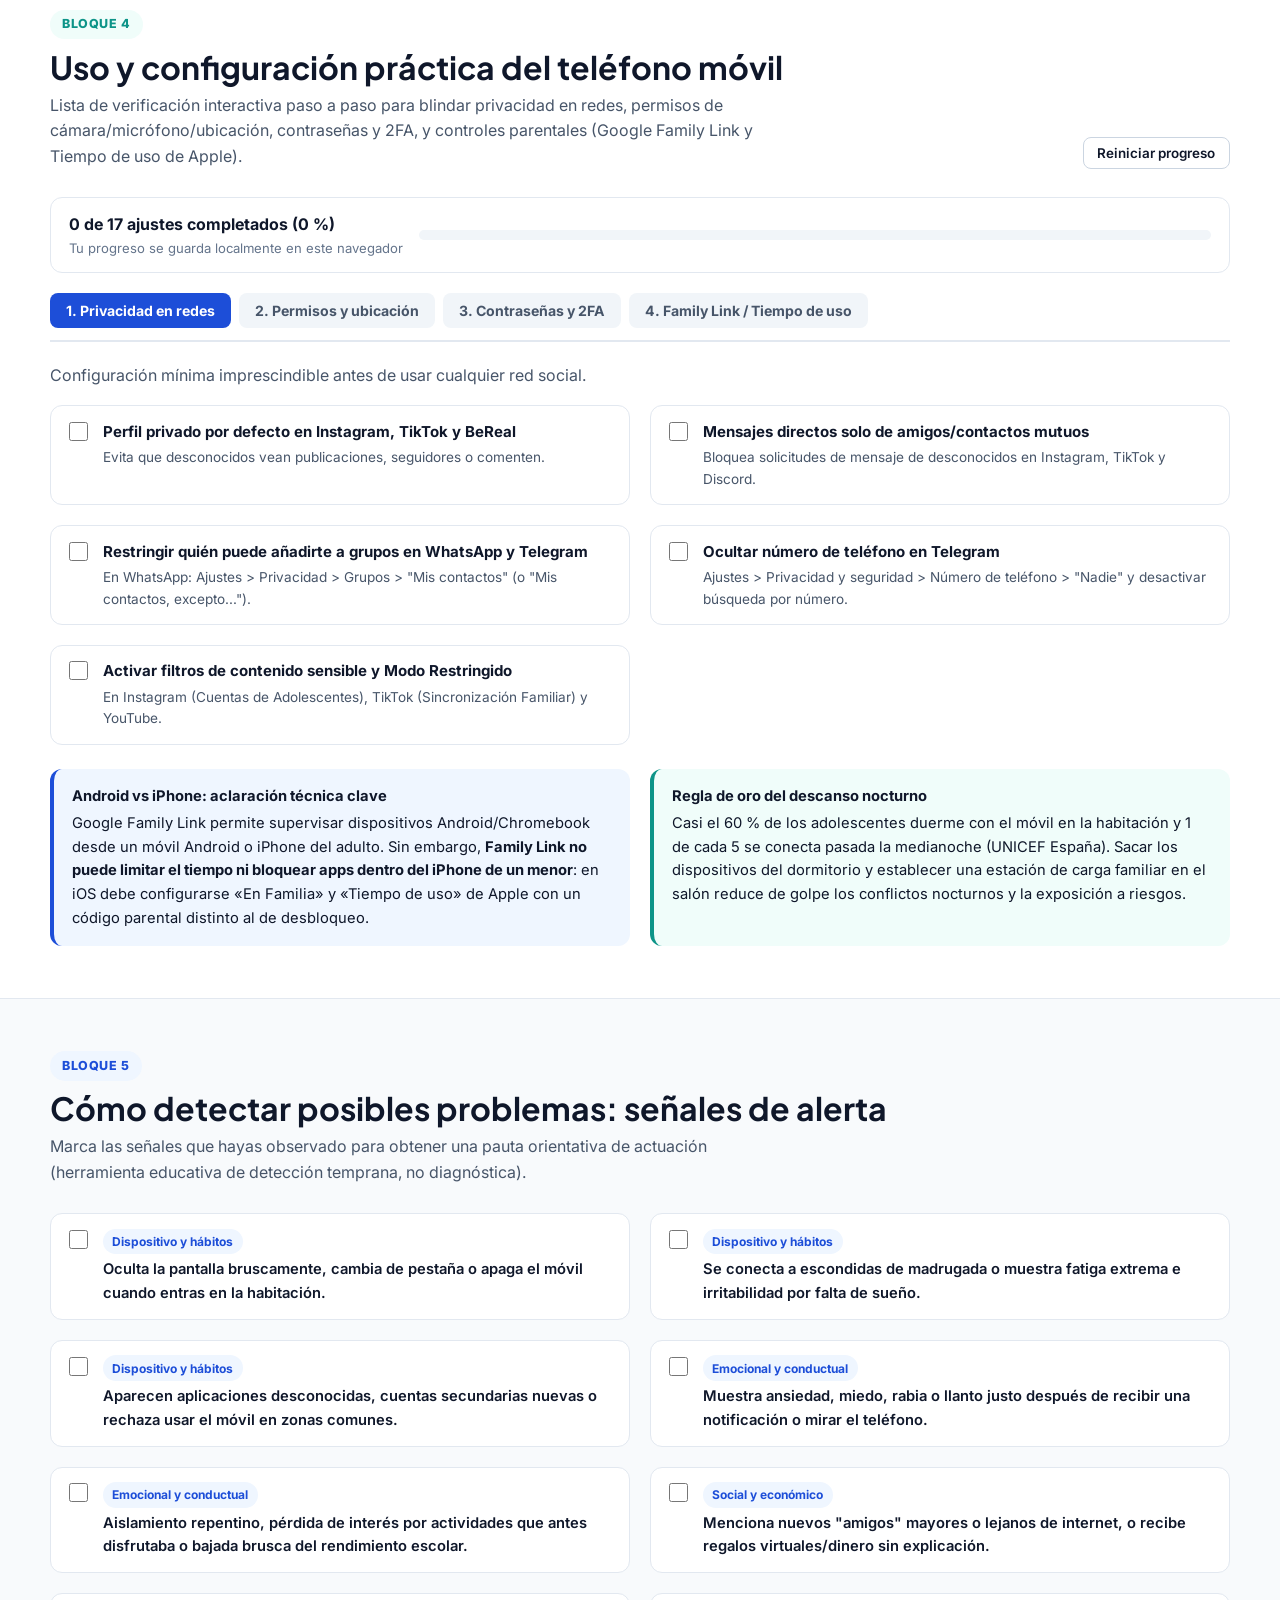
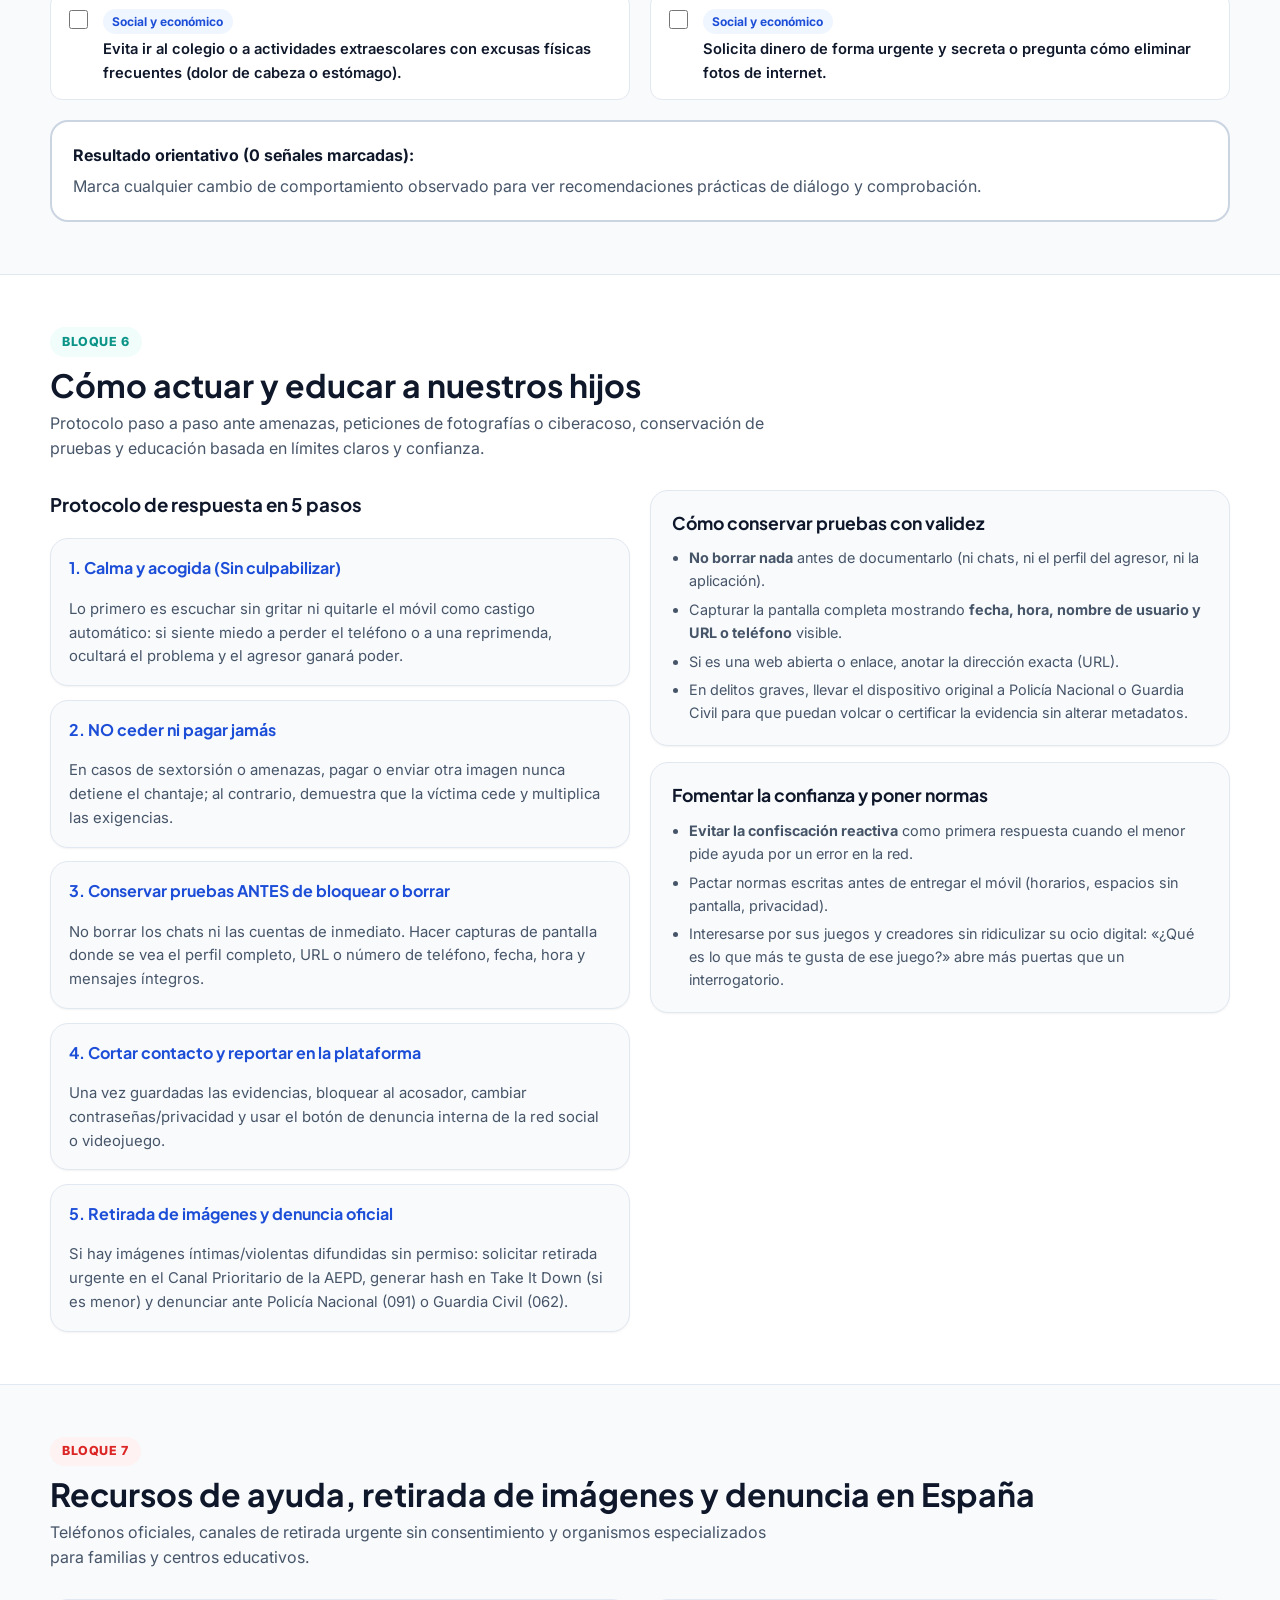
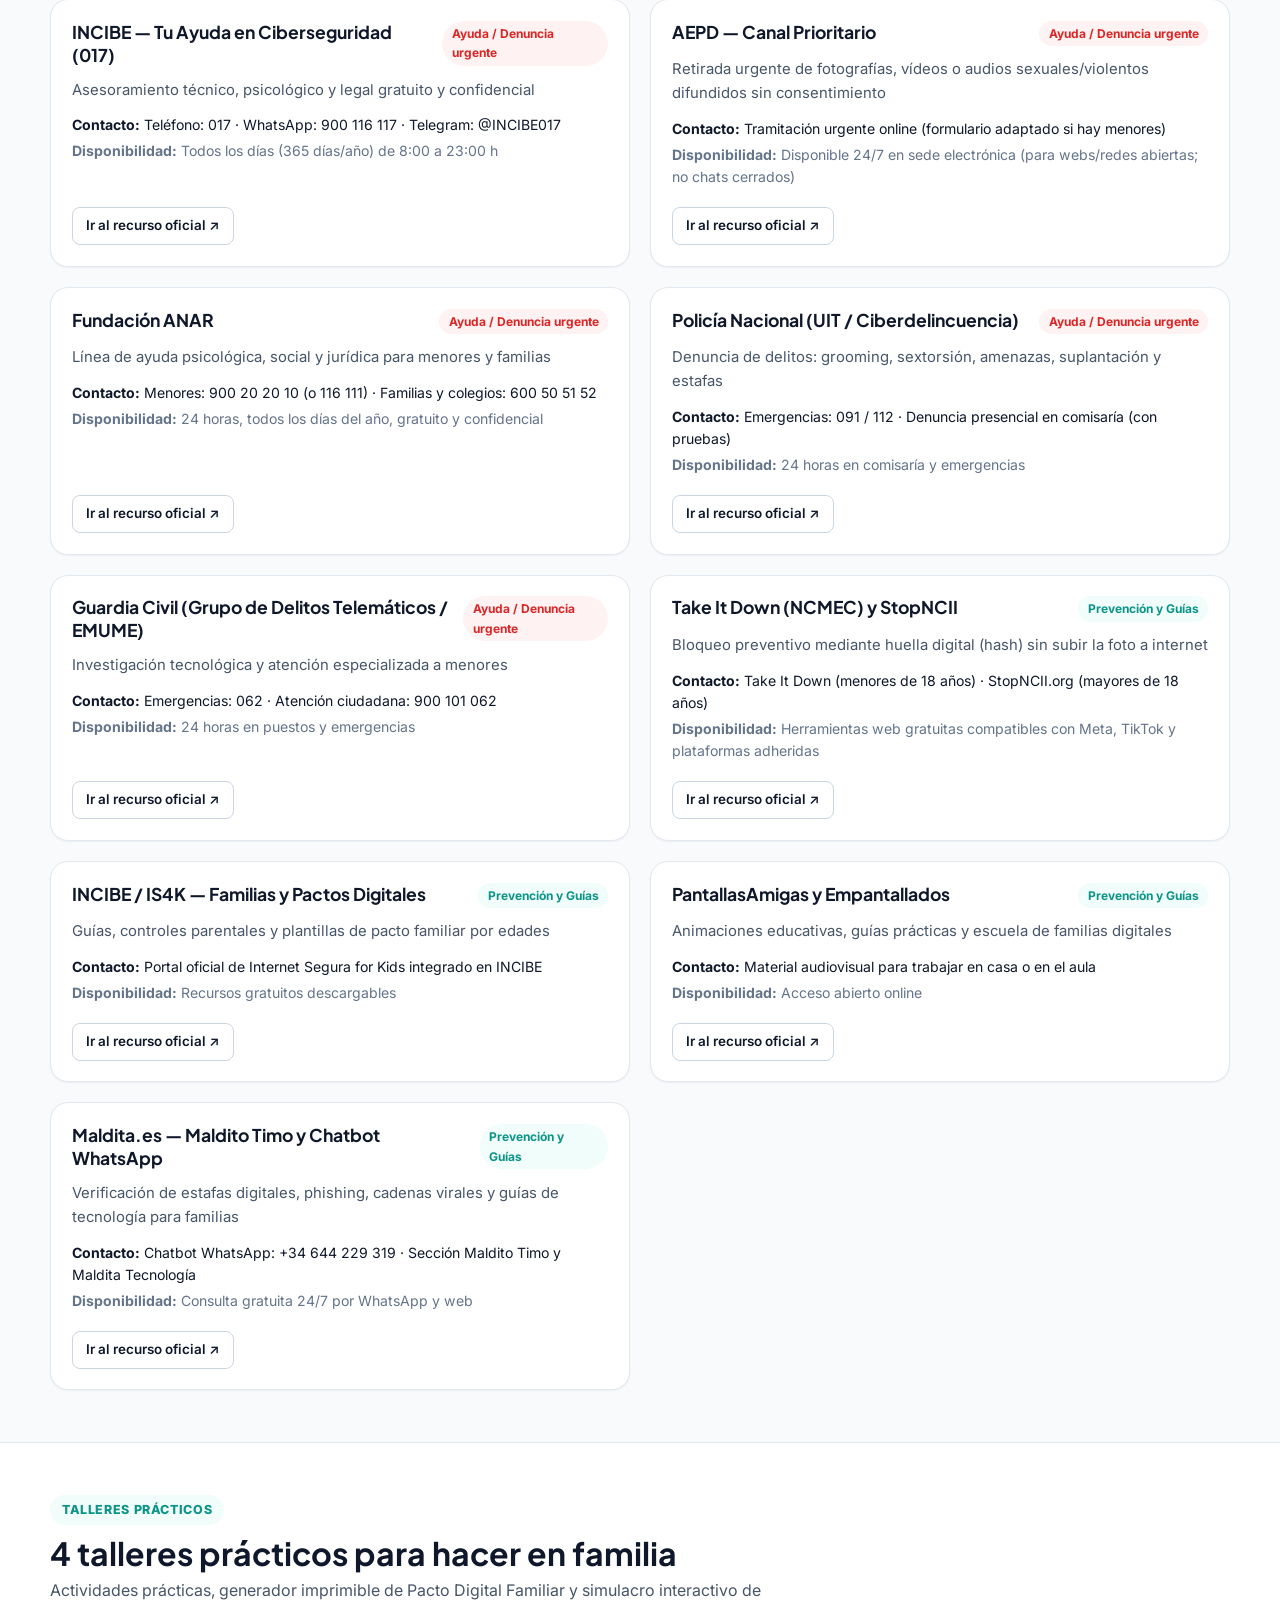
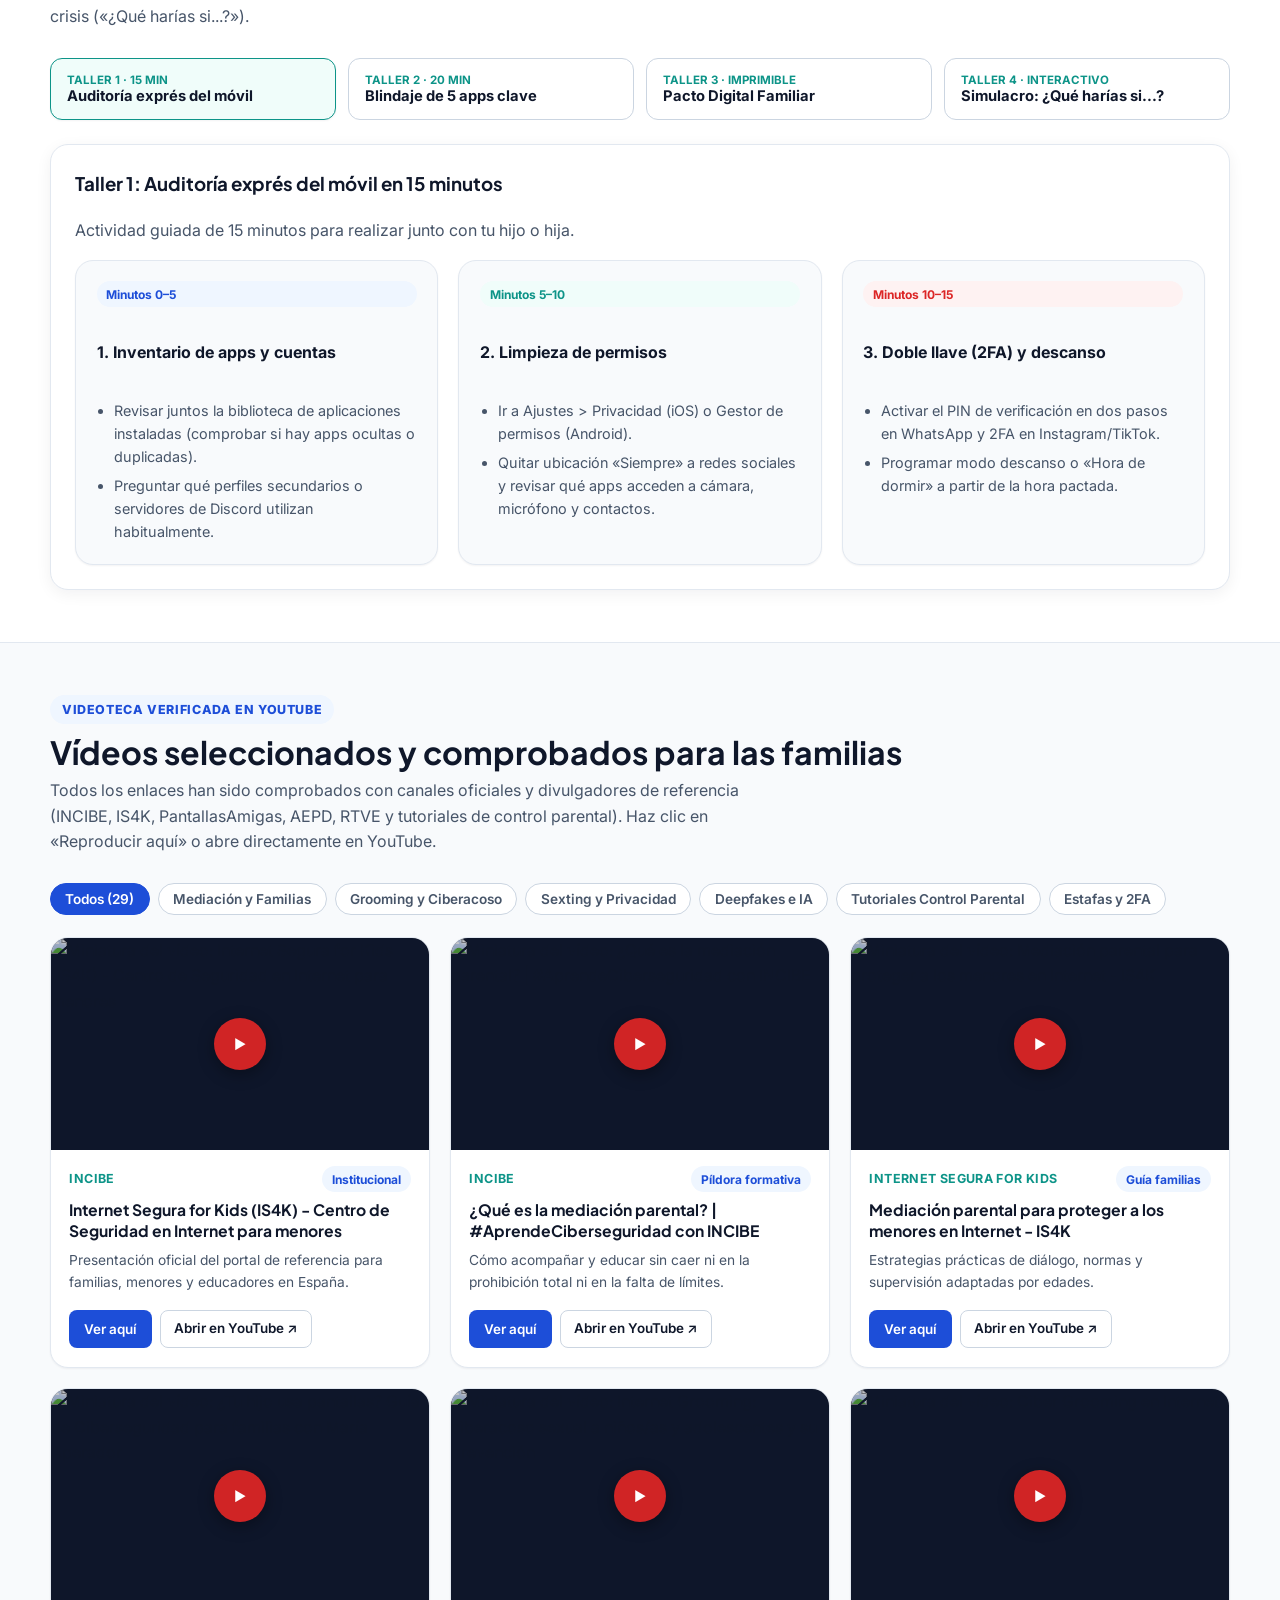
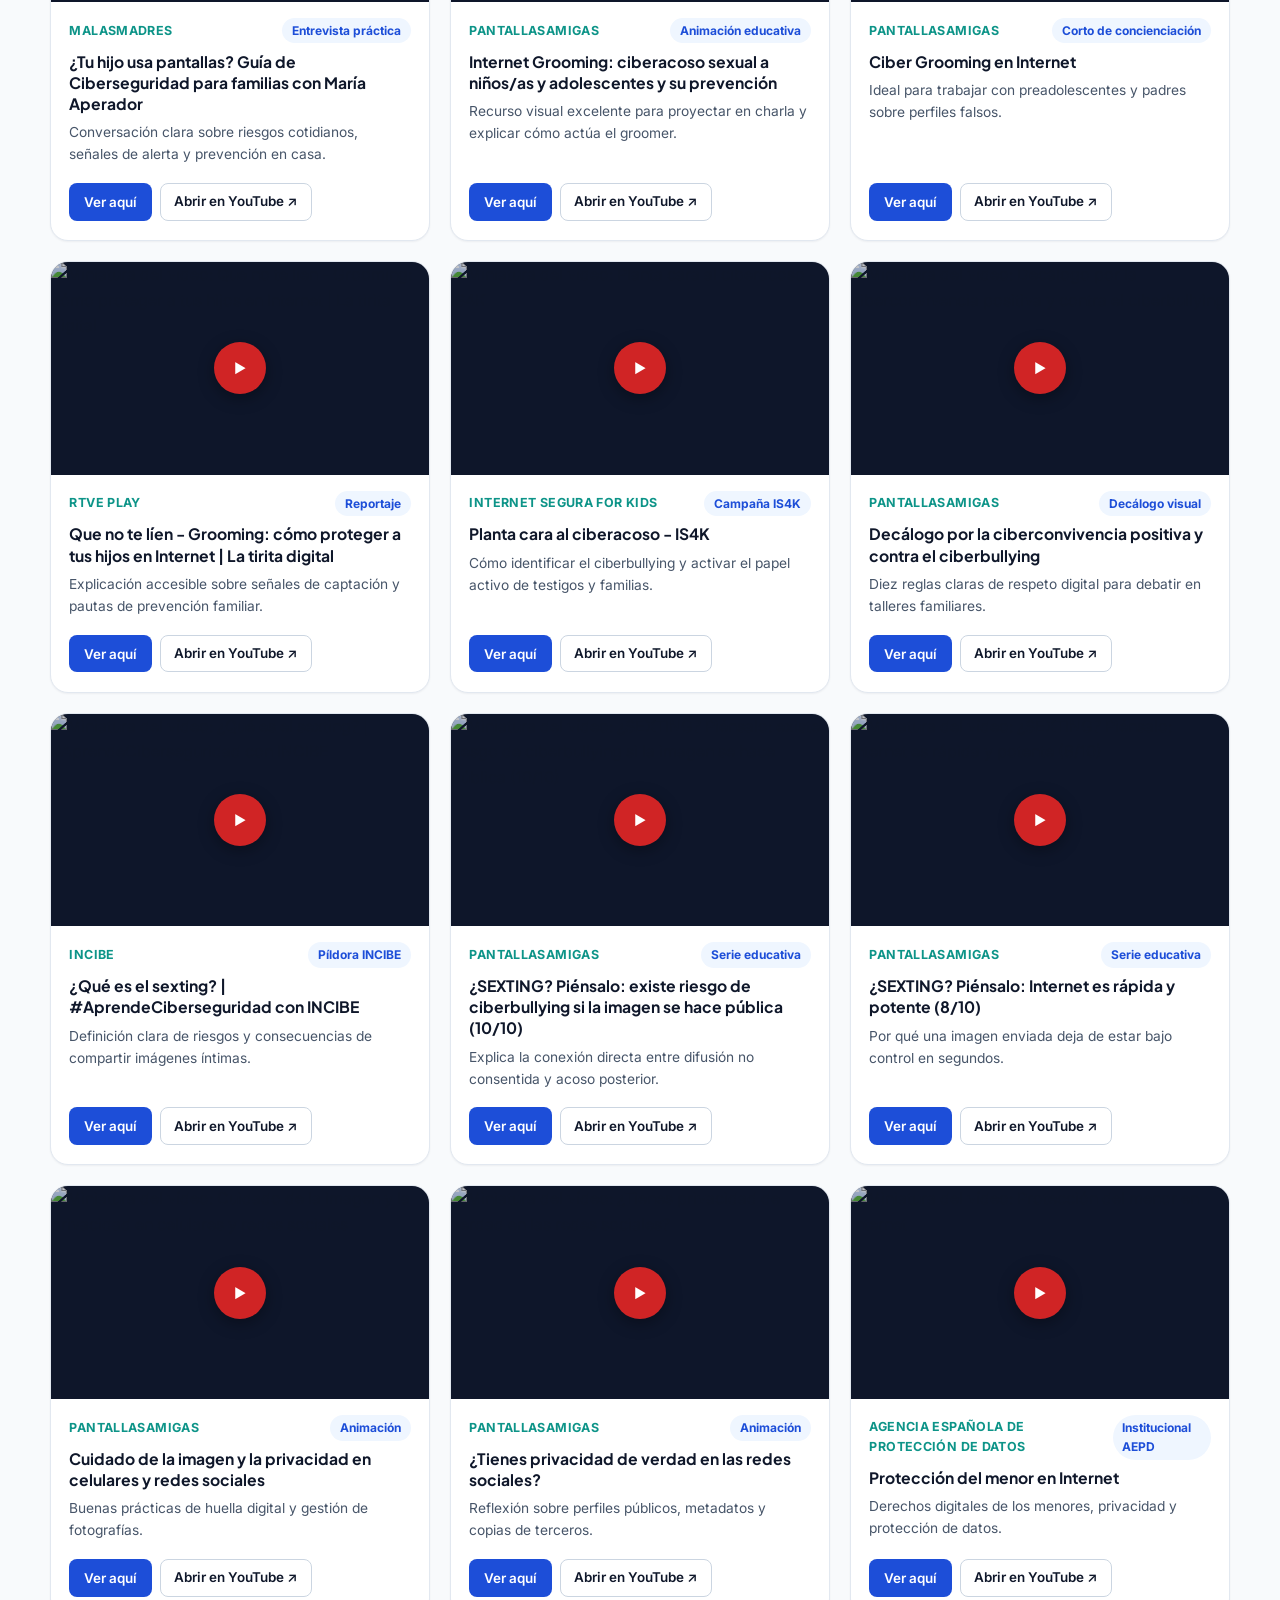
==== commit 43a0a52b: "Añadir cache-busting en CSS y JS para forzar recarga de cambios" ====
--- a/index.html
+++ b/index.html
@@ -9,7 +9,7 @@
   <link rel="preconnect" href="https://fonts.googleapis.com" />
   <link rel="preconnect" href="https://fonts.gstatic.com" crossorigin />
   <link href="https://fonts.googleapis.com/css2?family=Inter:wght@400;500;600;700&family=Plus+Jakarta+Sans:wght@700;800&display=swap" rel="stylesheet" />
-  <link rel="stylesheet" href="css/styles.css" />
+  <link rel="stylesheet" href="css/styles.css?v=20261118-1" />
 </head>
 <body>
 
@@ -590,7 +590,7 @@
     </div>
   </div>
 
-  <script src="js/data.js"></script>
-  <script src="js/app.js"></script>
+  <script src="js/data.js?v=20261118-1"></script>
+  <script src="js/app.js?v=20261118-1"></script>
 </body>
 </html>
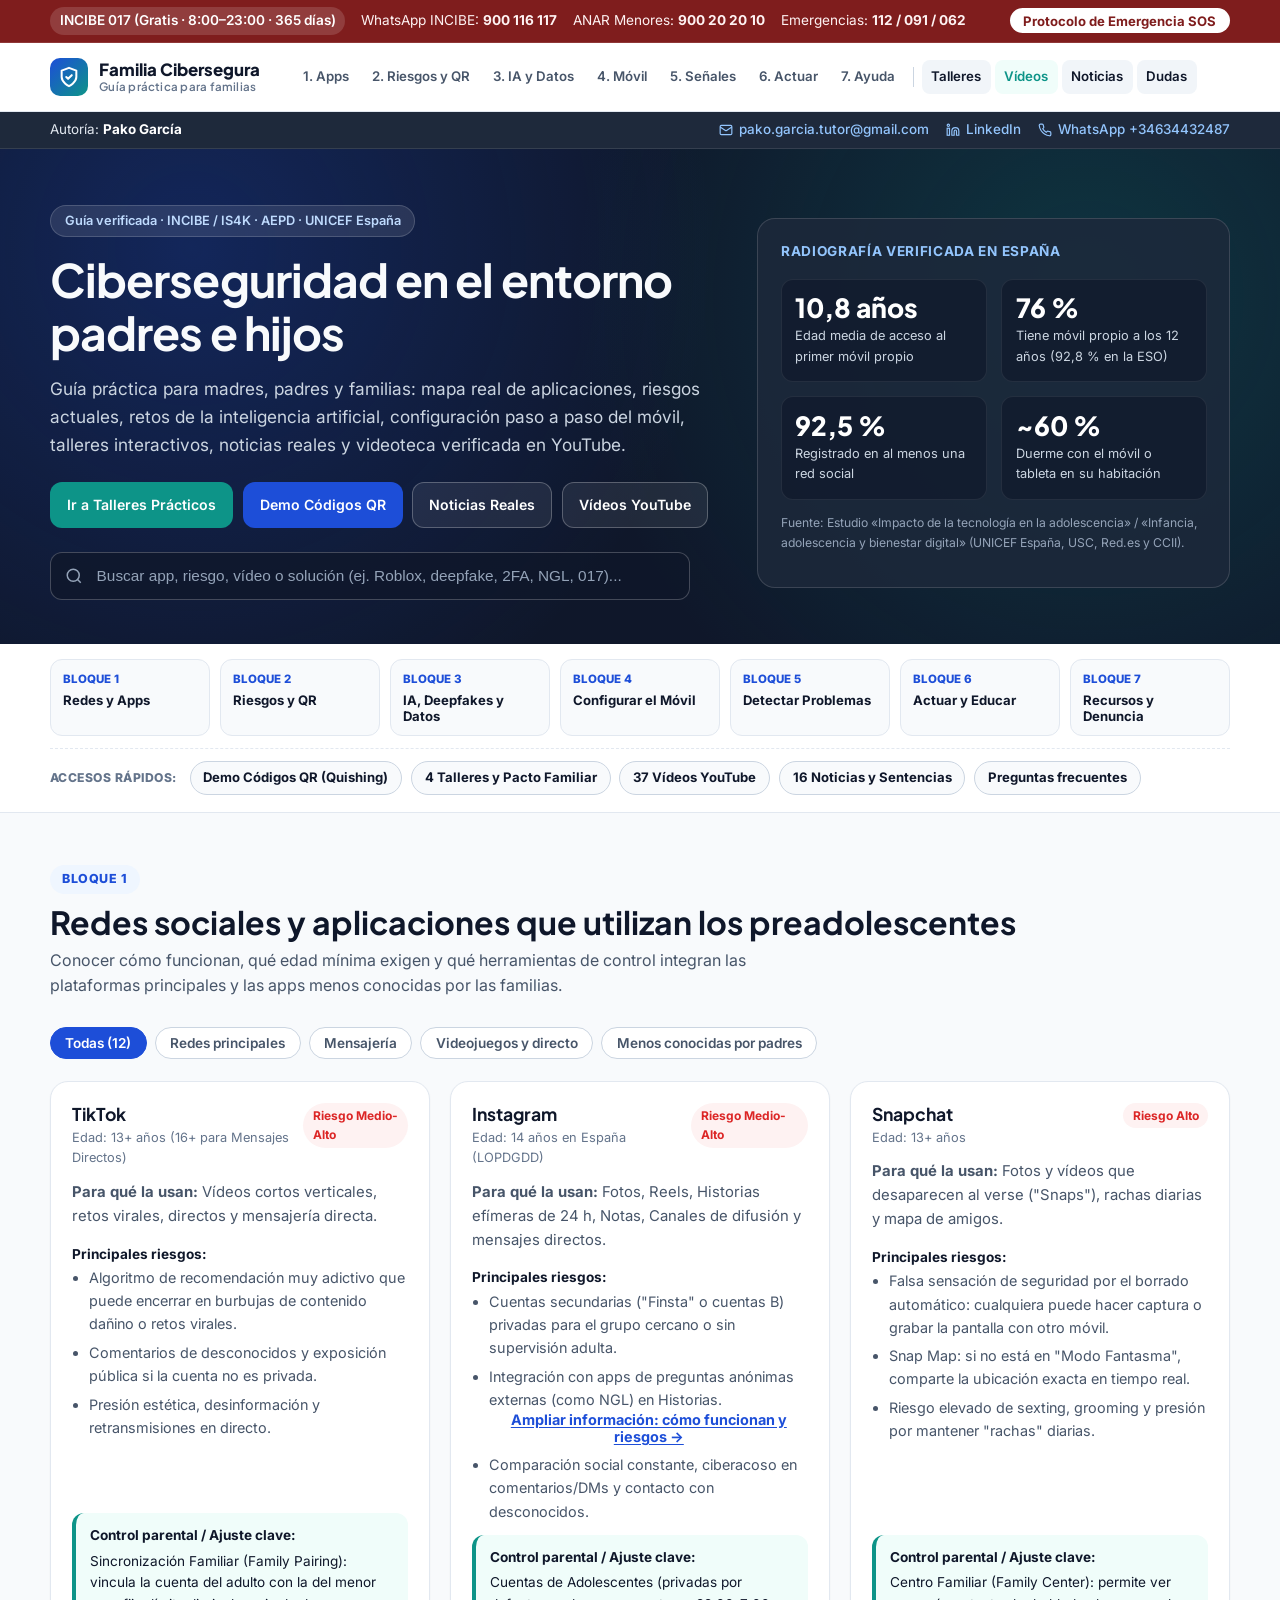
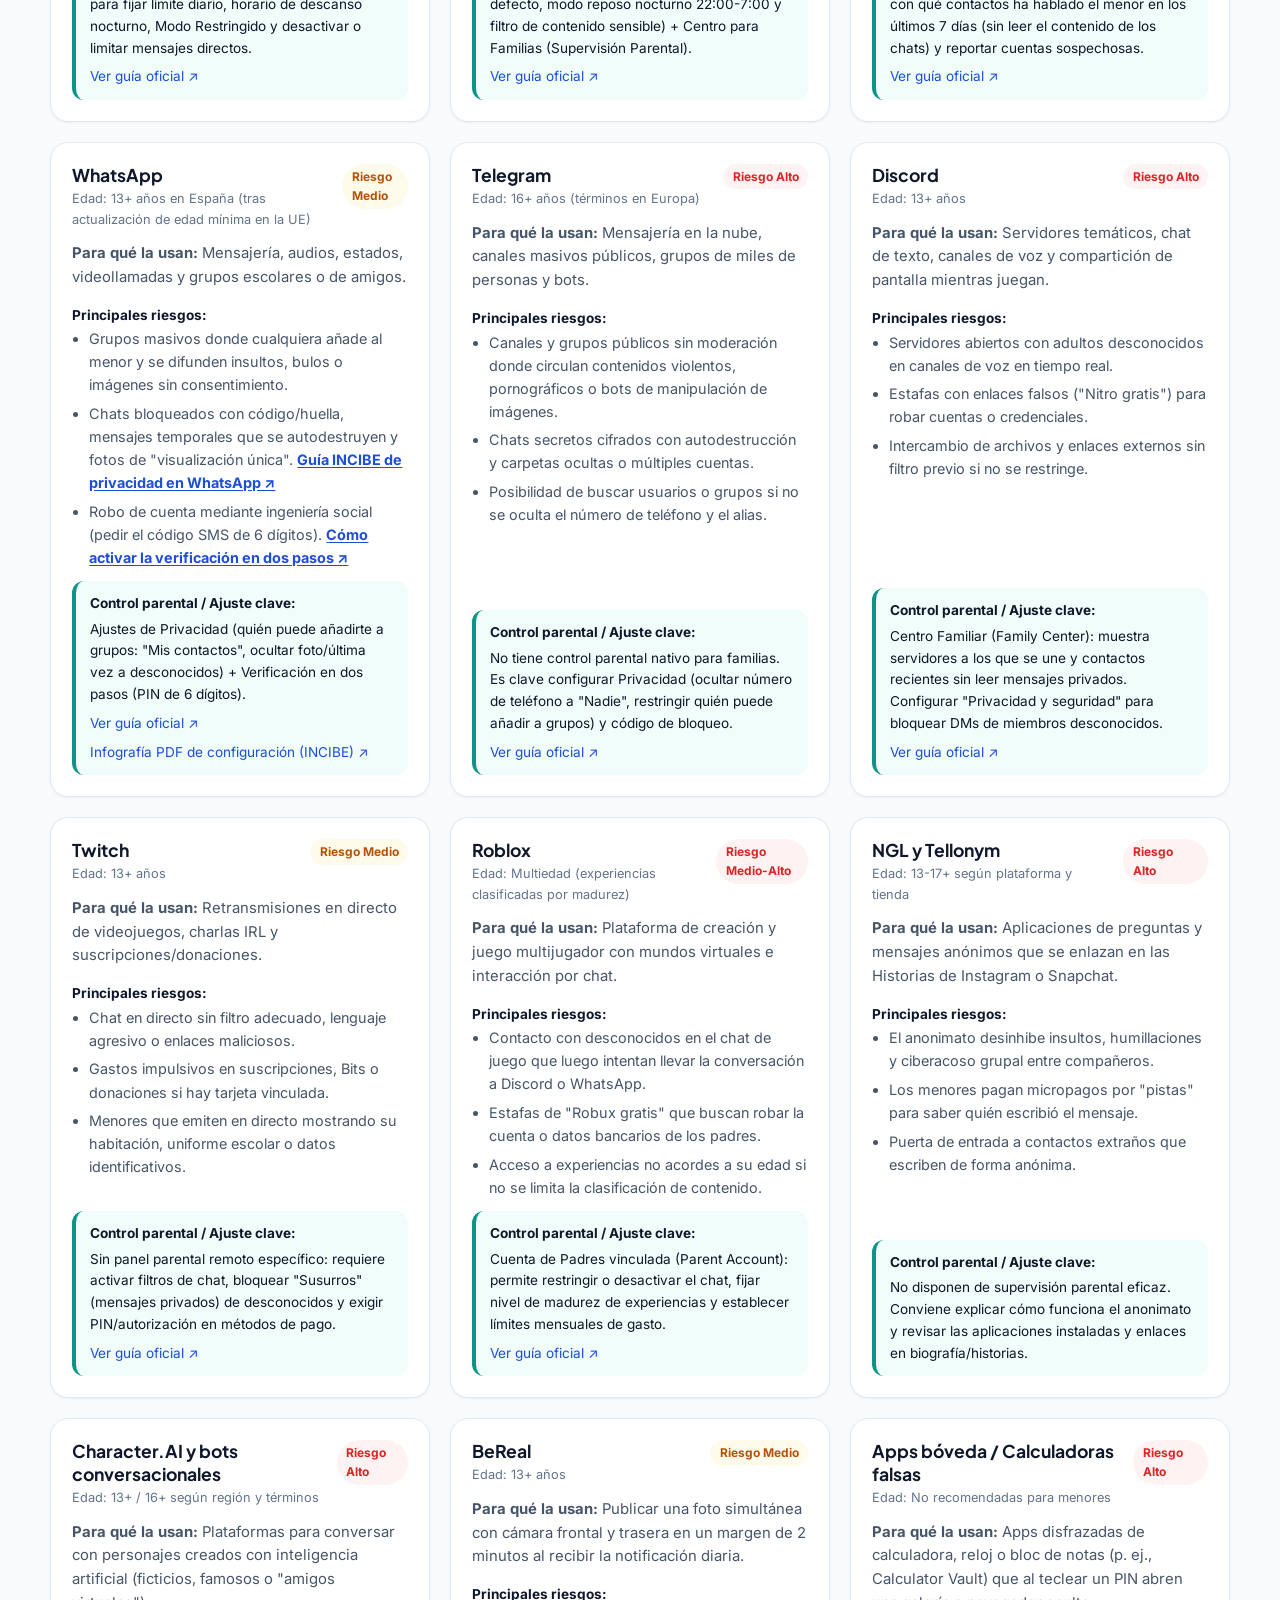
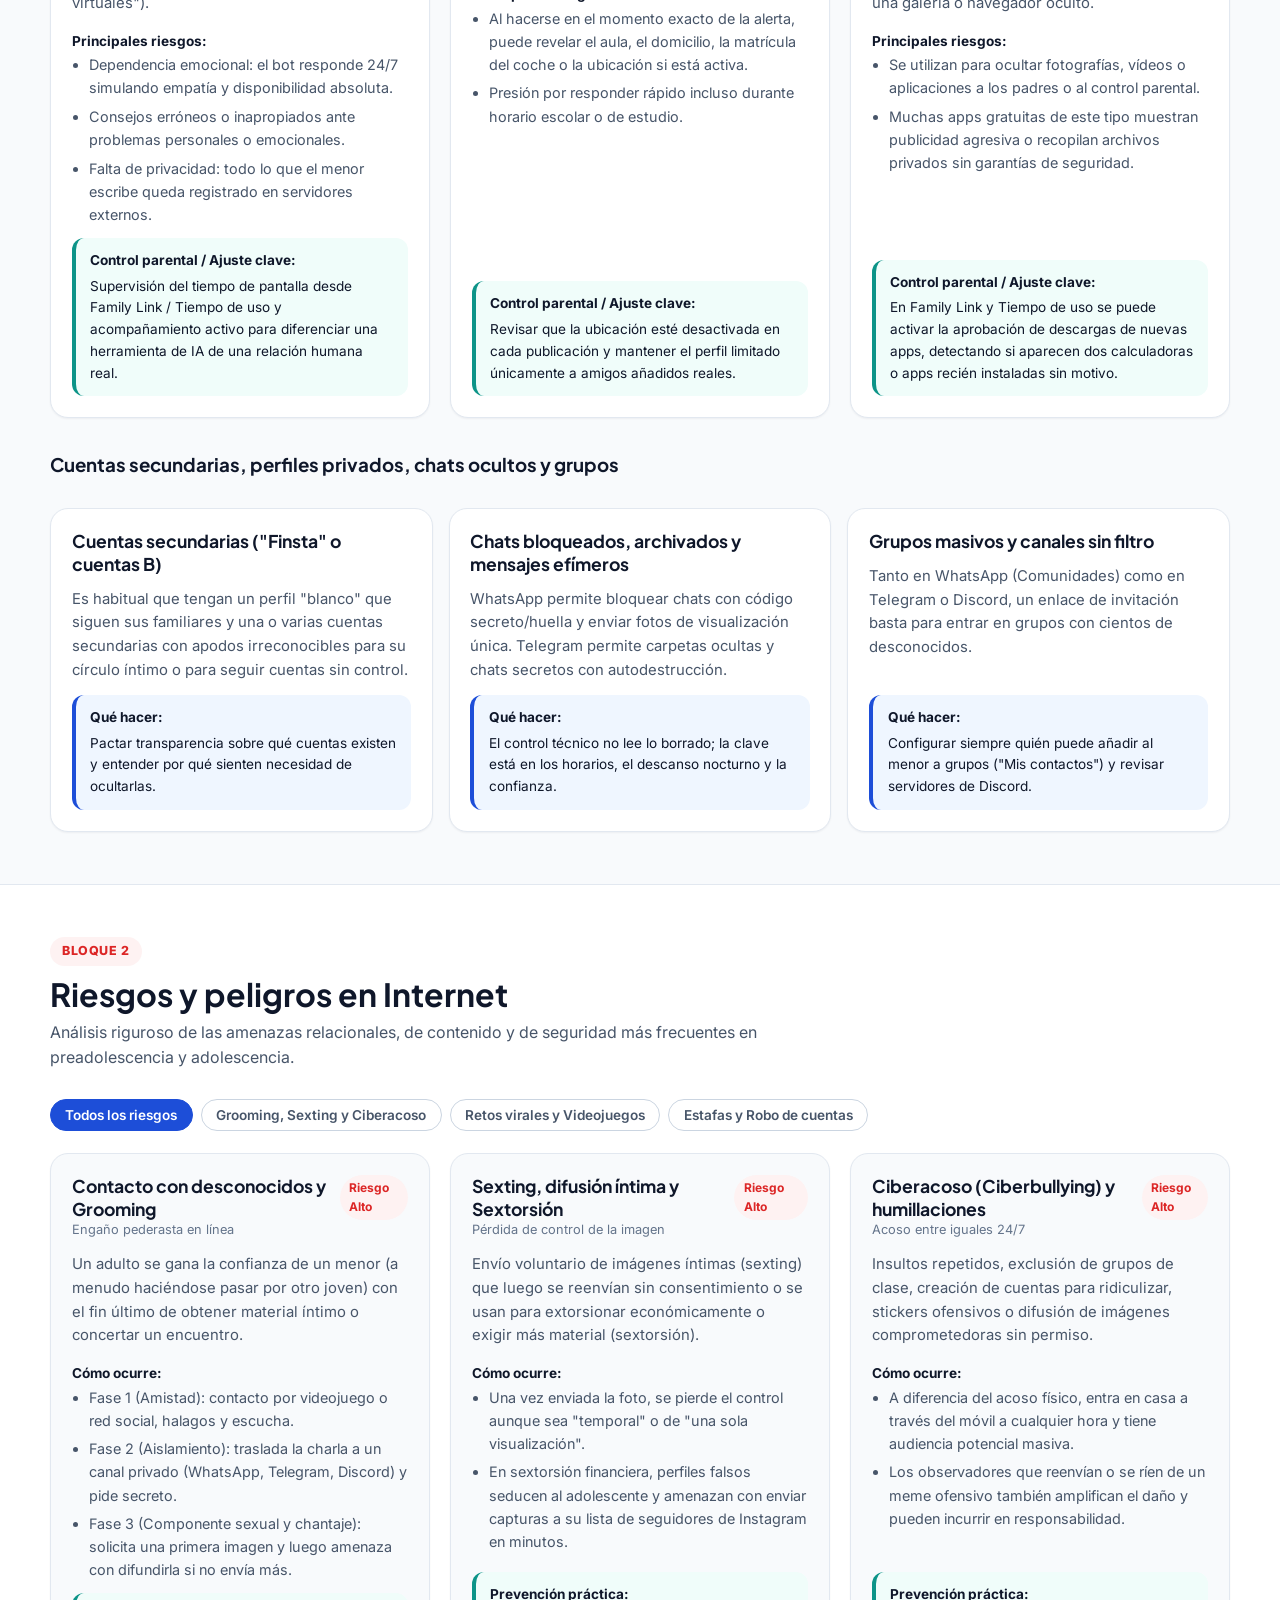
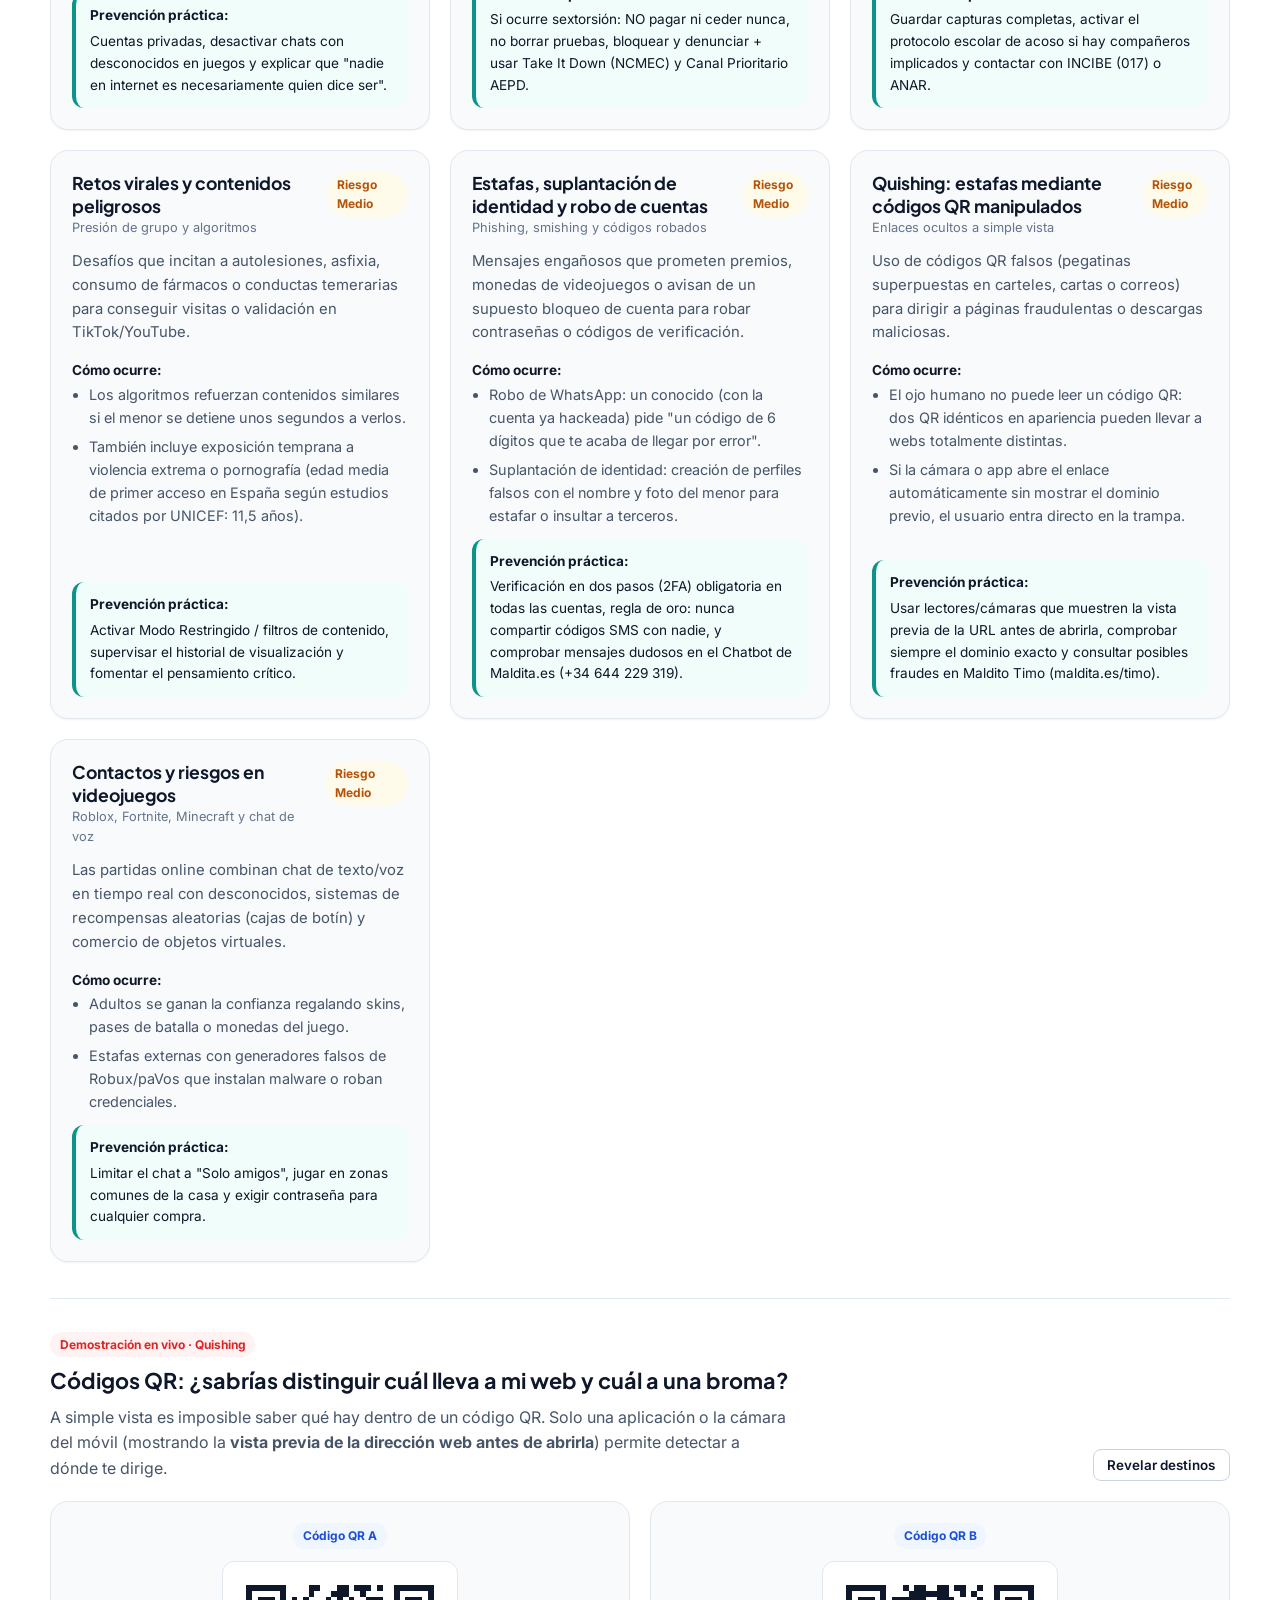
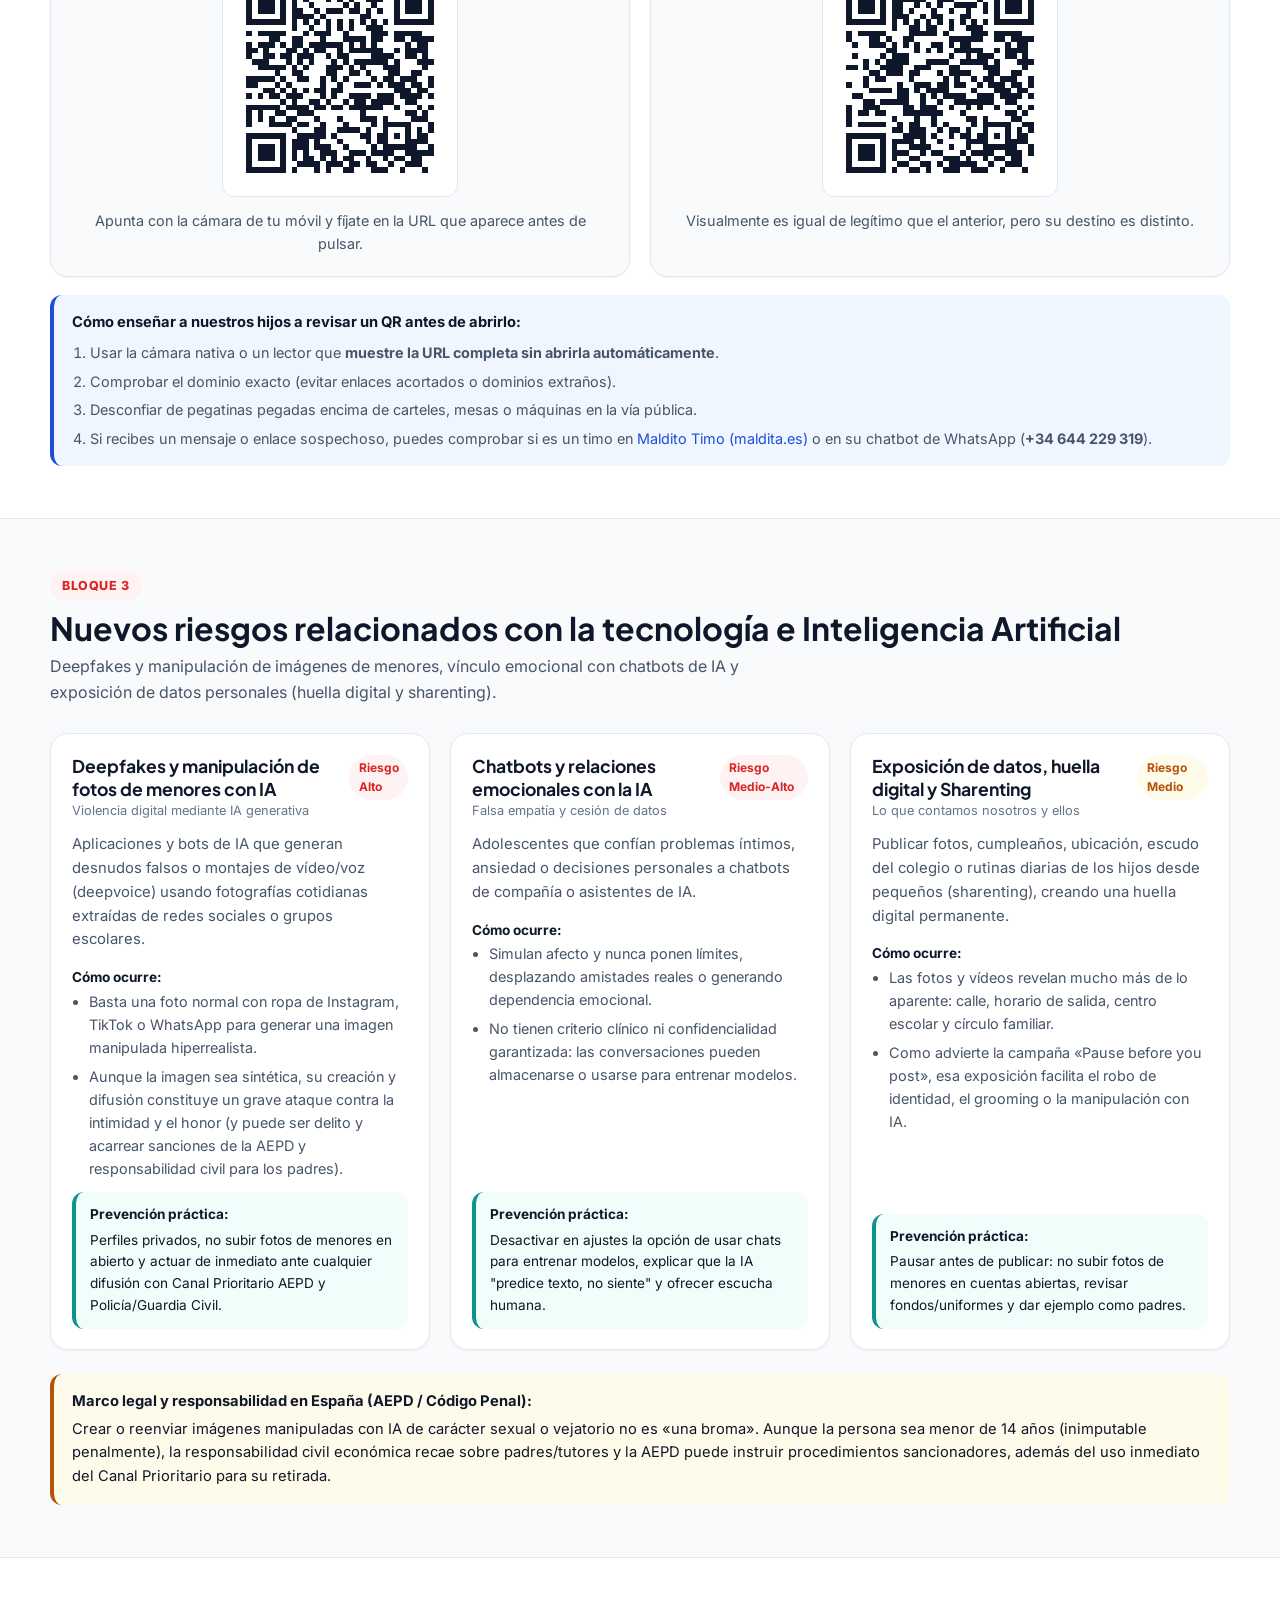
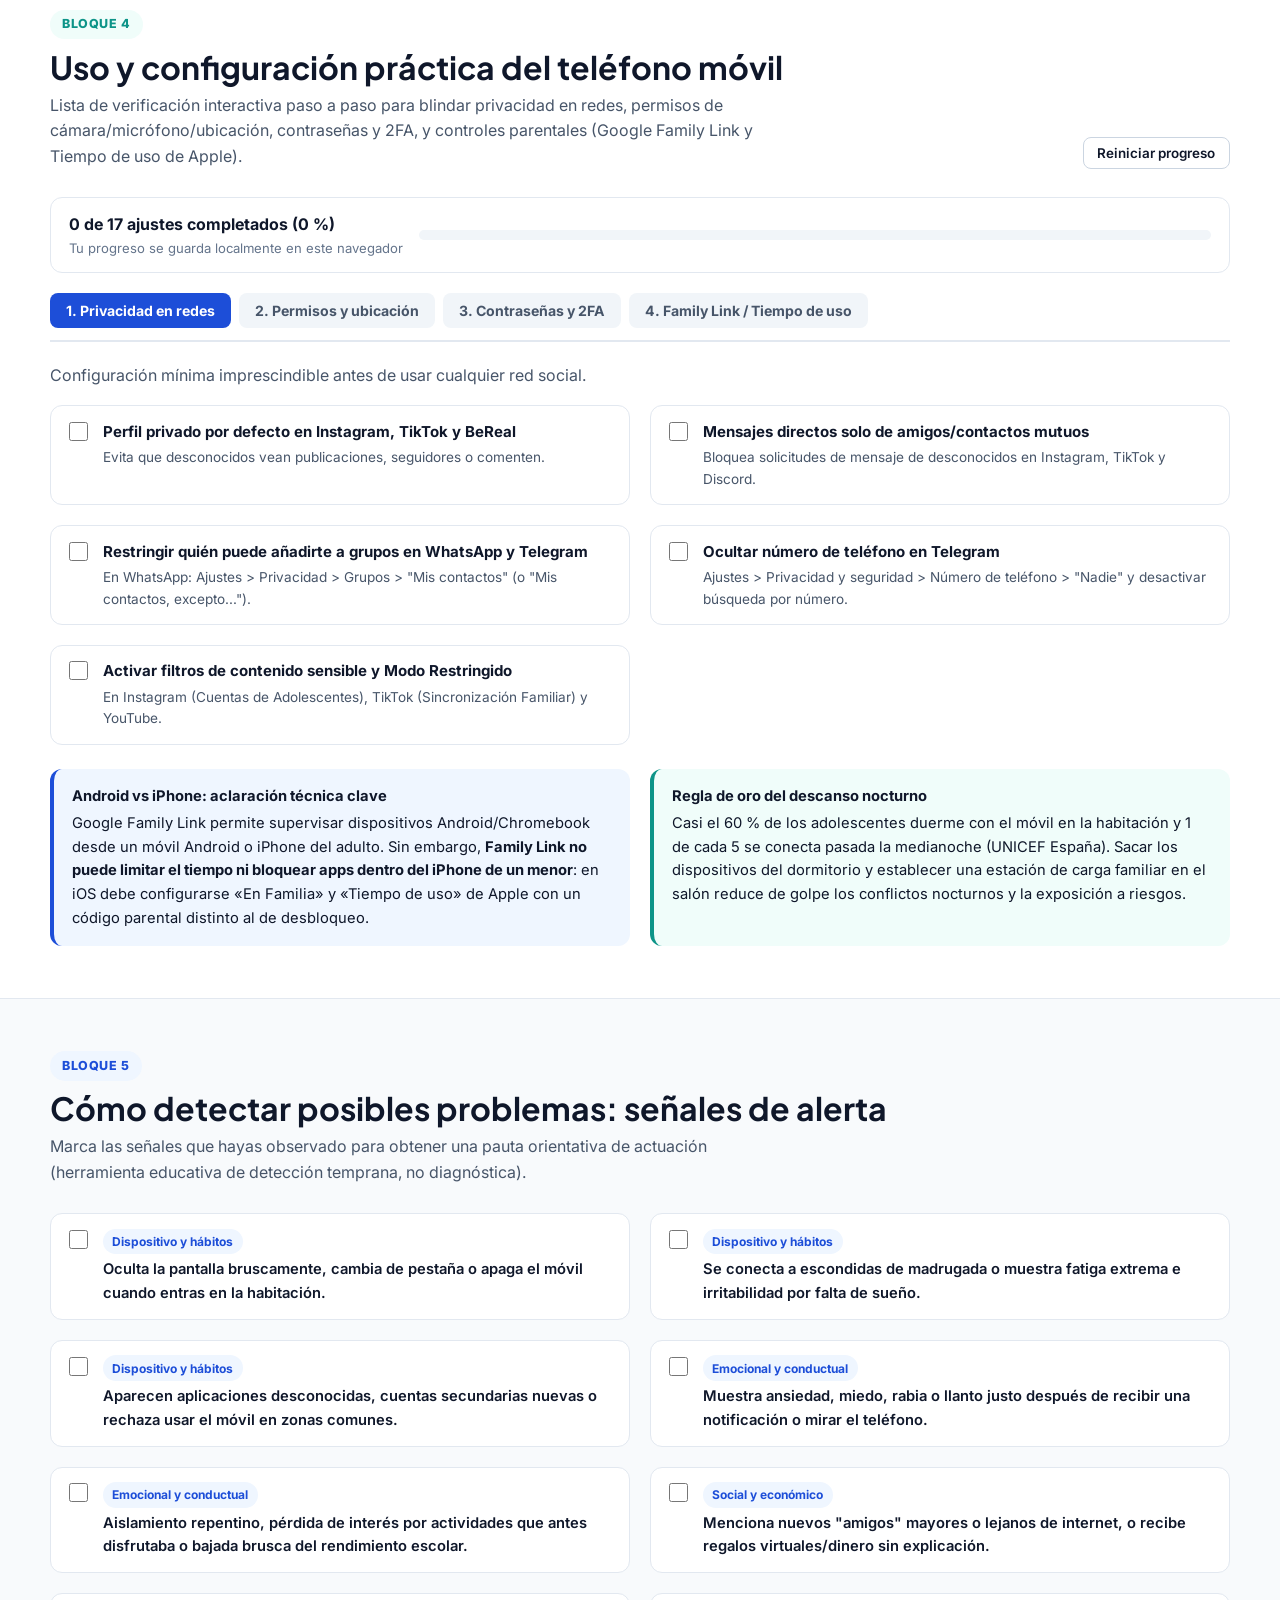
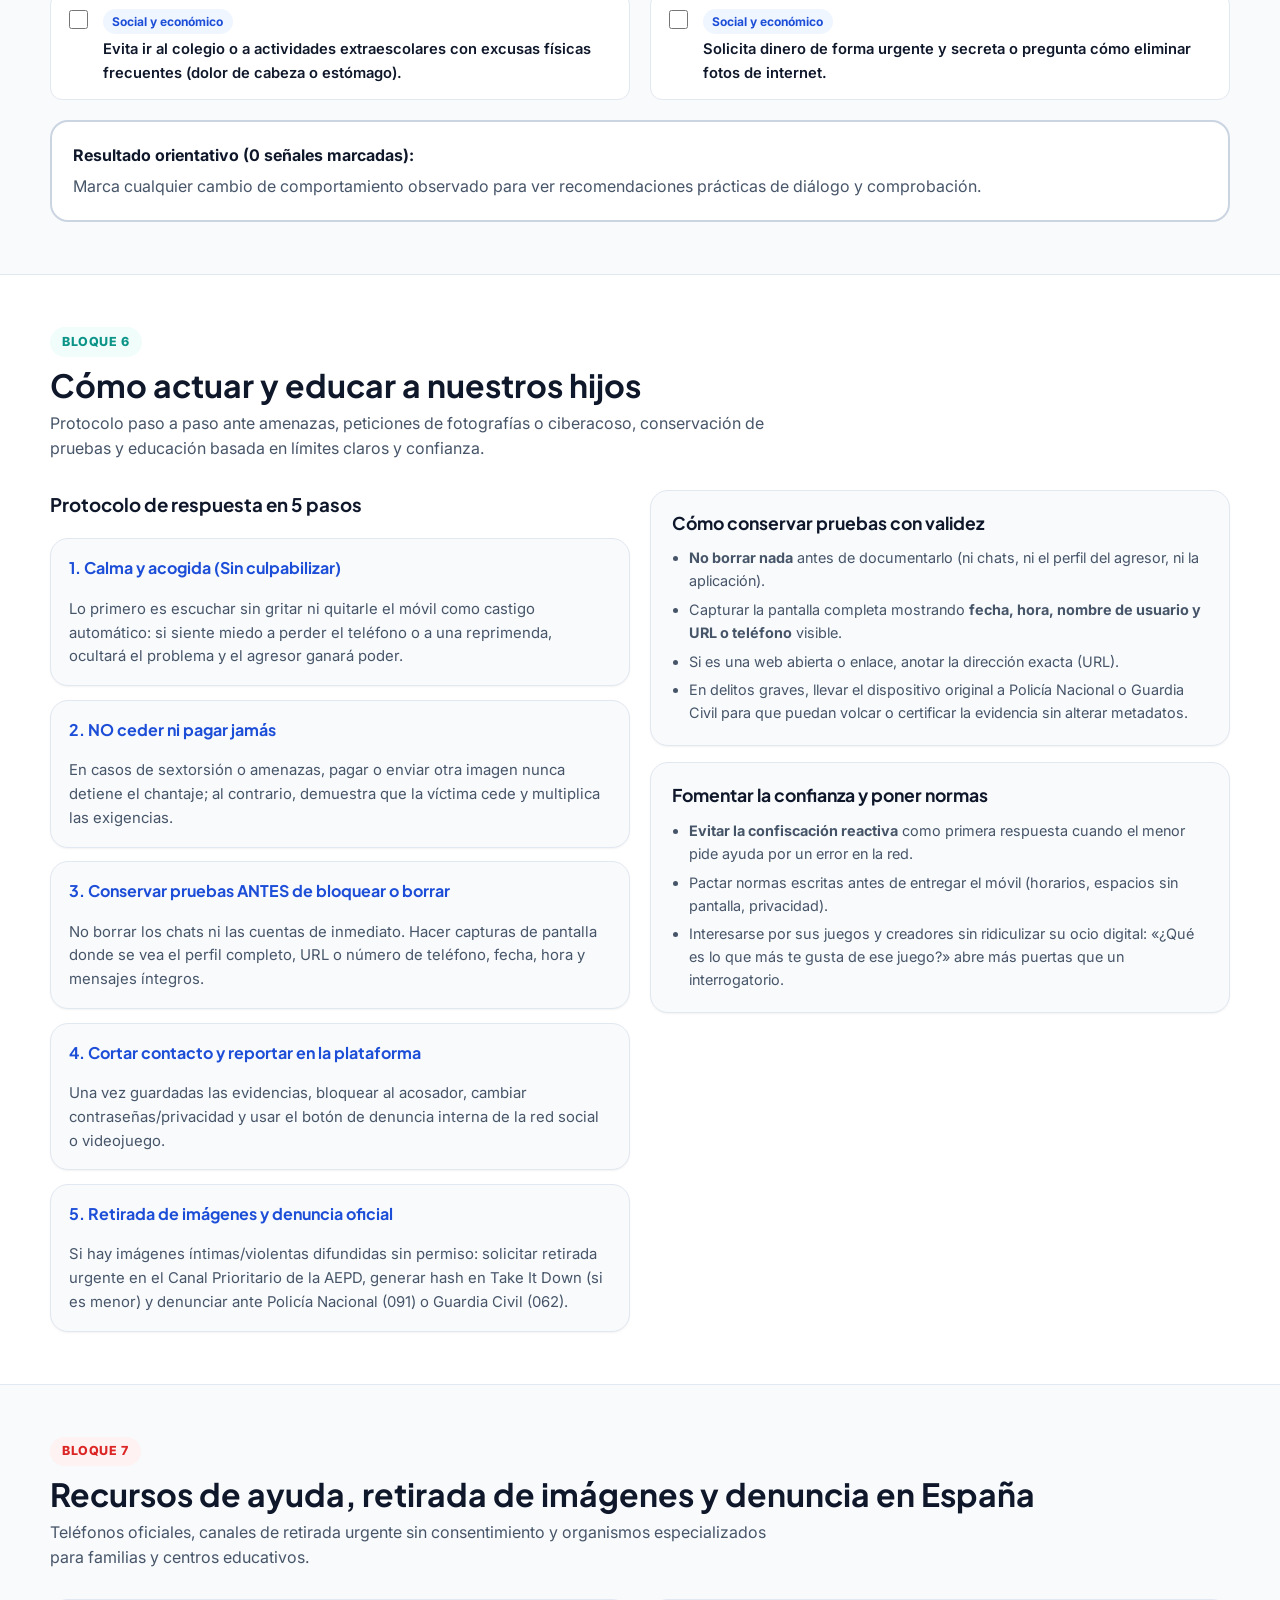
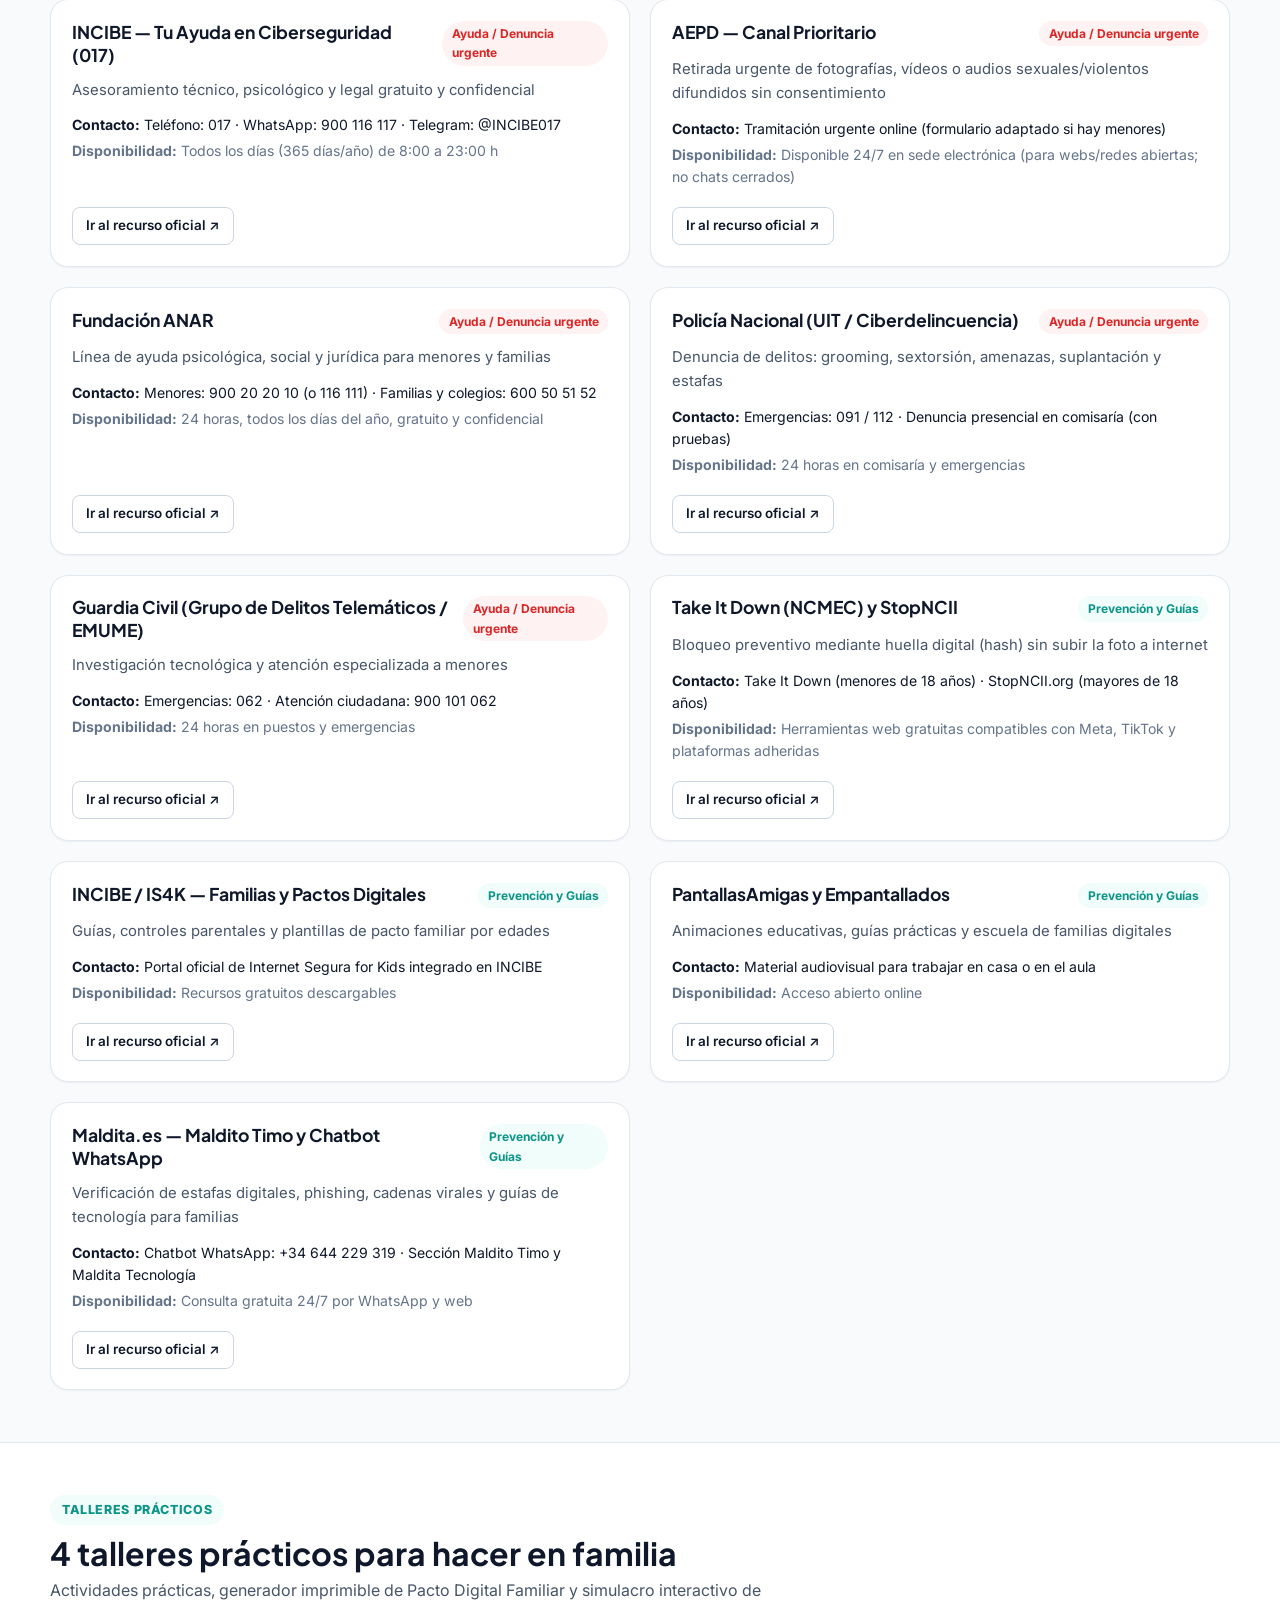
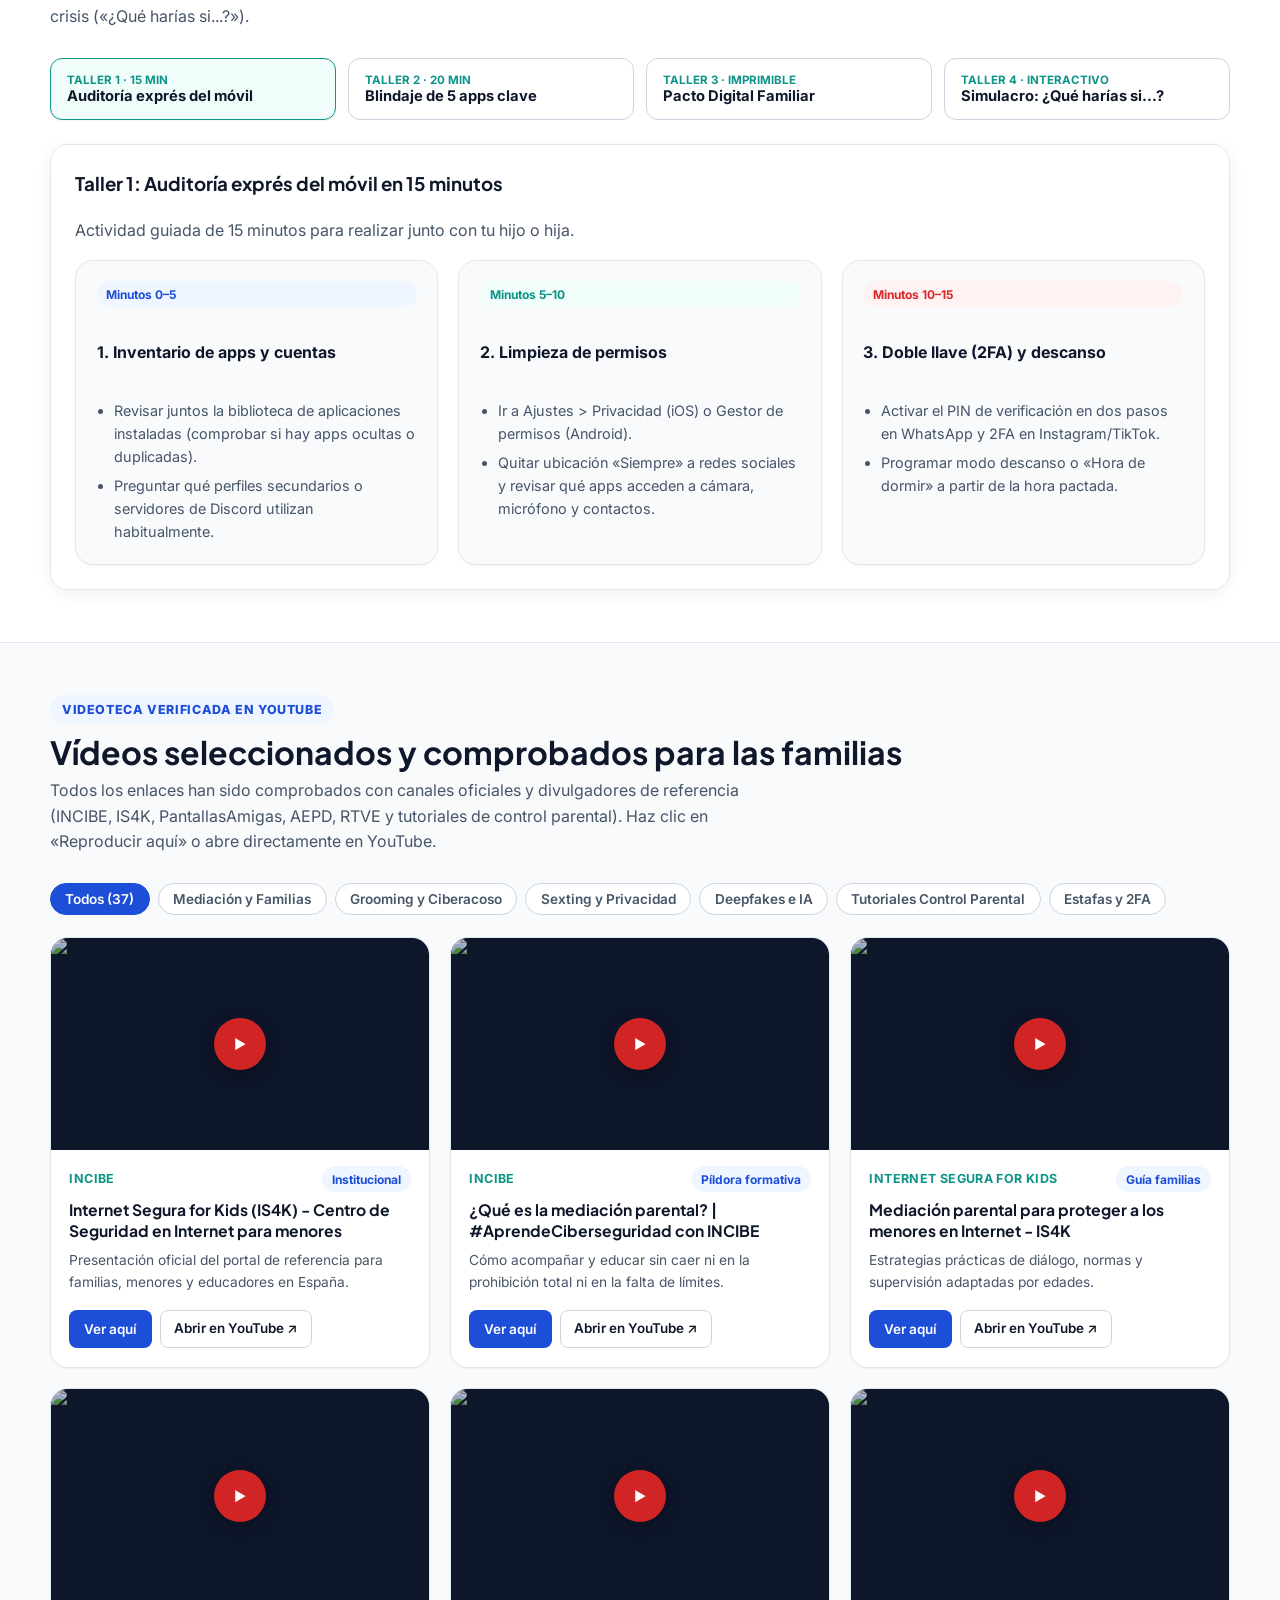
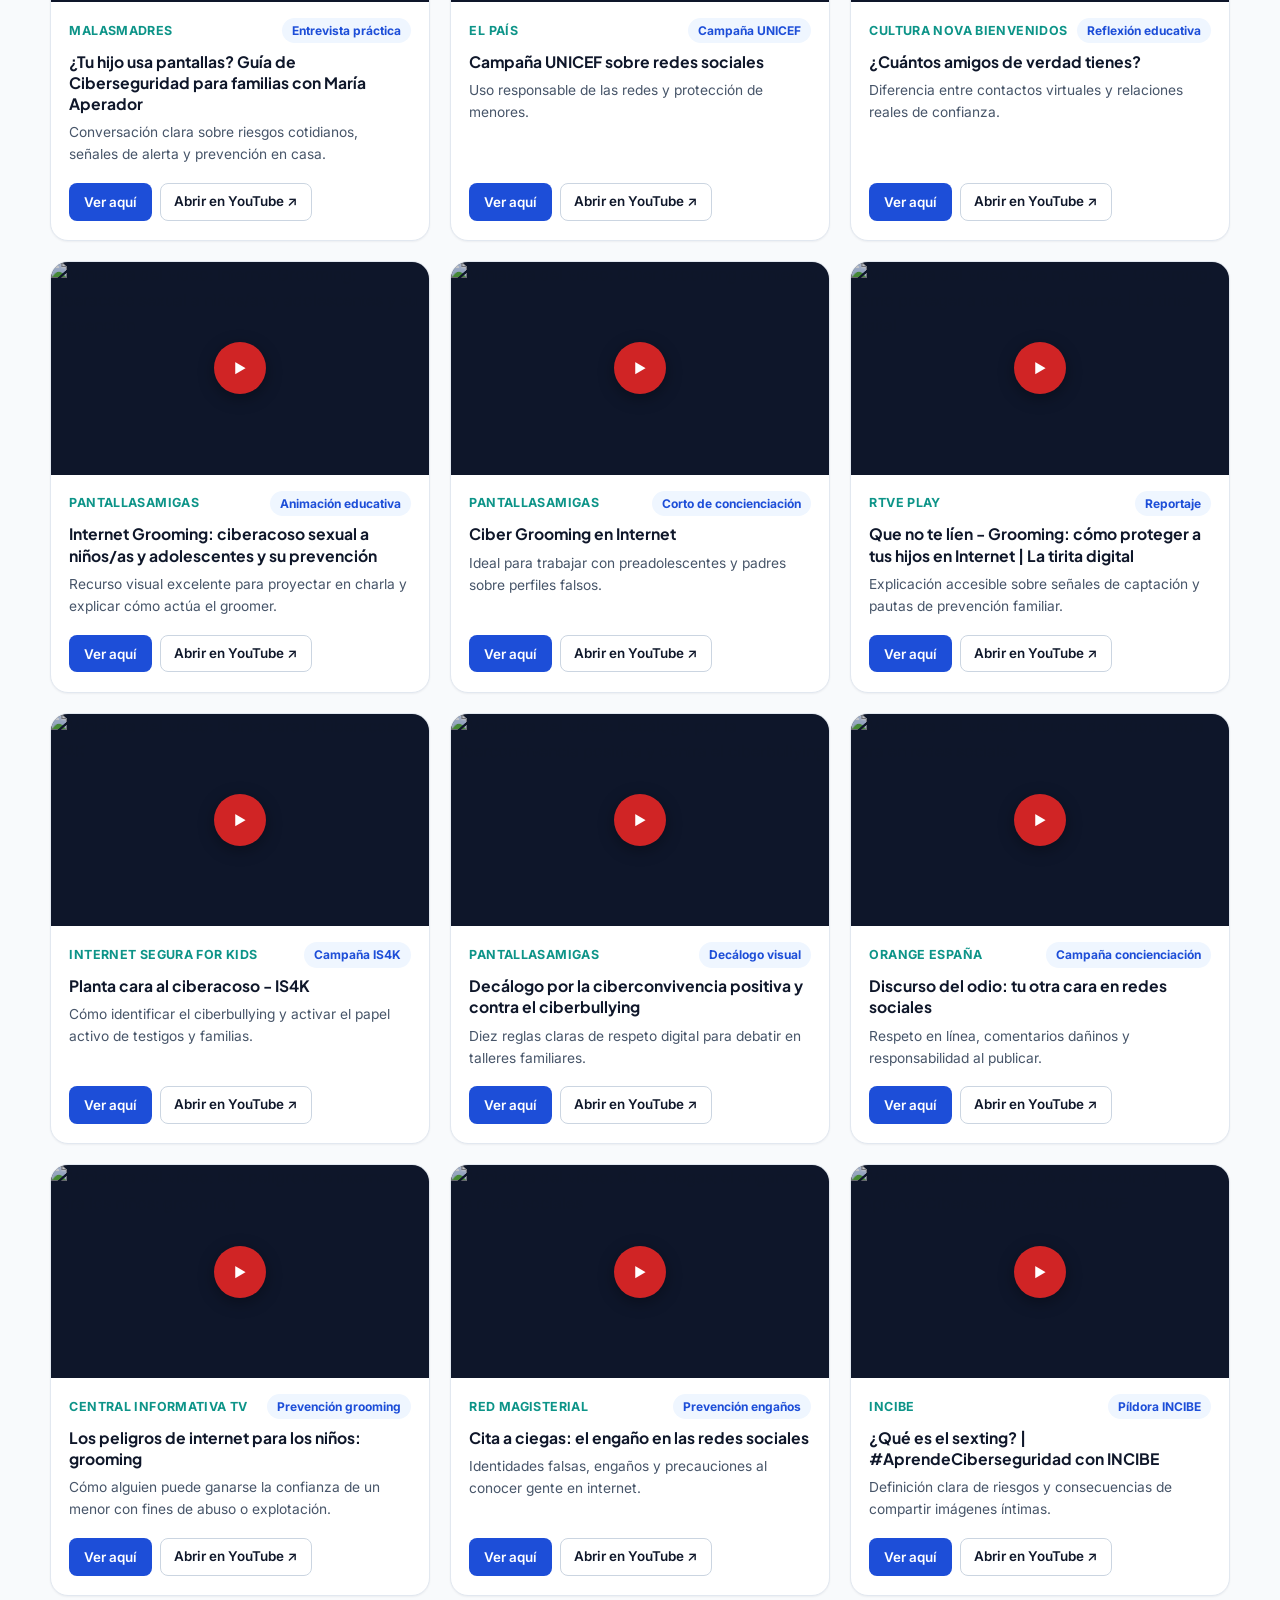
==== commit b4d36be3: "Añadir 8 videos verificados a la Videoteca (total 37 videos)" ====
--- a/index.html
+++ b/index.html
@@ -162,7 +162,7 @@
         <span class="roadmap-extras-label">Accesos rápidos:</span>
         <a href="#quishing" class="roadmap-chip">Demo Códigos QR (Quishing)</a>
         <a href="#talleres" class="roadmap-chip">4 Talleres y Pacto Familiar</a>
-        <a href="#videoteca" class="roadmap-chip">29 Vídeos YouTube</a>
+        <a href="#videoteca" class="roadmap-chip">37 Vídeos YouTube</a>
         <a href="#noticias" class="roadmap-chip">16 Noticias y Sentencias</a>
         <a href="#faq" class="roadmap-chip">Preguntas frecuentes</a>
       </div>
@@ -474,7 +474,7 @@
         </div>
 
         <div class="filter-bar" id="videoFilters" role="group" aria-label="Filtrar vídeos">
-          <button type="button" class="filter-btn active" data-filter="all">Todos (29)</button>
+          <button type="button" class="filter-btn active" data-filter="all">Todos (37)</button>
           <button type="button" class="filter-btn" data-filter="familias">Mediación y Familias</button>
           <button type="button" class="filter-btn" data-filter="grooming-acoso">Grooming y Ciberacoso</button>
           <button type="button" class="filter-btn" data-filter="sexting-privacidad">Sexting y Privacidad</button>
@@ -590,7 +590,7 @@
     </div>
   </div>
 
-  <script src="js/data.js?v=20261118-1"></script>
-  <script src="js/app.js?v=20261118-1"></script>
+  <script src="js/data.js?v=20261118-2"></script>
+  <script src="js/app.js?v=20261118-2"></script>
 </body>
 </html>
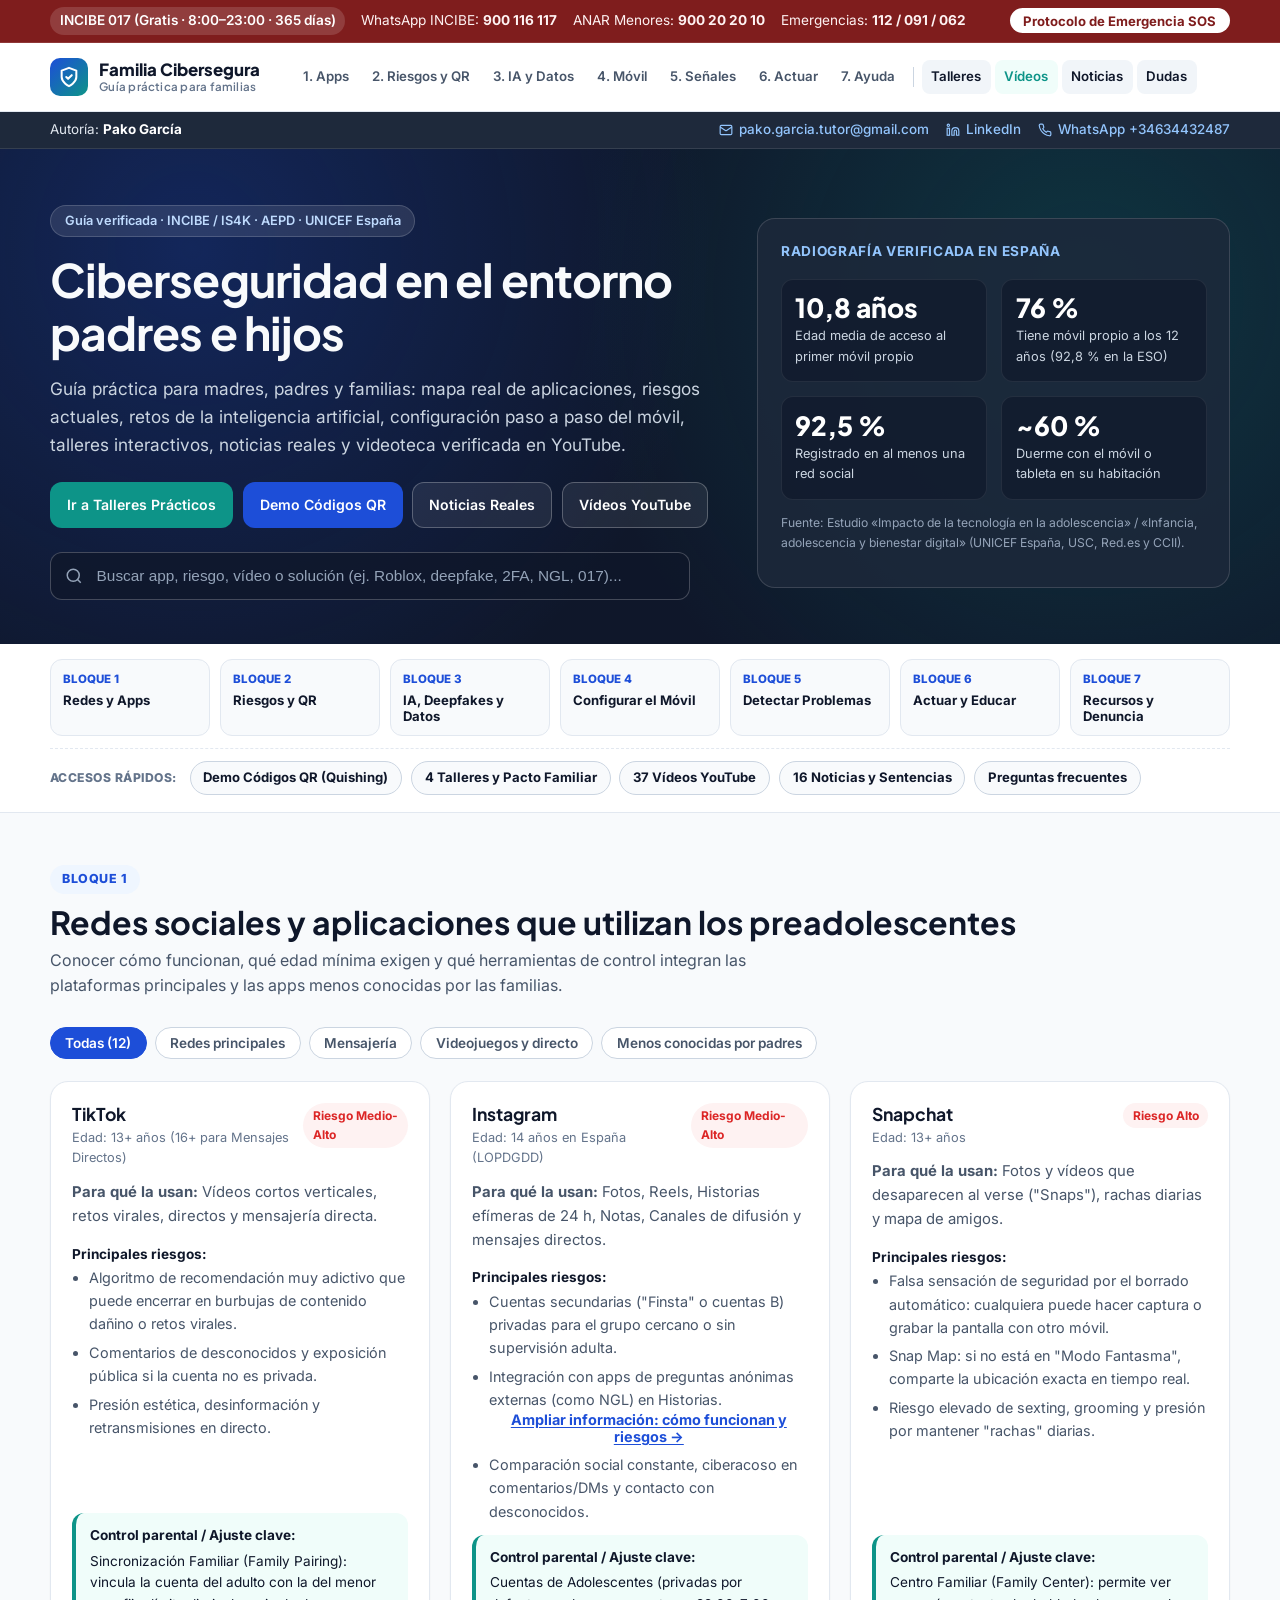
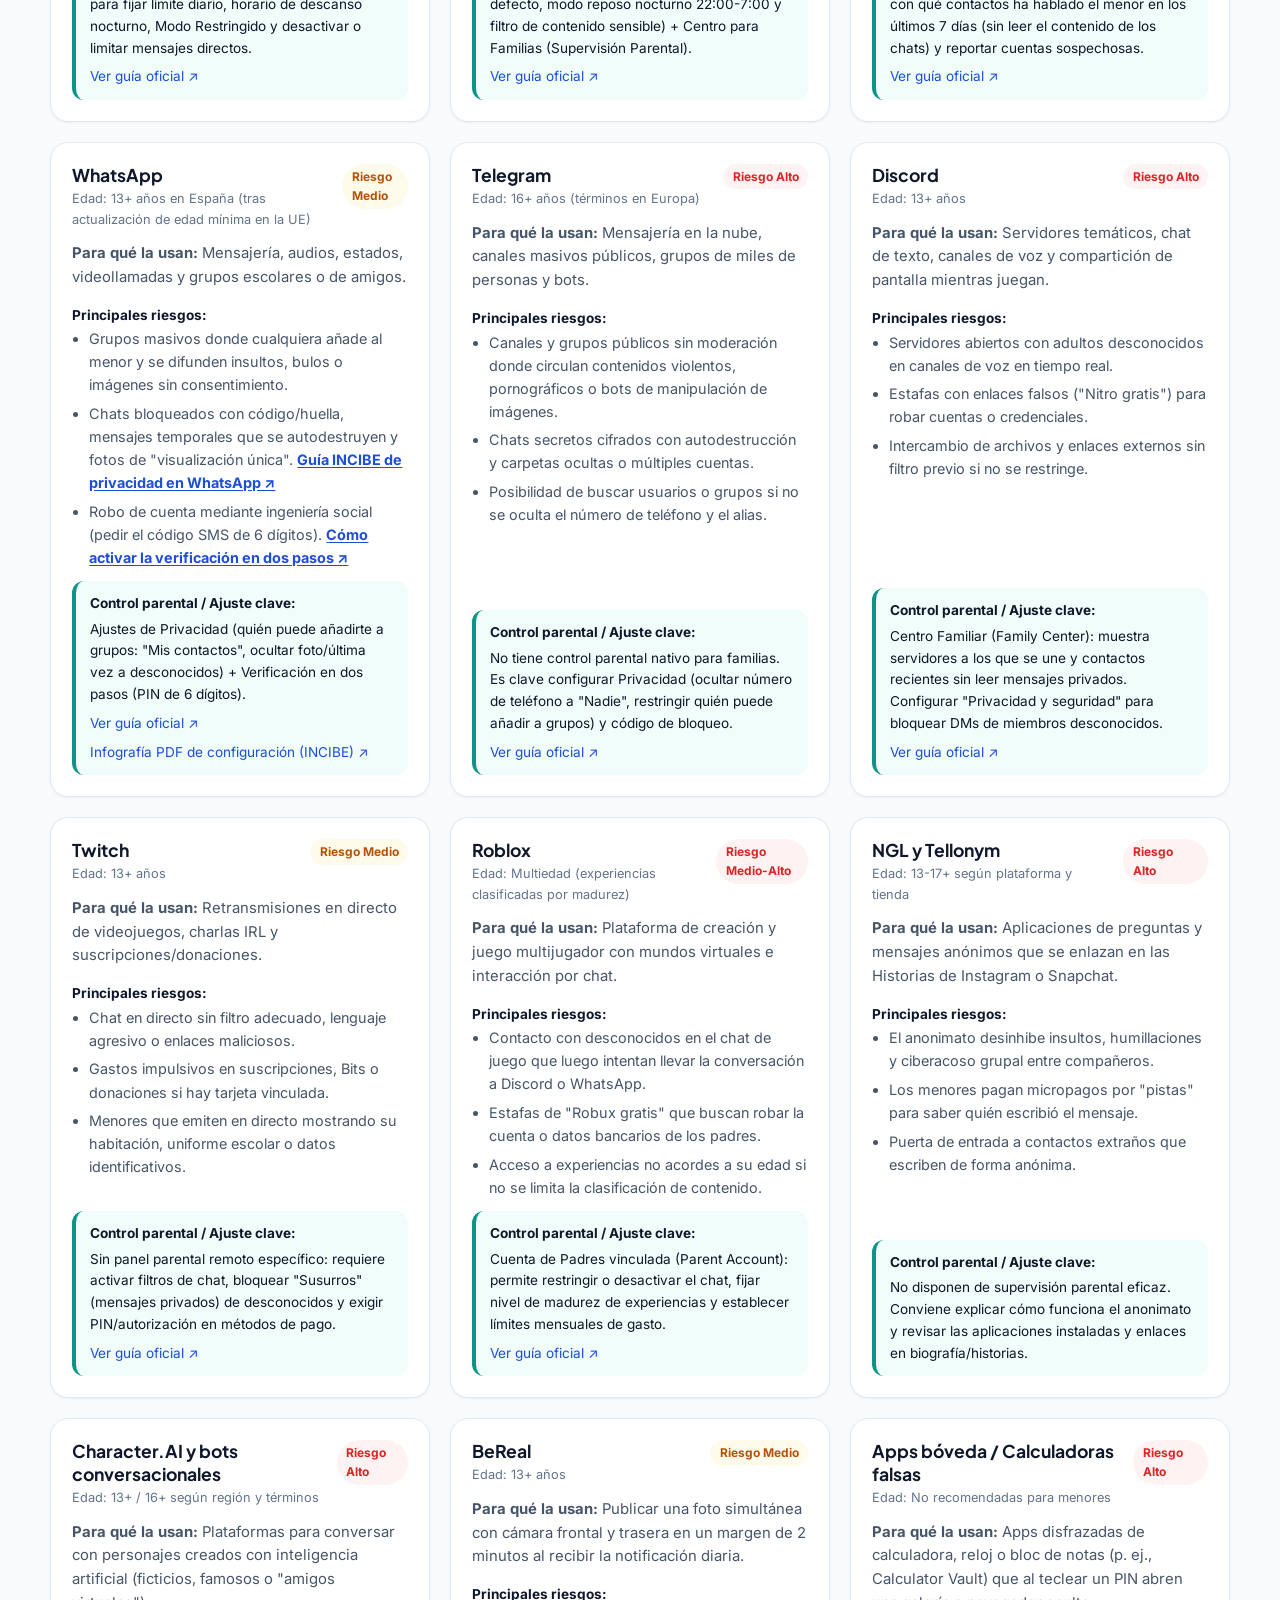
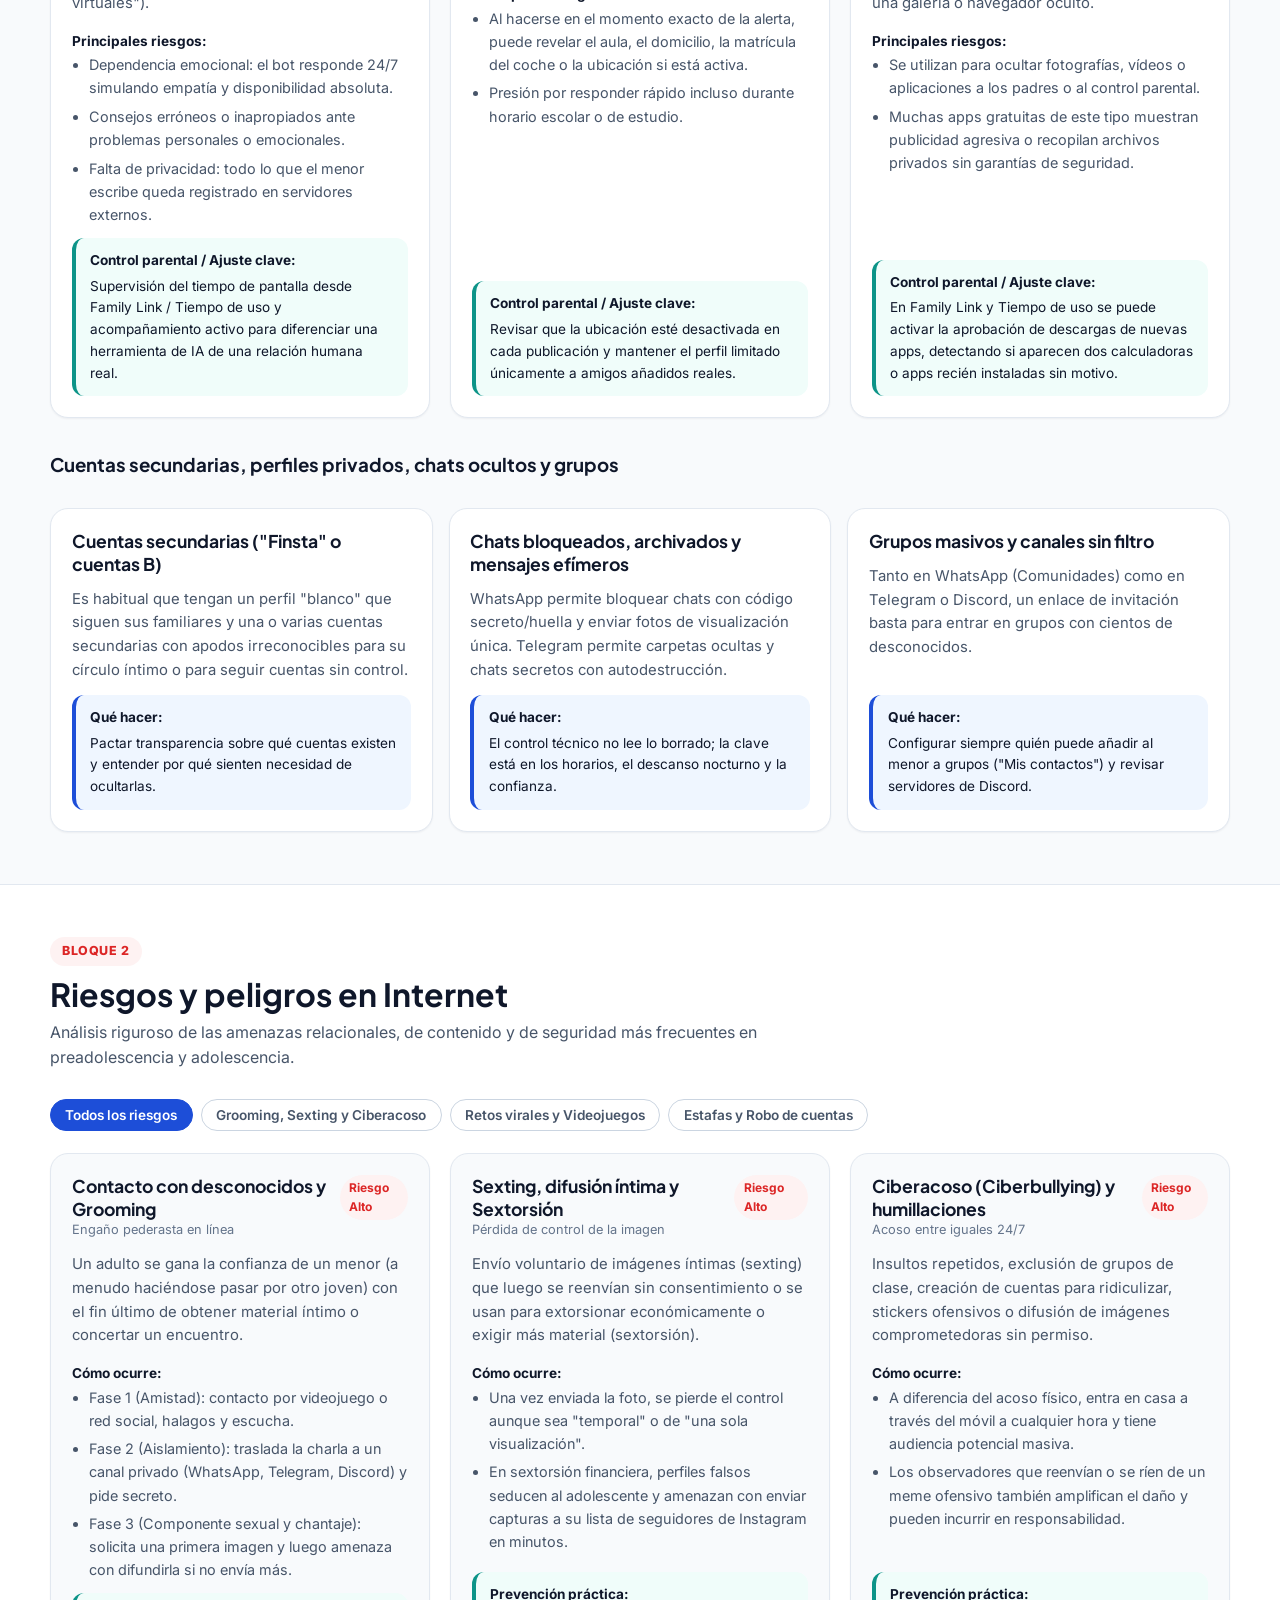
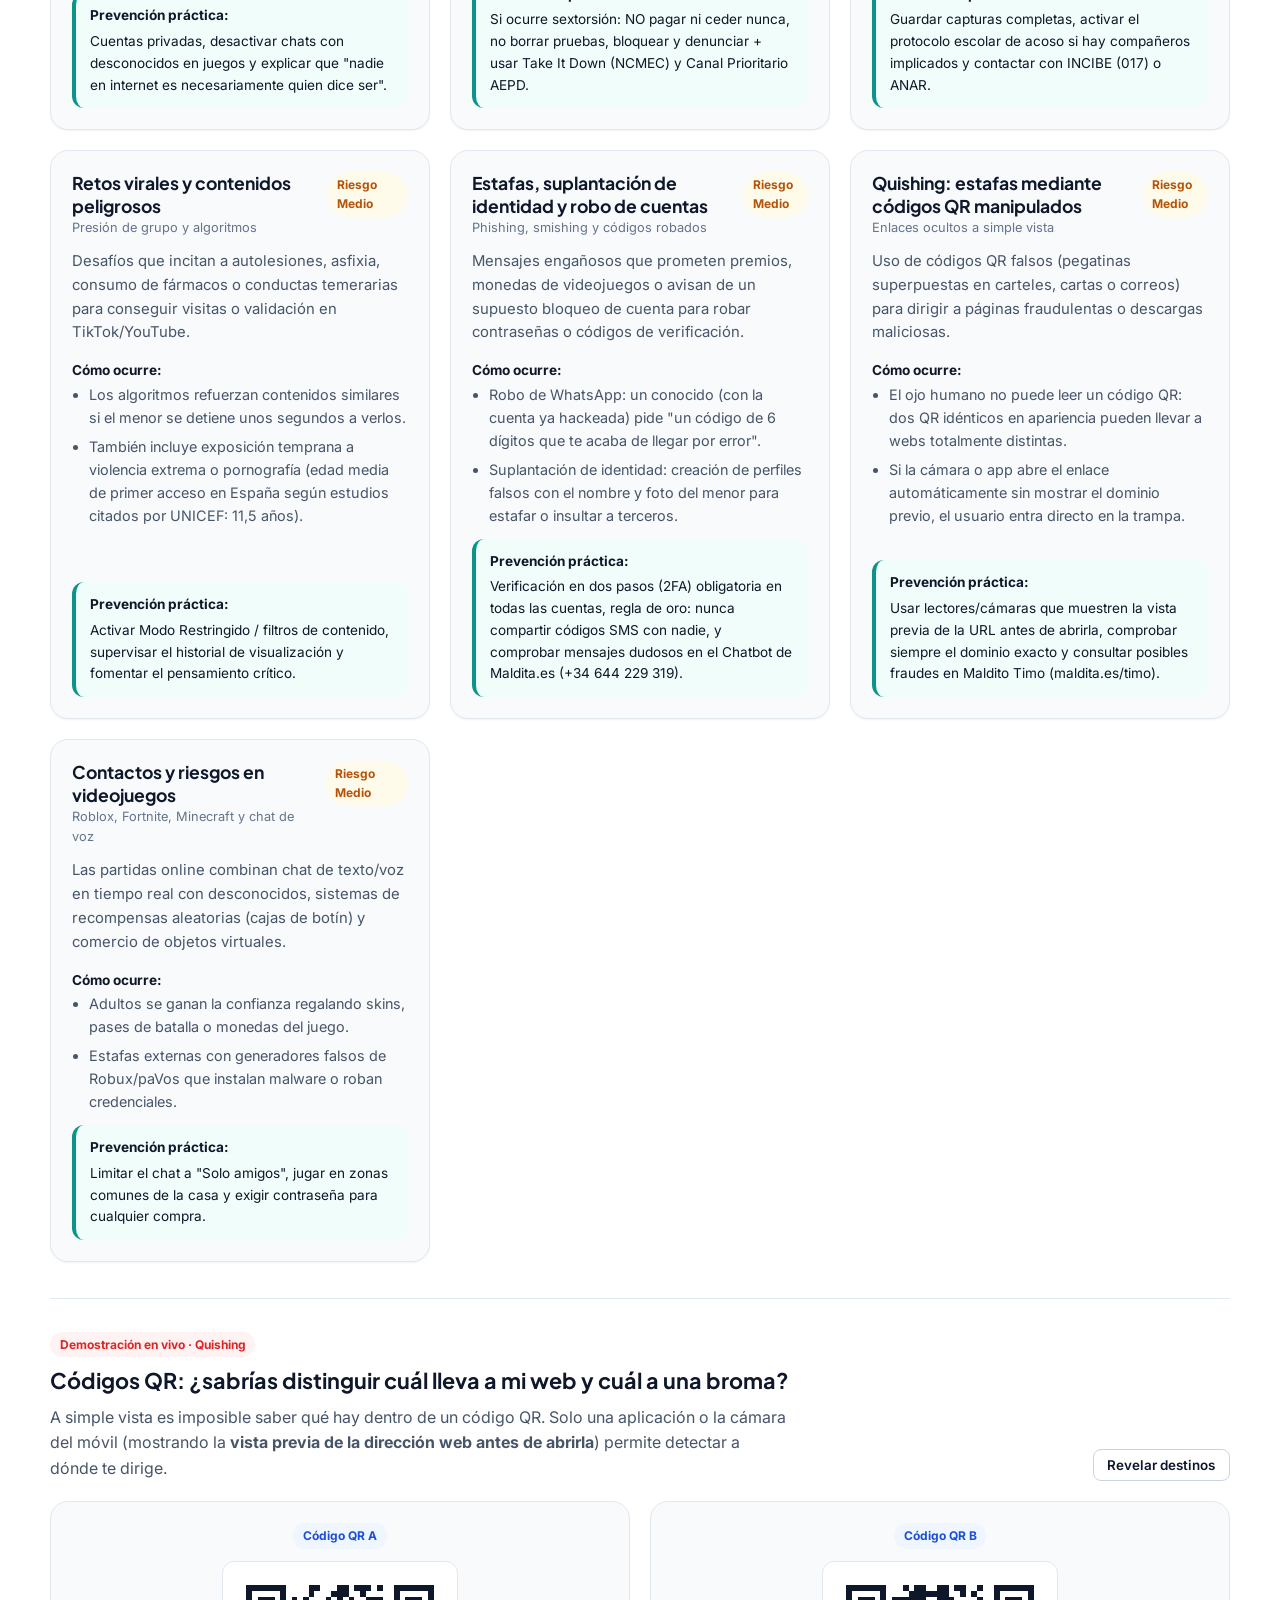
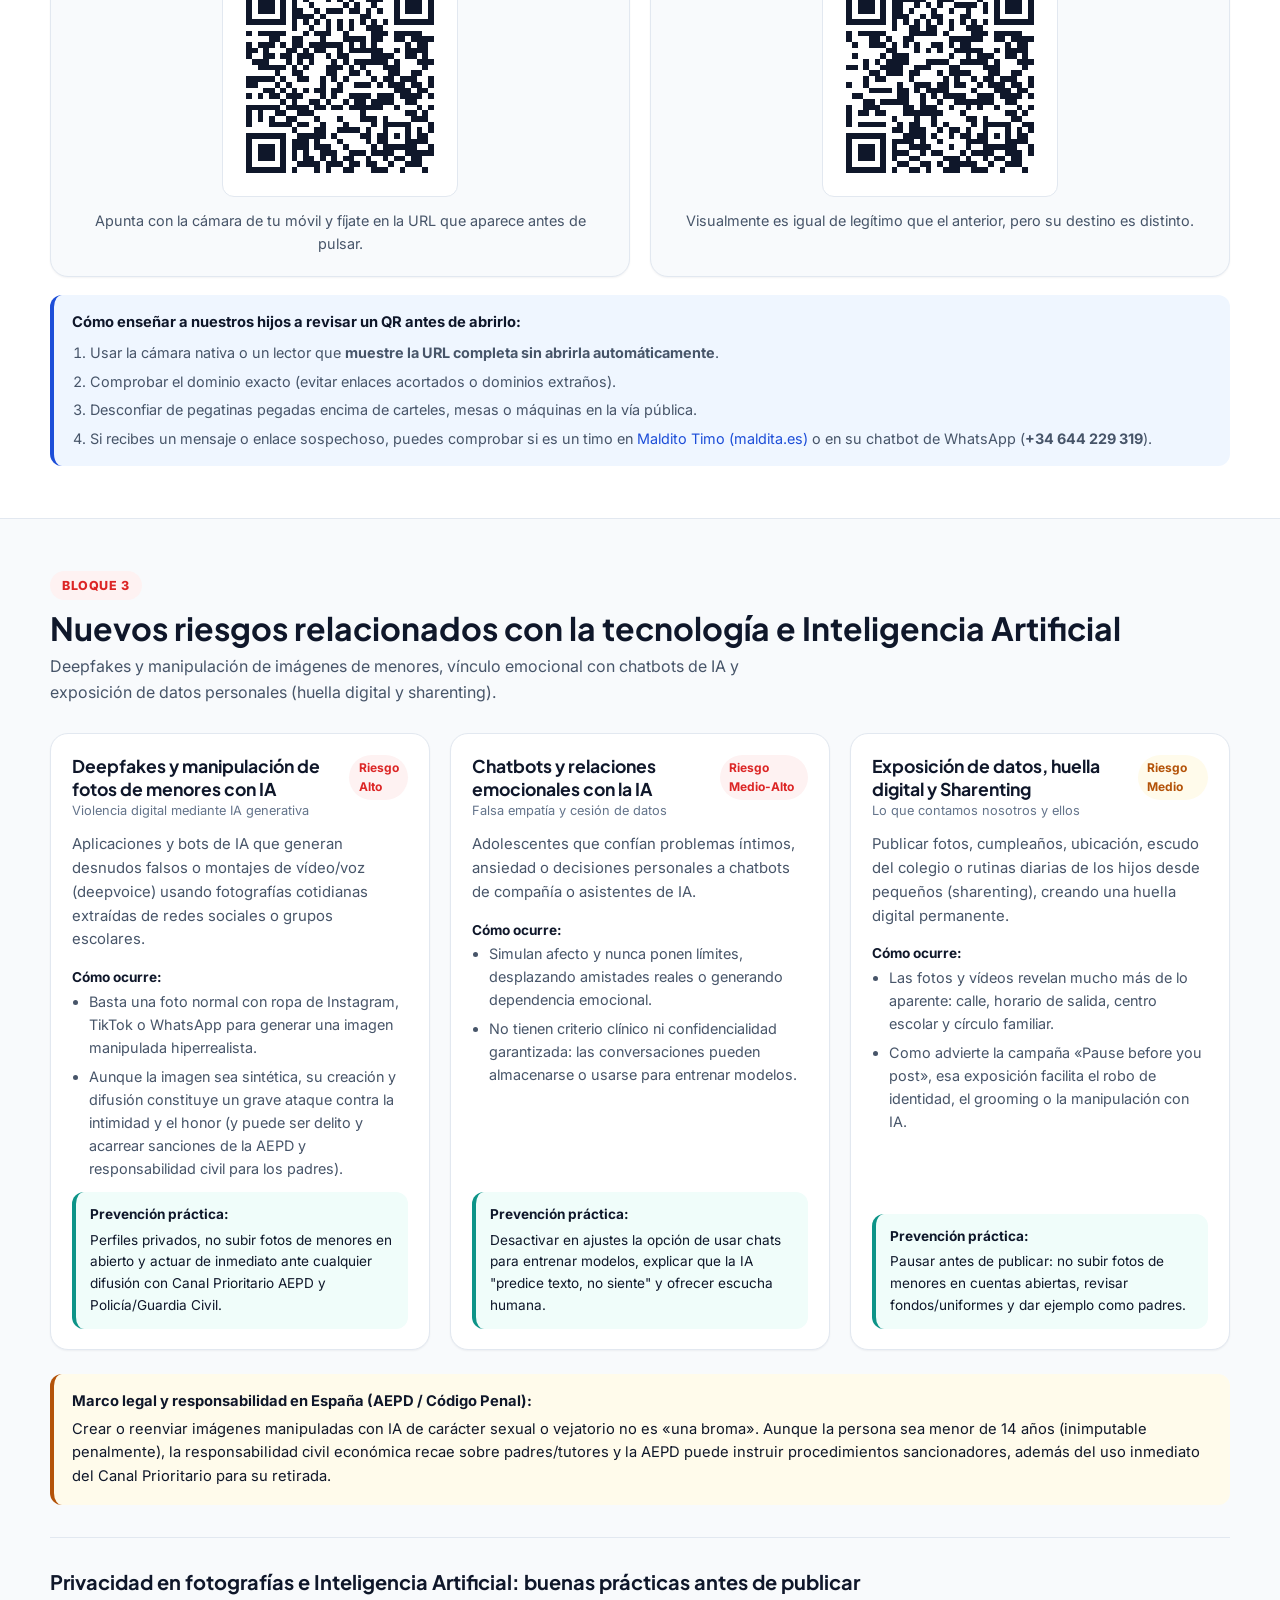
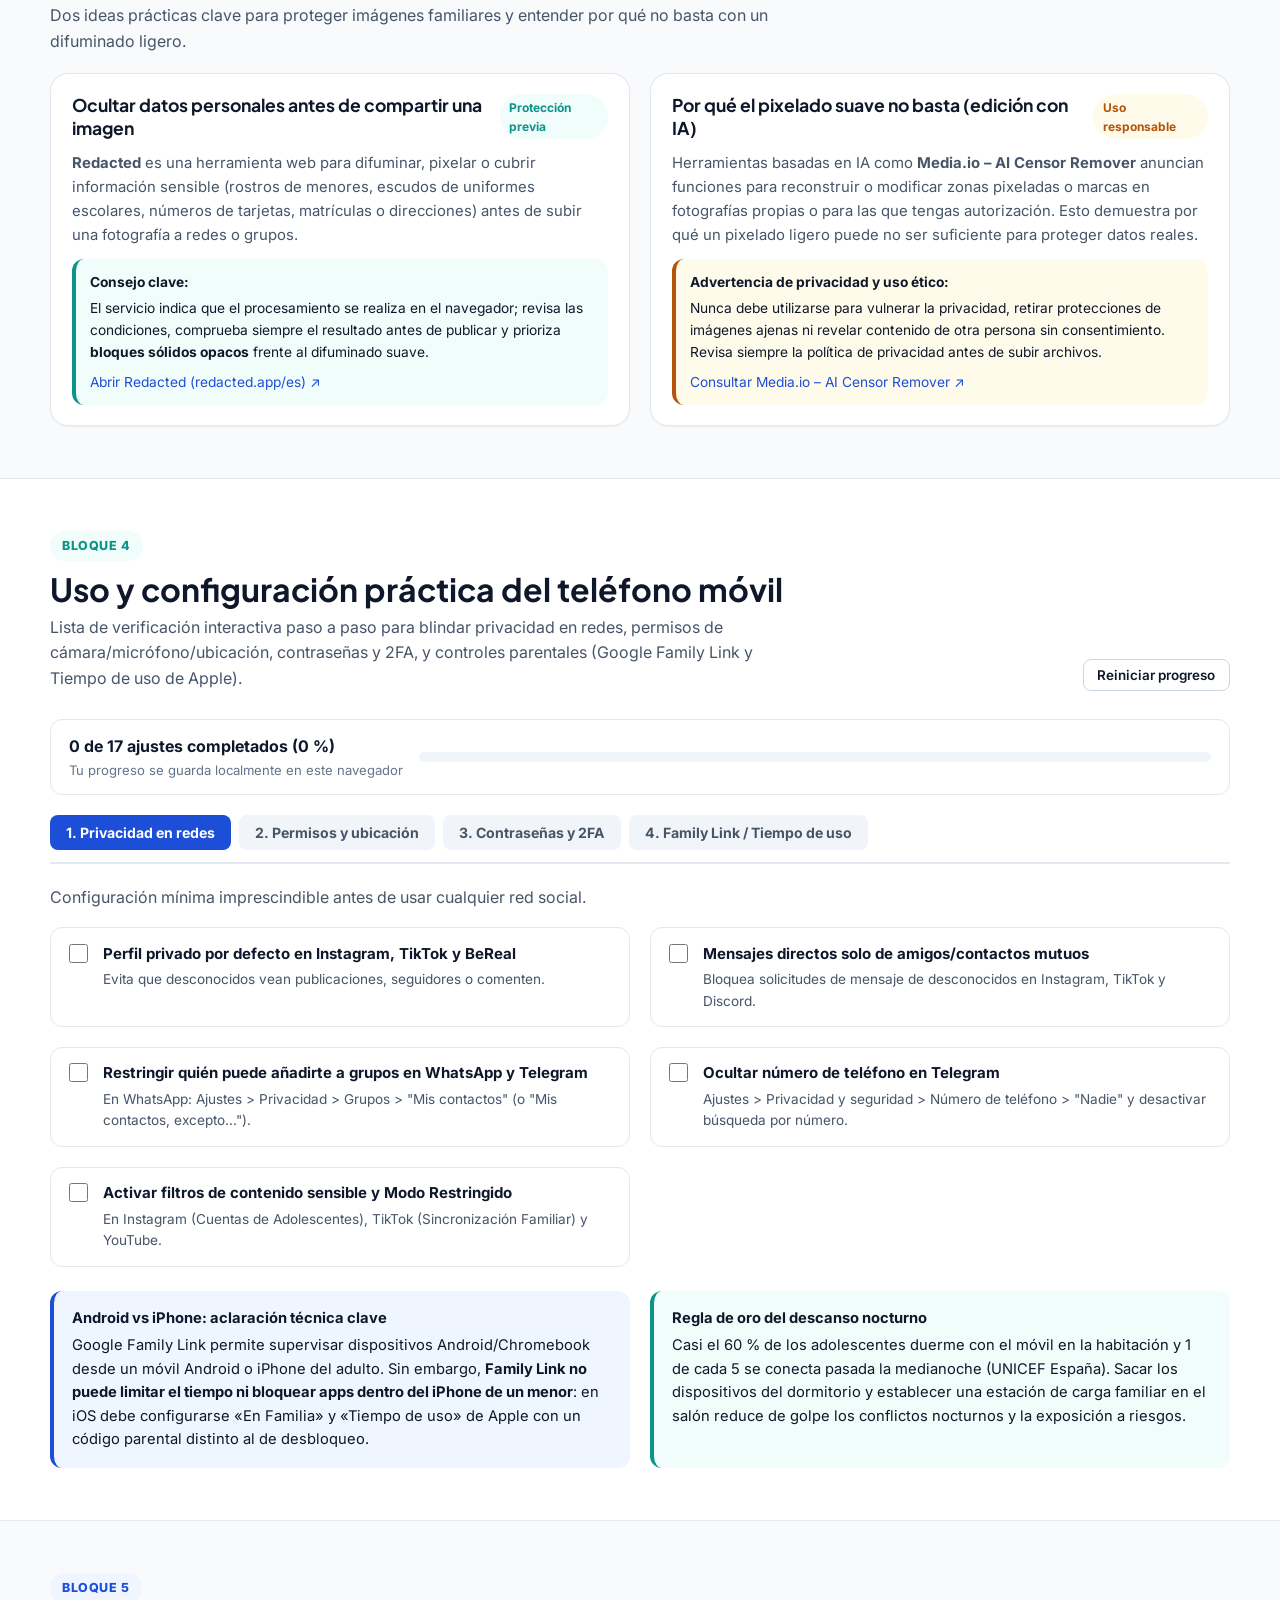
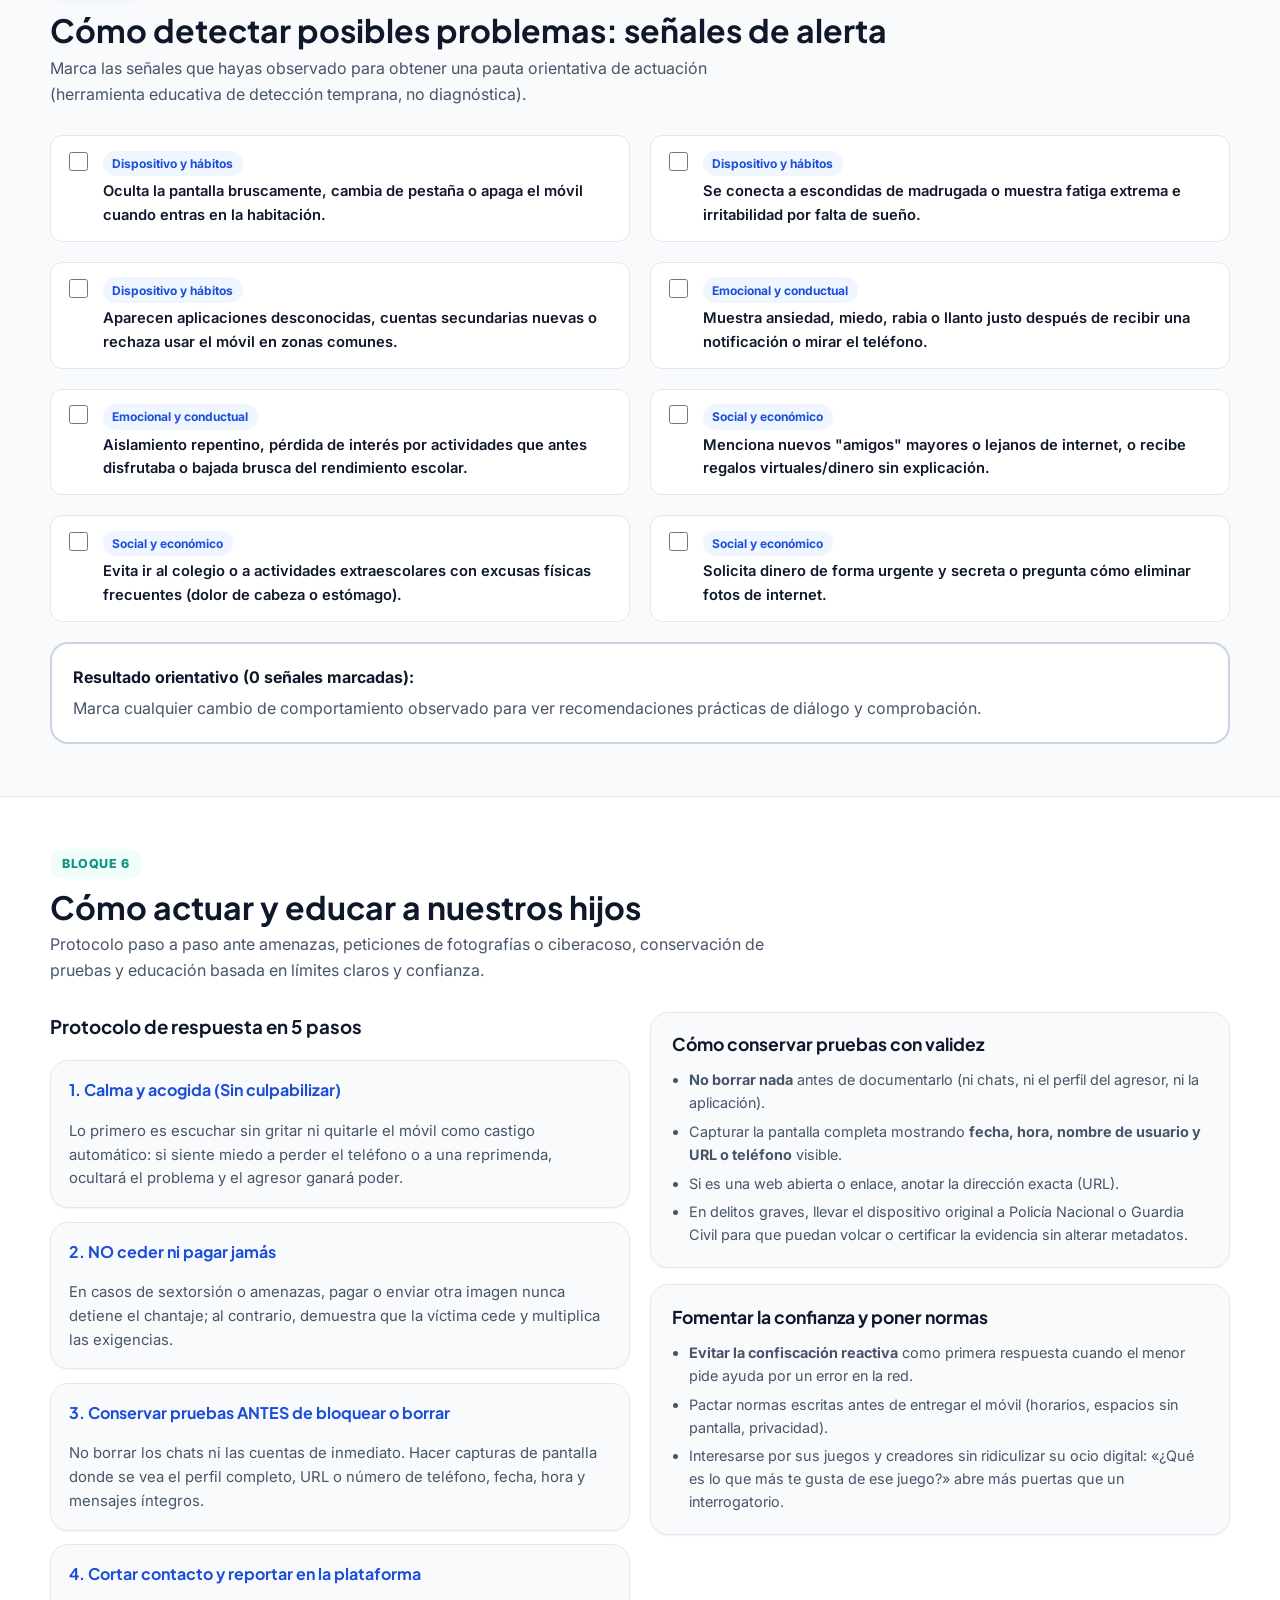
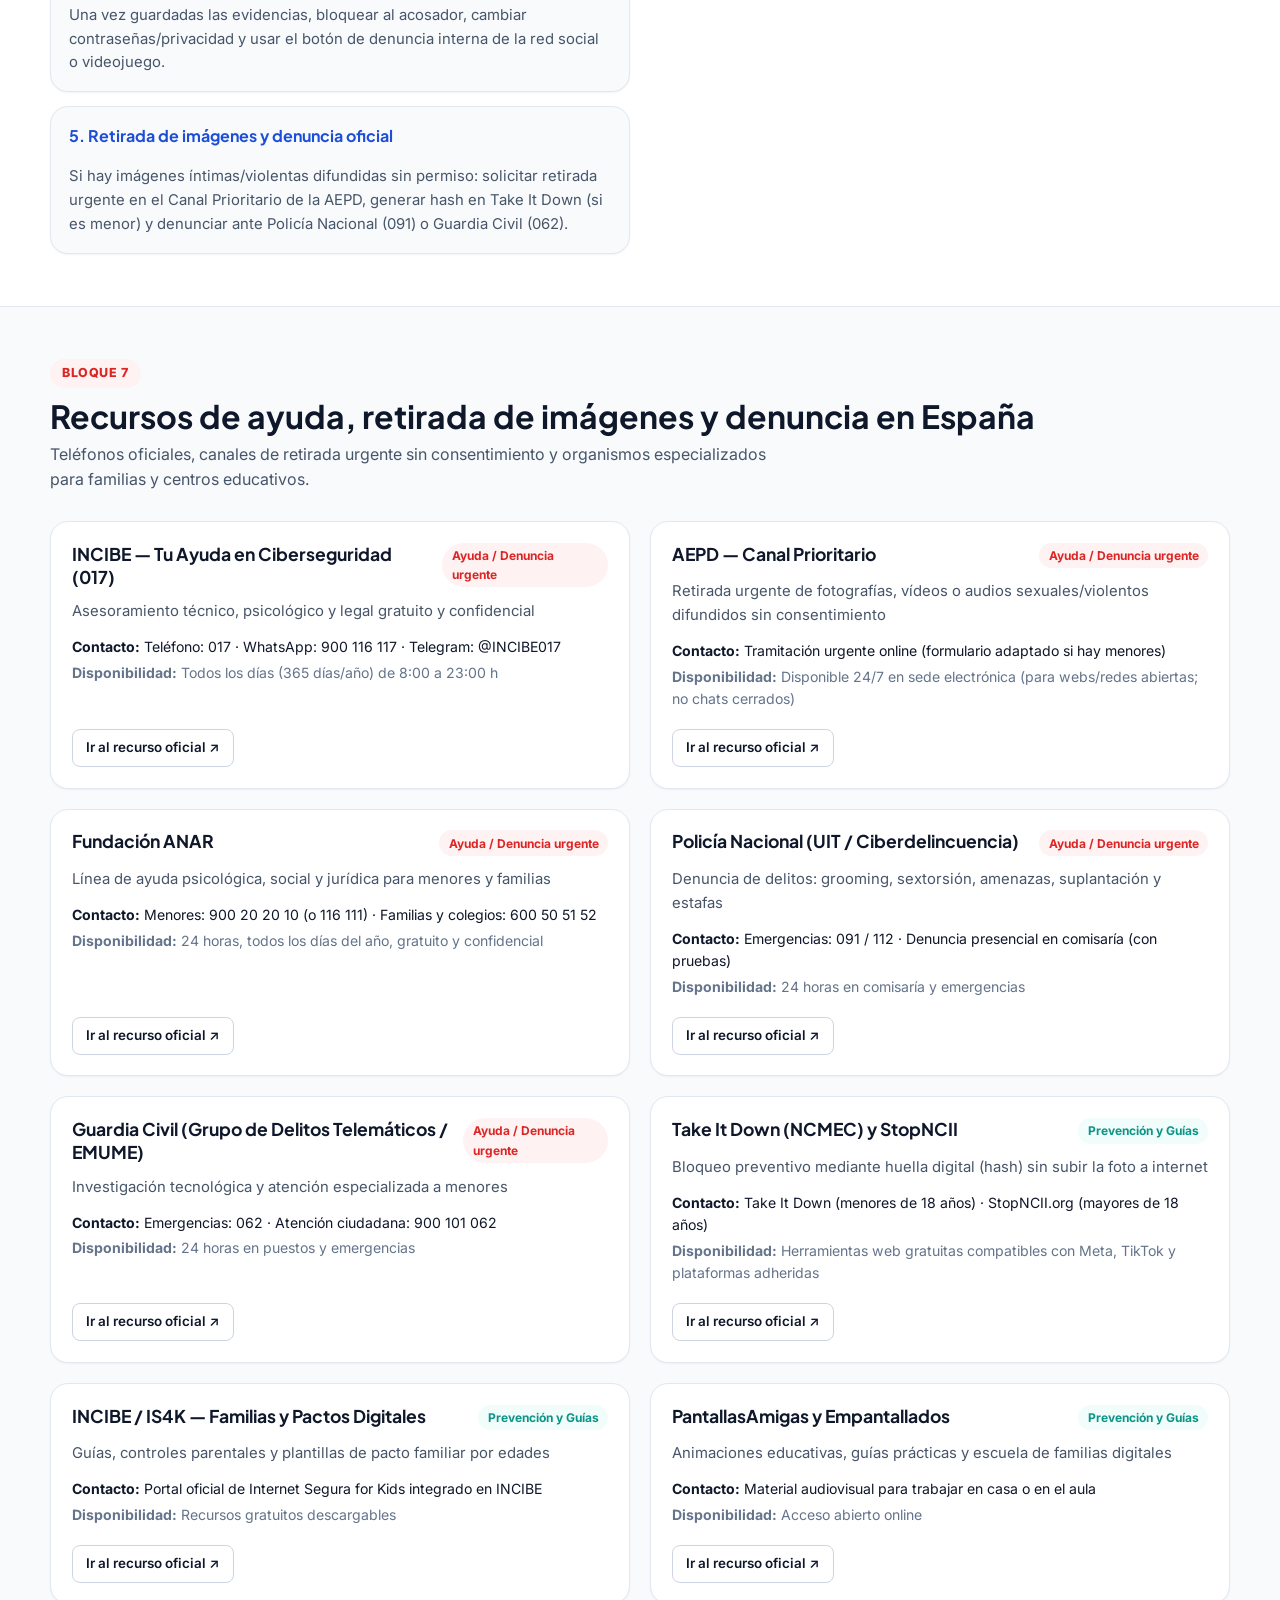
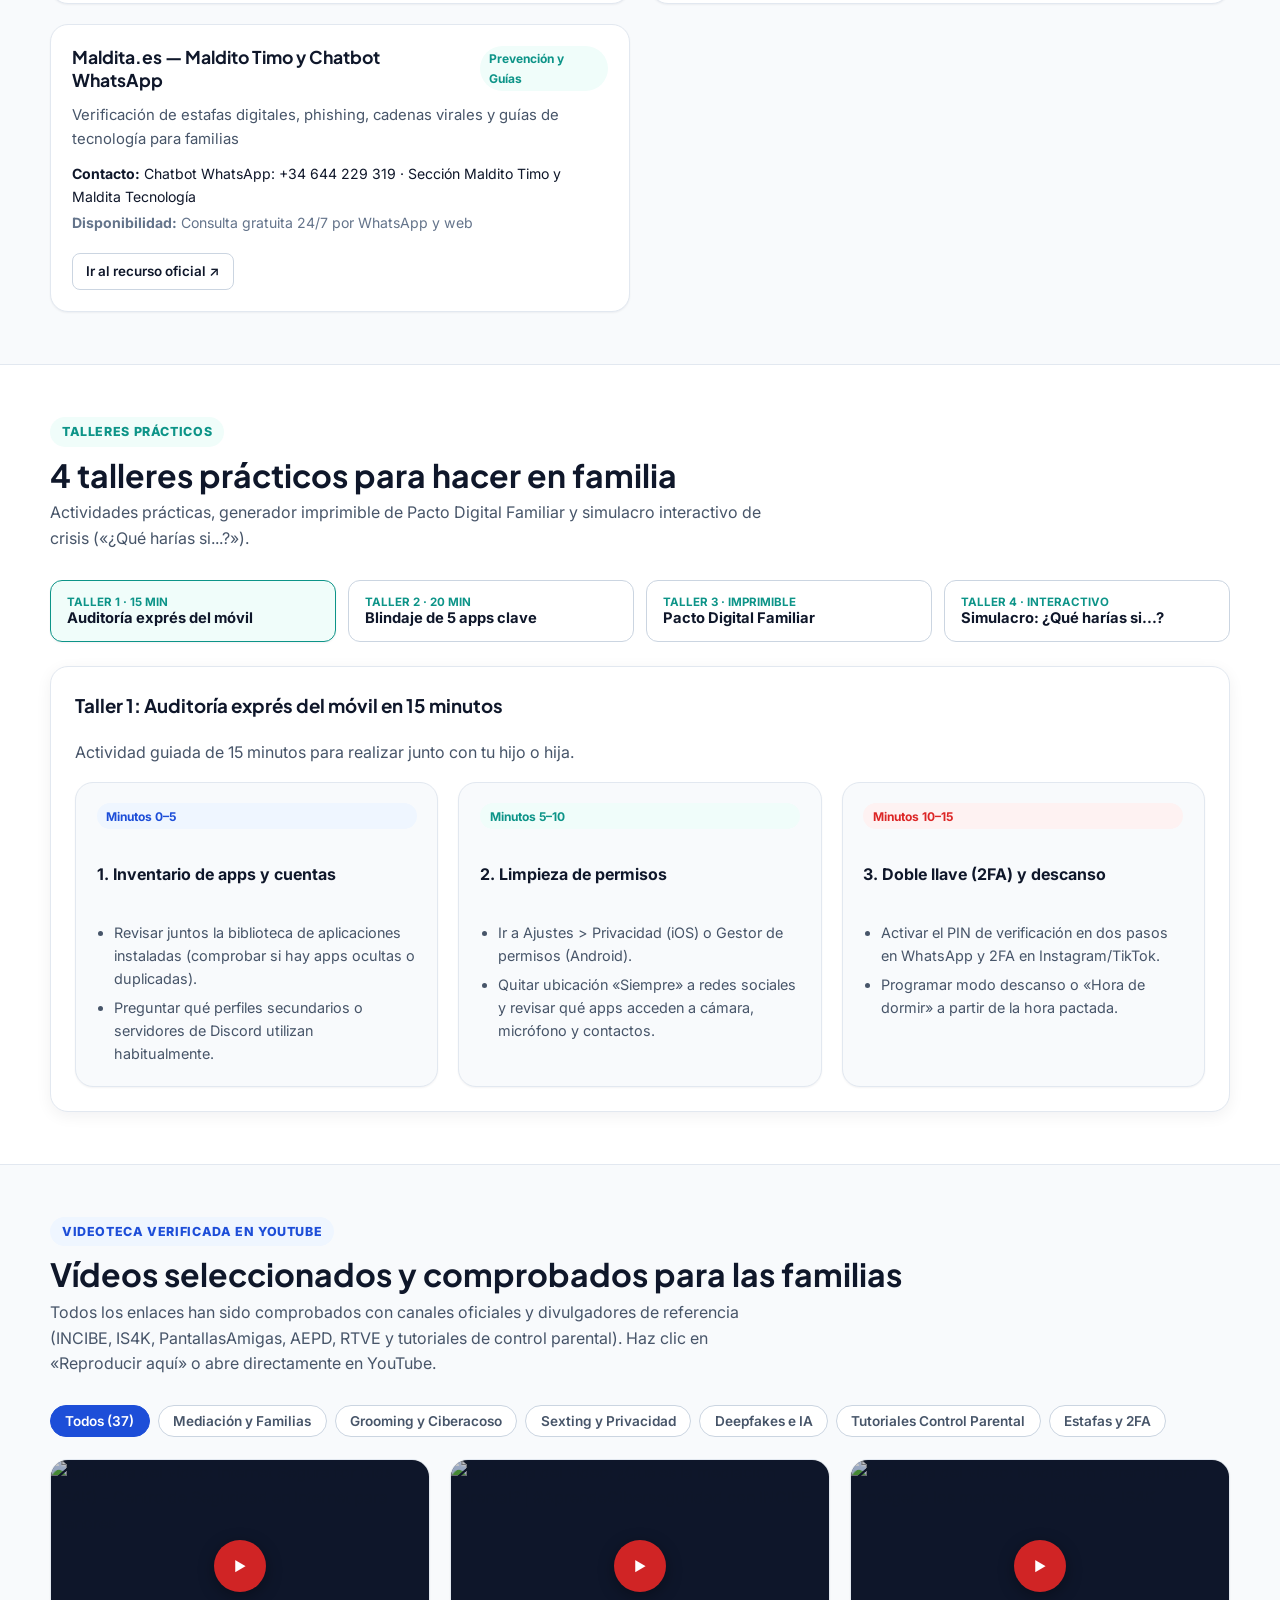
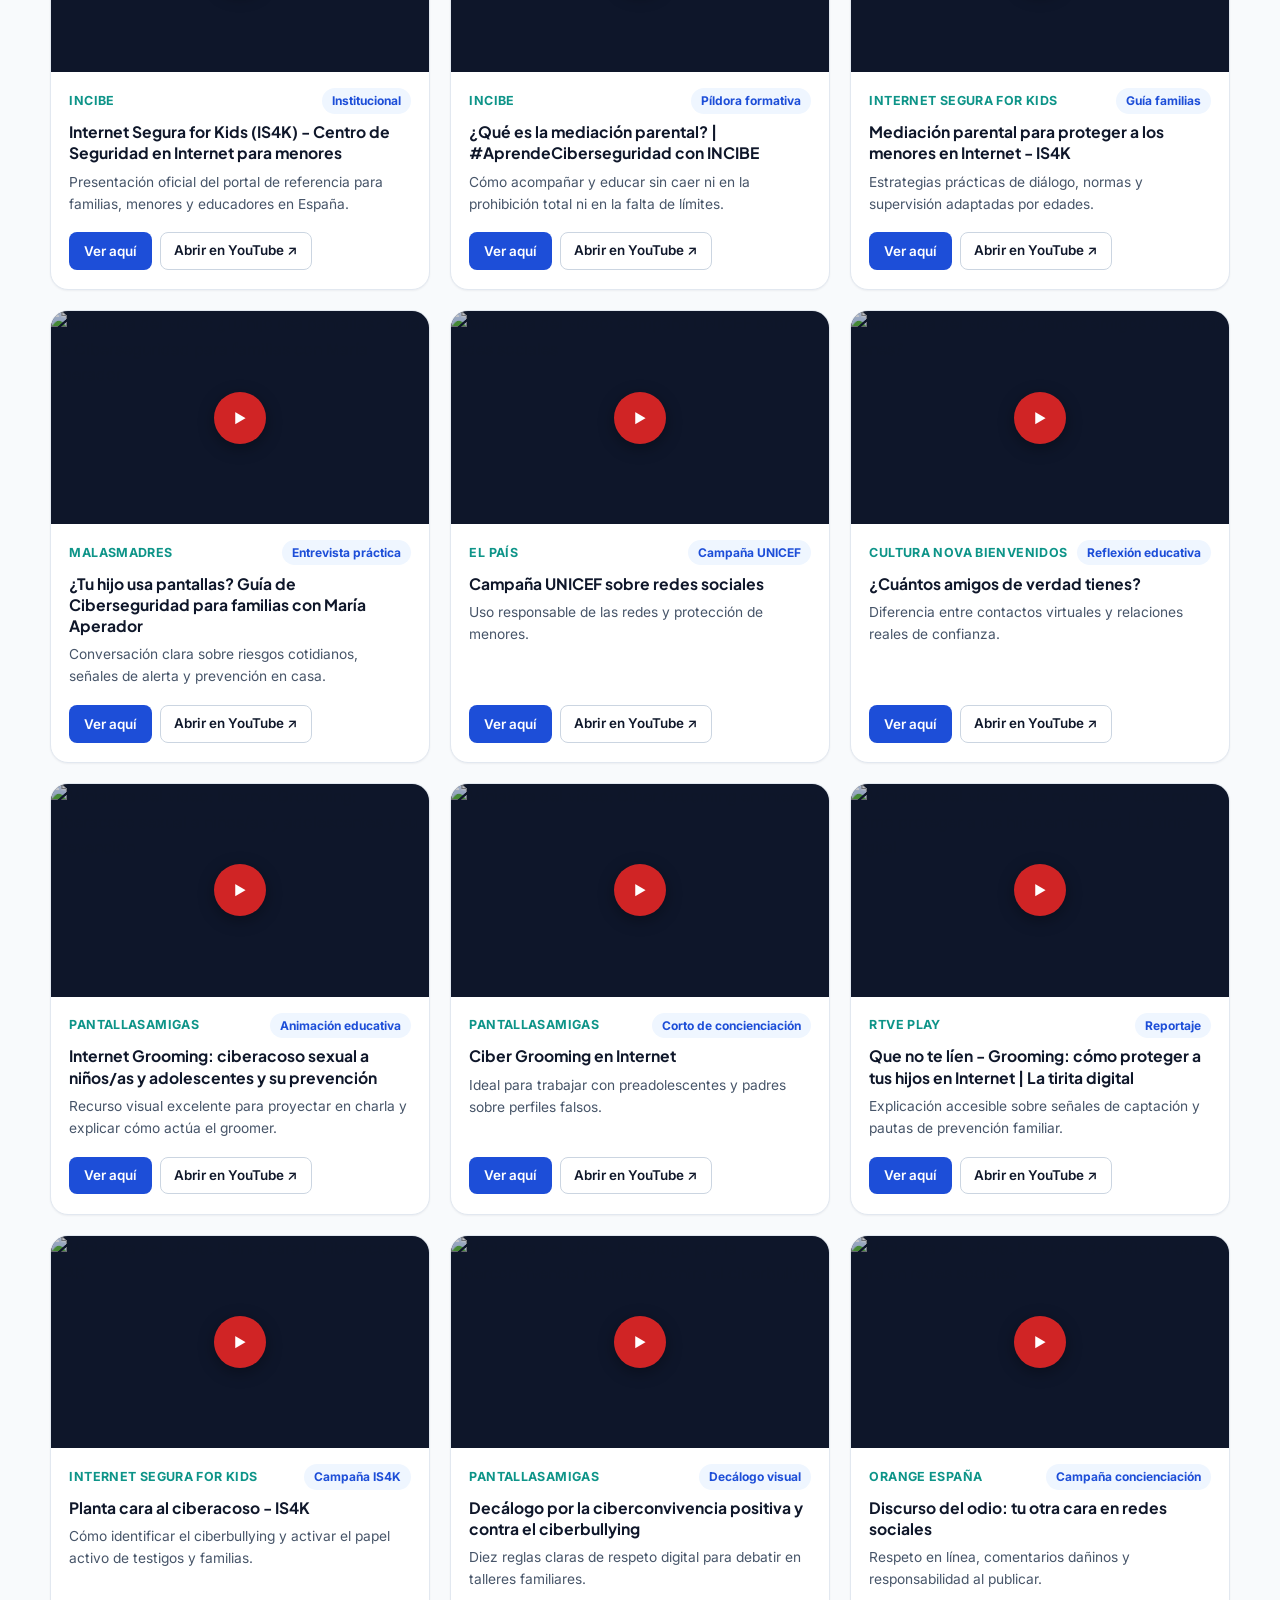
==== commit d23425a3: "Añadir buenas practicas de privacidad visual en Bloque 3 (Redacted y Media.io)" ====
--- a/index.html
+++ b/index.html
@@ -297,6 +297,52 @@
           <strong>Marco legal y responsabilidad en España (AEPD / Código Penal):</strong>
           Crear o reenviar imágenes manipuladas con IA de carácter sexual o vejatorio no es «una broma». Aunque la persona sea menor de 14 años (inimputable penalmente), la responsabilidad civil económica recae sobre padres/tutores y la AEPD puede instruir procedimientos sancionadores, además del uso inmediato del Canal Prioritario para su retirada.
         </div>
+
+        <!-- Soluciones prácticas de privacidad visual e IA -->
+        <div id="privacidad-visual" style="margin-top: 2rem; padding-top: 1.75rem; border-top: 1px solid var(--border);">
+          <h3 style="font-family:var(--font-display);font-size:1.25rem;margin:0 0 0.35rem;">
+            Privacidad en fotografías e Inteligencia Artificial: buenas prácticas antes de publicar
+          </h3>
+          <p style="margin:0 0 1.15rem;color:var(--text-secondary);max-width:74ch;">
+            Dos ideas prácticas clave para proteger imágenes familiares y entender por qué no basta con un difuminado ligero.
+          </p>
+
+          <div class="grid-2">
+            <article class="card">
+              <div class="card-top">
+                <h3>Ocultar datos personales antes de compartir una imagen</h3>
+                <span class="badge badge-teal">Protección previa</span>
+              </div>
+              <p>
+                <strong>Redacted</strong> es una herramienta web para difuminar, pixelar o cubrir información sensible (rostros de menores, escudos de uniformes escolares, números de tarjetas, matrículas o direcciones) antes de subir una fotografía a redes o grupos.
+              </p>
+              <div class="callout teal" style="margin-top:auto;padding:0.75rem 0.9rem;font-size:0.86rem;">
+                <strong>Consejo clave:</strong>
+                El servicio indica que el procesamiento se realiza en el navegador; revisa las condiciones, comprueba siempre el resultado antes de publicar y prioriza <strong>bloques sólidos opacos</strong> frente al difuminado suave.
+                <div style="margin-top:0.45rem;">
+                  <a href="https://redacted.app/es" target="_blank" rel="noopener noreferrer">Abrir Redacted (redacted.app/es) ↗</a>
+                </div>
+              </div>
+            </article>
+
+            <article class="card">
+              <div class="card-top">
+                <h3>Por qué el pixelado suave no basta (edición con IA)</h3>
+                <span class="badge badge-med">Uso responsable</span>
+              </div>
+              <p>
+                Herramientas basadas en IA como <strong>Media.io – AI Censor Remover</strong> anuncian funciones para reconstruir o modificar zonas pixeladas o marcas en fotografías propias o para las que tengas autorización. Esto demuestra por qué un pixelado ligero puede no ser suficiente para proteger datos reales.
+              </p>
+              <div class="callout warning" style="margin-top:auto;padding:0.75rem 0.9rem;font-size:0.86rem;">
+                <strong>Advertencia de privacidad y uso ético:</strong>
+                Nunca debe utilizarse para vulnerar la privacidad, retirar protecciones de imágenes ajenas ni revelar contenido de otra persona sin consentimiento. Revisa siempre la política de privacidad antes de subir archivos.
+                <div style="margin-top:0.45rem;">
+                  <a href="https://www.media.io/ai/es/image-to-image/ai-censor-remover" target="_blank" rel="noopener noreferrer">Consultar Media.io – AI Censor Remover ↗</a>
+                </div>
+              </div>
+            </article>
+          </div>
+        </div>
       </div>
     </section>
 
